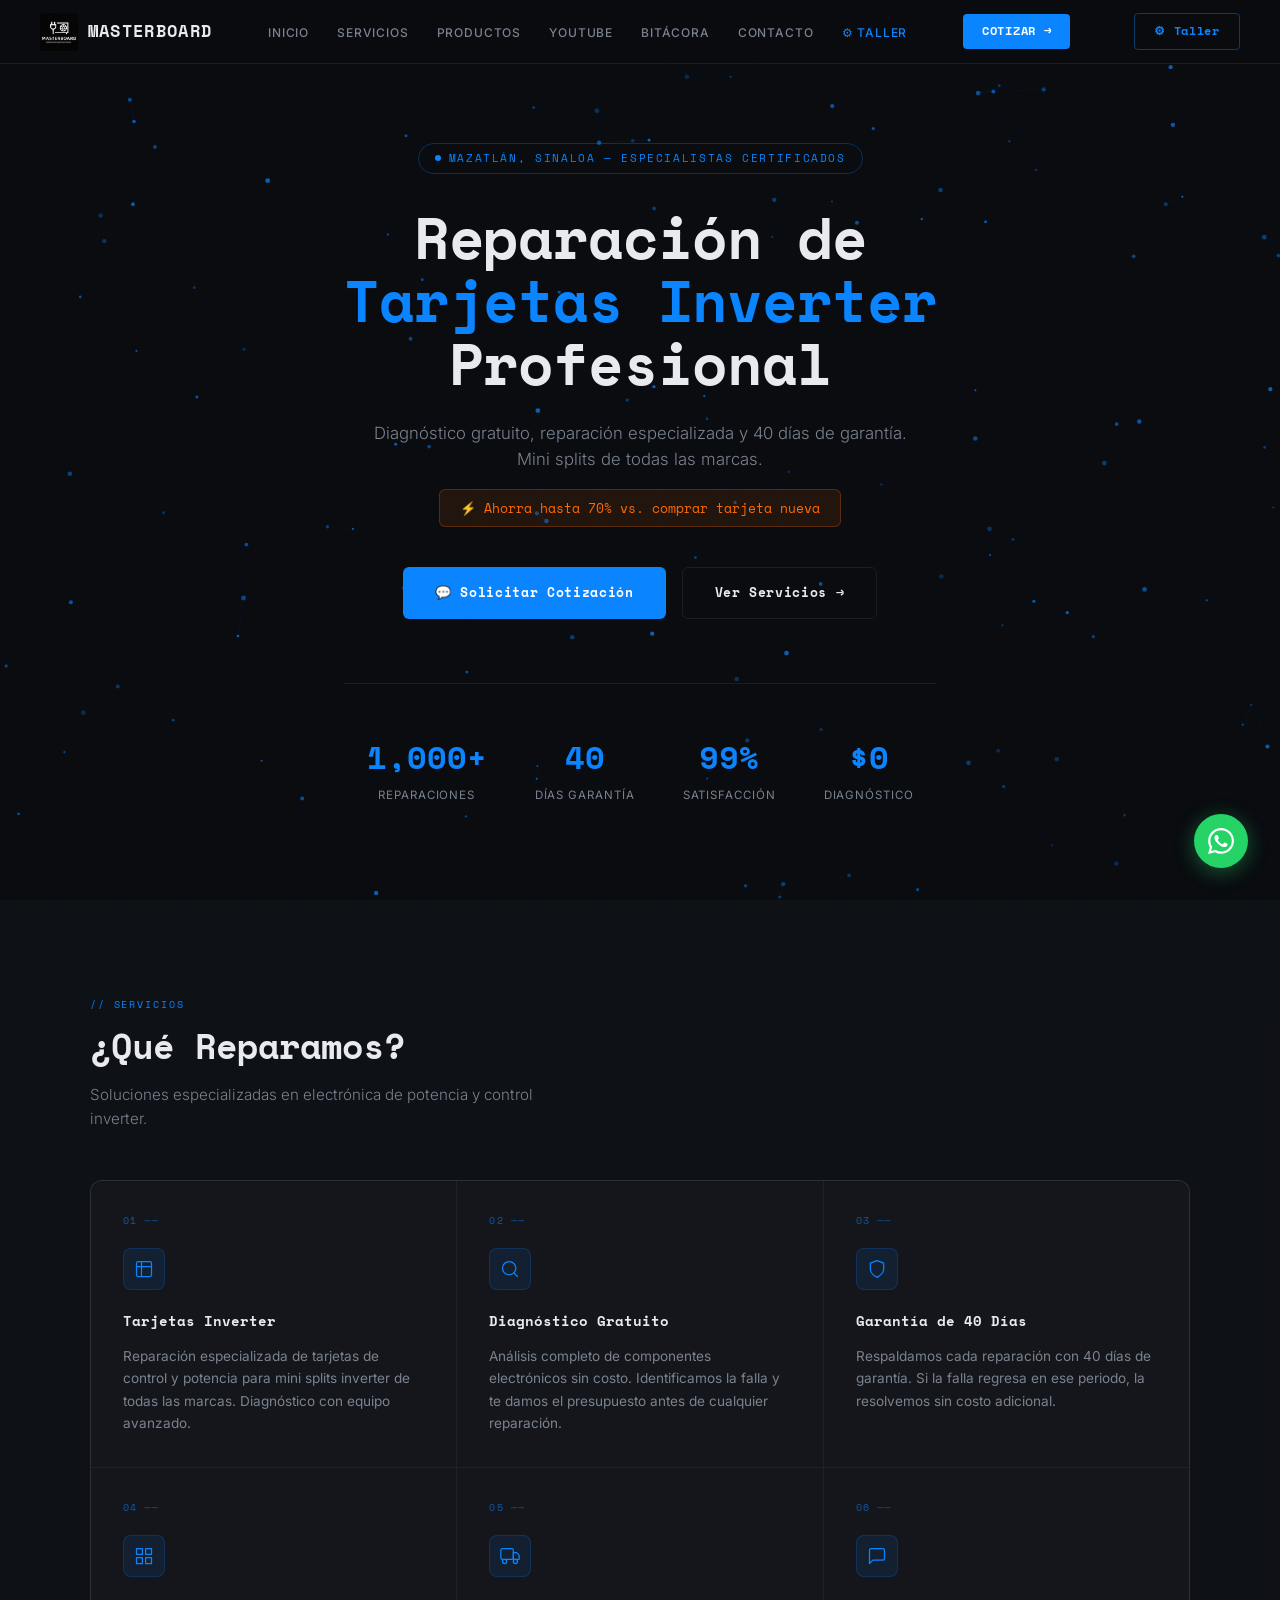
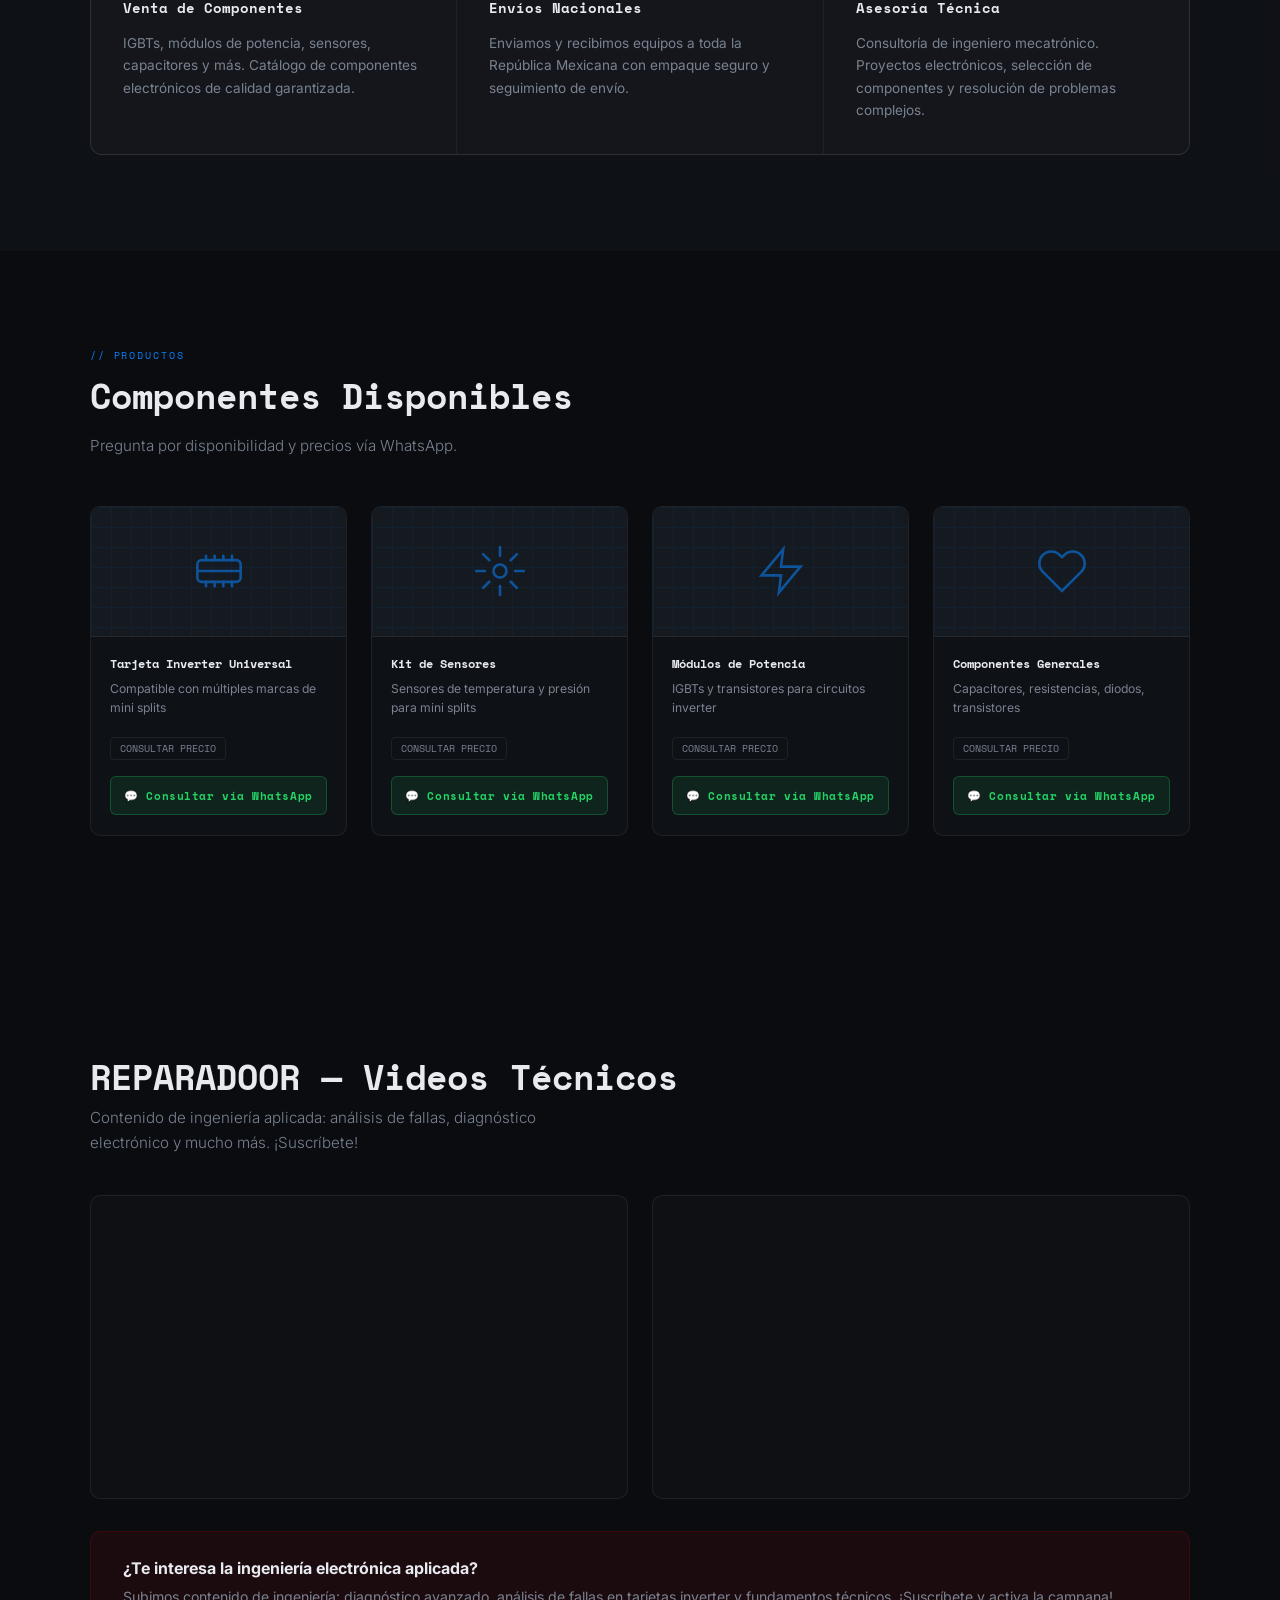
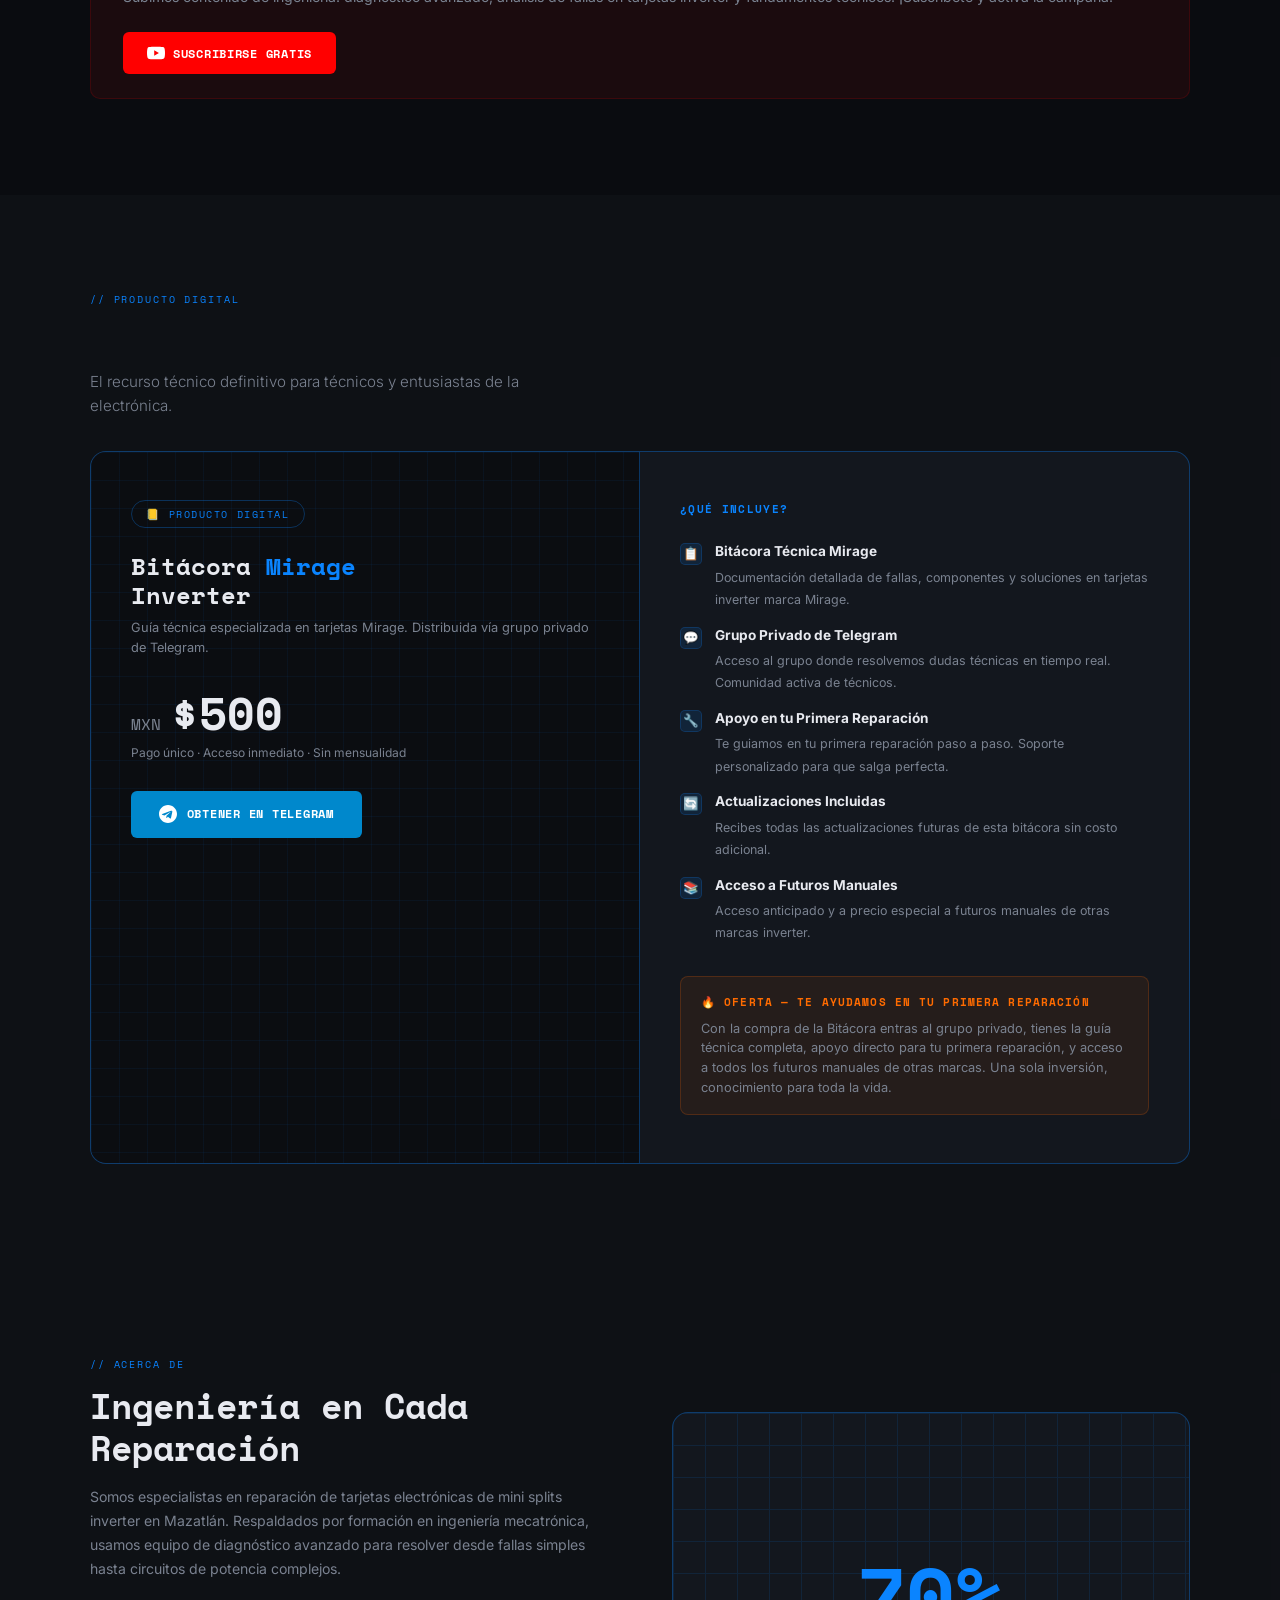
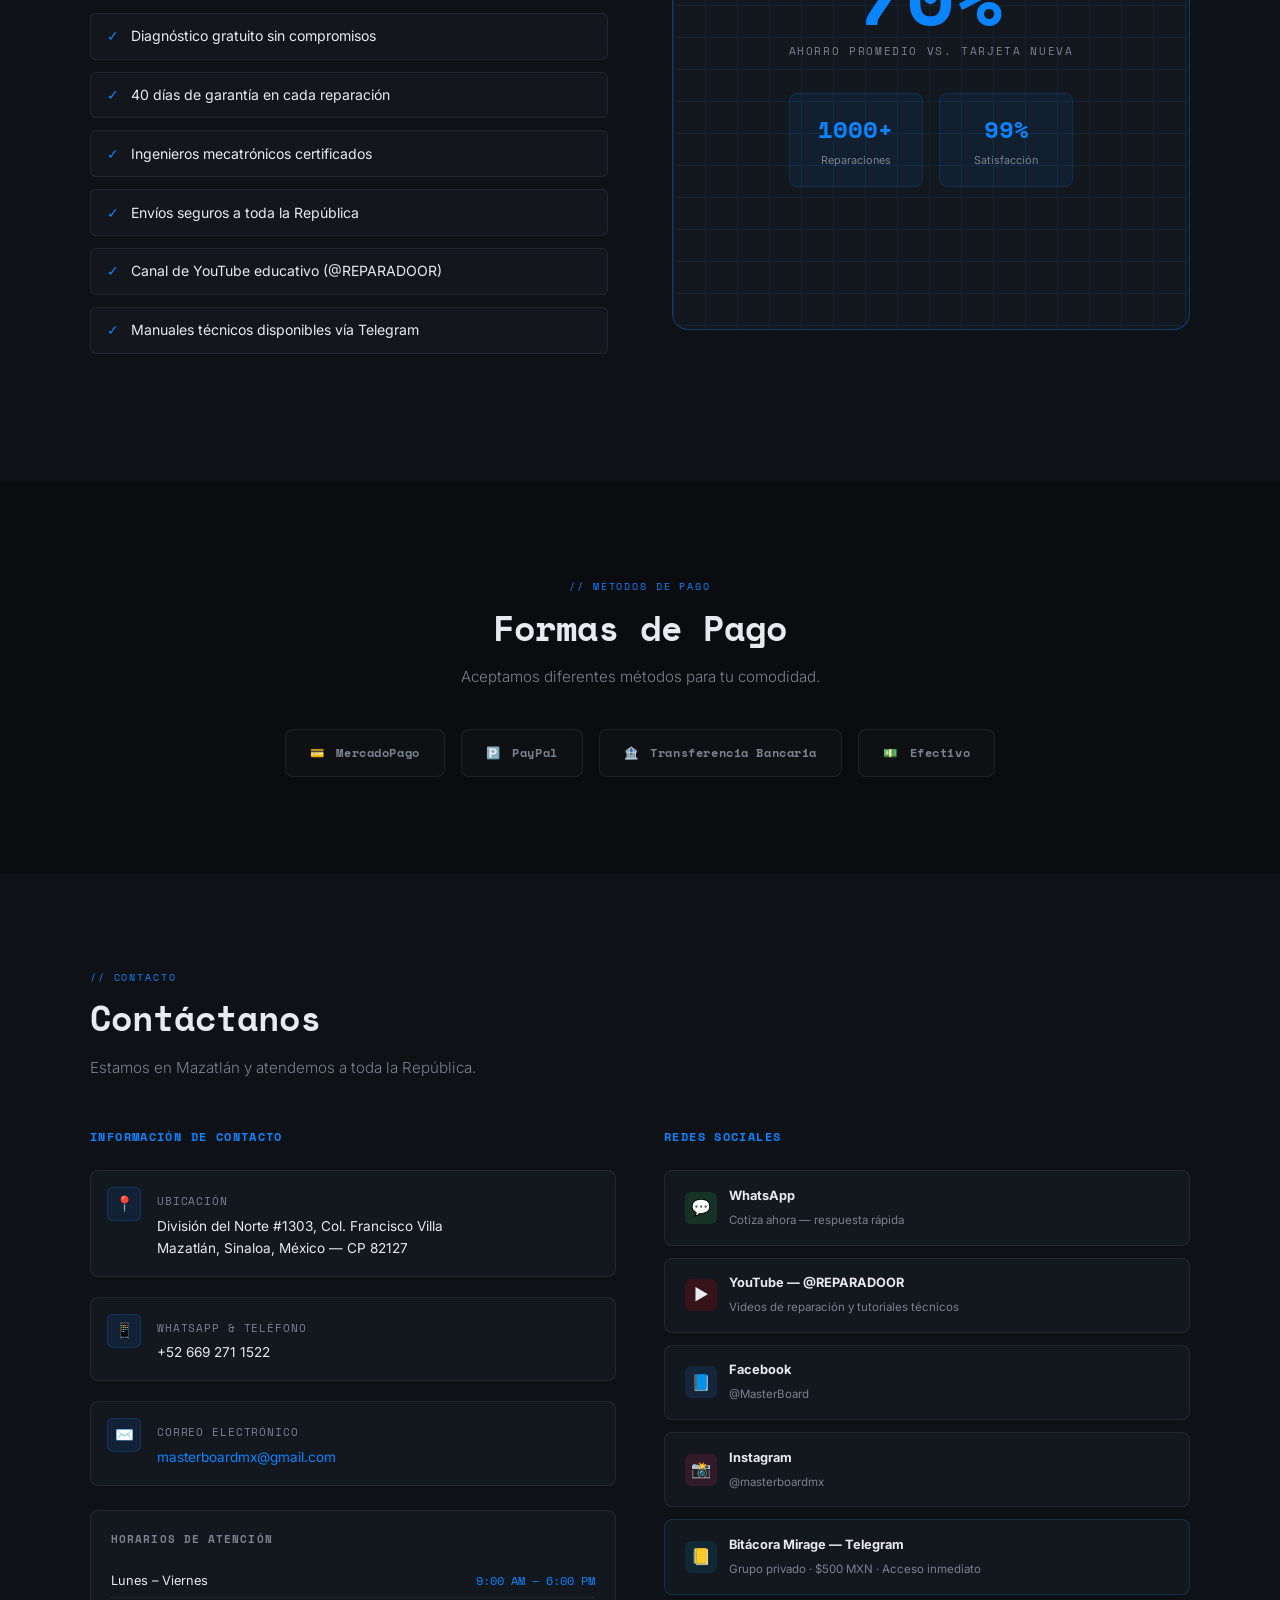
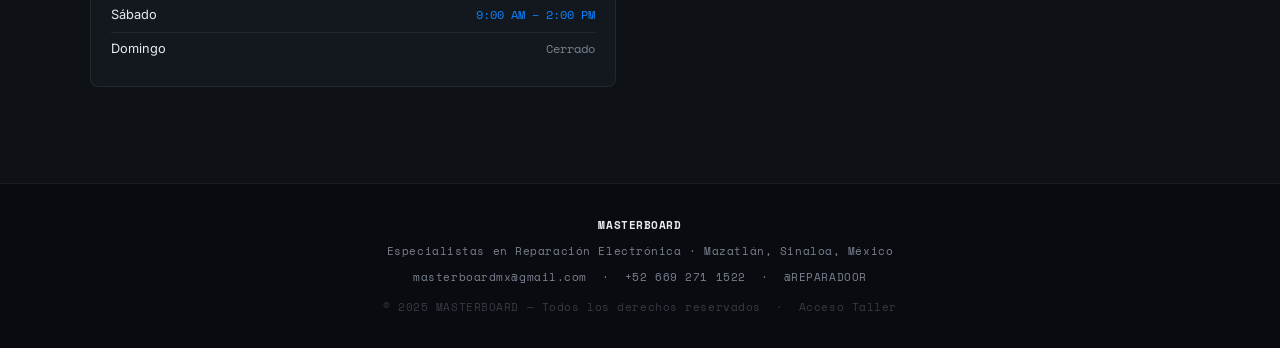
==== index.html @ 2228aed6 "index.html Added multiple favicon links for different formats and sizes." ====
<!DOCTYPE html>
<html lang="es">
<head>
  <meta charset="UTF-8">
  <meta name="viewport" content="width=device-width, initial-scale=1.0">
  <meta name="description" content="MASTERBOARD - Especialistas en reparación de tarjetas electrónicas de mini splits inverter en Mazatlán, Sinaloa. Diagnóstico gratuito, 40 días de garantía.">
  <meta name="keywords" content="reparación electrónica, mini splits inverter, tarjetas electrónicas, Mazatlán, Sinaloa, inverter, Mirage">
  <title>Reparación de Tarjetas Inverter en Mazatlán | MASTERBOARD</title>
  <link rel="icon" type="image/x-icon" href="/favicon.ico">
  <link rel="icon" type="image/png" sizes="512x512" href="/favicon.png">
  <link rel="apple-touch-icon" sizes="192x192" href="/favicon-192.png">
  <link rel="preconnect" href="https://fonts.googleapis.com">
  <link href="https://fonts.googleapis.com/css2?family=Space+Mono:wght@400;700&family=Inter:wght@300;400;500;600&display=swap" rel="stylesheet">
  <style>
    :root {
      --blue: #0A84FF;
      --blue-dim: #0066CC;
      --orange: #FF6B00;
      --bg: #0A0C10;
      --bg2: #111318;
      --bg3: #181C24;
      --border: rgba(255,255,255,0.07);
      --border-bright: rgba(10,132,255,0.35);
      --text: #E8EAF0;
      --text-dim: #7A8290;
      --mono: 'Space Mono', monospace;
      --sans: 'Inter', sans-serif;
    }
    *, *::before, *::after { margin: 0; padding: 0; box-sizing: border-box; }
    html { scroll-behavior: smooth; }
    body { font-family: var(--sans); background: var(--bg); color: var(--text); line-height: 1.6; overflow-x: hidden; }
    ::-webkit-scrollbar { width: 4px; }
    ::-webkit-scrollbar-track { background: var(--bg); }
    ::-webkit-scrollbar-thumb { background: var(--blue-dim); border-radius: 2px; }

    nav {
      position: fixed; top: 0; left: 0; right: 0; z-index: 100;
      display: flex; align-items: center; justify-content: space-between;
      padding: 0 2.5rem; height: 64px;
      background: rgba(10,12,16,0.9); backdrop-filter: blur(16px);
      border-bottom: 1px solid var(--border);
    }
    .nav-logo { display: flex; align-items: center; gap: 0.6rem; text-decoration: none; font-family: var(--mono); font-size: 1.05rem; font-weight: 700; color: var(--text); letter-spacing: 0.08em; }
    .nav-logo img { width: 38px; height: 38px; object-fit: contain; filter: invert(1); border-radius: 0; background: transparent; }
    .nav-links { display: flex; gap: 1.75rem; list-style: none; }
    .nav-links a { font-size: 0.75rem; font-weight: 500; color: var(--text-dim); text-decoration: none; letter-spacing: 0.07em; text-transform: uppercase; transition: color 0.2s; }
    .nav-links a:hover { color: var(--blue); }
    .nav-cta { font-family: var(--mono); font-size: 0.72rem; background: var(--blue); color: white; padding: 0.5rem 1.2rem; border-radius: 4px; text-decoration: none; font-weight: 700; letter-spacing: 0.06em; transition: background 0.2s, transform 0.15s; white-space: nowrap; }
    .nav-cta:hover { background: #2296FF; transform: translateY(-1px); }
    .hamburger { display: none; flex-direction: column; gap: 5px; cursor: pointer; padding: 4px; background: none; border: none; }
    .hamburger span { width: 22px; height: 2px; background: var(--text); border-radius: 1px; display: block; }

    /* ── SCROLL PROGRESS BAR ── */
    #scroll-bar { position: fixed; top: 0; left: 0; height: 2px; background: var(--blue); z-index: 9999; width: 0%; transition: width 0.05s linear; box-shadow: 0 0 8px rgba(10,132,255,0.8); }

    /* ── REVEAL ON SCROLL ── */
    .reveal { opacity: 0; transform: translateY(40px); transition: opacity 0.7s ease, transform 0.7s ease; }
    .reveal.visible { opacity: 1; transform: translateY(0); }
    .reveal-left { opacity: 0; transform: translateX(-50px); transition: opacity 0.7s ease, transform 0.7s ease; }
    .reveal-left.visible { opacity: 1; transform: translateX(0); }
    .reveal-right { opacity: 0; transform: translateX(50px); transition: opacity 0.7s ease, transform 0.7s ease; }
    .reveal-right.visible { opacity: 1; transform: translateX(0); }
    .reveal-scale { opacity: 0; transform: scale(0.88); transition: opacity 0.6s ease, transform 0.6s ease; }
    .reveal-scale.visible { opacity: 1; transform: scale(1); }

    /* stagger delays for grids */
    .stagger-1 { transition-delay: 0.05s !important; }
    .stagger-2 { transition-delay: 0.12s !important; }
    .stagger-3 { transition-delay: 0.19s !important; }
    .stagger-4 { transition-delay: 0.26s !important; }
    .stagger-5 { transition-delay: 0.33s !important; }
    .stagger-6 { transition-delay: 0.40s !important; }

    /* ── HERO PARALLAX ── */
    .hero { min-height: 100vh; display: flex; align-items: center; justify-content: center; position: relative; padding: 80px 2rem 2rem; }
    #hero-canvas { position: fixed; top: 0; left: 0; width: 100vw; height: 100vh; z-index: -1; display: block; pointer-events: none; }
    .hero-content { position: relative; z-index: 2; max-width: 900px; text-align: center; will-change: transform, opacity; }
    .hero-label { display: inline-flex; align-items: center; gap: 0.5rem; font-family: var(--mono); font-size: 0.68rem; color: var(--blue); letter-spacing: 0.15em; text-transform: uppercase; border: 1px solid rgba(10,132,255,0.3); border-radius: 100px; padding: 0.35rem 1rem; margin-bottom: 2rem; }
    .hero-label::before { content: ''; width: 6px; height: 6px; background: var(--blue); border-radius: 50%; animation: pulse 2s infinite; }
    @keyframes pulse { 0%,100%{opacity:1;transform:scale(1)} 50%{opacity:0.5;transform:scale(1.4)} }
    .hero h1 { font-family: var(--mono); font-size: clamp(2rem, 4.5vw, 3.8rem); font-weight: 700; line-height: 1.1; letter-spacing: -0.02em; margin-bottom: 1.5rem; }
    .hero h1 em { color: var(--blue); font-style: normal; }
    .hero-sub { font-size: 1.05rem; color: var(--text-dim); max-width: 560px; margin: 0 auto 1rem; font-weight: 300; }
    .hero-saving { display: inline-block; font-family: var(--mono); font-size: 0.82rem; color: var(--orange); background: rgba(255,107,0,0.1); border: 1px solid rgba(255,107,0,0.25); border-radius: 6px; padding: 0.45rem 1.25rem; margin-bottom: 2.5rem; }
    .hero-buttons { display: flex; gap: 1rem; justify-content: center; flex-wrap: wrap; }
    .btn-primary { display: inline-flex; align-items: center; gap: 0.6rem; font-family: var(--mono); font-size: 0.82rem; font-weight: 700; background: var(--blue); color: white; padding: 0.9rem 2rem; border-radius: 6px; text-decoration: none; letter-spacing: 0.05em; transition: all 0.2s; }
    .btn-primary:hover { background: #2296FF; transform: translateY(-2px); box-shadow: 0 8px 24px rgba(10,132,255,0.35); }
    .btn-secondary { display: inline-flex; align-items: center; gap: 0.6rem; font-family: var(--mono); font-size: 0.82rem; font-weight: 700; background: transparent; color: var(--text); padding: 0.9rem 2rem; border-radius: 6px; text-decoration: none; letter-spacing: 0.05em; border: 1px solid var(--border); transition: all 0.2s; }
    .btn-secondary:hover { border-color: rgba(255,255,255,0.25); transform: translateY(-2px); }
    .hero-stats { display: flex; gap: 3rem; justify-content: center; margin-top: 4rem; padding-top: 3rem; border-top: 1px solid var(--border); flex-wrap: wrap; }
    .hero-stat .num { font-family: var(--mono); font-size: 2rem; font-weight: 700; color: var(--blue); }
    .hero-stat .label { font-size: 0.72rem; color: var(--text-dim); text-transform: uppercase; letter-spacing: 0.08em; margin-top: 0.2rem; }

    /* fondos semi-transparentes para ver las partículas */
    body { font-family: var(--sans); background: var(--bg); color: var(--text); line-height: 1.6; overflow-x: hidden; }
    section { padding: 6rem 2rem; background: transparent; }
    .container { max-width: 1100px; margin: 0 auto; }
    .section-label { font-family: var(--mono); font-size: 0.65rem; color: var(--blue); letter-spacing: 0.18em; text-transform: uppercase; margin-bottom: 0.75rem; }
    .section-title { font-family: var(--mono); font-size: clamp(1.5rem, 2.8vw, 2.2rem); font-weight: 700; margin-bottom: 1rem; line-height: 1.2; }
    .section-sub { color: var(--text-dim); font-size: 0.95rem; max-width: 500px; font-weight: 300; margin-bottom: 3rem; }
    .section-label { font-family: var(--mono); font-size: 0.65rem; color: var(--blue); letter-spacing: 0.18em; text-transform: uppercase; margin-bottom: 0.75rem; }
    .section-title { font-family: var(--mono); font-size: clamp(1.5rem, 2.8vw, 2.2rem); font-weight: 700; margin-bottom: 1rem; line-height: 1.2; }
    .section-sub { color: var(--text-dim); font-size: 0.95rem; max-width: 500px; font-weight: 300; margin-bottom: 3rem; }

    #servicios { background: rgba(17,19,24,0.82) !important; }
    .services-grid { display: grid; grid-template-columns: repeat(auto-fit, minmax(300px, 1fr)); gap: 1px; background: var(--border); border: 1px solid var(--border); border-radius: 12px; overflow: hidden; }
    .service-card { background: rgba(17,19,24,0.75); padding: 2rem; transition: background 0.2s; position: relative; overflow: hidden; }
    .service-card::before { content: ''; position: absolute; top: 0; left: 0; right: 0; height: 2px; background: var(--blue); transform: scaleX(0); transform-origin: left; transition: transform 0.3s; }
    .service-card:hover { background: rgba(24,28,36,0.88); }
    .service-card:hover::before { transform: scaleX(1); }
    .service-num { font-family: var(--mono); font-size: 0.62rem; color: var(--blue); letter-spacing: 0.12em; margin-bottom: 1.25rem; opacity: 0.6; }
    .service-icon-box { width: 42px; height: 42px; background: rgba(10,132,255,0.1); border: 1px solid rgba(10,132,255,0.2); border-radius: 8px; display: flex; align-items: center; justify-content: center; margin-bottom: 1.25rem; }
    .service-icon-box svg { width: 20px; height: 20px; stroke: var(--blue); fill: none; stroke-width: 1.5; stroke-linecap: round; stroke-linejoin: round; }
    .service-card h3 { font-family: var(--mono); font-size: 0.88rem; font-weight: 700; margin-bottom: 0.75rem; }
    .service-card p { font-size: 0.85rem; color: var(--text-dim); line-height: 1.65; }

    .products-grid { display: grid; grid-template-columns: repeat(auto-fit, minmax(230px, 1fr)); gap: 1.5rem; }
    .product-card { background: rgba(17,19,24,0.75); border: 1px solid var(--border); border-radius: 10px; overflow: hidden; transition: border-color 0.2s, transform 0.2s; }
    .product-card:hover { border-color: rgba(10,132,255,0.4); transform: translateY(-4px); }
    .product-visual { height: 130px; background: rgba(24,28,36,0.8); display: flex; align-items: center; justify-content: center; border-bottom: 1px solid var(--border); position: relative; overflow: hidden; }
    .product-visual svg { width: 52px; height: 52px; opacity: 0.55; }
    .pvc { position: absolute; inset: 0; opacity: 0.07; background-image: linear-gradient(var(--blue) 1px, transparent 1px), linear-gradient(90deg, var(--blue) 1px, transparent 1px); background-size: 20px 20px; }
    .product-body { padding: 1.2rem; }
    .product-body h3 { font-family: var(--mono); font-size: 0.78rem; font-weight: 700; margin-bottom: 0.4rem; line-height: 1.3; }
    .product-body p { font-size: 0.76rem; color: var(--text-dim); margin-bottom: 1rem; }
    .product-badge { font-family: var(--mono); font-size: 0.62rem; color: var(--text-dim); border: 1px solid var(--border); border-radius: 4px; padding: 0.18rem 0.55rem; display: inline-block; margin-bottom: 1rem; }
    .btn-wa { display: flex; align-items: center; justify-content: center; gap: 0.5rem; background: rgba(37,211,102,0.1); border: 1px solid rgba(37,211,102,0.25); color: #25D366; font-family: var(--mono); font-size: 0.7rem; font-weight: 700; padding: 0.6rem; border-radius: 6px; text-decoration: none; letter-spacing: 0.05em; transition: background 0.2s; width: 100%; }
    .btn-wa:hover { background: rgba(37,211,102,0.18); }

    #nosotros { background: rgba(17,19,24,0.82) !important; }
    .about-grid { display: grid; grid-template-columns: 1fr 1fr; gap: 4rem; align-items: center; }
    .about-visual { position: relative; aspect-ratio: 1; background: rgba(24,28,36,0.7); border: 1px solid var(--border-bright); border-radius: 16px; overflow: hidden; display: flex; align-items: center; justify-content: center; }
    .about-circuit { position: absolute; inset: 0; opacity: 0.12; background-image: linear-gradient(var(--blue) 1px, transparent 1px), linear-gradient(90deg, var(--blue) 1px, transparent 1px); background-size: 32px 32px; }
    .about-visual-inner { position: relative; z-index: 2; text-align: center; padding: 2rem; }
    .about-visual-inner .big-num { font-family: var(--mono); font-size: 5rem; font-weight: 700; color: var(--blue); line-height: 1; }
    .about-visual-inner .big-label { font-family: var(--mono); font-size: 0.68rem; color: var(--text-dim); text-transform: uppercase; letter-spacing: 0.15em; margin-top: 0.5rem; }
    .about-features { list-style: none; display: flex; flex-direction: column; gap: 0.75rem; margin-bottom: 2rem; }
    .about-features li { display: flex; align-items: center; gap: 0.75rem; font-size: 0.88rem; padding: 0.7rem 1rem; background: rgba(24,28,36,0.6); border-radius: 6px; border: 1px solid var(--border); }
    .about-features li .check { color: var(--blue); font-family: var(--mono); }

    /* YOUTUBE */
    #youtube { background: transparent; }
    .yt-badge { display: inline-flex; align-items: center; gap: 0.5rem; background: rgba(255,0,0,0.12); border: 1px solid rgba(255,0,0,0.25); border-radius: 8px; padding: 0.6rem 1.25rem; font-family: var(--mono); font-size: 0.75rem; color: #FF4444; font-weight: 700; letter-spacing: 0.08em; text-decoration: none; transition: background 0.2s; white-space: nowrap; }
    .yt-badge:hover { background: rgba(255,0,0,0.2); }
    .yt-badge svg { width: 20px; height: 20px; fill: #FF4444; flex-shrink: 0; }
    .yt-grid { display: grid; grid-template-columns: repeat(auto-fit, minmax(300px, 1fr)); gap: 1.5rem; margin-bottom: 2rem; }
    .yt-card { background: rgba(17,19,24,0.7); border: 1px solid var(--border); border-radius: 10px; overflow: hidden; transition: border-color 0.2s, transform 0.2s; }
    .yt-card:hover { border-color: rgba(255,0,0,0.3); transform: translateY(-3px); }
    .yt-embed { width: 100%; aspect-ratio: 16/9; display: block; border: none; }
    .yt-banner { background: rgba(255,0,0,0.07); border: 1px solid rgba(255,0,0,0.15); border-radius: 10px; padding: 1.5rem 2rem; display: flex; align-items: center; justify-content: space-between; gap: 1.5rem; flex-wrap: wrap; }
    .yt-banner strong { color: var(--text); display: block; font-size: 1rem; margin-bottom: 0.3rem; }
    .yt-banner p { font-size: 0.88rem; color: var(--text-dim); }
    .btn-yt { display: inline-flex; align-items: center; gap: 0.5rem; background: #FF0000; color: white; font-family: var(--mono); font-size: 0.75rem; font-weight: 700; padding: 0.7rem 1.5rem; border-radius: 6px; text-decoration: none; letter-spacing: 0.06em; transition: background 0.2s, transform 0.15s; white-space: nowrap; }
    .btn-yt:hover { background: #CC0000; transform: translateY(-1px); }
    .btn-yt svg { width: 18px; height: 18px; fill: white; }

    /* BITÁCORA */
    #bitacora { background: rgba(17,19,24,0.82) !important; }
    .bitacora-card { background: rgba(24,28,36,0.7); border: 1px solid var(--border-bright); border-radius: 16px; overflow: hidden; display: grid; grid-template-columns: 1fr 1fr; }
    .bitacora-left { background: rgba(10,12,16,0.85); padding: 3rem 2.5rem; position: relative; overflow: hidden; border-right: 1px solid var(--border-bright); }
    .bitacora-left::before { content: ''; position: absolute; inset: 0; background-image: linear-gradient(rgba(10,132,255,0.06) 1px, transparent 1px), linear-gradient(90deg, rgba(10,132,255,0.06) 1px, transparent 1px); background-size: 28px 28px; }
    .bitacora-left-inner { position: relative; z-index: 2; }
    .bit-badge { display: inline-flex; align-items: center; gap: 0.5rem; font-family: var(--mono); font-size: 0.65rem; color: var(--blue); letter-spacing: 0.15em; text-transform: uppercase; border: 1px solid rgba(10,132,255,0.3); border-radius: 100px; padding: 0.3rem 0.9rem; margin-bottom: 1.5rem; }
    .bit-title { font-family: var(--mono); font-size: 1.5rem; font-weight: 700; line-height: 1.2; margin-bottom: 0.5rem; }
    .bit-title span { color: var(--blue); }
    .bit-sub { font-size: 0.8rem; color: var(--text-dim); margin-bottom: 2rem; }
    .bit-price-row { display: flex; align-items: baseline; gap: 0.6rem; margin-bottom: 0.4rem; }
    .bit-currency { font-family: var(--mono); font-size: 1rem; color: var(--text-dim); }
    .bit-price { font-family: var(--mono); font-size: 2.8rem; font-weight: 700; line-height: 1; }
    .bit-price-note { font-size: 0.75rem; color: var(--text-dim); margin-bottom: 1.75rem; }
    .btn-tg { display: inline-flex; align-items: center; gap: 0.6rem; background: #0088CC; color: white; font-family: var(--mono); font-size: 0.78rem; font-weight: 700; padding: 0.85rem 1.75rem; border-radius: 6px; text-decoration: none; letter-spacing: 0.06em; transition: all 0.2s; }
    .btn-tg:hover { background: #0099DD; transform: translateY(-2px); box-shadow: 0 6px 20px rgba(0,136,204,0.35); }
    .btn-tg svg { width: 18px; height: 18px; fill: white; }
    .bitacora-right { padding: 3rem 2.5rem; }
    .bitacora-right h3 { font-family: var(--mono); font-size: 0.7rem; color: var(--blue); text-transform: uppercase; letter-spacing: 0.12em; margin-bottom: 1.5rem; }
    .bit-features { list-style: none; display: flex; flex-direction: column; gap: 0.9rem; margin-bottom: 2rem; }
    .bit-features li { display: flex; gap: 0.8rem; align-items: flex-start; font-size: 0.875rem; }
    .bit-icon { width: 22px; height: 22px; background: rgba(10,132,255,0.12); border: 1px solid rgba(10,132,255,0.2); border-radius: 5px; display: flex; align-items: center; justify-content: center; font-size: 0.78rem; flex-shrink: 0; margin-top: 2px; }
    .bit-features li strong { display: block; font-size: 0.85rem; margin-bottom: 0.15rem; }
    .bit-features li span { font-size: 0.78rem; color: var(--text-dim); }
    .bit-offer { background: rgba(255,107,0,0.08); border: 1px solid rgba(255,107,0,0.2); border-radius: 8px; padding: 1rem 1.25rem; }
    .bit-offer h4 { font-family: var(--mono); font-size: 0.7rem; color: var(--orange); text-transform: uppercase; letter-spacing: 0.1em; margin-bottom: 0.5rem; }
    .bit-offer p { font-size: 0.8rem; color: var(--text-dim); line-height: 1.55; }

    .payment-strip { display: flex; gap: 1rem; flex-wrap: wrap; justify-content: center; }
    .payment-card { display: flex; align-items: center; gap: 0.75rem; background: rgba(17,19,24,0.7); border: 1px solid var(--border); border-radius: 8px; padding: 0.85rem 1.5rem; font-family: var(--mono); font-size: 0.72rem; font-weight: 700; color: var(--text-dim); letter-spacing: 0.05em; transition: all 0.2s; }
    .payment-card:hover { border-color: rgba(10,132,255,0.3); color: var(--text); }

    #contacto { background: rgba(17,19,24,0.82) !important; }
    .contact-grid { display: grid; grid-template-columns: 1fr 1fr; gap: 3rem; }
    .contact-info-block h3 { font-family: var(--mono); font-size: 0.72rem; color: var(--blue); text-transform: uppercase; letter-spacing: 0.12em; margin-bottom: 1.5rem; }
    .contact-item { display: flex; gap: 1rem; margin-bottom: 1.25rem; padding: 1rem; background: rgba(24,28,36,0.65); border: 1px solid var(--border); border-radius: 8px; }
    .ci-icon { width: 34px; height: 34px; background: rgba(10,132,255,0.1); border: 1px solid rgba(10,132,255,0.2); border-radius: 6px; display: flex; align-items: center; justify-content: center; flex-shrink: 0; font-size: 0.95rem; }
    .ci-text label { font-size: 0.68rem; color: var(--text-dim); text-transform: uppercase; letter-spacing: 0.08em; font-family: var(--mono); }
    .ci-text p, .ci-text a { font-size: 0.85rem; color: var(--text); margin-top: 0.2rem; display: block; text-decoration: none; }
    .ci-text a:hover { color: var(--blue); }
    .schedule { margin-top: 1.5rem; padding: 1.25rem; background: rgba(24,28,36,0.65); border: 1px solid var(--border); border-radius: 8px; }
    .schedule h4 { font-family: var(--mono); font-size: 0.68rem; color: var(--text-dim); text-transform: uppercase; letter-spacing: 0.1em; margin-bottom: 1rem; }
    .srow { display: flex; justify-content: space-between; font-size: 0.8rem; padding: 0.4rem 0; border-bottom: 1px solid var(--border); }
    .srow:last-child { border-bottom: none; }
    .srow span:last-child { color: var(--blue); font-family: var(--mono); font-size: 0.76rem; }
    .social-list { display: flex; flex-direction: column; gap: 0.75rem; }
    .social-btn { display: flex; align-items: center; gap: 0.75rem; padding: 0.9rem 1.25rem; border-radius: 8px; border: 1px solid var(--border); text-decoration: none; font-size: 0.875rem; color: var(--text); transition: all 0.2s; background: rgba(24,28,36,0.65); }
    .social-btn:hover { border-color: rgba(255,255,255,0.2); transform: translateX(4px); }
    .sb-icon { width: 32px; height: 32px; border-radius: 6px; display: flex; align-items: center; justify-content: center; font-size: 1rem; flex-shrink: 0; }
    .social-btn strong { display: block; font-size: 0.8rem; margin-bottom: 0.1rem; }
    .social-btn span { font-size: 0.72rem; color: var(--text-dim); }

    .wa-float { position: fixed; bottom: 2rem; right: 2rem; z-index: 200; width: 54px; height: 54px; border-radius: 50%; background: #25D366; display: flex; align-items: center; justify-content: center; text-decoration: none; box-shadow: 0 4px 20px rgba(37,211,102,0.4); transition: transform 0.2s, box-shadow 0.2s; }
    .wa-float:hover { transform: scale(1.1); }
    .wa-float svg { width: 26px; height: 26px; fill: white; }

    footer { background: rgba(10,12,16,0.88) !important; border-top: 1px solid var(--border); padding: 2rem; text-align: center; font-family: var(--mono); font-size: 0.7rem; color: var(--text-dim); letter-spacing: 0.05em; }
    footer a { color: var(--text-dim); text-decoration: none; }
    footer a:hover { color: var(--blue); }

    @media (max-width: 768px) {
      nav { padding: 0 1.25rem; }
      .nav-links, .nav-cta { display: none; }
      .hamburger { display: flex; }
      .nav-links.open { display: flex; flex-direction: column; position: absolute; top: 64px; left: 0; right: 0; background: rgba(10,12,16,0.98); padding: 1.5rem; border-bottom: 1px solid var(--border); gap: 1.25rem; backdrop-filter: blur(16px); }
      .about-grid, .contact-grid, .bitacora-card { grid-template-columns: 1fr; }
      .bitacora-left { border-right: none; border-bottom: 1px solid var(--border-bright); }
      .about-visual { max-width: 280px; margin: 0 auto; }
      .hero h1 { font-size: 1.85rem; }
      section { padding: 4rem 1.25rem; }
      .hero-stats { gap: 1.5rem; }
      .yt-banner { flex-direction: column; align-items: flex-start; }
    }
  </style>
</head>
<body>

<div id="scroll-bar"></div>

<a href="https://wa.me/526692711522" class="wa-float" target="_blank" aria-label="WhatsApp">
  <svg viewBox="0 0 24 24"><path d="M17.472 14.382c-.297-.149-1.758-.867-2.03-.967-.273-.099-.471-.148-.67.15-.197.297-.767.966-.94 1.164-.173.199-.347.223-.644.075-.297-.15-1.255-.463-2.39-1.475-.883-.788-1.48-1.761-1.653-2.059-.173-.297-.018-.458.13-.606.134-.133.298-.347.446-.52.149-.174.198-.298.298-.497.099-.198.05-.371-.025-.52-.075-.149-.669-1.612-.916-2.207-.242-.579-.487-.5-.669-.51-.173-.008-.371-.01-.57-.01-.198 0-.52.074-.792.372-.272.297-1.04 1.016-1.04 2.479 0 1.462 1.065 2.875 1.213 3.074.149.198 2.096 3.2 5.077 4.487.709.306 1.262.489 1.694.625.712.227 1.36.195 1.871.118.571-.085 1.758-.719 2.006-1.413.248-.694.248-1.289.173-1.413-.074-.124-.272-.198-.57-.347m-5.421 7.403h-.004a9.87 9.87 0 01-5.031-1.378l-.361-.214-3.741.982.998-3.648-.235-.374a9.86 9.86 0 01-1.51-5.26c.001-5.45 4.436-9.884 9.888-9.884 2.64 0 5.122 1.03 6.988 2.898a9.825 9.825 0 012.893 6.994c-.003 5.45-4.437 9.884-9.885 9.884m8.413-18.297A11.815 11.815 0 0012.05 0C5.495 0 .16 5.335.157 11.892c0 2.096.547 4.142 1.588 5.945L.057 24l6.305-1.654a11.882 11.882 0 005.683 1.448h.005c6.554 0 11.89-5.335 11.893-11.893a11.821 11.821 0 00-3.48-8.413Z"/></svg>
</a>

<nav>
  <a href="#inicio" class="nav-logo">
    <img src="logo.png" alt="MASTERBOARD">
    MASTERBOARD
  </a>
  <ul class="nav-links" id="navLinks">
    <li><a href="#inicio">Inicio</a></li>
    <li><a href="#servicios">Servicios</a></li>
    <li><a href="#productos">Productos</a></li>
    <li><a href="#youtube">YouTube</a></li>
    <li><a href="#bitacora">Bitácora</a></li>
    <li><a href="#contacto">Contacto</a></li>
    <li><a href="/taller.html" style="color:var(--blue);">⚙ Taller</a></li>
  </ul>
  <a href="https://wa.me/526692711522" class="nav-cta" target="_blank">COTIZAR →</a>
  <a href="/taller.html" class="nav-cta" style="background:transparent;border:1px solid rgba(10,132,255,0.4);color:var(--blue);margin-left:0.5rem;" title="Acceso interno">⚙ Taller</a>
  <button class="hamburger" id="hamburger" onclick="toggleMenu()"><span></span><span></span><span></span></button>
</nav>

<section id="inicio" class="hero">
  <canvas id="hero-canvas"></canvas>
  <div class="hero-content">
    <div class="hero-label">Mazatlán, Sinaloa — Especialistas Certificados</div>
    <h1>Reparación de<br><em>Tarjetas Inverter</em><br>Profesional</h1>
    <p class="hero-sub">Diagnóstico gratuito, reparación especializada y 40 días de garantía. Mini splits de todas las marcas.</p>
    <div class="hero-saving">⚡ Ahorra hasta 70% vs. comprar tarjeta nueva</div>
    <div class="hero-buttons">
      <a href="https://wa.me/526692711522?text=Hola,%20me%20gustaría%20cotizar%20una%20reparación" class="btn-primary" target="_blank">💬 Solicitar Cotización</a>
      <a href="#servicios" class="btn-secondary">Ver Servicios →</a>
    </div>
    <div class="hero-stats">
      <div class="hero-stat"><div class="num counter" data-target="1000" data-suffix="+">0</div><div class="label">Reparaciones</div></div>
      <div class="hero-stat"><div class="num counter" data-target="40">0</div><div class="label">Días Garantía</div></div>
      <div class="hero-stat"><div class="num counter" data-target="99" data-suffix="%">0</div><div class="label">Satisfacción</div></div>
      <div class="hero-stat"><div class="num counter" data-prefix="$" data-target="0">0</div><div class="label">Diagnóstico</div></div>
    </div>
  </div>
</section>

<section id="servicios">
  <div class="container">
    <div class="section-label reveal">// SERVICIOS</div>
    <h2 class="section-title reveal">¿Qué Reparamos?</h2>
    <p class="section-sub reveal">Soluciones especializadas en electrónica de potencia y control inverter.</p>
    <div class="services-grid">
      <div class="service-card reveal stagger-1">
        <div class="service-num">01 ──</div>
        <div class="service-icon-box"><svg viewBox="0 0 24 24"><path d="M9 3H5a2 2 0 00-2 2v4m6-6h10a2 2 0 012 2v4M9 3v18m0 0h10a2 2 0 002-2V9M9 21H5a2 2 0 01-2-2V9m0 0h18"/></svg></div>
        <h3>Tarjetas Inverter</h3>
        <p>Reparación especializada de tarjetas de control y potencia para mini splits inverter de todas las marcas. Diagnóstico con equipo avanzado.</p>
      </div>
      <div class="service-card reveal stagger-2">
        <div class="service-num">02 ──</div>
        <div class="service-icon-box"><svg viewBox="0 0 24 24"><circle cx="11" cy="11" r="8"/><path d="M21 21l-4.35-4.35"/></svg></div>
        <h3>Diagnóstico Gratuito</h3>
        <p>Análisis completo de componentes electrónicos sin costo. Identificamos la falla y te damos el presupuesto antes de cualquier reparación.</p>
      </div>
      <div class="service-card reveal stagger-3">
        <div class="service-num">03 ──</div>
        <div class="service-icon-box"><svg viewBox="0 0 24 24"><path d="M12 22s8-4 8-10V5l-8-3-8 3v7c0 6 8 10 8 10z"/></svg></div>
        <h3>Garantía de 40 Días</h3>
        <p>Respaldamos cada reparación con 40 días de garantía. Si la falla regresa en ese periodo, la resolvemos sin costo adicional.</p>
      </div>
      <div class="service-card reveal stagger-4">
        <div class="service-num">04 ──</div>
        <div class="service-icon-box"><svg viewBox="0 0 24 24"><rect x="3" y="3" width="7" height="7"/><rect x="14" y="3" width="7" height="7"/><rect x="14" y="14" width="7" height="7"/><rect x="3" y="14" width="7" height="7"/></svg></div>
        <h3>Venta de Componentes</h3>
        <p>IGBTs, módulos de potencia, sensores, capacitores y más. Catálogo de componentes electrónicos de calidad garantizada.</p>
      </div>
      <div class="service-card reveal stagger-5">
        <div class="service-num">05 ──</div>
        <div class="service-icon-box"><svg viewBox="0 0 24 24"><rect x="1" y="3" width="15" height="13" rx="2"/><path d="M16 8h4l3 3v5h-7V8z"/><circle cx="5.5" cy="18.5" r="2.5"/><circle cx="18.5" cy="18.5" r="2.5"/></svg></div>
        <h3>Envíos Nacionales</h3>
        <p>Enviamos y recibimos equipos a toda la República Mexicana con empaque seguro y seguimiento de envío.</p>
      </div>
      <div class="service-card reveal stagger-6">
        <div class="service-num">06 ──</div>
        <div class="service-icon-box"><svg viewBox="0 0 24 24"><path d="M21 15a2 2 0 01-2 2H7l-4 4V5a2 2 0 012-2h14a2 2 0 012 2z"/></svg></div>
        <h3>Asesoría Técnica</h3>
        <p>Consultoría de ingeniero mecatrónico. Proyectos electrónicos, selección de componentes y resolución de problemas complejos.</p>
      </div>
    </div>
  </div>
</section>

<section id="productos">
  <div class="container">
    <div class="section-label reveal">// PRODUCTOS</div>
    <h2 class="section-title reveal">Componentes Disponibles</h2>
    <p class="section-sub reveal">Pregunta por disponibilidad y precios vía WhatsApp.</p>
    <div class="products-grid">
      <div class="product-card reveal stagger-1">
        <div class="product-visual"><div class="pvc"></div><svg viewBox="0 0 24 24" fill="none" stroke="var(--blue)" stroke-width="1.2" stroke-linecap="round"><rect x="2" y="7" width="20" height="10" rx="2"/><path d="M6 7V5M10 7V5M14 7V5M18 7V5M6 17v2M10 17v2M14 17v2M18 17v2M2 12h20"/></svg></div>
        <div class="product-body"><h3>Tarjeta Inverter Universal</h3><p>Compatible con múltiples marcas de mini splits</p><div class="product-badge">CONSULTAR PRECIO</div><a href="https://wa.me/526692711522?text=Hola,%20me%20interesa%20la%20Tarjeta%20Inverter%20Universal" class="btn-wa" target="_blank">💬 Consultar vía WhatsApp</a></div>
      </div>
      <div class="product-card reveal stagger-2">
        <div class="product-visual"><div class="pvc"></div><svg viewBox="0 0 24 24" fill="none" stroke="var(--blue)" stroke-width="1.2" stroke-linecap="round"><circle cx="12" cy="12" r="3"/><path d="M12 1v4M12 19v4M4.22 4.22l2.83 2.83M16.95 16.95l2.83 2.83M1 12h4M19 12h4M4.22 19.78l2.83-2.83M16.95 7.05l2.83-2.83"/></svg></div>
        <div class="product-body"><h3>Kit de Sensores</h3><p>Sensores de temperatura y presión para mini splits</p><div class="product-badge">CONSULTAR PRECIO</div><a href="https://wa.me/526692711522?text=Hola,%20me%20interesa%20el%20Kit%20de%20Sensores" class="btn-wa" target="_blank">💬 Consultar vía WhatsApp</a></div>
      </div>
      <div class="product-card reveal stagger-3">
        <div class="product-visual"><div class="pvc"></div><svg viewBox="0 0 24 24" fill="none" stroke="var(--blue)" stroke-width="1.2" stroke-linecap="round"><polygon points="13 2 3 14 12 14 11 22 21 10 12 10 13 2"/></svg></div>
        <div class="product-body"><h3>Módulos de Potencia</h3><p>IGBTs y transistores para circuitos inverter</p><div class="product-badge">CONSULTAR PRECIO</div><a href="https://wa.me/526692711522?text=Hola,%20me%20interesan%20los%20Módulos%20de%20Potencia" class="btn-wa" target="_blank">💬 Consultar vía WhatsApp</a></div>
      </div>
      <div class="product-card reveal stagger-4">
        <div class="product-visual"><div class="pvc"></div><svg viewBox="0 0 24 24" fill="none" stroke="var(--blue)" stroke-width="1.2" stroke-linecap="round"><path d="M20.84 4.61a5.5 5.5 0 00-7.78 0L12 5.67l-1.06-1.06a5.5 5.5 0 00-7.78 7.78l1.06 1.06L12 21.23l7.78-7.78 1.06-1.06a5.5 5.5 0 000-7.78z"/></svg></div>
        <div class="product-body"><h3>Componentes Generales</h3><p>Capacitores, resistencias, diodos, transistores</p><div class="product-badge">CONSULTAR PRECIO</div><a href="https://wa.me/526692711522?text=Hola,%20me%20interesan%20componentes%20electrónicos" class="btn-wa" target="_blank">💬 Consultar vía WhatsApp</a></div>
      </div>
    </div>
  </div>
</section>

<!-- ═══════════════════════════════════════════════════════════
     YOUTUBE
     INSTRUCCIÓN: Reemplaza los VIDEO_ID con los IDs de tus
     videos de YouTube. El ID está en la URL así:
     youtube.com/watch?v=AQUI_ESTA_EL_ID
     ═══════════════════════════════════════════════════════════ -->
<section id="youtube">
  <div class="container">
    <div class="section-label reveal">// CANAL DE YOUTUBE</div>
    <div style="display:flex; align-items:flex-start; justify-content:space-between; flex-wrap:wrap; gap:1rem; margin-bottom:2.5rem;">
      <div class="reveal">
        <h2 class="section-title" style="margin-bottom:0.5rem;">REPARADOOR — Videos Técnicos</h2>
        <p class="section-sub" style="margin-bottom:0;">Contenido de ingeniería aplicada: análisis de fallas, diagnóstico electrónico y mucho más. ¡Suscríbete!</p>
      </div>
      <a href="https://www.youtube.com/@REPARADOOR" target="_blank" class="yt-badge reveal">
        <svg viewBox="0 0 24 24"><path d="M23.495 6.205a3.007 3.007 0 00-2.088-2.088c-1.87-.501-9.396-.501-9.396-.501s-7.507-.01-9.396.501A3.007 3.007 0 00.527 6.205a31.247 31.247 0 00-.522 5.805 31.247 31.247 0 00.522 5.783 3.007 3.007 0 002.088 2.088c1.868.502 9.396.502 9.396.502s7.506 0 9.396-.502a3.007 3.007 0 002.088-2.088 31.247 31.247 0 00.5-5.783 31.247 31.247 0 00-.5-5.805zM9.609 15.601V8.408l6.264 3.602z"/></svg>
        VER CANAL
      </a>
    </div>
    <div class="yt-grid" style="grid-template-columns: repeat(auto-fit, minmax(300px, 1fr));">
      <div class="yt-card reveal stagger-1">
        <iframe class="yt-embed" src="https://www.youtube.com/embed/aMZ9UoIAum4" title="REPARADOOR — Video 1" frameborder="0" allow="accelerometer; autoplay; clipboard-write; encrypted-media; gyroscope; picture-in-picture" allowfullscreen></iframe>
      </div>
      <div class="yt-card reveal stagger-2">
        <iframe class="yt-embed" src="https://www.youtube.com/embed/gM_6UCpwL9k" title="REPARADOOR — Video 2" frameborder="0" allow="accelerometer; autoplay; clipboard-write; encrypted-media; gyroscope; picture-in-picture" allowfullscreen></iframe>
      </div>
    </div>
    <div class="yt-banner reveal">
      <div>
        <strong>¿Te interesa la ingeniería electrónica aplicada?</strong>
        <p>Subimos contenido de ingeniería: diagnóstico avanzado, análisis de fallas en tarjetas inverter y fundamentos técnicos. ¡Suscríbete y activa la campana!</p>
      </div>
      <a href="https://www.youtube.com/@REPARADOOR?sub_confirmation=1" target="_blank" class="btn-yt">
        <svg viewBox="0 0 24 24"><path d="M23.495 6.205a3.007 3.007 0 00-2.088-2.088c-1.87-.501-9.396-.501-9.396-.501s-7.507-.01-9.396.501A3.007 3.007 0 00.527 6.205a31.247 31.247 0 00-.522 5.805 31.247 31.247 0 00.522 5.783 3.007 3.007 0 002.088 2.088c1.868.502 9.396.502 9.396.502s7.506 0 9.396-.502a3.007 3.007 0 002.088-2.088 31.247 31.247 0 00.5-5.783 31.247 31.247 0 00-.5-5.805zM9.609 15.601V8.408l6.264 3.602z"/></svg>
        SUSCRIBIRSE GRATIS
      </a>
    </div>
  </div>
</section>

<section id="bitacora">
  <div class="container">
    <div class="section-label reveal">// PRODUCTO DIGITAL</div>
    <h2 class="section-title reveal" style="margin-bottom:0.5rem;">Bitácora de Tarjetas Inverter</h2>
    <p class="section-sub reveal" style="margin-bottom:2rem;">El recurso técnico definitivo para técnicos y entusiastas de la electrónica.</p>
    <div class="bitacora-card reveal-scale">
      <div class="bitacora-left">
        <div class="bitacora-left-inner">
          <div class="bit-badge">📒 PRODUCTO DIGITAL</div>
          <div class="bit-title">Bitácora <span>Mirage</span><br>Inverter</div>
          <div class="bit-sub">Guía técnica especializada en tarjetas Mirage. Distribuida vía grupo privado de Telegram.</div>
          <div class="bit-price-row"><span class="bit-currency">MXN</span><span class="bit-price">$500</span></div>
          <div class="bit-price-note">Pago único · Acceso inmediato · Sin mensualidad</div>
          <a href="https://wa.me/526692711522?text=Hola,%20me%20interesa%20la%20Bitácora%20Mirage%20Inverter" class="btn-tg" target="_blank">
            <svg viewBox="0 0 24 24"><path d="M12 0C5.373 0 0 5.373 0 12s5.373 12 12 12 12-5.373 12-12S18.627 0 12 0zm5.894 8.221l-1.97 9.28c-.145.658-.537.818-1.084.508l-3-2.21-1.447 1.394c-.16.16-.295.295-.605.295l.213-3.053 5.56-5.023c.242-.213-.054-.333-.373-.12L7.19 13.867l-2.965-.924c-.643-.204-.657-.643.136-.953l11.57-4.461c.537-.194 1.006.131.963.692z"/></svg>
            OBTENER EN TELEGRAM
          </a>
        </div>
      </div>
      <div class="bitacora-right">
        <h3>¿Qué incluye?</h3>
        <ul class="bit-features">
          <li><div class="bit-icon">📋</div><div><strong>Bitácora Técnica Mirage</strong><span>Documentación detallada de fallas, componentes y soluciones en tarjetas inverter marca Mirage.</span></div></li>
          <li><div class="bit-icon">💬</div><div><strong>Grupo Privado de Telegram</strong><span>Acceso al grupo donde resolvemos dudas técnicas en tiempo real. Comunidad activa de técnicos.</span></div></li>
          <li><div class="bit-icon">🔧</div><div><strong>Apoyo en tu Primera Reparación</strong><span>Te guiamos en tu primera reparación paso a paso. Soporte personalizado para que salga perfecta.</span></div></li>
          <li><div class="bit-icon">🔄</div><div><strong>Actualizaciones Incluidas</strong><span>Recibes todas las actualizaciones futuras de esta bitácora sin costo adicional.</span></div></li>
          <li><div class="bit-icon">📚</div><div><strong>Acceso a Futuros Manuales</strong><span>Acceso anticipado y a precio especial a futuros manuales de otras marcas inverter.</span></div></li>
        </ul>
        <div class="bit-offer">
          <h4>🔥 OFERTA — Te ayudamos en tu primera reparación</h4>
          <p>Con la compra de la Bitácora entras al grupo privado, tienes la guía técnica completa, apoyo directo para tu primera reparación, y acceso a todos los futuros manuales de otras marcas. Una sola inversión, conocimiento para toda la vida.</p>
        </div>
      </div>
    </div>
  </div>
</section>

<section id="nosotros" style="background:var(--bg2);">
  <div class="container">
    <div class="about-grid">
      <div>
        <div class="section-label reveal">// ACERCA DE</div>
        <h2 class="section-title reveal">Ingeniería en Cada Reparación</h2>
        <p style="font-size:0.88rem; color:var(--text-dim); margin-bottom:2rem; line-height:1.7;" class="reveal">Somos especialistas en reparación de tarjetas electrónicas de mini splits inverter en Mazatlán. Respaldados por formación en ingeniería mecatrónica, usamos equipo de diagnóstico avanzado para resolver desde fallas simples hasta circuitos de potencia complejos.</p>
        <ul class="about-features reveal">
          <li><span class="check">✓</span> Diagnóstico gratuito sin compromisos</li>
          <li><span class="check">✓</span> 40 días de garantía en cada reparación</li>
          <li><span class="check">✓</span> Ingenieros mecatrónicos certificados</li>
          <li><span class="check">✓</span> Envíos seguros a toda la República</li>
          <li><span class="check">✓</span> Canal de YouTube educativo (@REPARADOOR)</li>
          <li><span class="check">✓</span> Manuales técnicos disponibles vía Telegram</li>
        </ul>
      </div>
      <div class="about-visual">
        <div class="about-circuit"></div>
        <div class="about-visual-inner">
          <div class="big-num">70%</div>
          <div class="big-label">Ahorro promedio vs. tarjeta nueva</div>
          <div style="margin-top:2rem; display:grid; grid-template-columns:1fr 1fr; gap:1rem;">
            <div style="padding:1rem; background:rgba(10,132,255,0.08); border:1px solid rgba(10,132,255,0.15); border-radius:8px;"><div style="font-family:var(--mono); font-size:1.5rem; font-weight:700; color:var(--blue);">1000+</div><div style="font-size:0.68rem; color:var(--text-dim); margin-top:0.25rem;">Reparaciones</div></div>
            <div style="padding:1rem; background:rgba(10,132,255,0.08); border:1px solid rgba(10,132,255,0.15); border-radius:8px;"><div style="font-family:var(--mono); font-size:1.5rem; font-weight:700; color:var(--blue);">99%</div><div style="font-size:0.68rem; color:var(--text-dim); margin-top:0.25rem;">Satisfacción</div></div>
          </div>
        </div>
      </div>
    </div>
  </div>
</section>

<section id="pagos" style="background:var(--bg);">
  <div class="container" style="text-align:center;">
    <div class="section-label" style="justify-content:center; display:flex;">// MÉTODOS DE PAGO</div>
    <h2 class="section-title">Formas de Pago</h2>
    <p class="section-sub" style="margin:0 auto 2.5rem;">Aceptamos diferentes métodos para tu comodidad.</p>
    <div class="payment-strip">
      <div class="payment-card"><span>💳</span> MercadoPago</div>
      <div class="payment-card"><span>🅿️</span> PayPal</div>
      <div class="payment-card"><span>🏦</span> Transferencia Bancaria</div>
      <div class="payment-card"><span>💵</span> Efectivo</div>
    </div>
  </div>
</section>

<section id="contacto">
  <div class="container">
    <div class="section-label reveal">// CONTACTO</div>
    <h2 class="section-title reveal">Contáctanos</h2>
    <p class="section-sub reveal">Estamos en Mazatlán y atendemos a toda la República.</p>
    <div class="contact-grid">
      <div class="contact-info-block reveal-left">
        <h3>Información de Contacto</h3>
        <div class="contact-item">
          <div class="ci-icon">📍</div>
          <div class="ci-text"><label>Ubicación</label><p>División del Norte #1303, Col. Francisco Villa<br>Mazatlán, Sinaloa, México — CP 82127</p></div>
        </div>
        <div class="contact-item">
          <div class="ci-icon">📱</div>
          <div class="ci-text"><label>WhatsApp & Teléfono</label><a href="https://wa.me/526692711522">+52 669 271 1522</a></div>
        </div>
        <div class="contact-item">
          <div class="ci-icon">✉️</div>
          <div class="ci-text"><label>Correo Electrónico</label><span id="email-contact" style="color:var(--blue);cursor:pointer;font-size:0.85rem;"></span></div>
        </div>
        <div class="schedule">
          <h4>Horarios de Atención</h4>
          <div class="srow"><span>Lunes – Viernes</span><span>9:00 AM – 6:00 PM</span></div>
          <div class="srow"><span>Sábado</span><span>9:00 AM – 2:00 PM</span></div>
          <div class="srow"><span>Domingo</span><span style="color:var(--text-dim);">Cerrado</span></div>
        </div>
      </div>
      <div>
        <h3 style="font-family:var(--mono); font-size:0.72rem; color:var(--blue); text-transform:uppercase; letter-spacing:0.12em; margin-bottom:1.5rem;">Redes Sociales</h3>
        <div class="social-list">
          <a href="https://wa.me/526692711522" class="social-btn" target="_blank">
            <div class="sb-icon" style="background:rgba(37,211,102,0.15);">💬</div>
            <div><strong>WhatsApp</strong><span>Cotiza ahora — respuesta rápida</span></div>
          </a>
          <a href="https://www.youtube.com/@REPARADOOR" class="social-btn" target="_blank">
            <div class="sb-icon" style="background:rgba(255,0,0,0.15);">▶️</div>
            <div><strong>YouTube — @REPARADOOR</strong><span>Videos de reparación y tutoriales técnicos</span></div>
          </a>
          <a href="https://www.facebook.com/profile.php?id=61578899293247" class="social-btn" target="_blank">
            <div class="sb-icon" style="background:rgba(24,119,242,0.15);">📘</div>
            <div><strong>Facebook</strong><span>@MasterBoard</span></div>
          </a>
          <a href="https://instagram.com/masterboardmx" class="social-btn" target="_blank">
            <div class="sb-icon" style="background:rgba(225,48,108,0.15);">📸</div>
            <div><strong>Instagram</strong><span>@masterboardmx</span></div>
          </a>
          <a href="https://wa.me/526692711522?text=Hola,%20quiero%20info%20de%20la%20Bitácora%20Mirage" class="social-btn" target="_blank" style="border-color:rgba(0,136,204,0.25);">
            <div class="sb-icon" style="background:rgba(0,136,204,0.15);">📒</div>
            <div><strong>Bitácora Mirage — Telegram</strong><span>Grupo privado · $500 MXN · Acceso inmediato</span></div>
          </a>
        </div>
      </div>
    </div>
  </div>
</section>

<footer>
  <div style="font-family:var(--mono); font-weight:700; color:var(--text); margin-bottom:0.5rem;">MASTERBOARD</div>
  <div>Especialistas en Reparación Electrónica · Mazatlán, Sinaloa, México</div>
  <div style="margin-top:0.5rem;">
    <span id="email-footer"></span> &nbsp;·&nbsp;
    <a href="https://wa.me/526692711522">+52 669 271 1522</a> &nbsp;·&nbsp;
    <a href="https://www.youtube.com/@REPARADOOR" target="_blank">@REPARADOOR</a>
  </div>
  <div style="margin-top:0.75rem; opacity:0.4;">© 2025 MASTERBOARD — Todos los derechos reservados &nbsp;·&nbsp; <a href="/taller.html" style="color:var(--text-dim);text-decoration:none;">Acceso Taller</a></div>
</footer>

<script data-cfasync="false" src="/cdn-cgi/scripts/5c5dd728/cloudflare-static/email-decode.min.js"></script><script>
  // ── MENU ────────────────────────────────────────────────────
  function toggleMenu() { document.getElementById('navLinks').classList.toggle('open'); }
  // email anti-cloudflare
  (function(){
    const u='masterboardmx',d='gmail.com',e=u+'@'+d;
    const c=document.getElementById('email-contact');
    const f=document.getElementById('email-footer');
    if(c){c.innerHTML='<a href="mailto:'+e+'" style="color:var(--blue);text-decoration:none;">'+e+'</a>';}
    if(f){f.innerHTML='<a href="mailto:'+e+'" style="color:var(--text-dim);text-decoration:none;">'+e+'</a>';}
  })();
  document.querySelectorAll('a[href^="#"]').forEach(a => {
    a.addEventListener('click', function(e) {
      const t = document.querySelector(this.getAttribute('href'));
      if (t) { e.preventDefault(); t.scrollIntoView({ behavior: 'smooth' }); }
      document.getElementById('navLinks').classList.remove('open');
    });
  });

  // ── SCROLL PROGRESS BAR ─────────────────────────────────────
  const scrollBar = document.getElementById('scroll-bar');
  const heroContent = document.querySelector('.hero-content');
  window.addEventListener('scroll', () => {
    const pct = window.scrollY / (document.documentElement.scrollHeight - window.innerHeight) * 100;
    scrollBar.style.width = pct + '%';
  }, { passive: true });

  // ── REVEAL ON SCROLL — bidireccional ────────────────────────
  const revealEls = document.querySelectorAll('.reveal, .reveal-left, .reveal-right, .reveal-scale');
  const observer = new IntersectionObserver((entries) => {
    entries.forEach(entry => {
      if (entry.isIntersecting) {
        entry.target.classList.add('visible');
      } else {
        // quitar la clase al salir → re-anima al volver a entrar
        entry.target.classList.remove('visible');
      }
    });
  }, { threshold: 0.12, rootMargin: '0px 0px -40px 0px' });
  revealEls.forEach(el => observer.observe(el));

  // ── COUNTER ANIMATION ────────────────────────────────────────
  function animateCounter(el) {
    const target = parseInt(el.dataset.target);
    const suffix = el.dataset.suffix || '';
    const prefix = el.dataset.prefix || '';
    if (target === 0) { el.textContent = prefix + '0' + suffix; return; }
    const duration = 1600;
    const start = performance.now();
    function update(now) {
      const elapsed = now - start;
      const progress = Math.min(elapsed / duration, 1);
      const ease = 1 - Math.pow(1 - progress, 3);
      const val = Math.floor(ease * target);
      el.textContent = prefix + val.toLocaleString() + suffix;
      if (progress < 1) requestAnimationFrame(update);
    }
    requestAnimationFrame(update);
  }

  const counterObserver = new IntersectionObserver((entries) => {
    entries.forEach(entry => {
      if (entry.isIntersecting && !entry.target.dataset.counted) {
        entry.target.dataset.counted = '1';
        animateCounter(entry.target);
      }
    });
  }, { threshold: 0.5 });
  document.querySelectorAll('.counter').forEach(el => counterObserver.observe(el));

  // ── HERO PARALLAX ────────────────────────────────────────────
  window.addEventListener('scroll', () => {
    const scrollY = window.scrollY;
    const heroH = window.innerHeight;
    if (scrollY < heroH) {
      const progress = scrollY / heroH;
      heroContent.style.transform = `translateY(${scrollY * 0.3}px)`;
      heroContent.style.opacity = Math.max(0, 1 - progress * 1.6);
    } else {
      heroContent.style.opacity = 0;
    }
  }, { passive: true });

  // ── PARTICLE CANVAS — cubre toda la página ───────────────────
  const canvas = document.getElementById('hero-canvas');
  const ctx = canvas.getContext('2d');
  let W, H, particles, mouse = { x: -9999, y: -9999 };

  function resize() {
    W = canvas.width = window.innerWidth;
    H = canvas.height = window.innerHeight;
  }
  function rand(a, b) { return Math.random() * (b - a) + a; }
  function createParticles() {
    const count = Math.min(150, Math.floor((W * H) / 8000));
    particles = Array.from({ length: count }, () => ({
      x: rand(0, W), y: rand(0, H),
      vx: rand(-0.2, 0.2), vy: rand(-0.2, 0.2),
      r: rand(1, 2.5), alpha: rand(0.25, 0.7)
    }));
  }
  function draw() {
    ctx.clearRect(0, 0, W, H);
    // grid sutil
    ctx.strokeStyle = 'rgba(10,132,255,0.035)';
    ctx.lineWidth = 1;
    for (let x = 0; x < W; x += 60) { ctx.beginPath(); ctx.moveTo(x,0); ctx.lineTo(x,H); ctx.stroke(); }
    for (let y = 0; y < H; y += 60) { ctx.beginPath(); ctx.moveTo(0,y); ctx.lineTo(W,y); ctx.stroke(); }
    // mouse glow
    if (mouse.x > 0) {
      const g2 = ctx.createRadialGradient(mouse.x, mouse.y, 0, mouse.x, mouse.y, 220);
      g2.addColorStop(0,'rgba(10,132,255,0.10)'); g2.addColorStop(1,'rgba(10,132,255,0)');
      ctx.fillStyle = g2; ctx.fillRect(0,0,W,H);
    }
    // conexiones entre partículas
    for (let i = 0; i < particles.length; i++) {
      const p = particles[i];
      const dm = Math.hypot(p.x - mouse.x, p.y - mouse.y);
      if (dm < 180) {
        ctx.beginPath();
        ctx.strokeStyle = `rgba(10,132,255,${0.38*(1-dm/180)})`;
        ctx.lineWidth = 0.7;
        ctx.moveTo(p.x,p.y); ctx.lineTo(mouse.x,mouse.y); ctx.stroke();
      }
      for (let j = i+1; j < particles.length; j++) {
        const q = particles[j];
        const d = Math.hypot(p.x-q.x, p.y-q.y);
        if (d < 110) {
          ctx.beginPath();
          ctx.strokeStyle = `rgba(10,132,255,${0.16*(1-d/110)})`;
          ctx.lineWidth = 0.4;
          ctx.moveTo(p.x,p.y); ctx.lineTo(q.x,q.y); ctx.stroke();
        }
      }
    }
    // mover y dibujar partículas
    particles.forEach(p => {
      const dm = Math.hypot(p.x-mouse.x, p.y-mouse.y);
      if (dm < 140 && dm > 0.1) {
        const f = (140-dm)/140 * 0.5;
        p.vx += (p.x-mouse.x)/dm * f;
        p.vy += (p.y-mouse.y)/dm * f;
      }
      p.vx *= 0.97; p.vy *= 0.97;
      p.vx = Math.max(-1.5,Math.min(1.5,p.vx));
      p.vy = Math.max(-1.5,Math.min(1.5,p.vy));
      p.x += p.vx; p.y += p.vy;
      if (p.x < 0) p.x = W; if (p.x > W) p.x = 0;
      if (p.y < 0) p.y = H; if (p.y > H) p.y = 0;
      ctx.beginPath();
      ctx.arc(p.x, p.y, p.r, 0, Math.PI*2);
      ctx.fillStyle = `rgba(10,132,255,${p.alpha})`;
      ctx.fill();
    });
    requestAnimationFrame(draw);
  }
  // mouse global — funciona en toda la página
  document.addEventListener('mousemove', e => { mouse.x = e.clientX; mouse.y = e.clientY; });
  document.addEventListener('mouseleave', () => { mouse.x = -9999; mouse.y = -9999; });
  window.addEventListener('resize', () => { resize(); createParticles(); }, { passive: true });
  resize(); createParticles(); draw();
</script>
</body>
</html>
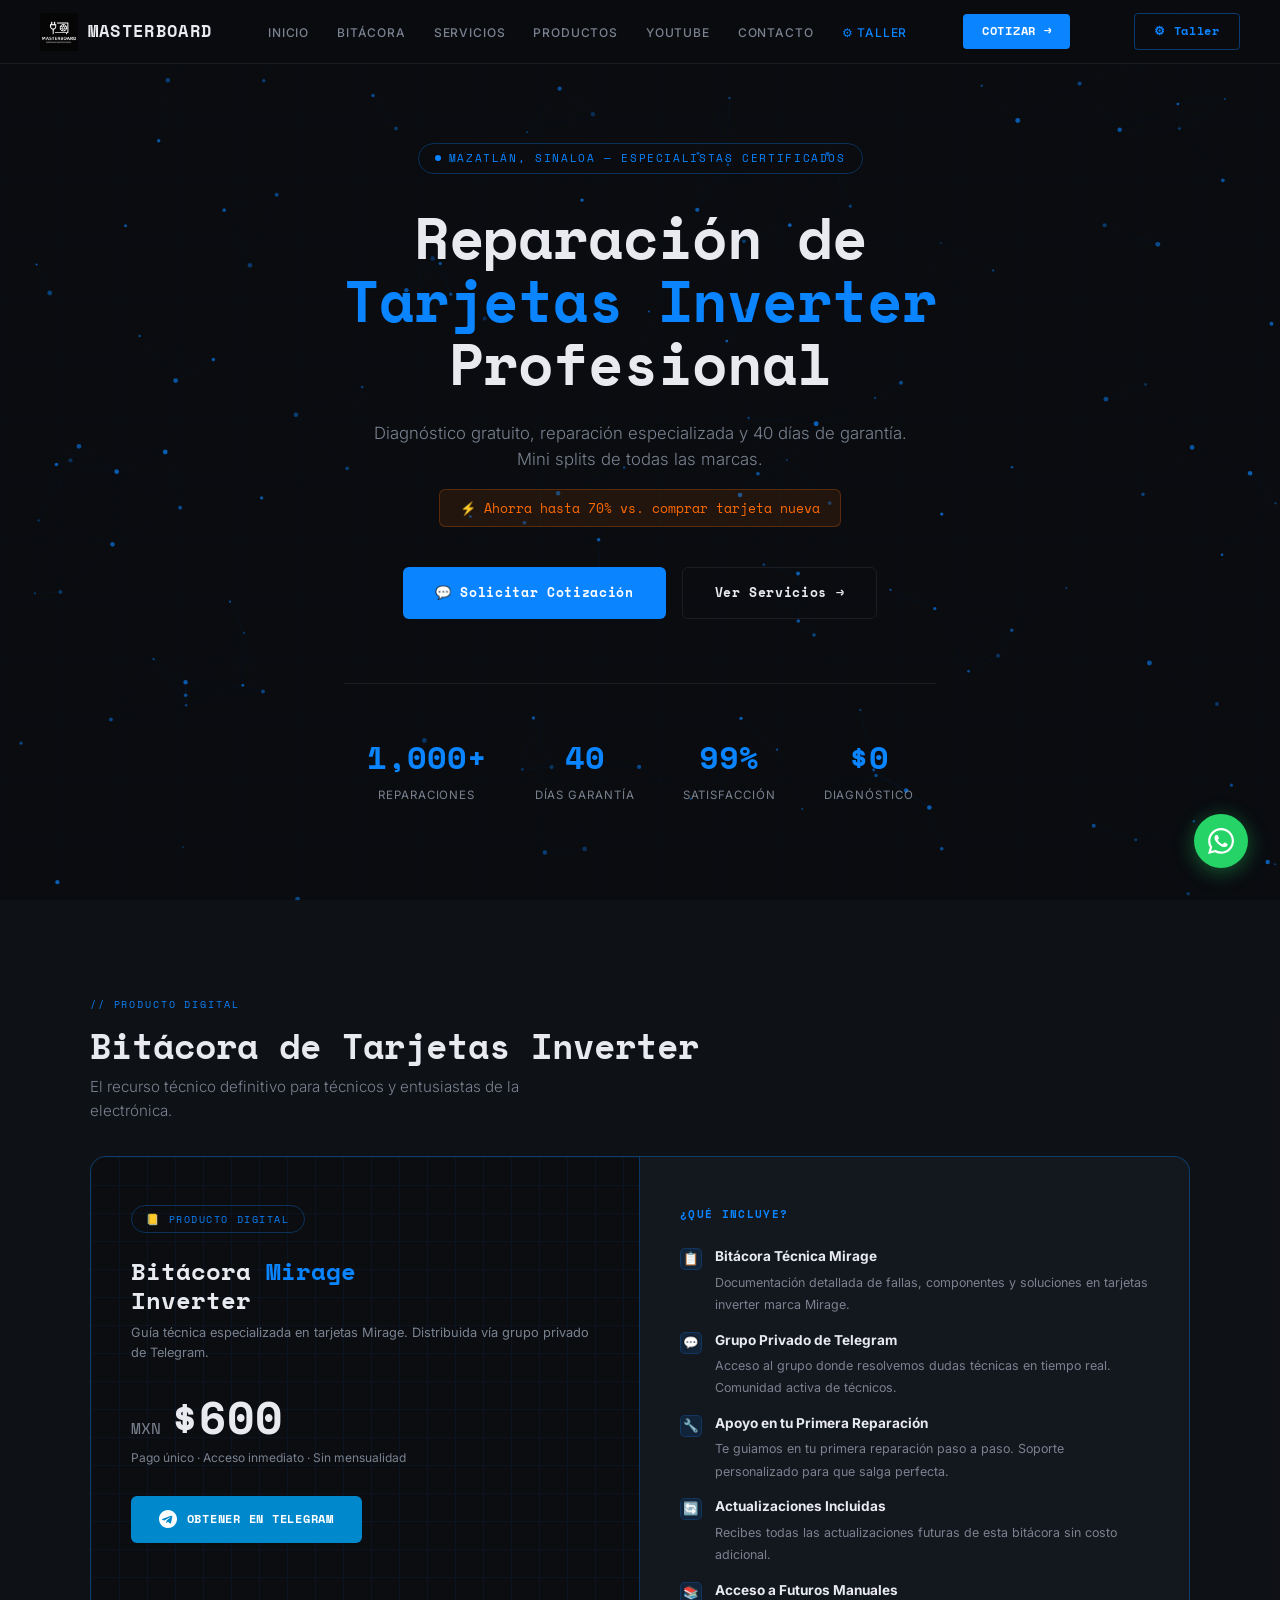
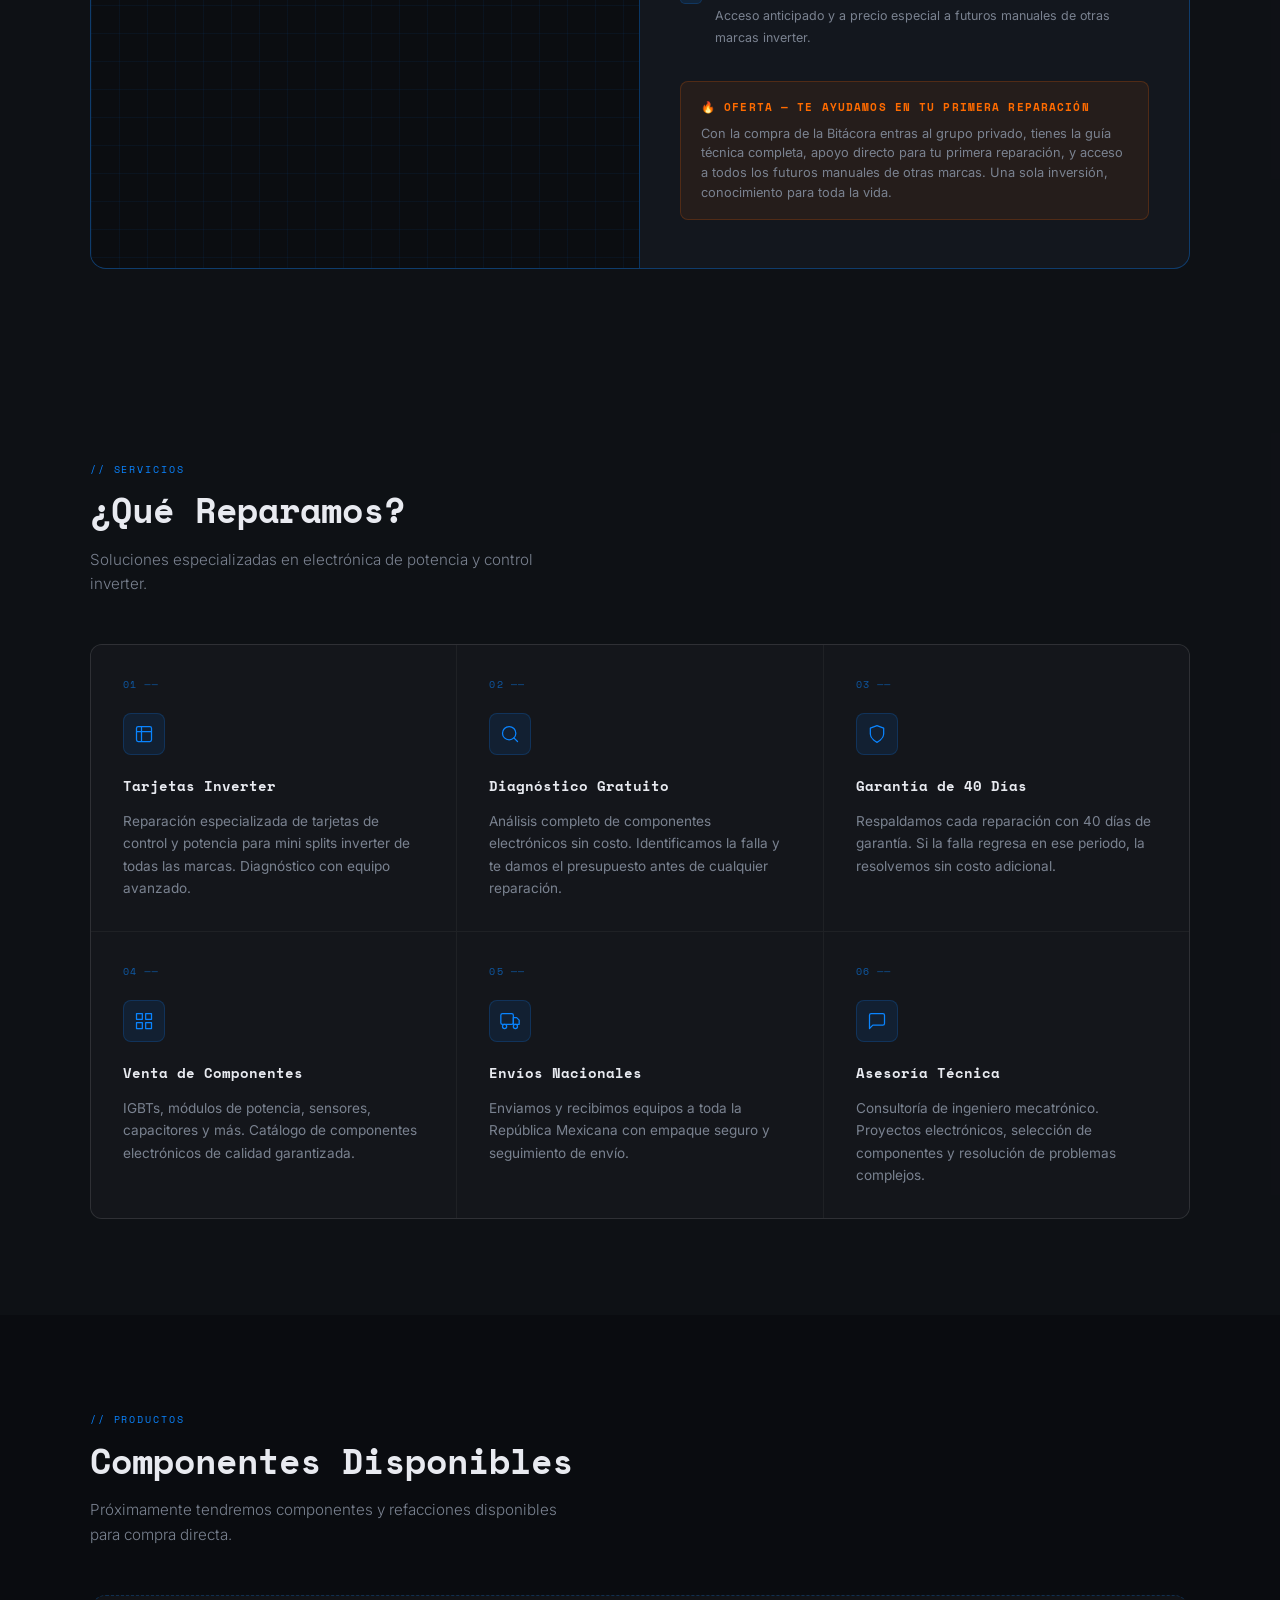
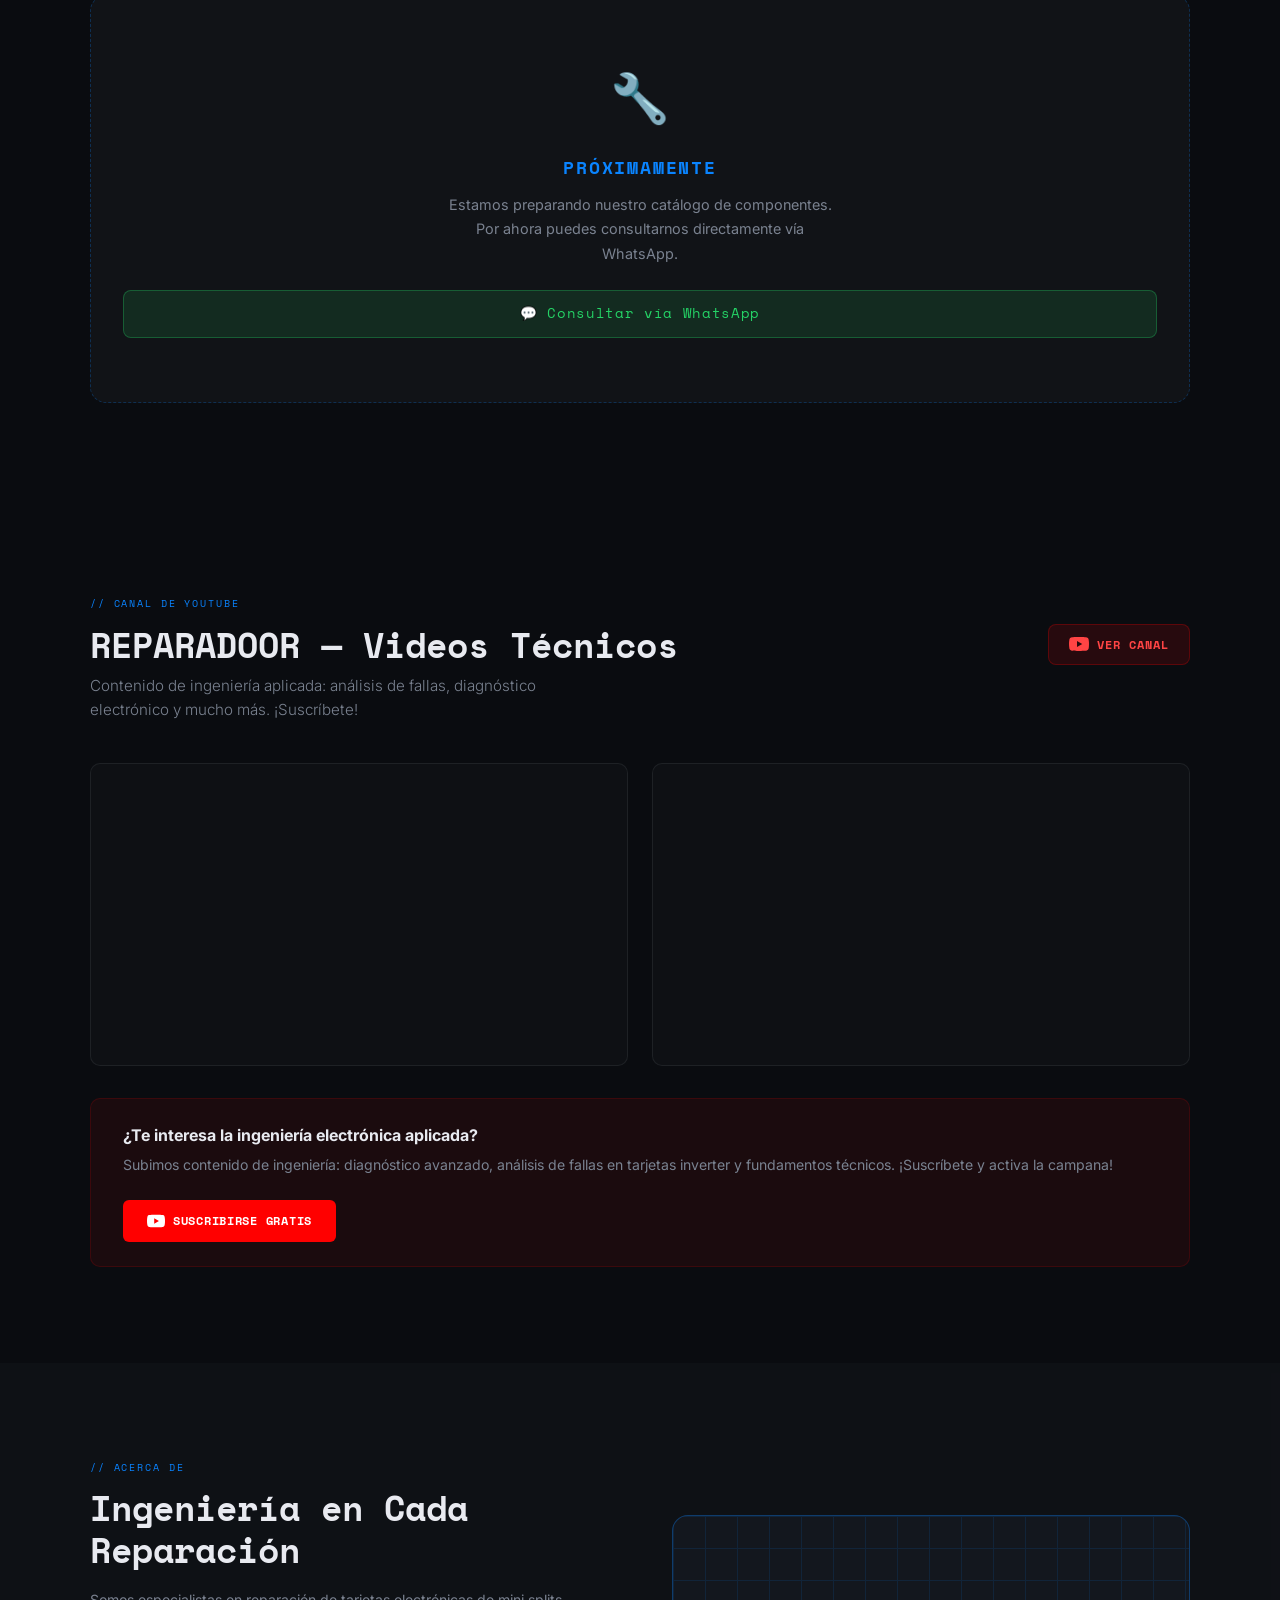
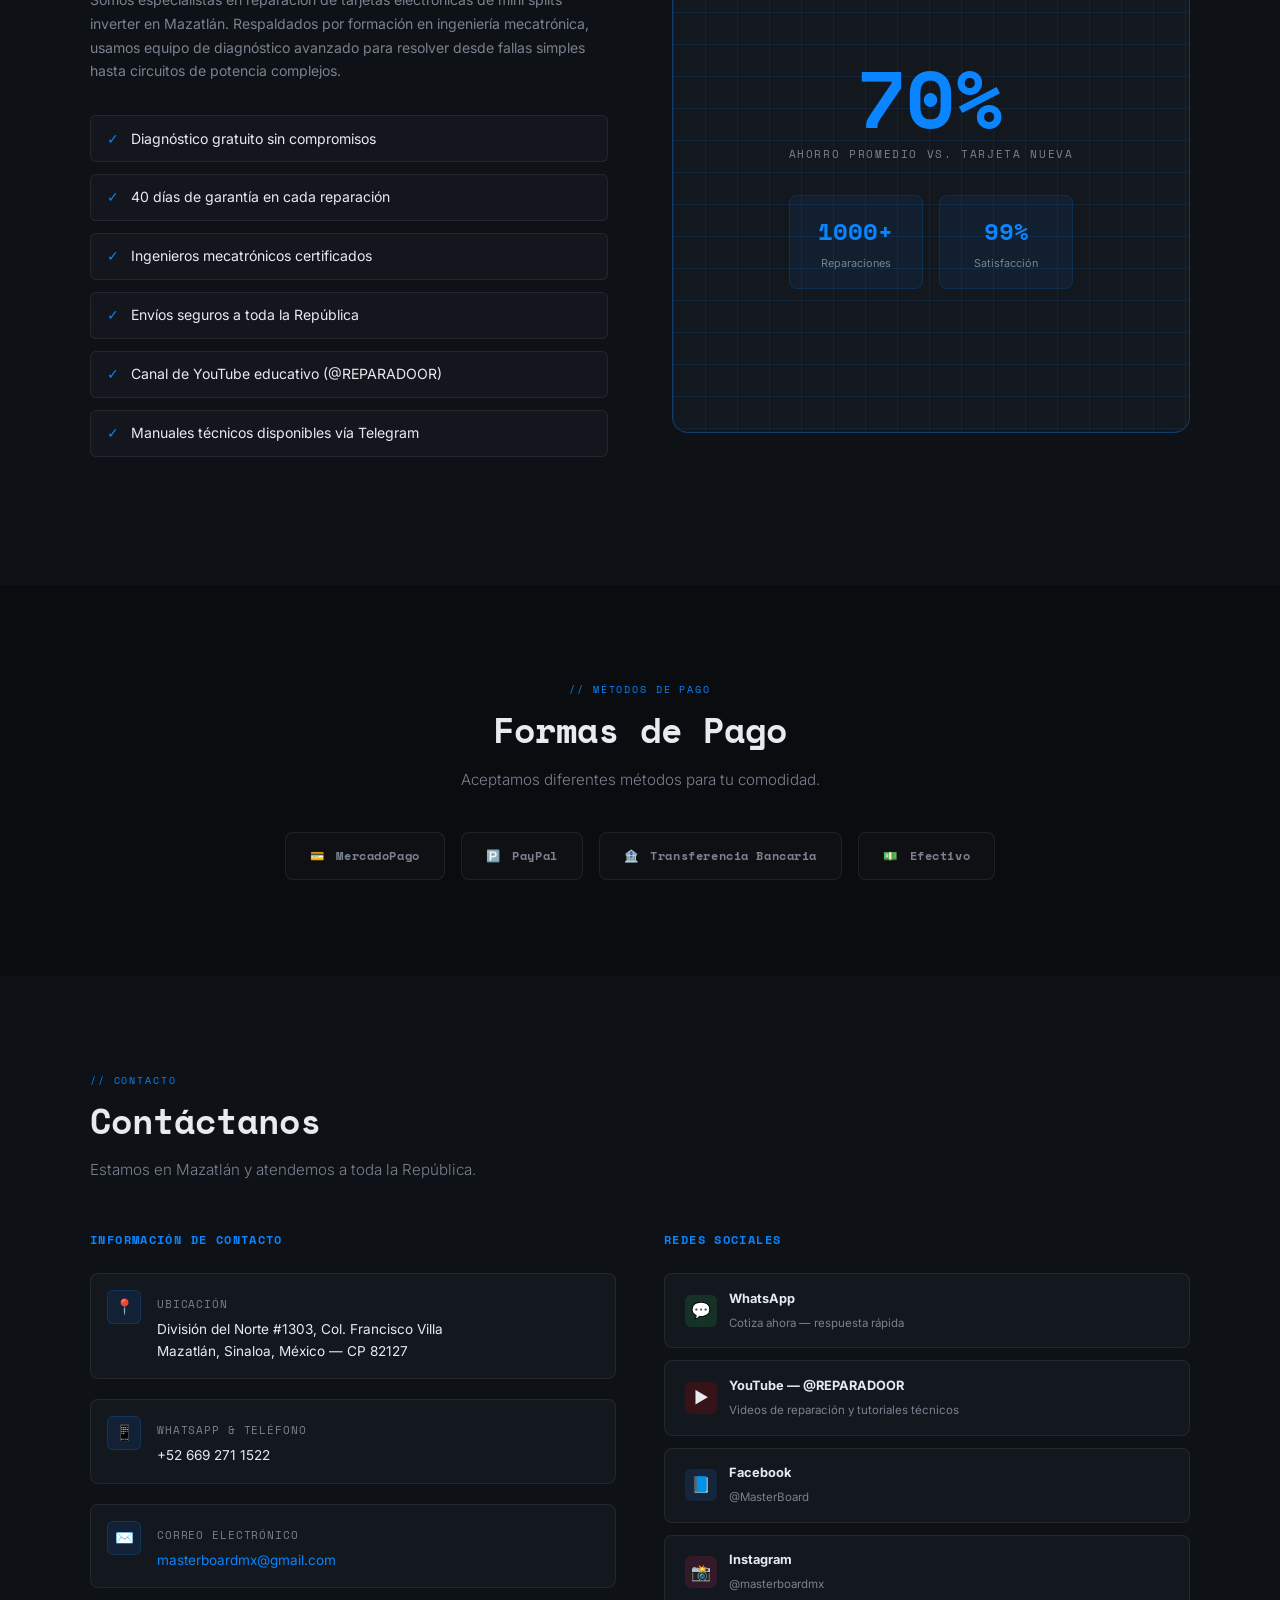
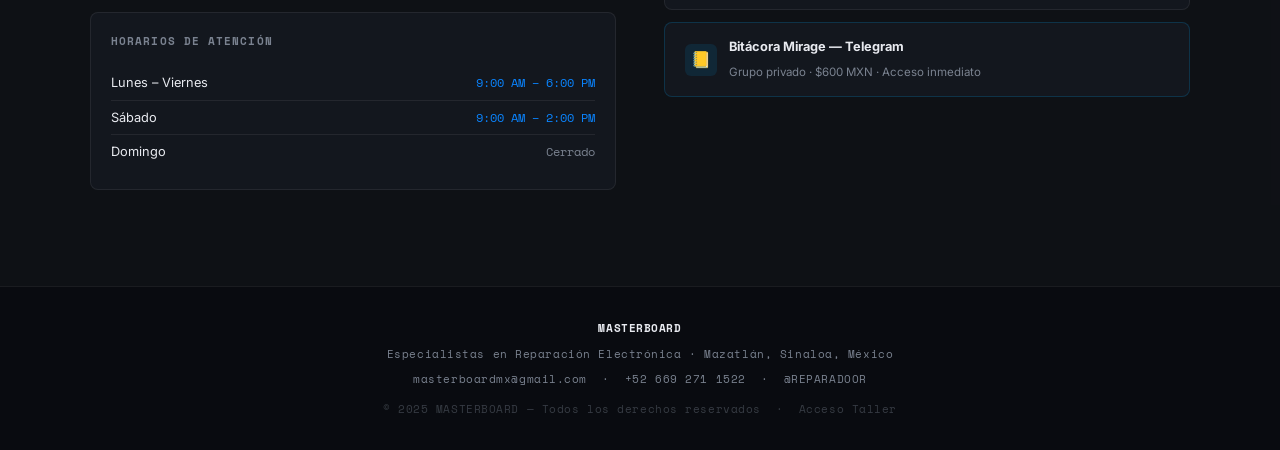
==== commit 885ffa28: "index.html Updated navigation styles to accommodate safe area insets and added a new section for 'Bi" ====
--- a/index.html
+++ b/index.html
@@ -37,6 +37,8 @@
       position: fixed; top: 0; left: 0; right: 0; z-index: 100;
       display: flex; align-items: center; justify-content: space-between;
       padding: 0 2.5rem; height: 64px;
+      padding-top: env(safe-area-inset-top);
+      height: calc(64px + env(safe-area-inset-top));
       background: rgba(10,12,16,0.9); backdrop-filter: blur(16px);
       border-bottom: 1px solid var(--border);
     }
@@ -244,10 +246,10 @@
   </a>
   <ul class="nav-links" id="navLinks">
     <li><a href="#inicio">Inicio</a></li>
+    <li><a href="#bitacora">Bitácora</a></li>
     <li><a href="#servicios">Servicios</a></li>
     <li><a href="#productos">Productos</a></li>
     <li><a href="#youtube">YouTube</a></li>
-    <li><a href="#bitacora">Bitácora</a></li>
     <li><a href="#contacto">Contacto</a></li>
     <li><a href="/taller.html" style="color:var(--blue);">⚙ Taller</a></li>
   </ul>
@@ -272,6 +274,44 @@
       <div class="hero-stat"><div class="num counter" data-target="40">0</div><div class="label">Días Garantía</div></div>
       <div class="hero-stat"><div class="num counter" data-target="99" data-suffix="%">0</div><div class="label">Satisfacción</div></div>
       <div class="hero-stat"><div class="num counter" data-prefix="$" data-target="0">0</div><div class="label">Diagnóstico</div></div>
+    </div>
+  </div>
+</section>
+
+
+<section id="bitacora">
+  <div class="container">
+    <div class="section-label reveal">// PRODUCTO DIGITAL</div>
+    <h2 class="section-title reveal" style="margin-bottom:0.5rem;">Bitácora de Tarjetas Inverter</h2>
+    <p class="section-sub reveal" style="margin-bottom:2rem;">El recurso técnico definitivo para técnicos y entusiastas de la electrónica.</p>
+    <div class="bitacora-card reveal-scale">
+      <div class="bitacora-left">
+        <div class="bitacora-left-inner">
+          <div class="bit-badge">📒 PRODUCTO DIGITAL</div>
+          <div class="bit-title">Bitácora <span>Mirage</span><br>Inverter</div>
+          <div class="bit-sub">Guía técnica especializada en tarjetas Mirage. Distribuida vía grupo privado de Telegram.</div>
+          <div class="bit-price-row"><span class="bit-currency">MXN</span><span class="bit-price">$600</span></div>
+          <div class="bit-price-note">Pago único · Acceso inmediato · Sin mensualidad</div>
+          <a href="https://wa.me/526692711522?text=Hola,%20me%20interesa%20la%20Bitácora%20Mirage%20Inverter" class="btn-tg" target="_blank">
+            <svg viewBox="0 0 24 24"><path d="M12 0C5.373 0 0 5.373 0 12s5.373 12 12 12 12-5.373 12-12S18.627 0 12 0zm5.894 8.221l-1.97 9.28c-.145.658-.537.818-1.084.508l-3-2.21-1.447 1.394c-.16.16-.295.295-.605.295l.213-3.053 5.56-5.023c.242-.213-.054-.333-.373-.12L7.19 13.867l-2.965-.924c-.643-.204-.657-.643.136-.953l11.57-4.461c.537-.194 1.006.131.963.692z"/></svg>
+            OBTENER EN TELEGRAM
+          </a>
+        </div>
+      </div>
+      <div class="bitacora-right">
+        <h3>¿Qué incluye?</h3>
+        <ul class="bit-features">
+          <li><div class="bit-icon">📋</div><div><strong>Bitácora Técnica Mirage</strong><span>Documentación detallada de fallas, componentes y soluciones en tarjetas inverter marca Mirage.</span></div></li>
+          <li><div class="bit-icon">💬</div><div><strong>Grupo Privado de Telegram</strong><span>Acceso al grupo donde resolvemos dudas técnicas en tiempo real. Comunidad activa de técnicos.</span></div></li>
+          <li><div class="bit-icon">🔧</div><div><strong>Apoyo en tu Primera Reparación</strong><span>Te guiamos en tu primera reparación paso a paso. Soporte personalizado para que salga perfecta.</span></div></li>
+          <li><div class="bit-icon">🔄</div><div><strong>Actualizaciones Incluidas</strong><span>Recibes todas las actualizaciones futuras de esta bitácora sin costo adicional.</span></div></li>
+          <li><div class="bit-icon">📚</div><div><strong>Acceso a Futuros Manuales</strong><span>Acceso anticipado y a precio especial a futuros manuales de otras marcas inverter.</span></div></li>
+        </ul>
+        <div class="bit-offer">
+          <h4>🔥 OFERTA — Te ayudamos en tu primera reparación</h4>
+          <p>Con la compra de la Bitácora entras al grupo privado, tienes la guía técnica completa, apoyo directo para tu primera reparación, y acceso a todos los futuros manuales de otras marcas. Una sola inversión, conocimiento para toda la vida.</p>
+        </div>
+      </div>
     </div>
   </div>
 </section>
@@ -326,24 +366,12 @@
   <div class="container">
     <div class="section-label reveal">// PRODUCTOS</div>
     <h2 class="section-title reveal">Componentes Disponibles</h2>
-    <p class="section-sub reveal">Pregunta por disponibilidad y precios vía WhatsApp.</p>
-    <div class="products-grid">
-      <div class="product-card reveal stagger-1">
-        <div class="product-visual"><div class="pvc"></div><svg viewBox="0 0 24 24" fill="none" stroke="var(--blue)" stroke-width="1.2" stroke-linecap="round"><rect x="2" y="7" width="20" height="10" rx="2"/><path d="M6 7V5M10 7V5M14 7V5M18 7V5M6 17v2M10 17v2M14 17v2M18 17v2M2 12h20"/></svg></div>
-        <div class="product-body"><h3>Tarjeta Inverter Universal</h3><p>Compatible con múltiples marcas de mini splits</p><div class="product-badge">CONSULTAR PRECIO</div><a href="https://wa.me/526692711522?text=Hola,%20me%20interesa%20la%20Tarjeta%20Inverter%20Universal" class="btn-wa" target="_blank">💬 Consultar vía WhatsApp</a></div>
-      </div>
-      <div class="product-card reveal stagger-2">
-        <div class="product-visual"><div class="pvc"></div><svg viewBox="0 0 24 24" fill="none" stroke="var(--blue)" stroke-width="1.2" stroke-linecap="round"><circle cx="12" cy="12" r="3"/><path d="M12 1v4M12 19v4M4.22 4.22l2.83 2.83M16.95 16.95l2.83 2.83M1 12h4M19 12h4M4.22 19.78l2.83-2.83M16.95 7.05l2.83-2.83"/></svg></div>
-        <div class="product-body"><h3>Kit de Sensores</h3><p>Sensores de temperatura y presión para mini splits</p><div class="product-badge">CONSULTAR PRECIO</div><a href="https://wa.me/526692711522?text=Hola,%20me%20interesa%20el%20Kit%20de%20Sensores" class="btn-wa" target="_blank">💬 Consultar vía WhatsApp</a></div>
-      </div>
-      <div class="product-card reveal stagger-3">
-        <div class="product-visual"><div class="pvc"></div><svg viewBox="0 0 24 24" fill="none" stroke="var(--blue)" stroke-width="1.2" stroke-linecap="round"><polygon points="13 2 3 14 12 14 11 22 21 10 12 10 13 2"/></svg></div>
-        <div class="product-body"><h3>Módulos de Potencia</h3><p>IGBTs y transistores para circuitos inverter</p><div class="product-badge">CONSULTAR PRECIO</div><a href="https://wa.me/526692711522?text=Hola,%20me%20interesan%20los%20Módulos%20de%20Potencia" class="btn-wa" target="_blank">💬 Consultar vía WhatsApp</a></div>
-      </div>
-      <div class="product-card reveal stagger-4">
-        <div class="product-visual"><div class="pvc"></div><svg viewBox="0 0 24 24" fill="none" stroke="var(--blue)" stroke-width="1.2" stroke-linecap="round"><path d="M20.84 4.61a5.5 5.5 0 00-7.78 0L12 5.67l-1.06-1.06a5.5 5.5 0 00-7.78 7.78l1.06 1.06L12 21.23l7.78-7.78 1.06-1.06a5.5 5.5 0 000-7.78z"/></svg></div>
-        <div class="product-body"><h3>Componentes Generales</h3><p>Capacitores, resistencias, diodos, transistores</p><div class="product-badge">CONSULTAR PRECIO</div><a href="https://wa.me/526692711522?text=Hola,%20me%20interesan%20componentes%20electrónicos" class="btn-wa" target="_blank">💬 Consultar vía WhatsApp</a></div>
-      </div>
+    <p class="section-sub reveal">Próximamente tendremos componentes y refacciones disponibles para compra directa.</p>
+    <div style="display:flex;flex-direction:column;align-items:center;justify-content:center;padding:4rem 2rem;background:rgba(255,255,255,0.03);border:1px dashed rgba(10,132,255,0.25);border-radius:16px;text-align:center;" class="reveal">
+      <div style="font-size:3rem;margin-bottom:1rem;">🔧</div>
+      <div style="font-family:var(--mono);font-size:1.1rem;font-weight:700;color:var(--blue);letter-spacing:0.1em;margin-bottom:0.75rem;">PRÓXIMAMENTE</div>
+      <p style="color:var(--text-dim);font-size:0.9rem;max-width:400px;line-height:1.7;">Estamos preparando nuestro catálogo de componentes. Por ahora puedes consultarnos directamente vía WhatsApp.</p>
+      <a href="https://wa.me/526692711522?text=Hola,%20me%20interesa%20un%20componente%20electrónico" class="btn-wa" target="_blank" style="margin-top:1.5rem;display:inline-flex;align-items:center;gap:0.5rem;background:rgba(37,211,102,0.12);border:1px solid rgba(37,211,102,0.3);color:#25D366;padding:0.75rem 1.5rem;border-radius:8px;text-decoration:none;font-size:0.85rem;font-weight:500;">💬 Consultar vía WhatsApp</a>
     </div>
   </div>
 </section>
@@ -388,42 +416,6 @@
   </div>
 </section>
 
-<section id="bitacora">
-  <div class="container">
-    <div class="section-label reveal">// PRODUCTO DIGITAL</div>
-    <h2 class="section-title reveal" style="margin-bottom:0.5rem;">Bitácora de Tarjetas Inverter</h2>
-    <p class="section-sub reveal" style="margin-bottom:2rem;">El recurso técnico definitivo para técnicos y entusiastas de la electrónica.</p>
-    <div class="bitacora-card reveal-scale">
-      <div class="bitacora-left">
-        <div class="bitacora-left-inner">
-          <div class="bit-badge">📒 PRODUCTO DIGITAL</div>
-          <div class="bit-title">Bitácora <span>Mirage</span><br>Inverter</div>
-          <div class="bit-sub">Guía técnica especializada en tarjetas Mirage. Distribuida vía grupo privado de Telegram.</div>
-          <div class="bit-price-row"><span class="bit-currency">MXN</span><span class="bit-price">$500</span></div>
-          <div class="bit-price-note">Pago único · Acceso inmediato · Sin mensualidad</div>
-          <a href="https://wa.me/526692711522?text=Hola,%20me%20interesa%20la%20Bitácora%20Mirage%20Inverter" class="btn-tg" target="_blank">
-            <svg viewBox="0 0 24 24"><path d="M12 0C5.373 0 0 5.373 0 12s5.373 12 12 12 12-5.373 12-12S18.627 0 12 0zm5.894 8.221l-1.97 9.28c-.145.658-.537.818-1.084.508l-3-2.21-1.447 1.394c-.16.16-.295.295-.605.295l.213-3.053 5.56-5.023c.242-.213-.054-.333-.373-.12L7.19 13.867l-2.965-.924c-.643-.204-.657-.643.136-.953l11.57-4.461c.537-.194 1.006.131.963.692z"/></svg>
-            OBTENER EN TELEGRAM
-          </a>
-        </div>
-      </div>
-      <div class="bitacora-right">
-        <h3>¿Qué incluye?</h3>
-        <ul class="bit-features">
-          <li><div class="bit-icon">📋</div><div><strong>Bitácora Técnica Mirage</strong><span>Documentación detallada de fallas, componentes y soluciones en tarjetas inverter marca Mirage.</span></div></li>
-          <li><div class="bit-icon">💬</div><div><strong>Grupo Privado de Telegram</strong><span>Acceso al grupo donde resolvemos dudas técnicas en tiempo real. Comunidad activa de técnicos.</span></div></li>
-          <li><div class="bit-icon">🔧</div><div><strong>Apoyo en tu Primera Reparación</strong><span>Te guiamos en tu primera reparación paso a paso. Soporte personalizado para que salga perfecta.</span></div></li>
-          <li><div class="bit-icon">🔄</div><div><strong>Actualizaciones Incluidas</strong><span>Recibes todas las actualizaciones futuras de esta bitácora sin costo adicional.</span></div></li>
-          <li><div class="bit-icon">📚</div><div><strong>Acceso a Futuros Manuales</strong><span>Acceso anticipado y a precio especial a futuros manuales de otras marcas inverter.</span></div></li>
-        </ul>
-        <div class="bit-offer">
-          <h4>🔥 OFERTA — Te ayudamos en tu primera reparación</h4>
-          <p>Con la compra de la Bitácora entras al grupo privado, tienes la guía técnica completa, apoyo directo para tu primera reparación, y acceso a todos los futuros manuales de otras marcas. Una sola inversión, conocimiento para toda la vida.</p>
-        </div>
-      </div>
-    </div>
-  </div>
-</section>
 
 <section id="nosotros" style="background:var(--bg2);">
   <div class="container">
@@ -518,7 +510,7 @@
           </a>
           <a href="https://wa.me/526692711522?text=Hola,%20quiero%20info%20de%20la%20Bitácora%20Mirage" class="social-btn" target="_blank" style="border-color:rgba(0,136,204,0.25);">
             <div class="sb-icon" style="background:rgba(0,136,204,0.15);">📒</div>
-            <div><strong>Bitácora Mirage — Telegram</strong><span>Grupo privado · $500 MXN · Acceso inmediato</span></div>
+            <div><strong>Bitácora Mirage — Telegram</strong><span>Grupo privado · $600 MXN · Acceso inmediato</span></div>
           </a>
         </div>
       </div>
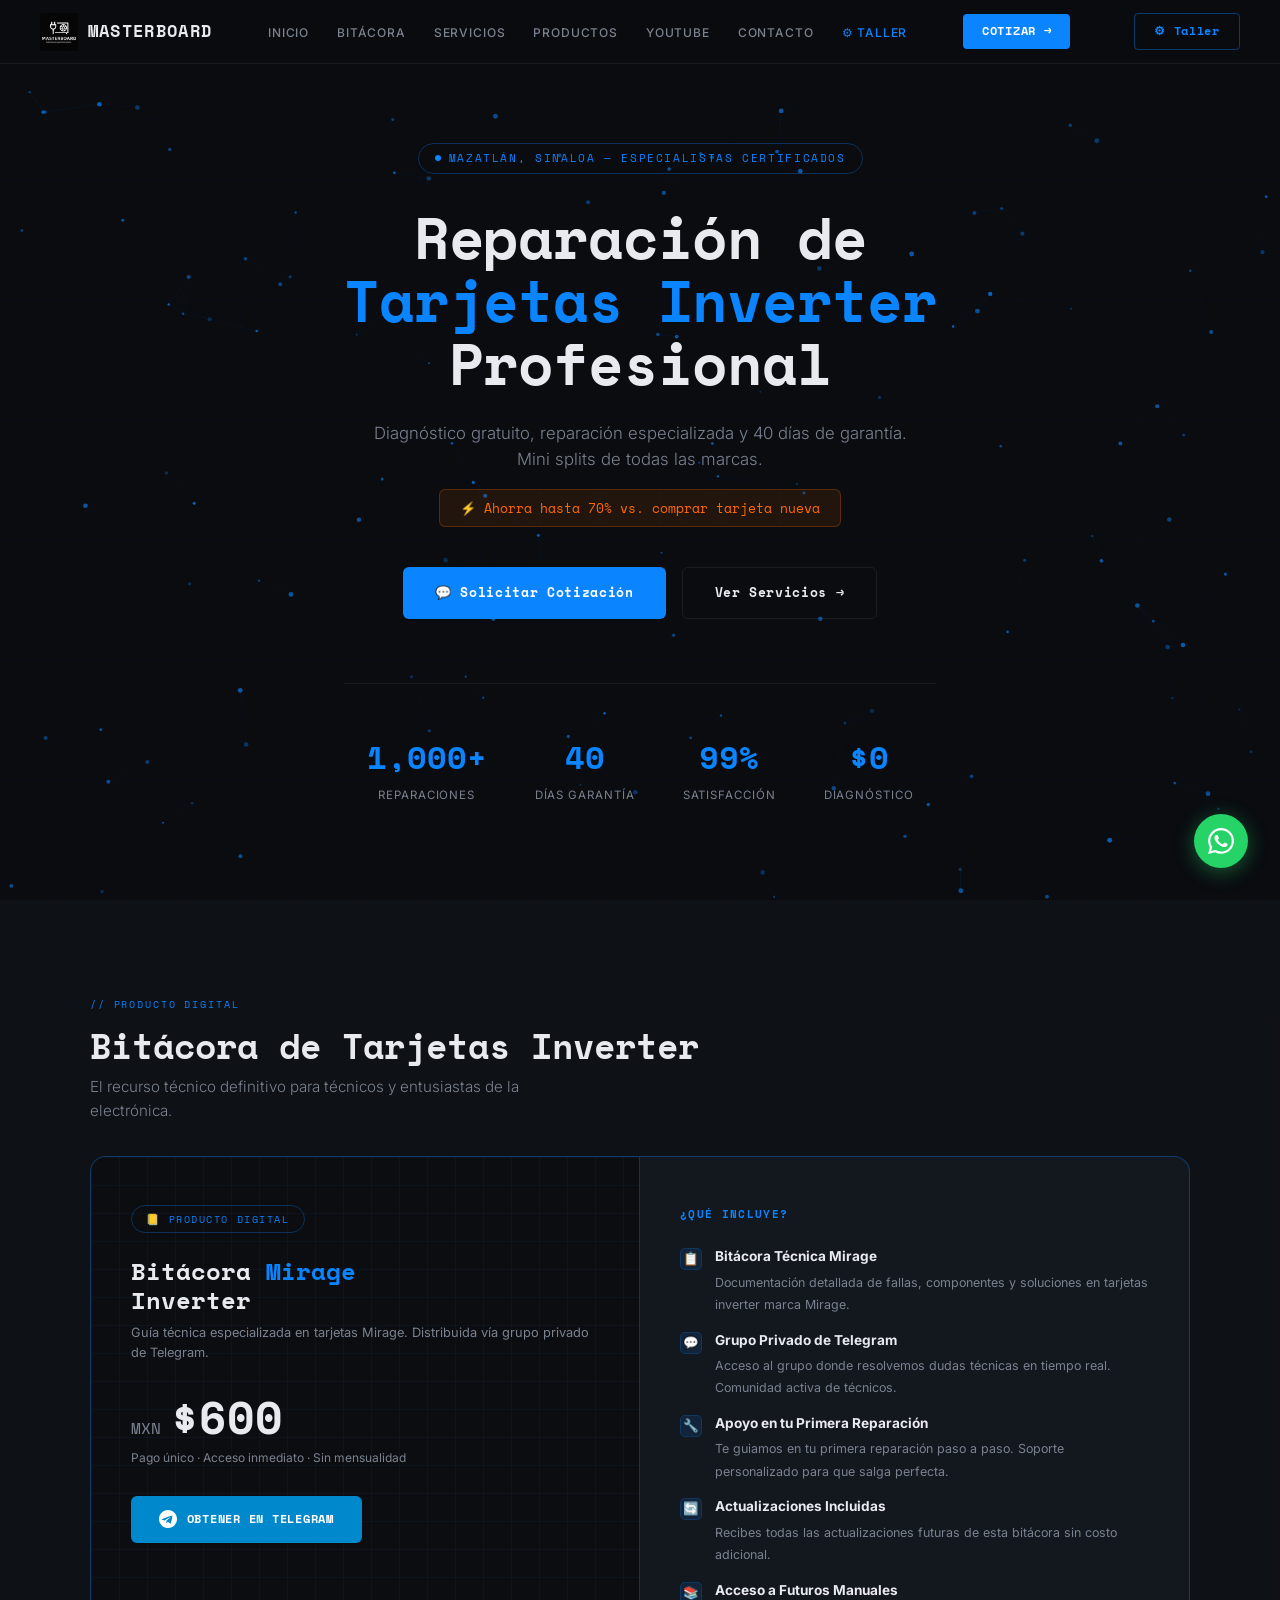
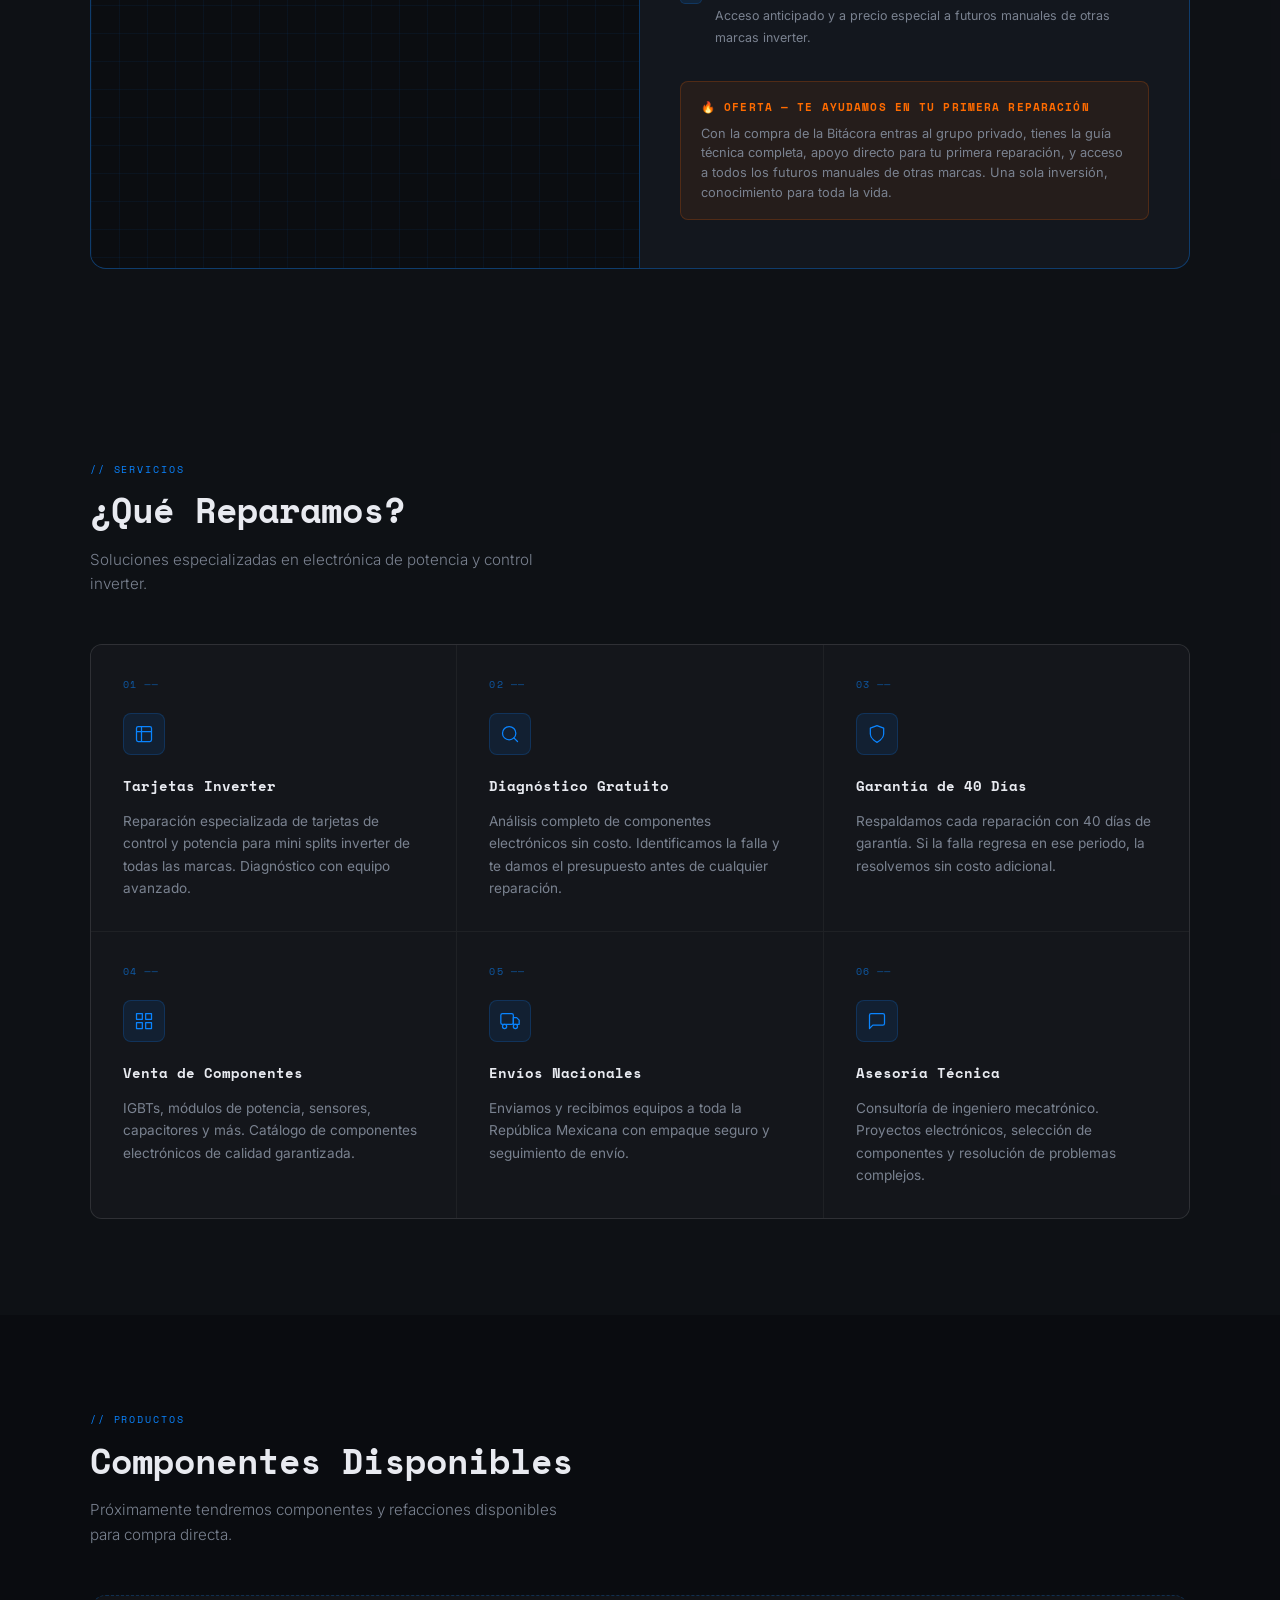
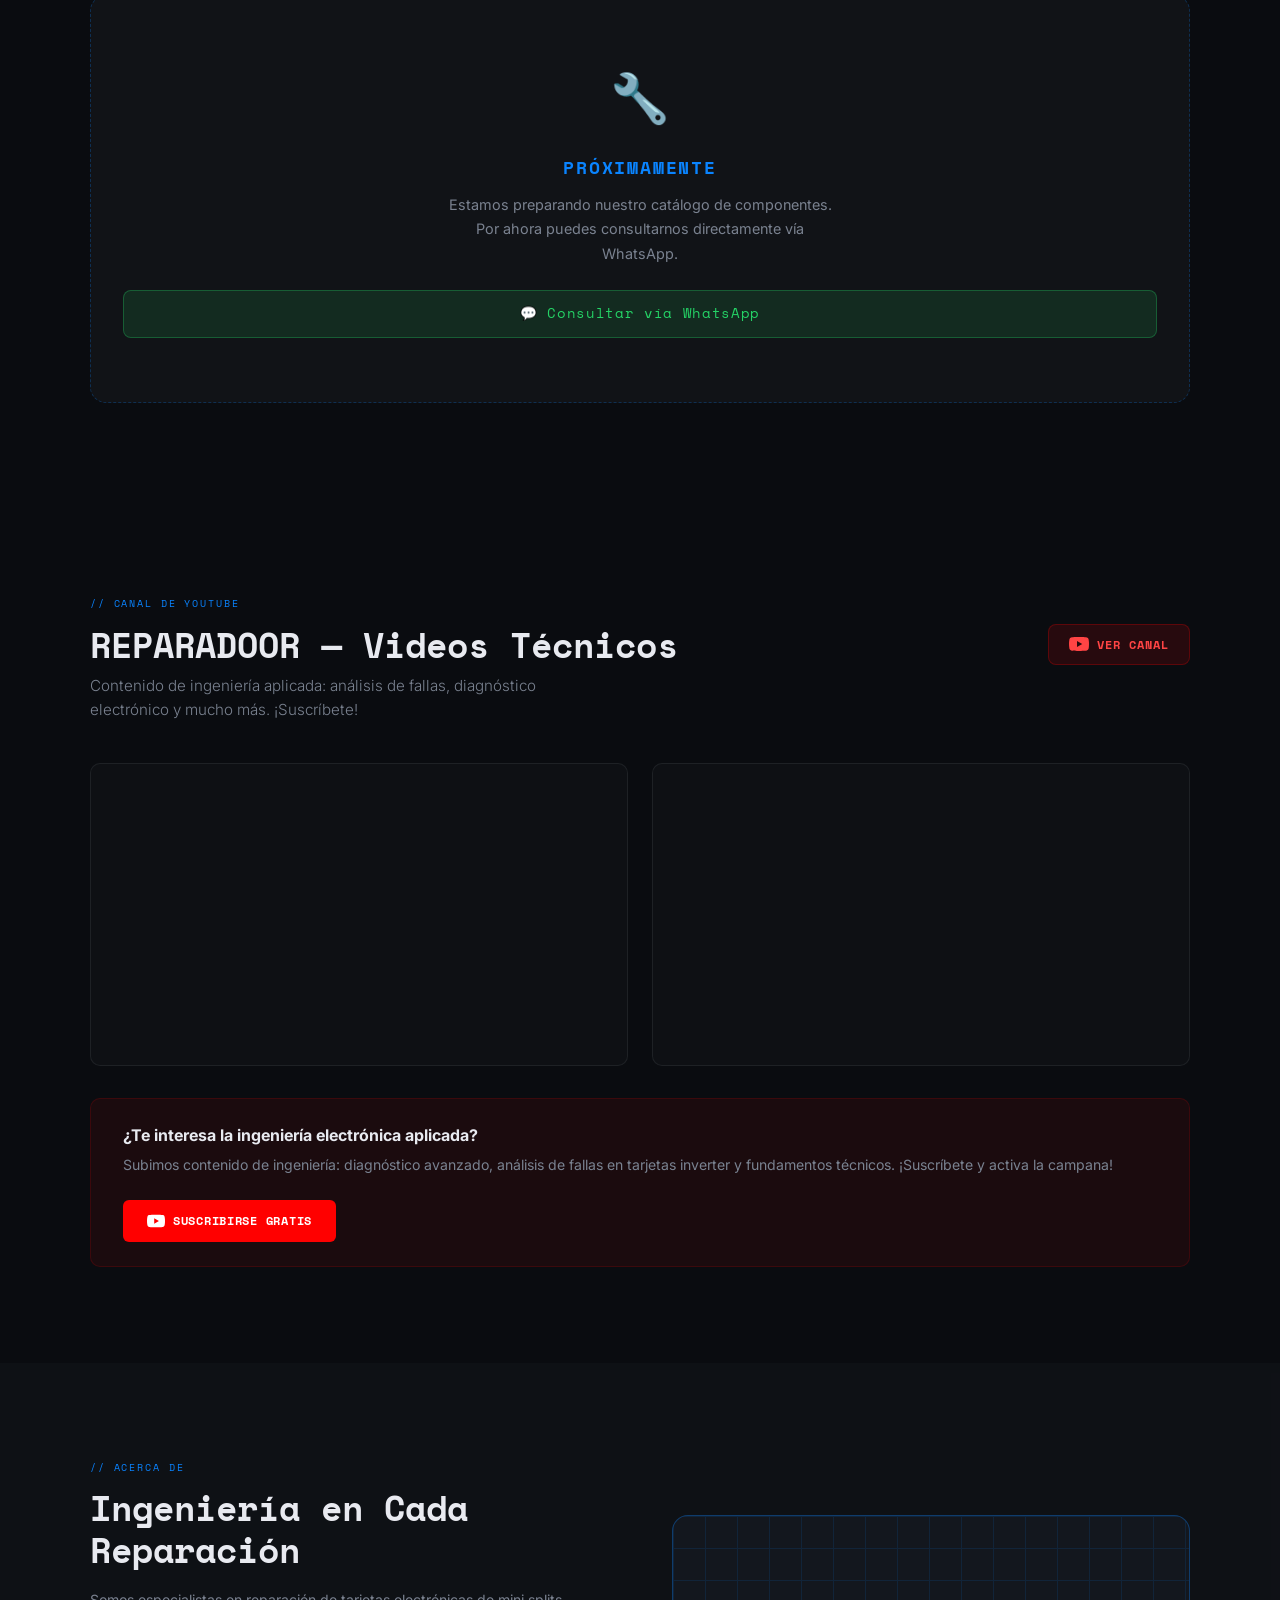
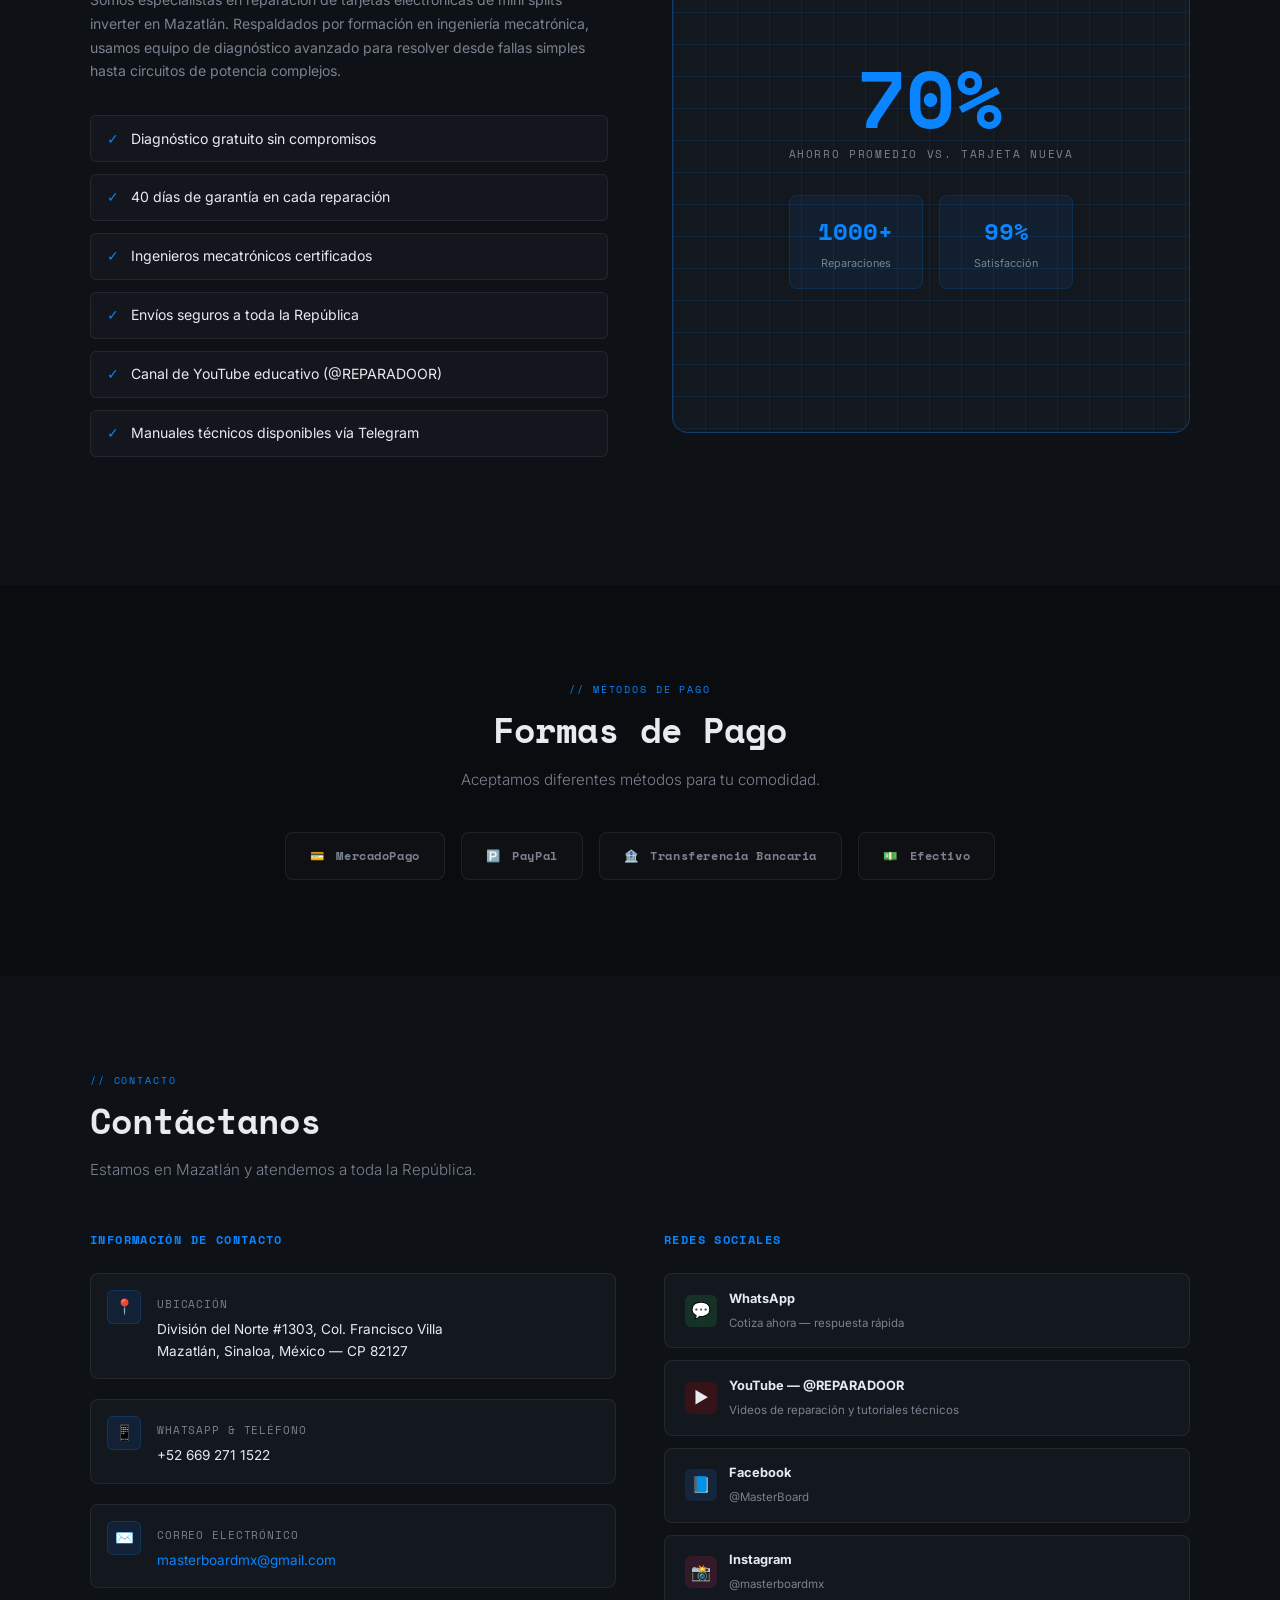
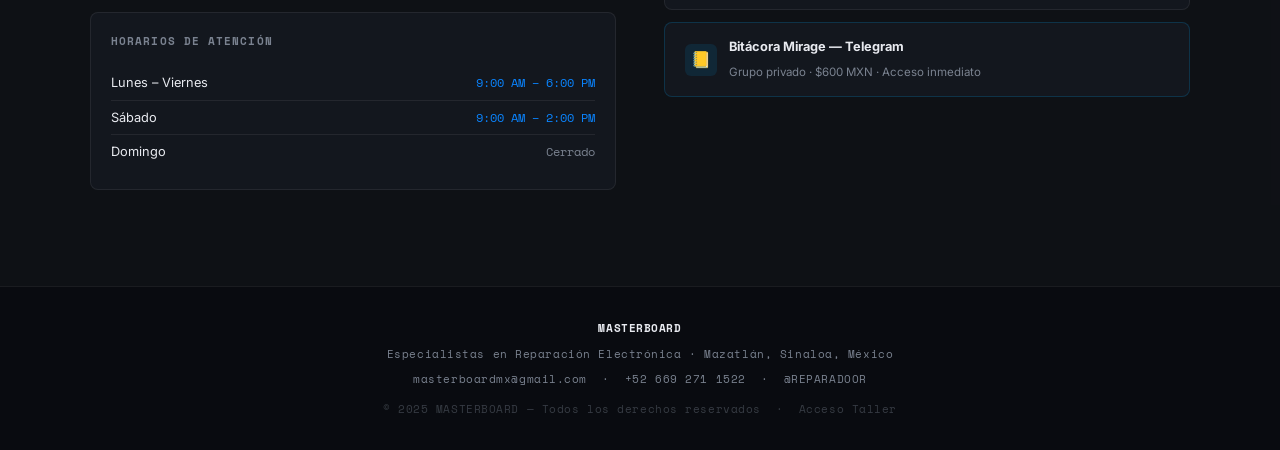
==== commit 33d59726: "Integrate Google Tag Manager into index.html Added Google Tag Manager scripts for tracking." ====
--- a/index.html
+++ b/index.html
@@ -1,6 +1,13 @@
 <!DOCTYPE html>
 <html lang="es">
 <head>
+  <!-- Google Tag Manager -->
+<script>(function(w,d,s,l,i){w[l]=w[l]||[];w[l].push({'gtm.start':
+new Date().getTime(),event:'gtm.js'});var f=d.getElementsByTagName(s)[0],
+j=d.createElement(s),dl=l!='dataLayer'?'&l='+l:'';j.async=true;j.src=
+'https://www.googletagmanager.com/gtm.js?id='+i+dl;f.parentNode.insertBefore(j,f);
+})(window,document,'script','dataLayer','GTM-PSGDJ77D');</script>
+<!-- End Google Tag Manager -->
   <meta charset="UTF-8">
   <meta name="viewport" content="width=device-width, initial-scale=1.0">
   <meta name="description" content="MASTERBOARD - Especialistas en reparación de tarjetas electrónicas de mini splits inverter en Mazatlán, Sinaloa. Diagnóstico gratuito, 40 días de garantía.">
@@ -28,7 +35,12 @@
     }
     *, *::before, *::after { margin: 0; padding: 0; box-sizing: border-box; }
     html { scroll-behavior: smooth; }
-    body { font-family: var(--sans); background: var(--bg); color: var(--text); line-height: 1.6; overflow-x: hidden; }
+    body 
+    <!-- Google Tag Manager (noscript) -->
+<noscript><iframe src="https://www.googletagmanager.com/ns.html?id=GTM-PSGDJ77D"
+height="0" width="0" style="display:none;visibility:hidden"></iframe></noscript>
+<!-- End Google Tag Manager (noscript) -->
+    { font-family: var(--sans); background: var(--bg); color: var(--text); line-height: 1.6; overflow-x: hidden; }
     ::-webkit-scrollbar { width: 4px; }
     ::-webkit-scrollbar-track { background: var(--bg); }
     ::-webkit-scrollbar-thumb { background: var(--blue-dim); border-radius: 2px; }
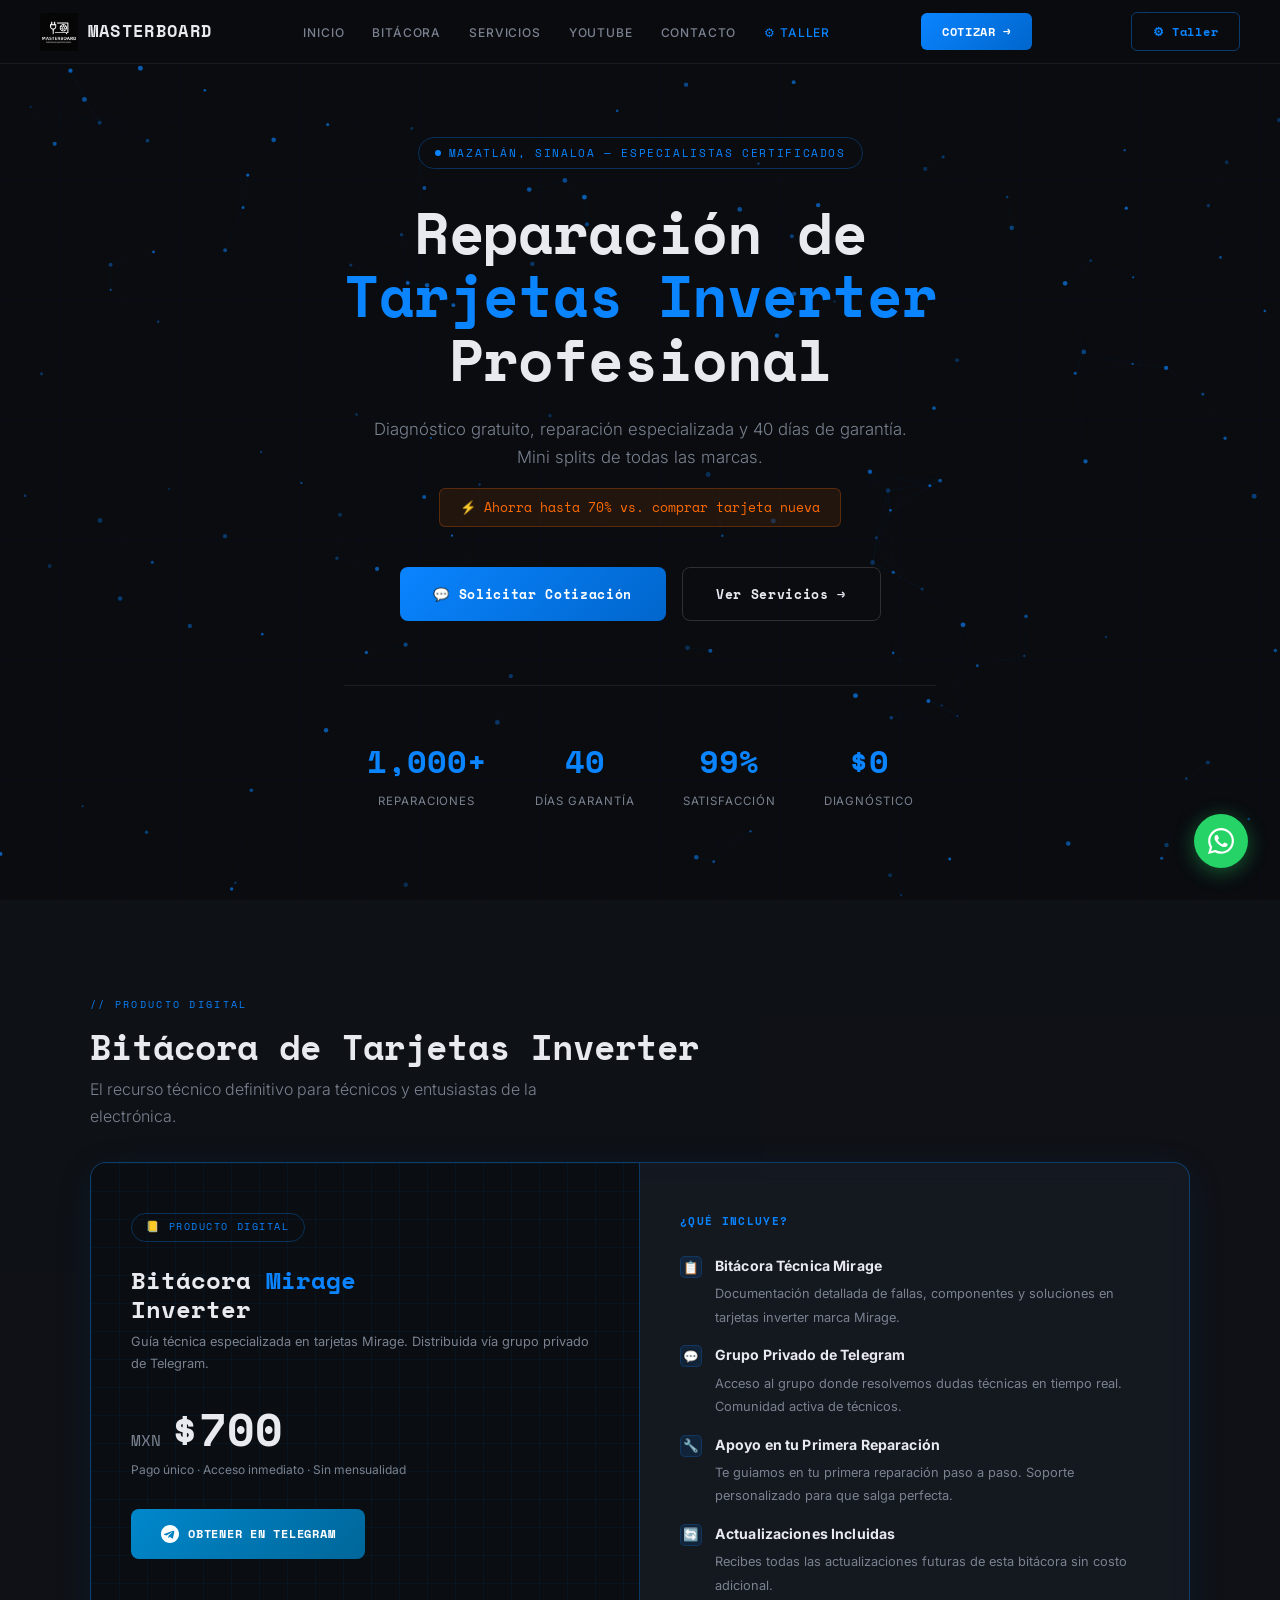
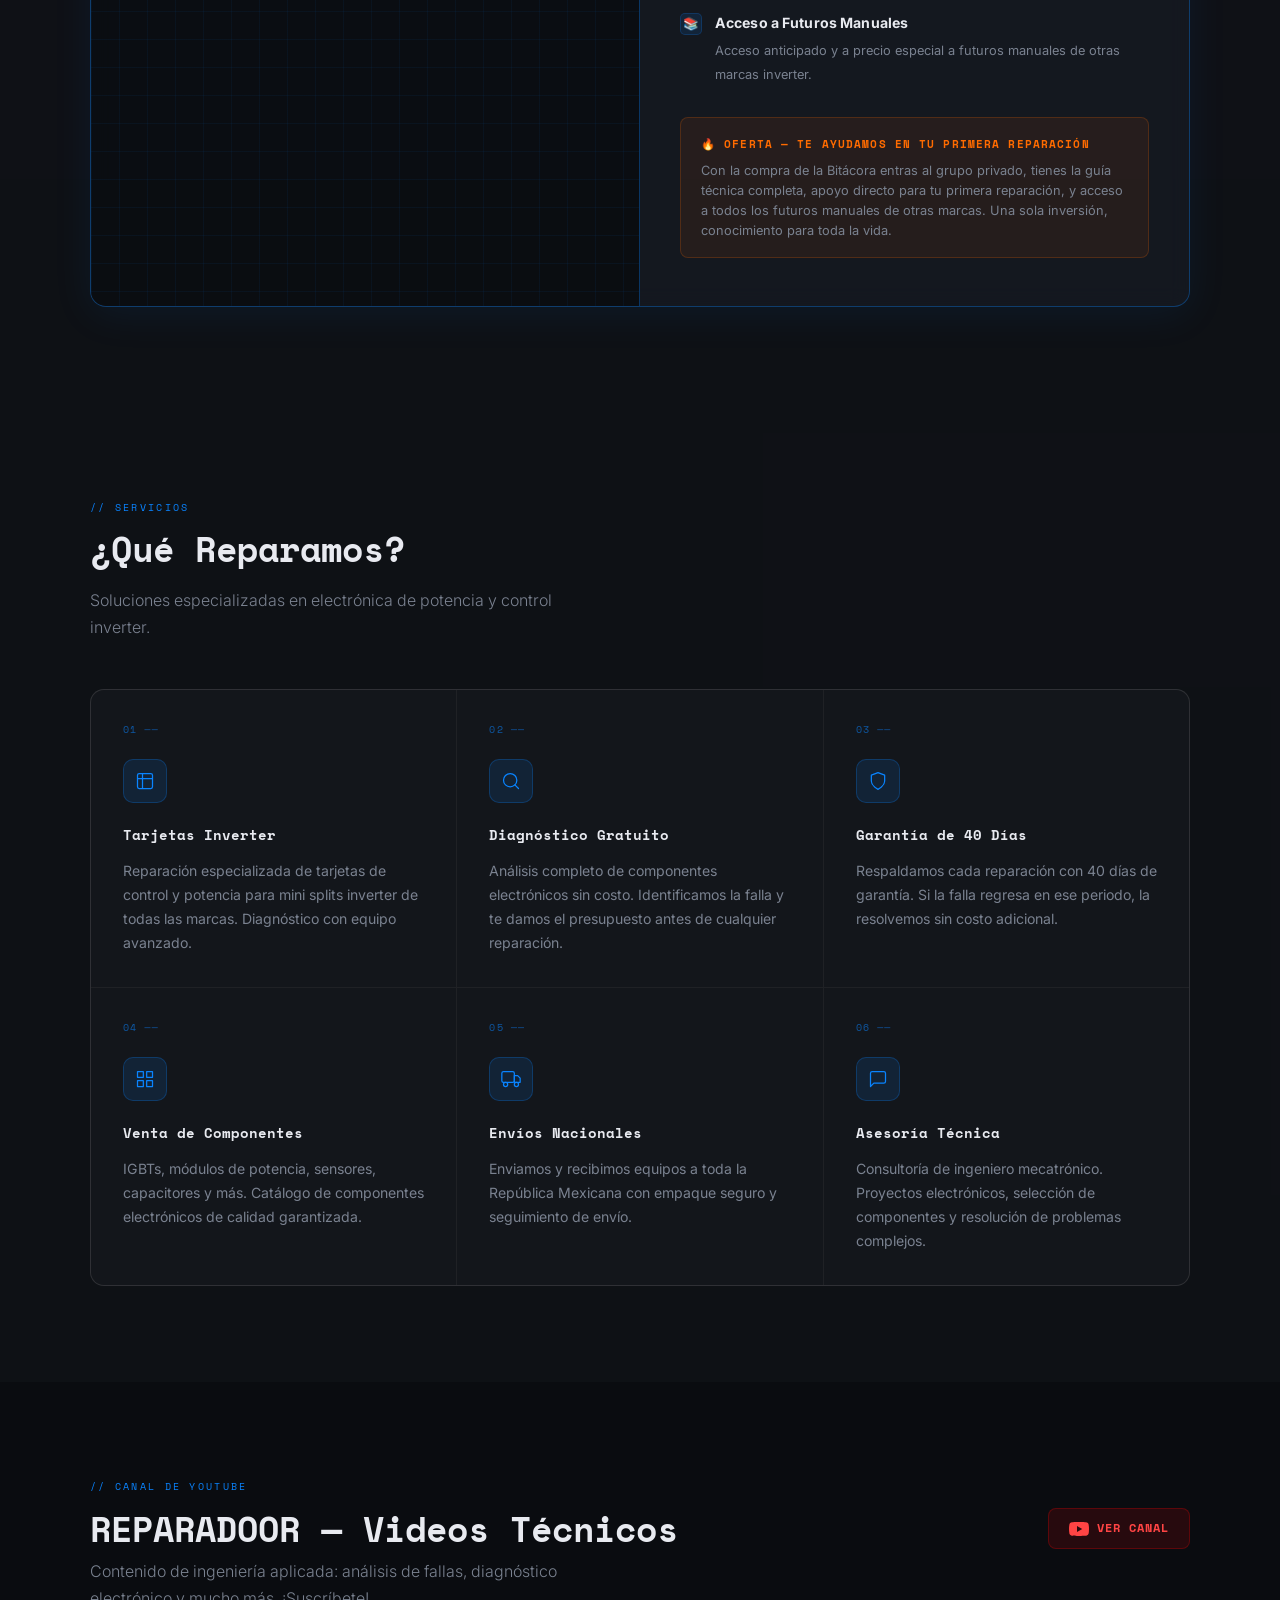
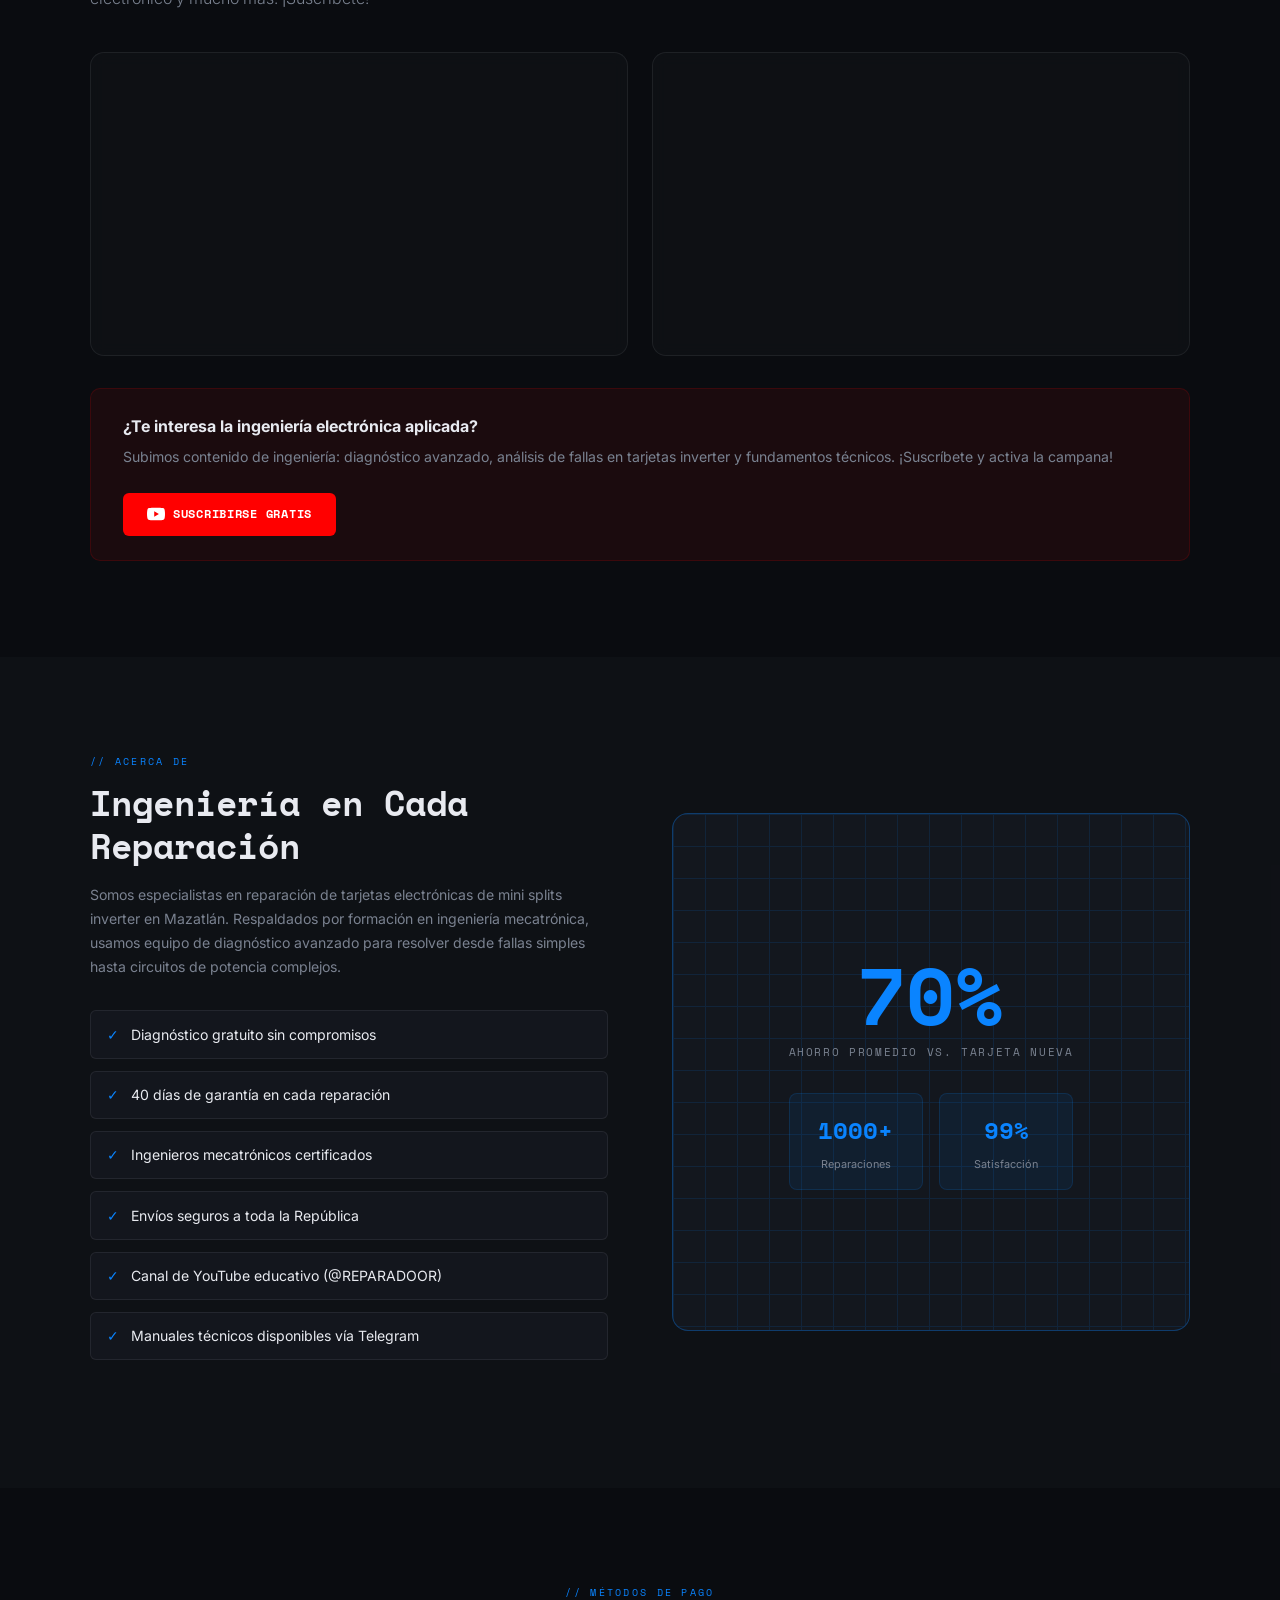
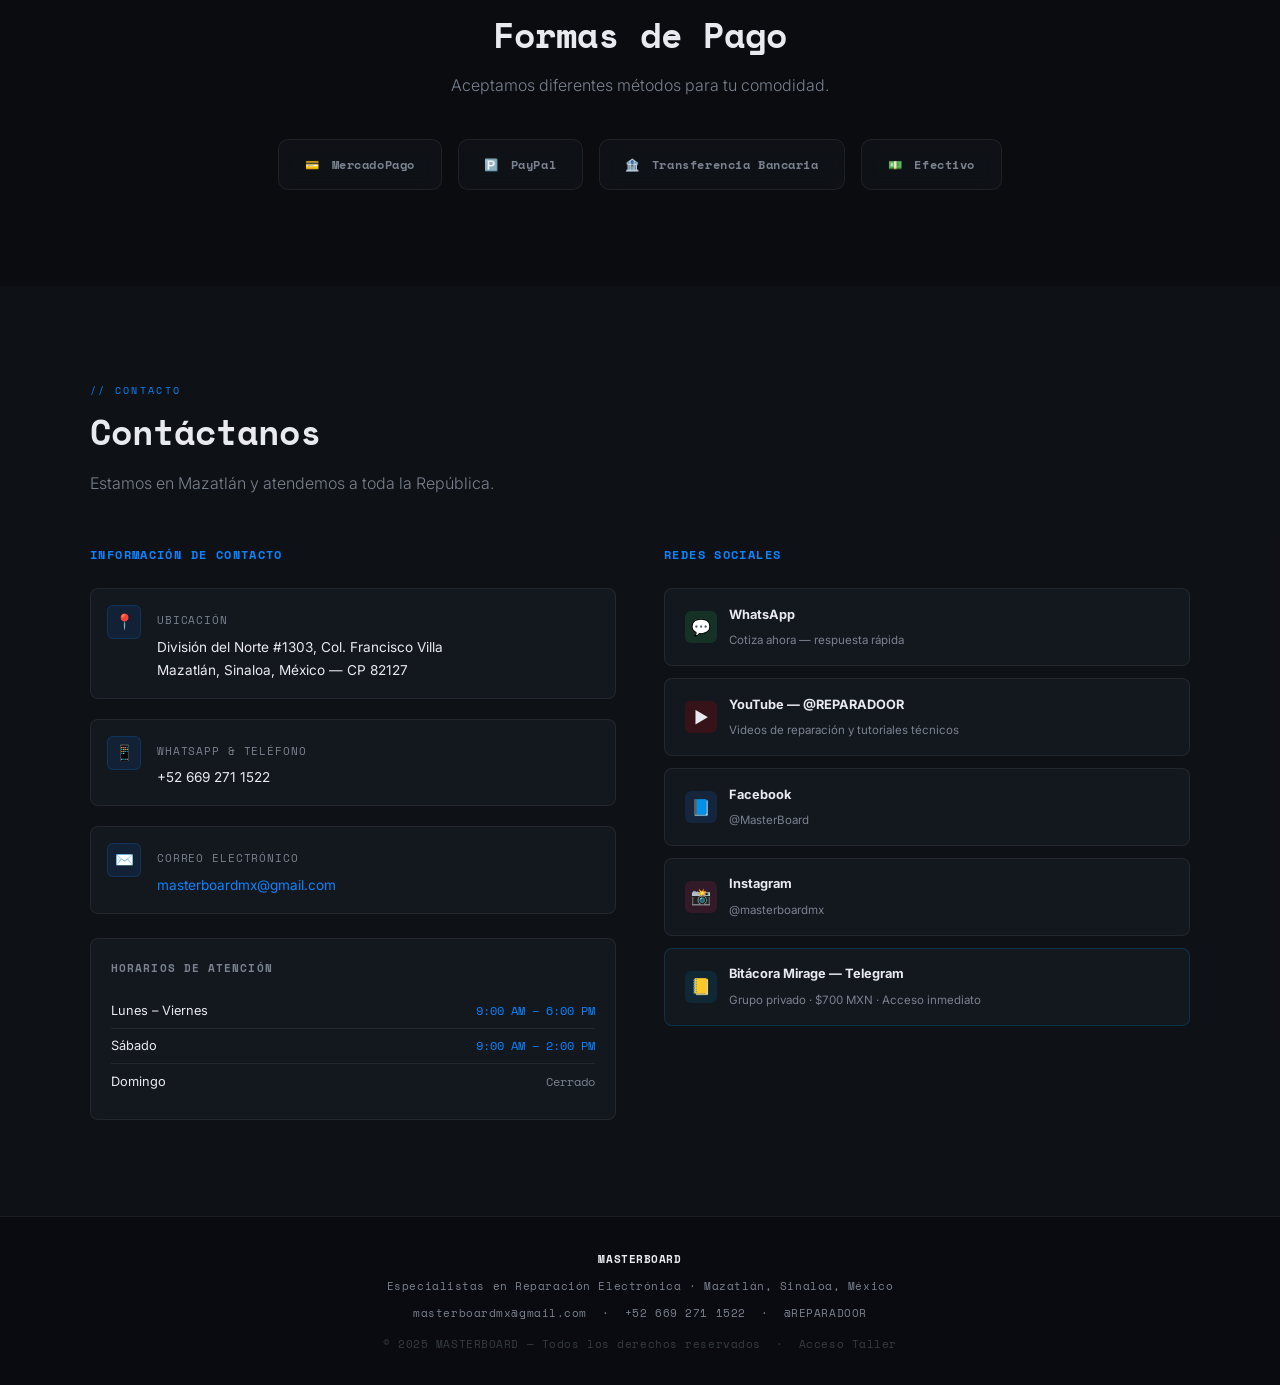
==== commit b52ac72c: "Actualizar página principal: precio Bitácora, eliminar sección Productos y modernizar estilo - Preci" ====
--- a/index.html
+++ b/index.html
@@ -35,12 +35,12 @@
     }
     *, *::before, *::after { margin: 0; padding: 0; box-sizing: border-box; }
     html { scroll-behavior: smooth; }
-    body 
+    body
     <!-- Google Tag Manager (noscript) -->
 <noscript><iframe src="https://www.googletagmanager.com/ns.html?id=GTM-PSGDJ77D"
 height="0" width="0" style="display:none;visibility:hidden"></iframe></noscript>
 <!-- End Google Tag Manager (noscript) -->
-    { font-family: var(--sans); background: var(--bg); color: var(--text); line-height: 1.6; overflow-x: hidden; }
+    { font-family: var(--sans); background: var(--bg); color: var(--text); line-height: 1.7; overflow-x: hidden; }
     ::-webkit-scrollbar { width: 4px; }
     ::-webkit-scrollbar-track { background: var(--bg); }
     ::-webkit-scrollbar-thumb { background: var(--blue-dim); border-radius: 2px; }
@@ -59,8 +59,8 @@
     .nav-links { display: flex; gap: 1.75rem; list-style: none; }
     .nav-links a { font-size: 0.75rem; font-weight: 500; color: var(--text-dim); text-decoration: none; letter-spacing: 0.07em; text-transform: uppercase; transition: color 0.2s; }
     .nav-links a:hover { color: var(--blue); }
-    .nav-cta { font-family: var(--mono); font-size: 0.72rem; background: var(--blue); color: white; padding: 0.5rem 1.2rem; border-radius: 4px; text-decoration: none; font-weight: 700; letter-spacing: 0.06em; transition: background 0.2s, transform 0.15s; white-space: nowrap; }
-    .nav-cta:hover { background: #2296FF; transform: translateY(-1px); }
+    .nav-cta { font-family: var(--mono); font-size: 0.72rem; background: linear-gradient(135deg, #0A84FF, #0066CC); color: white; padding: 0.55rem 1.3rem; border-radius: 6px; text-decoration: none; font-weight: 700; letter-spacing: 0.06em; transition: background 0.2s, transform 0.15s, box-shadow 0.2s; white-space: nowrap; }
+    .nav-cta:hover { background: linear-gradient(135deg, #2296FF, #0A84FF); transform: translateY(-1px); box-shadow: 0 4px 14px rgba(10,132,255,0.35); }
     .hamburger { display: none; flex-direction: column; gap: 5px; cursor: pointer; padding: 4px; background: none; border: none; }
     .hamburger span { width: 22px; height: 2px; background: var(--text); border-radius: 1px; display: block; }
 
@@ -97,47 +97,37 @@
     .hero-sub { font-size: 1.05rem; color: var(--text-dim); max-width: 560px; margin: 0 auto 1rem; font-weight: 300; }
     .hero-saving { display: inline-block; font-family: var(--mono); font-size: 0.82rem; color: var(--orange); background: rgba(255,107,0,0.1); border: 1px solid rgba(255,107,0,0.25); border-radius: 6px; padding: 0.45rem 1.25rem; margin-bottom: 2.5rem; }
     .hero-buttons { display: flex; gap: 1rem; justify-content: center; flex-wrap: wrap; }
-    .btn-primary { display: inline-flex; align-items: center; gap: 0.6rem; font-family: var(--mono); font-size: 0.82rem; font-weight: 700; background: var(--blue); color: white; padding: 0.9rem 2rem; border-radius: 6px; text-decoration: none; letter-spacing: 0.05em; transition: all 0.2s; }
-    .btn-primary:hover { background: #2296FF; transform: translateY(-2px); box-shadow: 0 8px 24px rgba(10,132,255,0.35); }
-    .btn-secondary { display: inline-flex; align-items: center; gap: 0.6rem; font-family: var(--mono); font-size: 0.82rem; font-weight: 700; background: transparent; color: var(--text); padding: 0.9rem 2rem; border-radius: 6px; text-decoration: none; letter-spacing: 0.05em; border: 1px solid var(--border); transition: all 0.2s; }
-    .btn-secondary:hover { border-color: rgba(255,255,255,0.25); transform: translateY(-2px); }
+    .btn-primary { display: inline-flex; align-items: center; gap: 0.6rem; font-family: var(--mono); font-size: 0.82rem; font-weight: 700; background: linear-gradient(135deg, #0A84FF, #0066CC); color: white; padding: 0.95rem 2.1rem; border-radius: 8px; text-decoration: none; letter-spacing: 0.05em; transition: all 0.25s; }
+    .btn-primary:hover { background: linear-gradient(135deg, #2296FF, #0A84FF); transform: translateY(-2px); box-shadow: 0 10px 30px rgba(10,132,255,0.4); }
+    .btn-secondary { display: inline-flex; align-items: center; gap: 0.6rem; font-family: var(--mono); font-size: 0.82rem; font-weight: 700; background: transparent; color: var(--text); padding: 0.95rem 2.1rem; border-radius: 8px; text-decoration: none; letter-spacing: 0.05em; border: 1px solid rgba(255,255,255,0.15); transition: all 0.25s; }
+    .btn-secondary:hover { border-color: rgba(255,255,255,0.3); transform: translateY(-2px); box-shadow: 0 6px 20px rgba(255,255,255,0.06); }
     .hero-stats { display: flex; gap: 3rem; justify-content: center; margin-top: 4rem; padding-top: 3rem; border-top: 1px solid var(--border); flex-wrap: wrap; }
     .hero-stat .num { font-family: var(--mono); font-size: 2rem; font-weight: 700; color: var(--blue); }
     .hero-stat .label { font-size: 0.72rem; color: var(--text-dim); text-transform: uppercase; letter-spacing: 0.08em; margin-top: 0.2rem; }
 
     /* fondos semi-transparentes para ver las partículas */
-    body { font-family: var(--sans); background: var(--bg); color: var(--text); line-height: 1.6; overflow-x: hidden; }
+    body { font-family: var(--sans); background: var(--bg); color: var(--text); line-height: 1.7; overflow-x: hidden; }
     section { padding: 6rem 2rem; background: transparent; }
     .container { max-width: 1100px; margin: 0 auto; }
-    .section-label { font-family: var(--mono); font-size: 0.65rem; color: var(--blue); letter-spacing: 0.18em; text-transform: uppercase; margin-bottom: 0.75rem; }
+    .section-label { font-family: var(--mono); font-size: 0.65rem; color: var(--blue); letter-spacing: 0.22em; text-transform: uppercase; margin-bottom: 0.75rem; }
     .section-title { font-family: var(--mono); font-size: clamp(1.5rem, 2.8vw, 2.2rem); font-weight: 700; margin-bottom: 1rem; line-height: 1.2; }
-    .section-sub { color: var(--text-dim); font-size: 0.95rem; max-width: 500px; font-weight: 300; margin-bottom: 3rem; }
-    .section-label { font-family: var(--mono); font-size: 0.65rem; color: var(--blue); letter-spacing: 0.18em; text-transform: uppercase; margin-bottom: 0.75rem; }
+    .section-sub { color: var(--text-dim); font-size: 1rem; max-width: 500px; font-weight: 300; margin-bottom: 3rem; }
+    .section-label { font-family: var(--mono); font-size: 0.65rem; color: var(--blue); letter-spacing: 0.22em; text-transform: uppercase; margin-bottom: 0.75rem; }
     .section-title { font-family: var(--mono); font-size: clamp(1.5rem, 2.8vw, 2.2rem); font-weight: 700; margin-bottom: 1rem; line-height: 1.2; }
-    .section-sub { color: var(--text-dim); font-size: 0.95rem; max-width: 500px; font-weight: 300; margin-bottom: 3rem; }
+    .section-sub { color: var(--text-dim); font-size: 1rem; max-width: 500px; font-weight: 300; margin-bottom: 3rem; }
 
     #servicios { background: rgba(17,19,24,0.82) !important; }
-    .services-grid { display: grid; grid-template-columns: repeat(auto-fit, minmax(300px, 1fr)); gap: 1px; background: var(--border); border: 1px solid var(--border); border-radius: 12px; overflow: hidden; }
-    .service-card { background: rgba(17,19,24,0.75); padding: 2rem; transition: background 0.2s; position: relative; overflow: hidden; }
-    .service-card::before { content: ''; position: absolute; top: 0; left: 0; right: 0; height: 2px; background: var(--blue); transform: scaleX(0); transform-origin: left; transition: transform 0.3s; }
-    .service-card:hover { background: rgba(24,28,36,0.88); }
+    .services-grid { display: grid; grid-template-columns: repeat(auto-fit, minmax(300px, 1fr)); gap: 1px; background: var(--border); border: 1px solid var(--border); border-radius: 14px; overflow: hidden; }
+    .service-card { background: rgba(17,19,24,0.75); backdrop-filter: blur(8px); padding: 2rem; transition: background 0.25s, box-shadow 0.25s; position: relative; overflow: hidden; }
+    .service-card::before { content: ''; position: absolute; top: 0; left: 0; right: 0; height: 2px; background: linear-gradient(90deg, var(--blue), #38b6ff); transform: scaleX(0); transform-origin: left; transition: transform 0.35s; }
+    .service-card:hover { background: rgba(24,28,36,0.92); box-shadow: 0 0 28px rgba(10,132,255,0.1) inset; }
     .service-card:hover::before { transform: scaleX(1); }
     .service-num { font-family: var(--mono); font-size: 0.62rem; color: var(--blue); letter-spacing: 0.12em; margin-bottom: 1.25rem; opacity: 0.6; }
-    .service-icon-box { width: 42px; height: 42px; background: rgba(10,132,255,0.1); border: 1px solid rgba(10,132,255,0.2); border-radius: 8px; display: flex; align-items: center; justify-content: center; margin-bottom: 1.25rem; }
+    .service-icon-box { width: 44px; height: 44px; background: rgba(10,132,255,0.12); border: 1px solid rgba(10,132,255,0.25); border-radius: 10px; display: flex; align-items: center; justify-content: center; margin-bottom: 1.25rem; }
     .service-icon-box svg { width: 20px; height: 20px; stroke: var(--blue); fill: none; stroke-width: 1.5; stroke-linecap: round; stroke-linejoin: round; }
-    .service-card h3 { font-family: var(--mono); font-size: 0.88rem; font-weight: 700; margin-bottom: 0.75rem; }
-    .service-card p { font-size: 0.85rem; color: var(--text-dim); line-height: 1.65; }
-
-    .products-grid { display: grid; grid-template-columns: repeat(auto-fit, minmax(230px, 1fr)); gap: 1.5rem; }
-    .product-card { background: rgba(17,19,24,0.75); border: 1px solid var(--border); border-radius: 10px; overflow: hidden; transition: border-color 0.2s, transform 0.2s; }
-    .product-card:hover { border-color: rgba(10,132,255,0.4); transform: translateY(-4px); }
-    .product-visual { height: 130px; background: rgba(24,28,36,0.8); display: flex; align-items: center; justify-content: center; border-bottom: 1px solid var(--border); position: relative; overflow: hidden; }
-    .product-visual svg { width: 52px; height: 52px; opacity: 0.55; }
-    .pvc { position: absolute; inset: 0; opacity: 0.07; background-image: linear-gradient(var(--blue) 1px, transparent 1px), linear-gradient(90deg, var(--blue) 1px, transparent 1px); background-size: 20px 20px; }
-    .product-body { padding: 1.2rem; }
-    .product-body h3 { font-family: var(--mono); font-size: 0.78rem; font-weight: 700; margin-bottom: 0.4rem; line-height: 1.3; }
-    .product-body p { font-size: 0.76rem; color: var(--text-dim); margin-bottom: 1rem; }
-    .product-badge { font-family: var(--mono); font-size: 0.62rem; color: var(--text-dim); border: 1px solid var(--border); border-radius: 4px; padding: 0.18rem 0.55rem; display: inline-block; margin-bottom: 1rem; }
+    .service-card h3 { font-family: var(--mono); font-size: 0.9rem; font-weight: 700; margin-bottom: 0.75rem; }
+    .service-card p { font-size: 0.88rem; color: var(--text-dim); line-height: 1.7; }
+
     .btn-wa { display: flex; align-items: center; justify-content: center; gap: 0.5rem; background: rgba(37,211,102,0.1); border: 1px solid rgba(37,211,102,0.25); color: #25D366; font-family: var(--mono); font-size: 0.7rem; font-weight: 700; padding: 0.6rem; border-radius: 6px; text-decoration: none; letter-spacing: 0.05em; transition: background 0.2s; width: 100%; }
     .btn-wa:hover { background: rgba(37,211,102,0.18); }
 
@@ -158,8 +148,8 @@
     .yt-badge:hover { background: rgba(255,0,0,0.2); }
     .yt-badge svg { width: 20px; height: 20px; fill: #FF4444; flex-shrink: 0; }
     .yt-grid { display: grid; grid-template-columns: repeat(auto-fit, minmax(300px, 1fr)); gap: 1.5rem; margin-bottom: 2rem; }
-    .yt-card { background: rgba(17,19,24,0.7); border: 1px solid var(--border); border-radius: 10px; overflow: hidden; transition: border-color 0.2s, transform 0.2s; }
-    .yt-card:hover { border-color: rgba(255,0,0,0.3); transform: translateY(-3px); }
+    .yt-card { background: rgba(17,19,24,0.7); backdrop-filter: blur(8px); border: 1px solid var(--border); border-radius: 14px; overflow: hidden; transition: border-color 0.25s, transform 0.25s, box-shadow 0.25s; }
+    .yt-card:hover { border-color: rgba(255,0,0,0.35); transform: translateY(-4px); box-shadow: 0 12px 32px rgba(255,0,0,0.1); }
     .yt-embed { width: 100%; aspect-ratio: 16/9; display: block; border: none; }
     .yt-banner { background: rgba(255,0,0,0.07); border: 1px solid rgba(255,0,0,0.15); border-radius: 10px; padding: 1.5rem 2rem; display: flex; align-items: center; justify-content: space-between; gap: 1.5rem; flex-wrap: wrap; }
     .yt-banner strong { color: var(--text); display: block; font-size: 1rem; margin-bottom: 0.3rem; }
@@ -170,7 +160,7 @@
 
     /* BITÁCORA */
     #bitacora { background: rgba(17,19,24,0.82) !important; }
-    .bitacora-card { background: rgba(24,28,36,0.7); border: 1px solid var(--border-bright); border-radius: 16px; overflow: hidden; display: grid; grid-template-columns: 1fr 1fr; }
+    .bitacora-card { background: rgba(24,28,36,0.7); backdrop-filter: blur(10px); border: 1px solid var(--border-bright); border-radius: 16px; overflow: hidden; display: grid; grid-template-columns: 1fr 1fr; box-shadow: 0 8px 40px rgba(10,132,255,0.08); }
     .bitacora-left { background: rgba(10,12,16,0.85); padding: 3rem 2.5rem; position: relative; overflow: hidden; border-right: 1px solid var(--border-bright); }
     .bitacora-left::before { content: ''; position: absolute; inset: 0; background-image: linear-gradient(rgba(10,132,255,0.06) 1px, transparent 1px), linear-gradient(90deg, rgba(10,132,255,0.06) 1px, transparent 1px); background-size: 28px 28px; }
     .bitacora-left-inner { position: relative; z-index: 2; }
@@ -182,22 +172,23 @@
     .bit-currency { font-family: var(--mono); font-size: 1rem; color: var(--text-dim); }
     .bit-price { font-family: var(--mono); font-size: 2.8rem; font-weight: 700; line-height: 1; }
     .bit-price-note { font-size: 0.75rem; color: var(--text-dim); margin-bottom: 1.75rem; }
-    .btn-tg { display: inline-flex; align-items: center; gap: 0.6rem; background: #0088CC; color: white; font-family: var(--mono); font-size: 0.78rem; font-weight: 700; padding: 0.85rem 1.75rem; border-radius: 6px; text-decoration: none; letter-spacing: 0.06em; transition: all 0.2s; }
-    .btn-tg:hover { background: #0099DD; transform: translateY(-2px); box-shadow: 0 6px 20px rgba(0,136,204,0.35); }
+    .btn-tg { display: inline-flex; align-items: center; gap: 0.6rem; background: linear-gradient(135deg, #0088CC, #006699); color: white; font-family: var(--mono); font-size: 0.78rem; font-weight: 700; padding: 0.9rem 1.85rem; border-radius: 8px; text-decoration: none; letter-spacing: 0.06em; transition: all 0.25s; }
+    .btn-tg:hover { background: linear-gradient(135deg, #0099DD, #0088CC); transform: translateY(-2px); box-shadow: 0 8px 24px rgba(0,136,204,0.4); }
     .btn-tg svg { width: 18px; height: 18px; fill: white; }
     .bitacora-right { padding: 3rem 2.5rem; }
     .bitacora-right h3 { font-family: var(--mono); font-size: 0.7rem; color: var(--blue); text-transform: uppercase; letter-spacing: 0.12em; margin-bottom: 1.5rem; }
     .bit-features { list-style: none; display: flex; flex-direction: column; gap: 0.9rem; margin-bottom: 2rem; }
     .bit-features li { display: flex; gap: 0.8rem; align-items: flex-start; font-size: 0.875rem; }
     .bit-icon { width: 22px; height: 22px; background: rgba(10,132,255,0.12); border: 1px solid rgba(10,132,255,0.2); border-radius: 5px; display: flex; align-items: center; justify-content: center; font-size: 0.78rem; flex-shrink: 0; margin-top: 2px; }
-    .bit-features li strong { display: block; font-size: 0.85rem; margin-bottom: 0.15rem; }
-    .bit-features li span { font-size: 0.78rem; color: var(--text-dim); }
+    .bit-features li strong { display: block; font-size: 0.88rem; margin-bottom: 0.2rem; letter-spacing: 0.01em; }
+    .bit-features li span { font-size: 0.8rem; color: var(--text-dim); line-height: 1.6; }
     .bit-offer { background: rgba(255,107,0,0.08); border: 1px solid rgba(255,107,0,0.2); border-radius: 8px; padding: 1rem 1.25rem; }
     .bit-offer h4 { font-family: var(--mono); font-size: 0.7rem; color: var(--orange); text-transform: uppercase; letter-spacing: 0.1em; margin-bottom: 0.5rem; }
     .bit-offer p { font-size: 0.8rem; color: var(--text-dim); line-height: 1.55; }
 
     .payment-strip { display: flex; gap: 1rem; flex-wrap: wrap; justify-content: center; }
-    .payment-card { display: flex; align-items: center; gap: 0.75rem; background: rgba(17,19,24,0.7); border: 1px solid var(--border); border-radius: 8px; padding: 0.85rem 1.5rem; font-family: var(--mono); font-size: 0.72rem; font-weight: 700; color: var(--text-dim); letter-spacing: 0.05em; transition: all 0.2s; }
+    .payment-card { display: flex; align-items: center; gap: 0.75rem; background: rgba(17,19,24,0.75); backdrop-filter: blur(8px); border: 1px solid var(--border); border-radius: 10px; padding: 0.9rem 1.6rem; font-family: var(--mono); font-size: 0.72rem; font-weight: 700; color: var(--text-dim); letter-spacing: 0.05em; transition: all 0.25s; }
+    .payment-card:hover { border-color: rgba(10,132,255,0.3); box-shadow: 0 4px 16px rgba(10,132,255,0.08); color: var(--text); }
     .payment-card:hover { border-color: rgba(10,132,255,0.3); color: var(--text); }
 
     #contacto { background: rgba(17,19,24,0.82) !important; }
@@ -260,7 +251,6 @@
     <li><a href="#inicio">Inicio</a></li>
     <li><a href="#bitacora">Bitácora</a></li>
     <li><a href="#servicios">Servicios</a></li>
-    <li><a href="#productos">Productos</a></li>
     <li><a href="#youtube">YouTube</a></li>
     <li><a href="#contacto">Contacto</a></li>
     <li><a href="/taller.html" style="color:var(--blue);">⚙ Taller</a></li>
@@ -302,7 +292,7 @@
           <div class="bit-badge">📒 PRODUCTO DIGITAL</div>
           <div class="bit-title">Bitácora <span>Mirage</span><br>Inverter</div>
           <div class="bit-sub">Guía técnica especializada en tarjetas Mirage. Distribuida vía grupo privado de Telegram.</div>
-          <div class="bit-price-row"><span class="bit-currency">MXN</span><span class="bit-price">$600</span></div>
+          <div class="bit-price-row"><span class="bit-currency">MXN</span><span class="bit-price">$700</span></div>
           <div class="bit-price-note">Pago único · Acceso inmediato · Sin mensualidad</div>
           <a href="https://wa.me/526692711522?text=Hola,%20me%20interesa%20la%20Bitácora%20Mirage%20Inverter" class="btn-tg" target="_blank">
             <svg viewBox="0 0 24 24"><path d="M12 0C5.373 0 0 5.373 0 12s5.373 12 12 12 12-5.373 12-12S18.627 0 12 0zm5.894 8.221l-1.97 9.28c-.145.658-.537.818-1.084.508l-3-2.21-1.447 1.394c-.16.16-.295.295-.605.295l.213-3.053 5.56-5.023c.242-.213-.054-.333-.373-.12L7.19 13.867l-2.965-.924c-.643-.204-.657-.643.136-.953l11.57-4.461c.537-.194 1.006.131.963.692z"/></svg>
@@ -374,19 +364,6 @@
   </div>
 </section>
 
-<section id="productos">
-  <div class="container">
-    <div class="section-label reveal">// PRODUCTOS</div>
-    <h2 class="section-title reveal">Componentes Disponibles</h2>
-    <p class="section-sub reveal">Próximamente tendremos componentes y refacciones disponibles para compra directa.</p>
-    <div style="display:flex;flex-direction:column;align-items:center;justify-content:center;padding:4rem 2rem;background:rgba(255,255,255,0.03);border:1px dashed rgba(10,132,255,0.25);border-radius:16px;text-align:center;" class="reveal">
-      <div style="font-size:3rem;margin-bottom:1rem;">🔧</div>
-      <div style="font-family:var(--mono);font-size:1.1rem;font-weight:700;color:var(--blue);letter-spacing:0.1em;margin-bottom:0.75rem;">PRÓXIMAMENTE</div>
-      <p style="color:var(--text-dim);font-size:0.9rem;max-width:400px;line-height:1.7;">Estamos preparando nuestro catálogo de componentes. Por ahora puedes consultarnos directamente vía WhatsApp.</p>
-      <a href="https://wa.me/526692711522?text=Hola,%20me%20interesa%20un%20componente%20electrónico" class="btn-wa" target="_blank" style="margin-top:1.5rem;display:inline-flex;align-items:center;gap:0.5rem;background:rgba(37,211,102,0.12);border:1px solid rgba(37,211,102,0.3);color:#25D366;padding:0.75rem 1.5rem;border-radius:8px;text-decoration:none;font-size:0.85rem;font-weight:500;">💬 Consultar vía WhatsApp</a>
-    </div>
-  </div>
-</section>
 
 <!-- ═══════════════════════════════════════════════════════════
      YOUTUBE
@@ -522,7 +499,7 @@
           </a>
           <a href="https://wa.me/526692711522?text=Hola,%20quiero%20info%20de%20la%20Bitácora%20Mirage" class="social-btn" target="_blank" style="border-color:rgba(0,136,204,0.25);">
             <div class="sb-icon" style="background:rgba(0,136,204,0.15);">📒</div>
-            <div><strong>Bitácora Mirage — Telegram</strong><span>Grupo privado · $600 MXN · Acceso inmediato</span></div>
+            <div><strong>Bitácora Mirage — Telegram</strong><span>Grupo privado · $700 MXN · Acceso inmediato</span></div>
           </a>
         </div>
       </div>
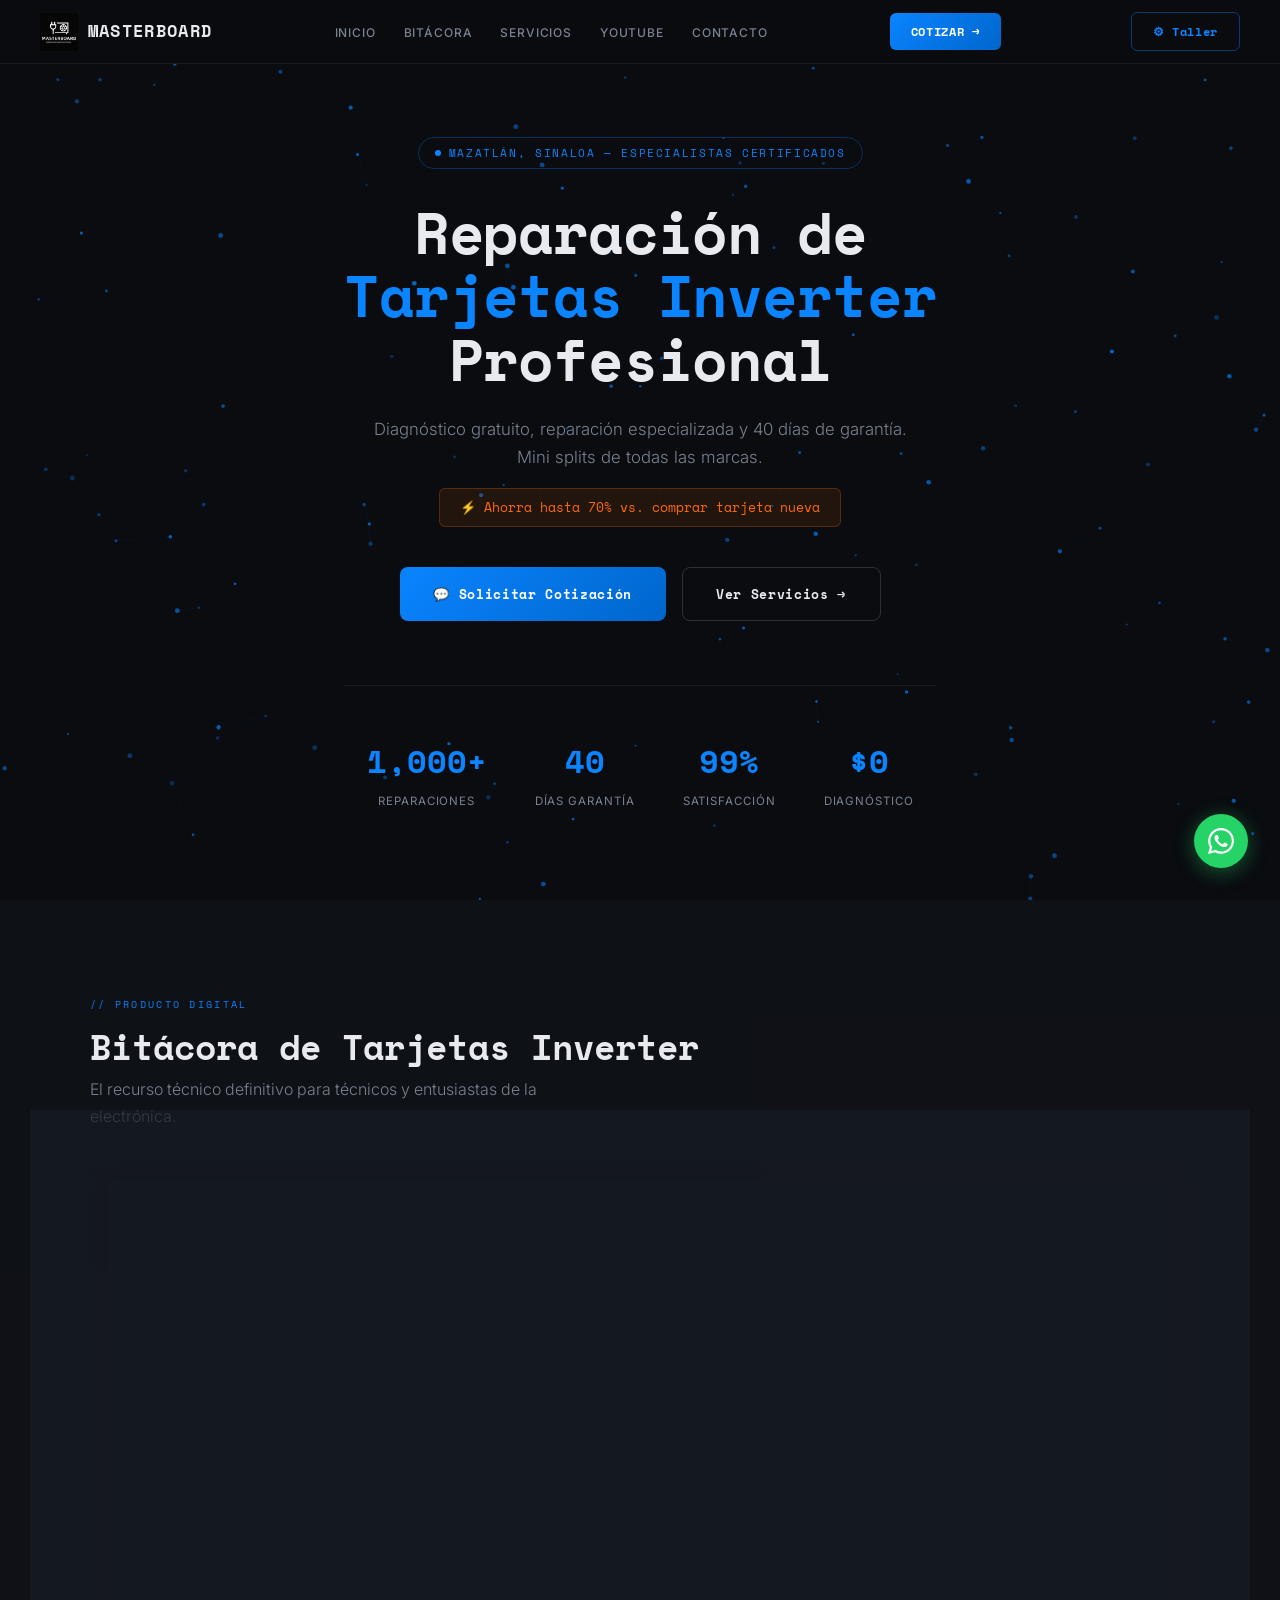
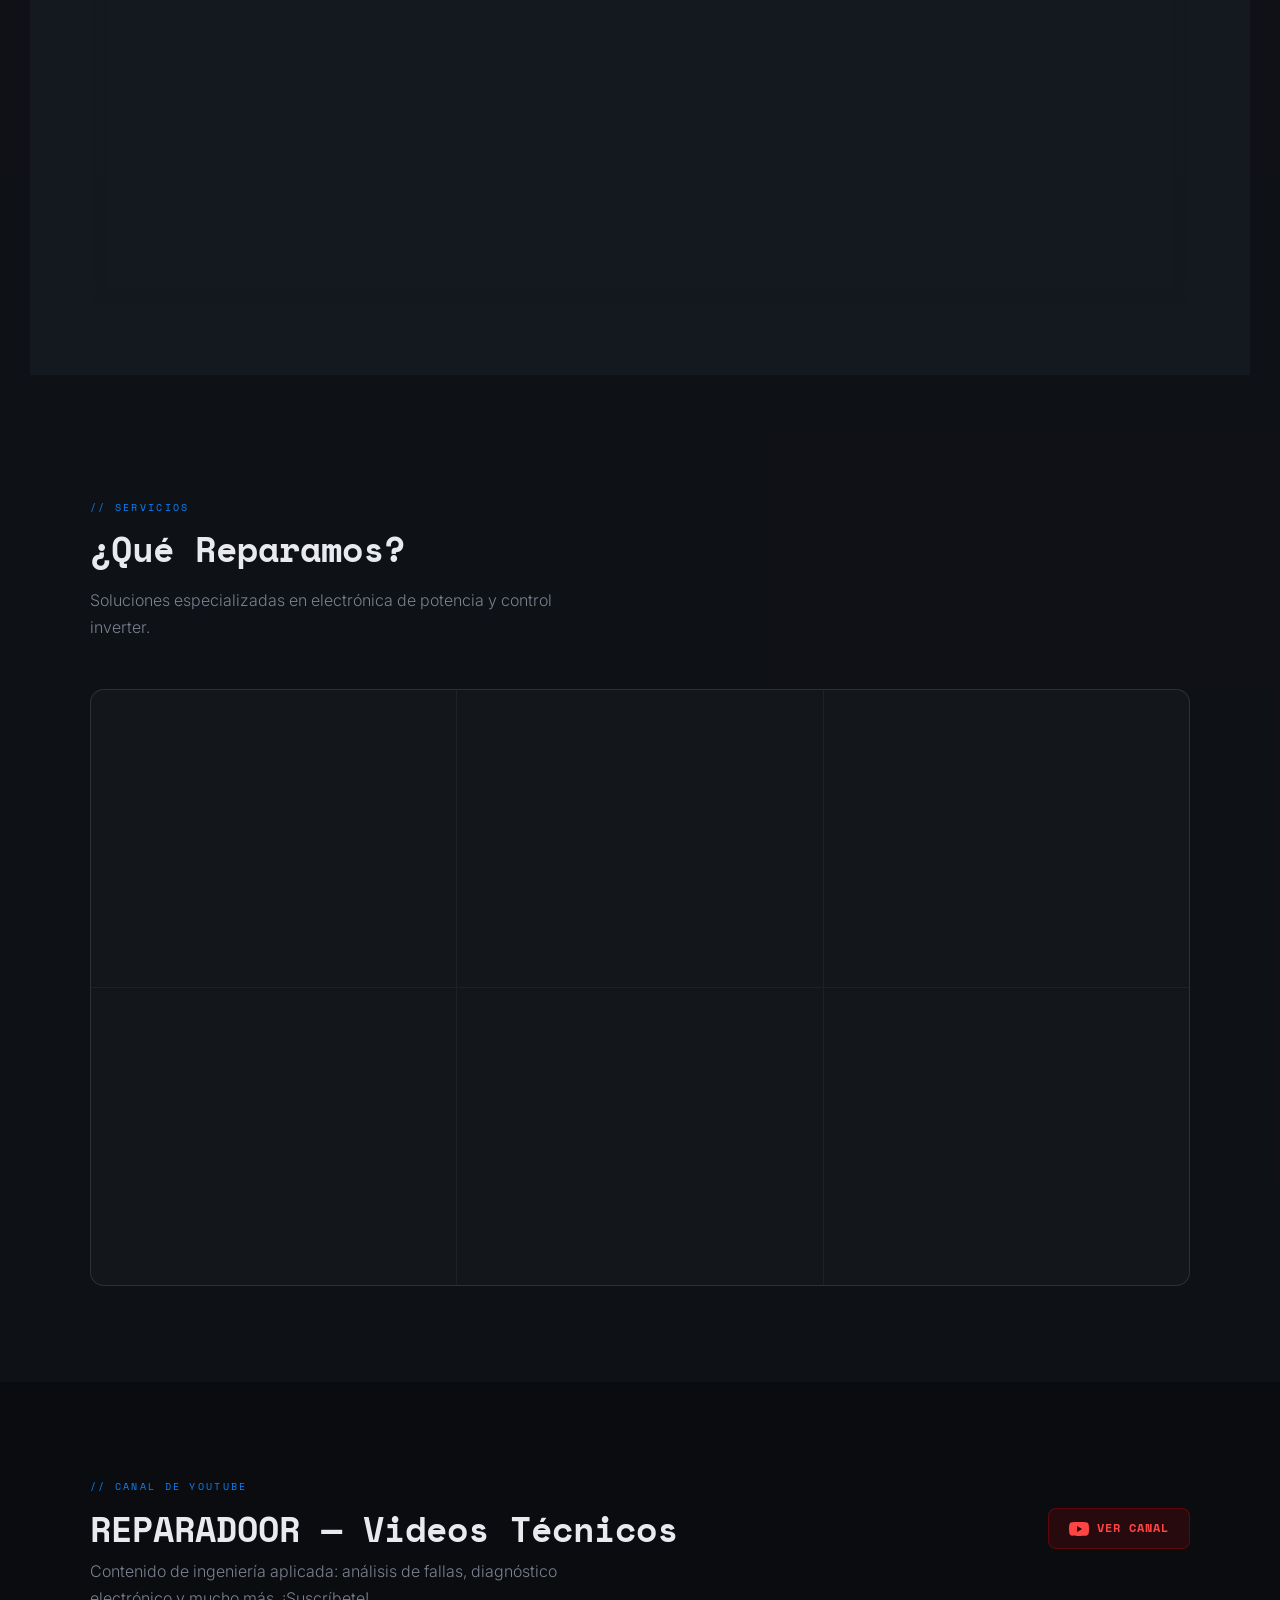
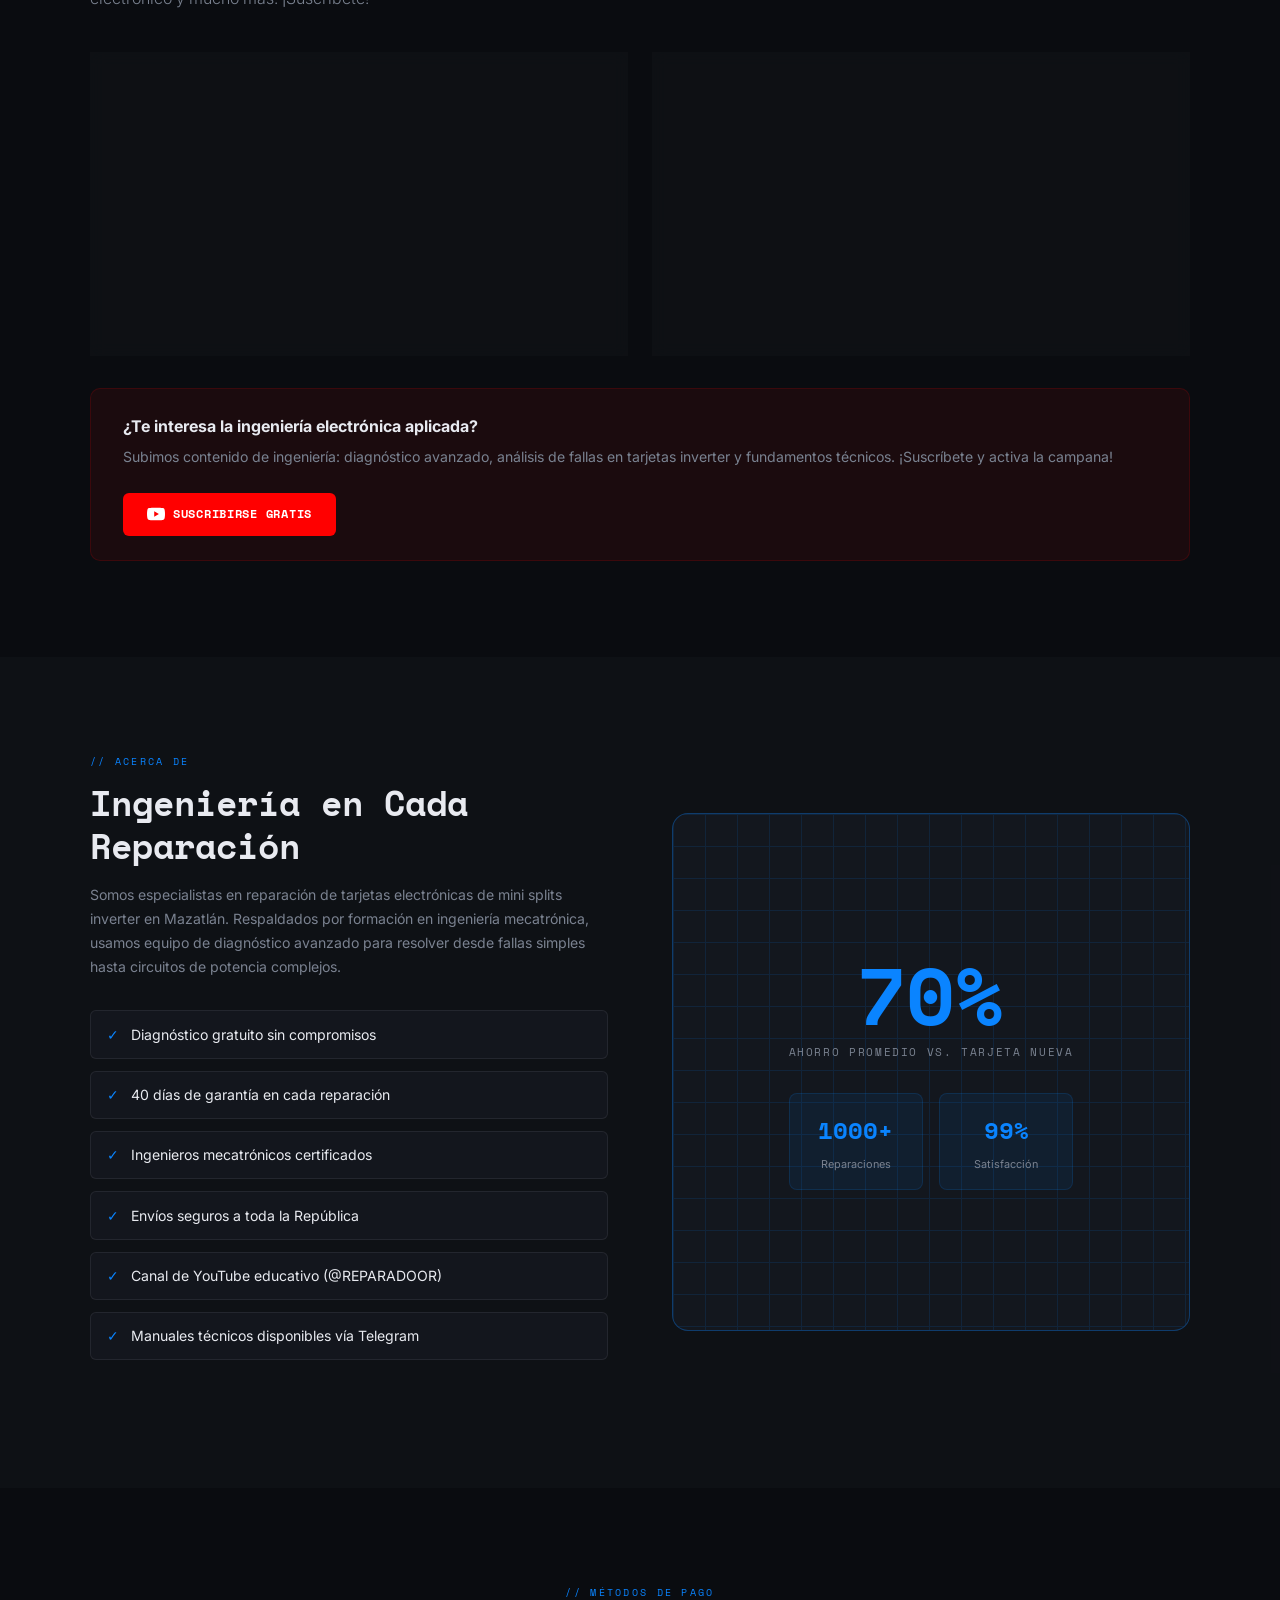
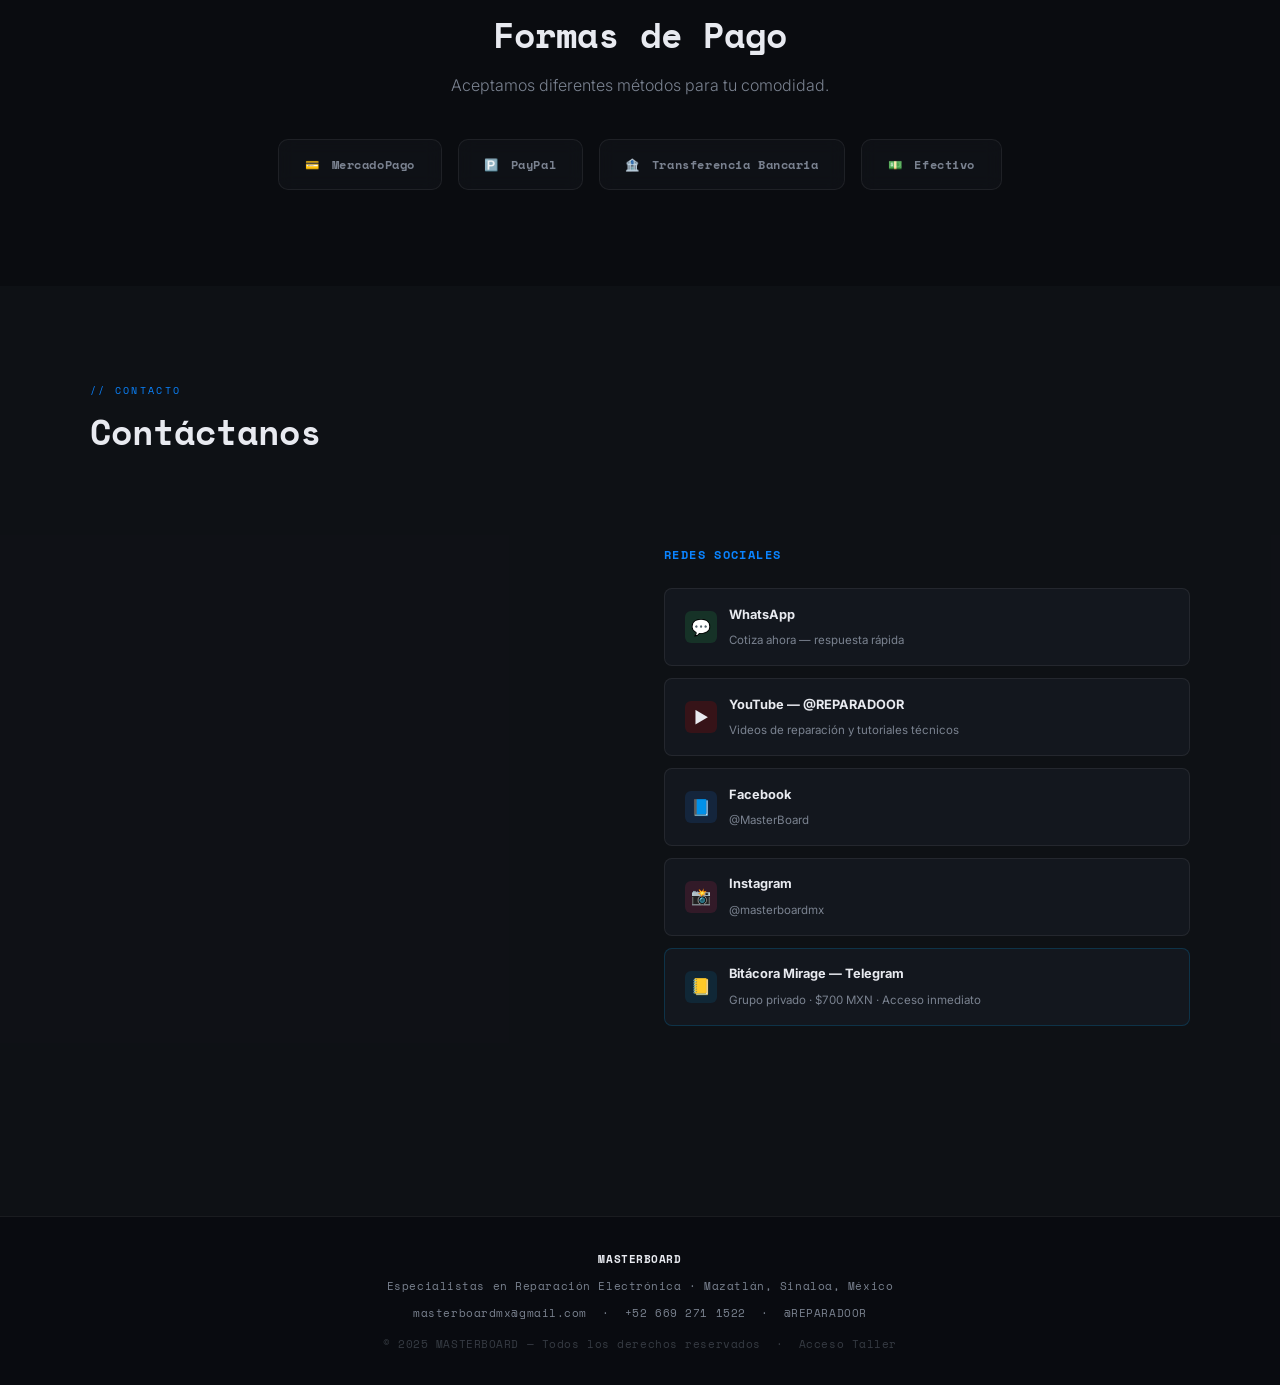
==== commit 5cbeff25: "Fix: eliminar link duplicado de Taller en el nav El link "⚙ Taller" aparecía dos veces: en la lista " ====
--- a/index.html
+++ b/index.html
@@ -253,7 +253,6 @@
     <li><a href="#servicios">Servicios</a></li>
     <li><a href="#youtube">YouTube</a></li>
     <li><a href="#contacto">Contacto</a></li>
-    <li><a href="/taller.html" style="color:var(--blue);">⚙ Taller</a></li>
   </ul>
   <a href="https://wa.me/526692711522" class="nav-cta" target="_blank">COTIZAR →</a>
   <a href="/taller.html" class="nav-cta" style="background:transparent;border:1px solid rgba(10,132,255,0.4);color:var(--blue);margin-left:0.5rem;" title="Acceso interno">⚙ Taller</a>
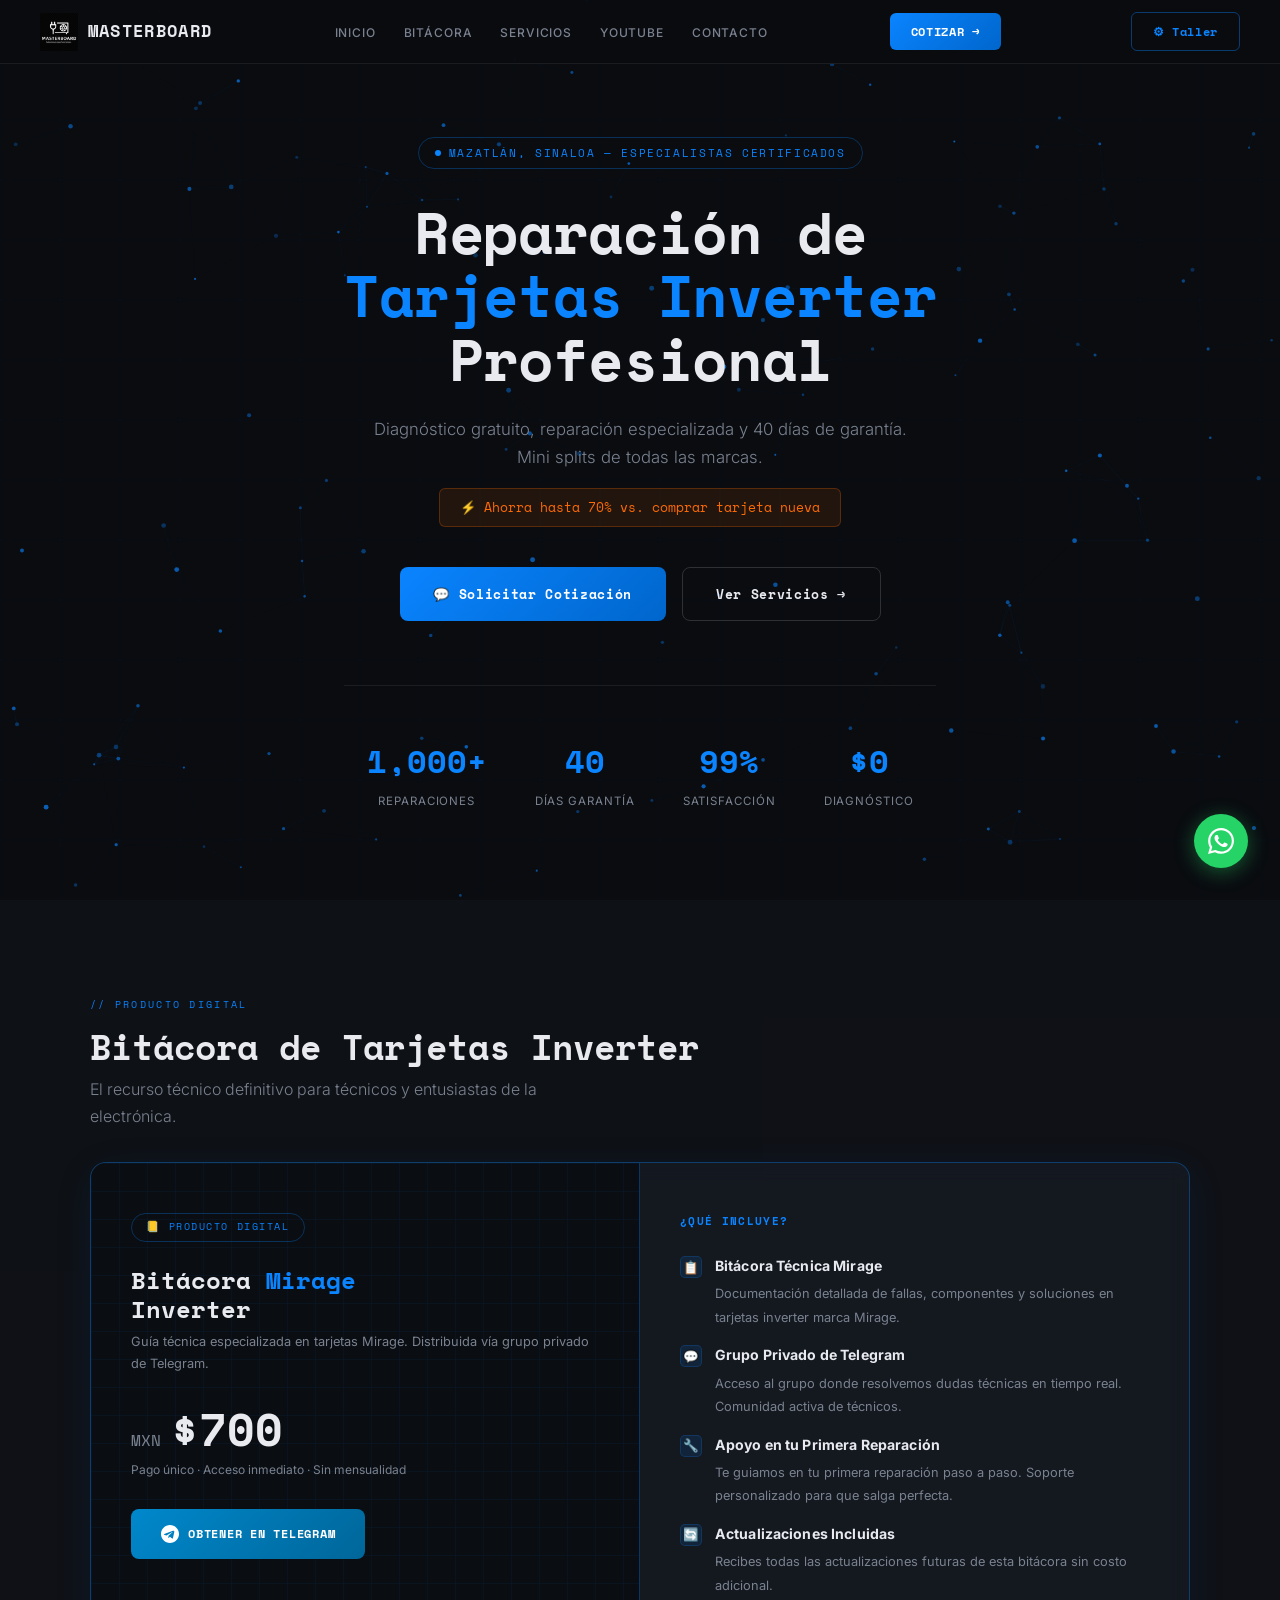
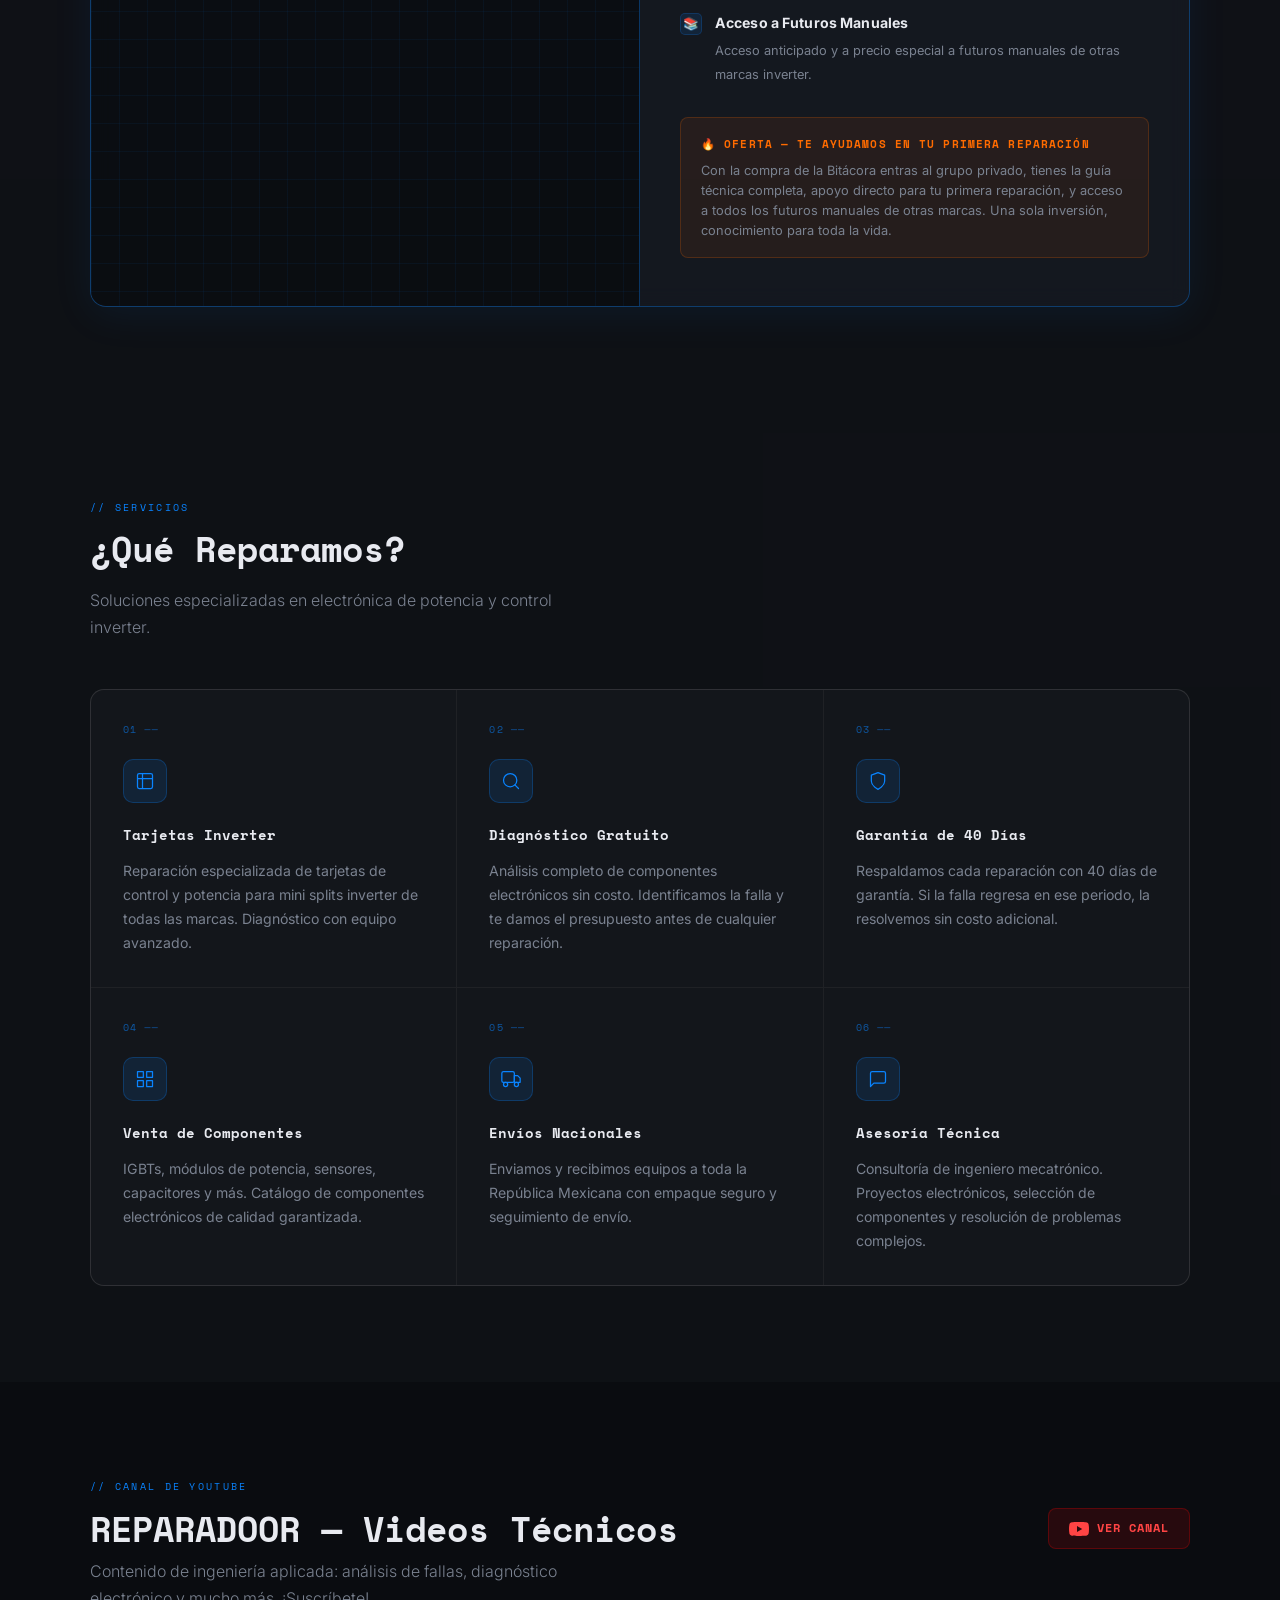
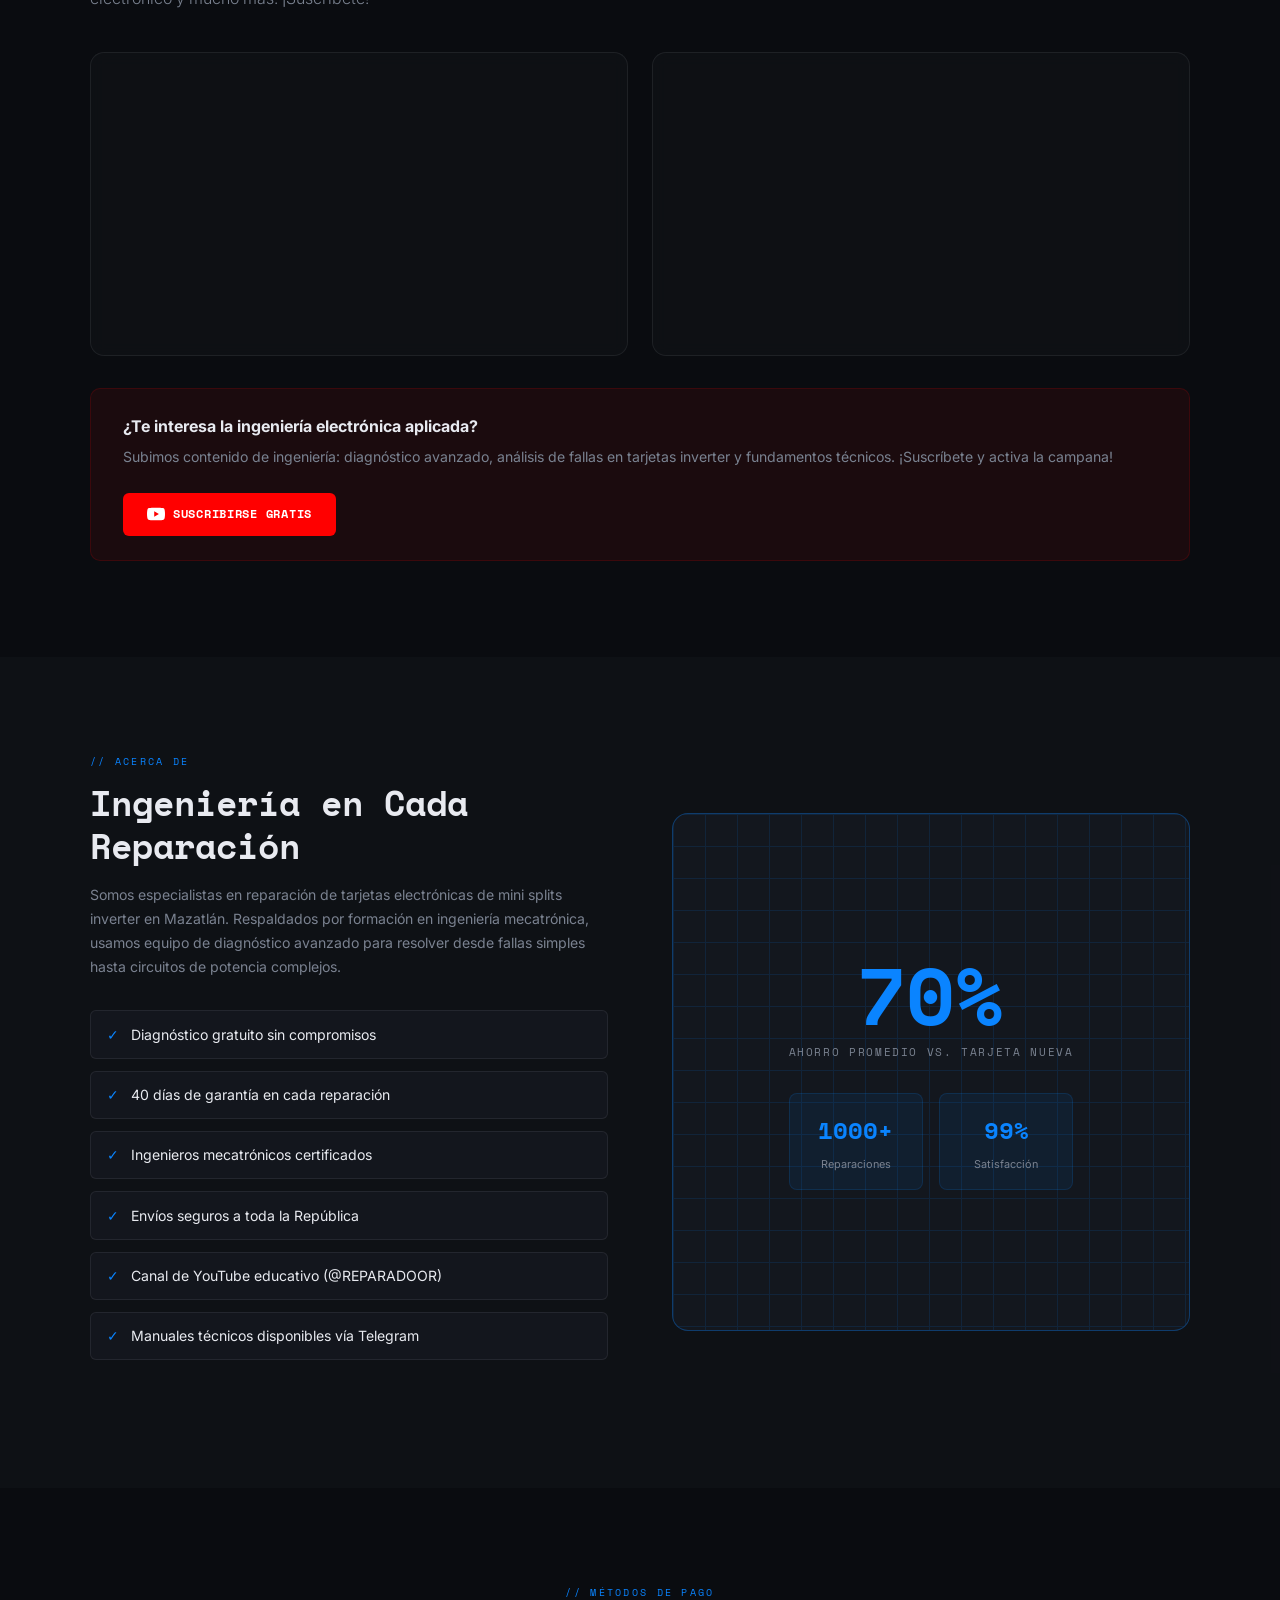
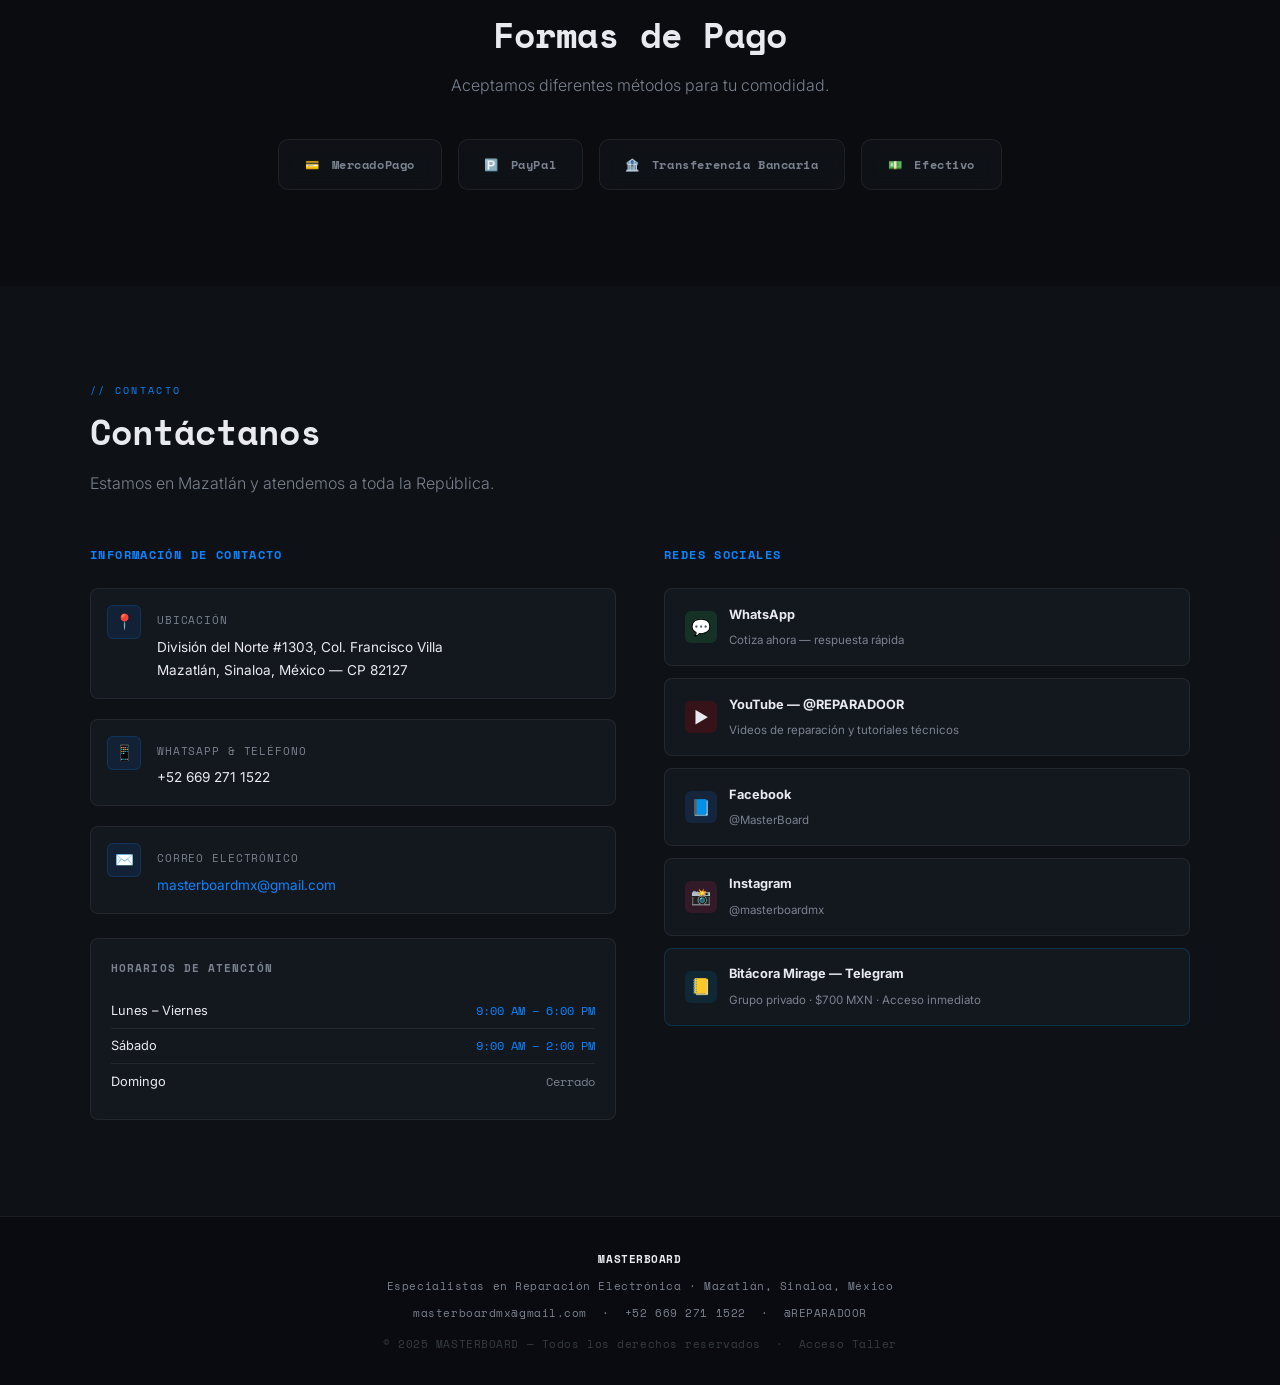
==== commit 9f844769: "Fix: corregir placement del noscript de GTM El tag noscript de Google Tag Manager estaba dentro del " ====
--- a/index.html
+++ b/index.html
@@ -35,12 +35,7 @@
     }
     *, *::before, *::after { margin: 0; padding: 0; box-sizing: border-box; }
     html { scroll-behavior: smooth; }
-    body
-    <!-- Google Tag Manager (noscript) -->
-<noscript><iframe src="https://www.googletagmanager.com/ns.html?id=GTM-PSGDJ77D"
-height="0" width="0" style="display:none;visibility:hidden"></iframe></noscript>
-<!-- End Google Tag Manager (noscript) -->
-    { font-family: var(--sans); background: var(--bg); color: var(--text); line-height: 1.7; overflow-x: hidden; }
+    body { font-family: var(--sans); background: var(--bg); color: var(--text); line-height: 1.7; overflow-x: hidden; }
     ::-webkit-scrollbar { width: 4px; }
     ::-webkit-scrollbar-track { background: var(--bg); }
     ::-webkit-scrollbar-thumb { background: var(--blue-dim); border-radius: 2px; }
@@ -235,6 +230,10 @@
   </style>
 </head>
 <body>
+<!-- Google Tag Manager (noscript) -->
+<noscript><iframe src="https://www.googletagmanager.com/ns.html?id=GTM-PSGDJ77D"
+height="0" width="0" style="display:none;visibility:hidden"></iframe></noscript>
+<!-- End Google Tag Manager (noscript) -->
 
 <div id="scroll-bar"></div>
 
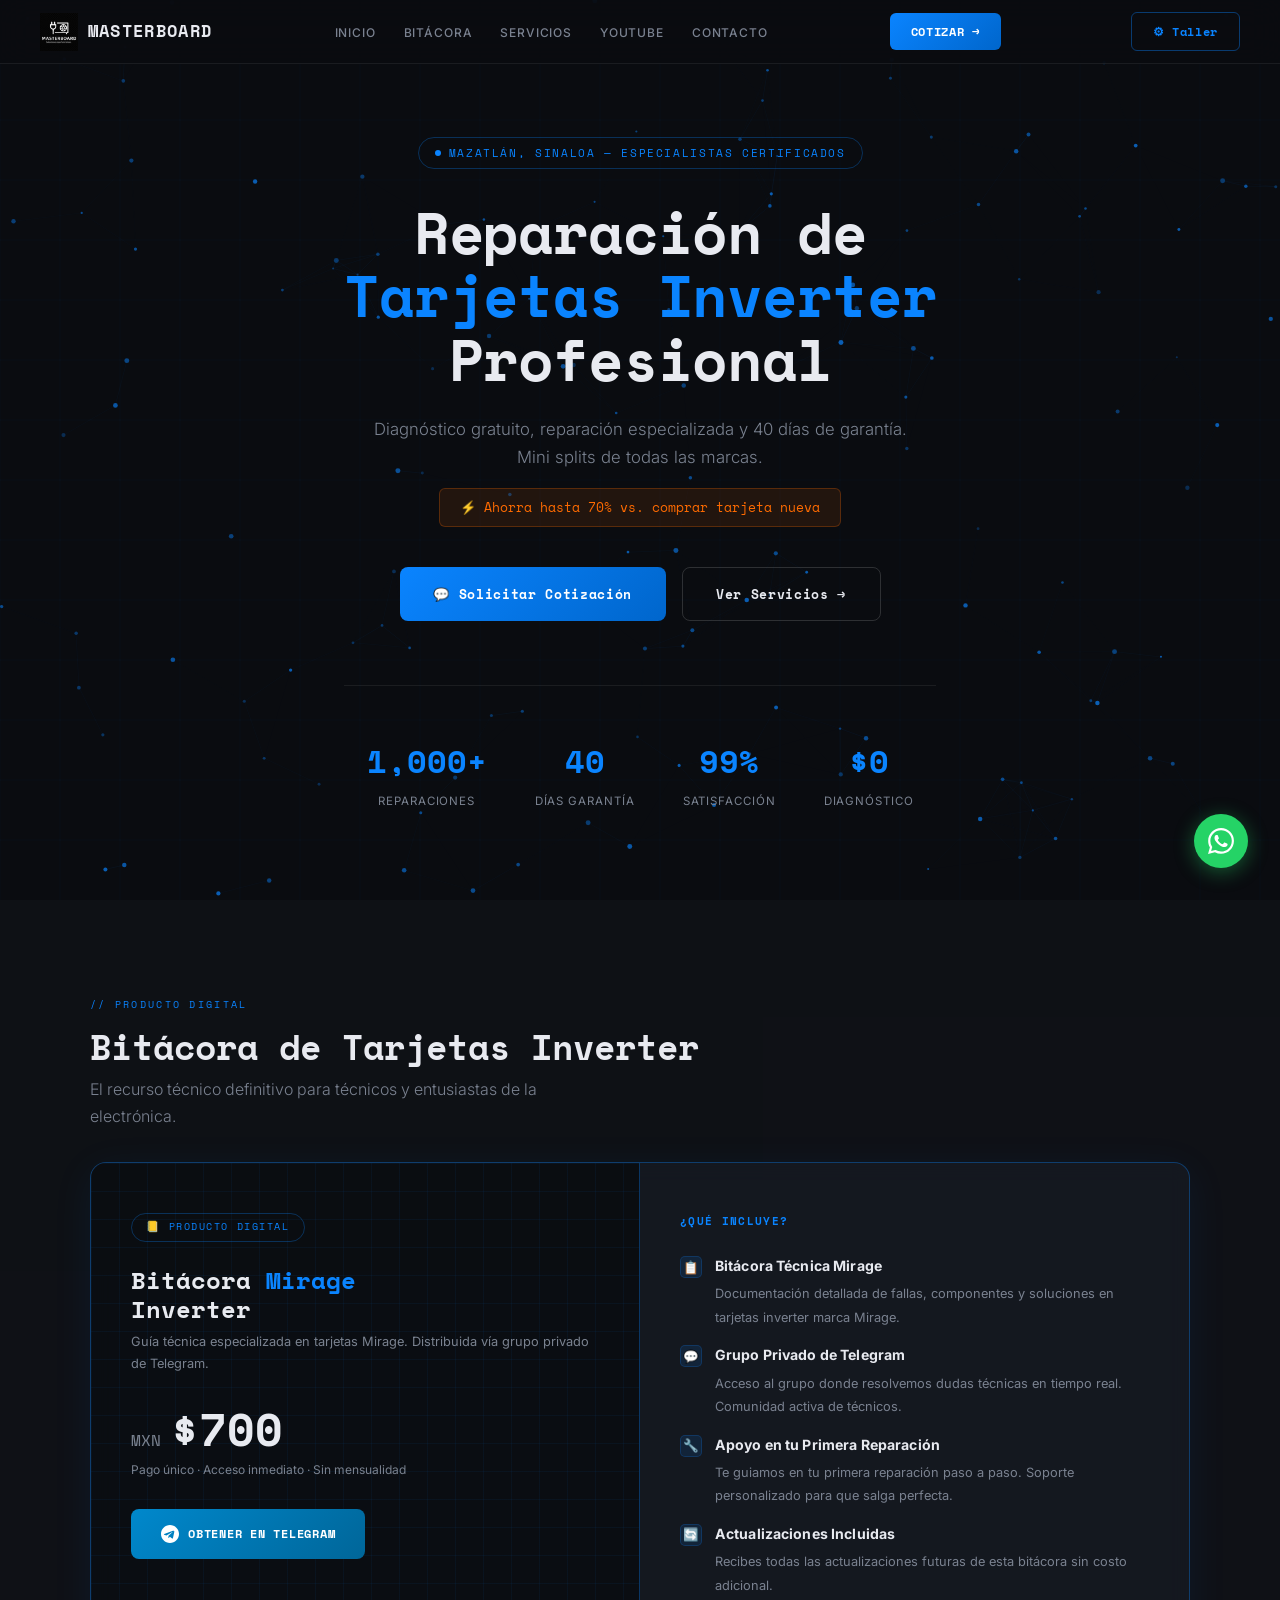
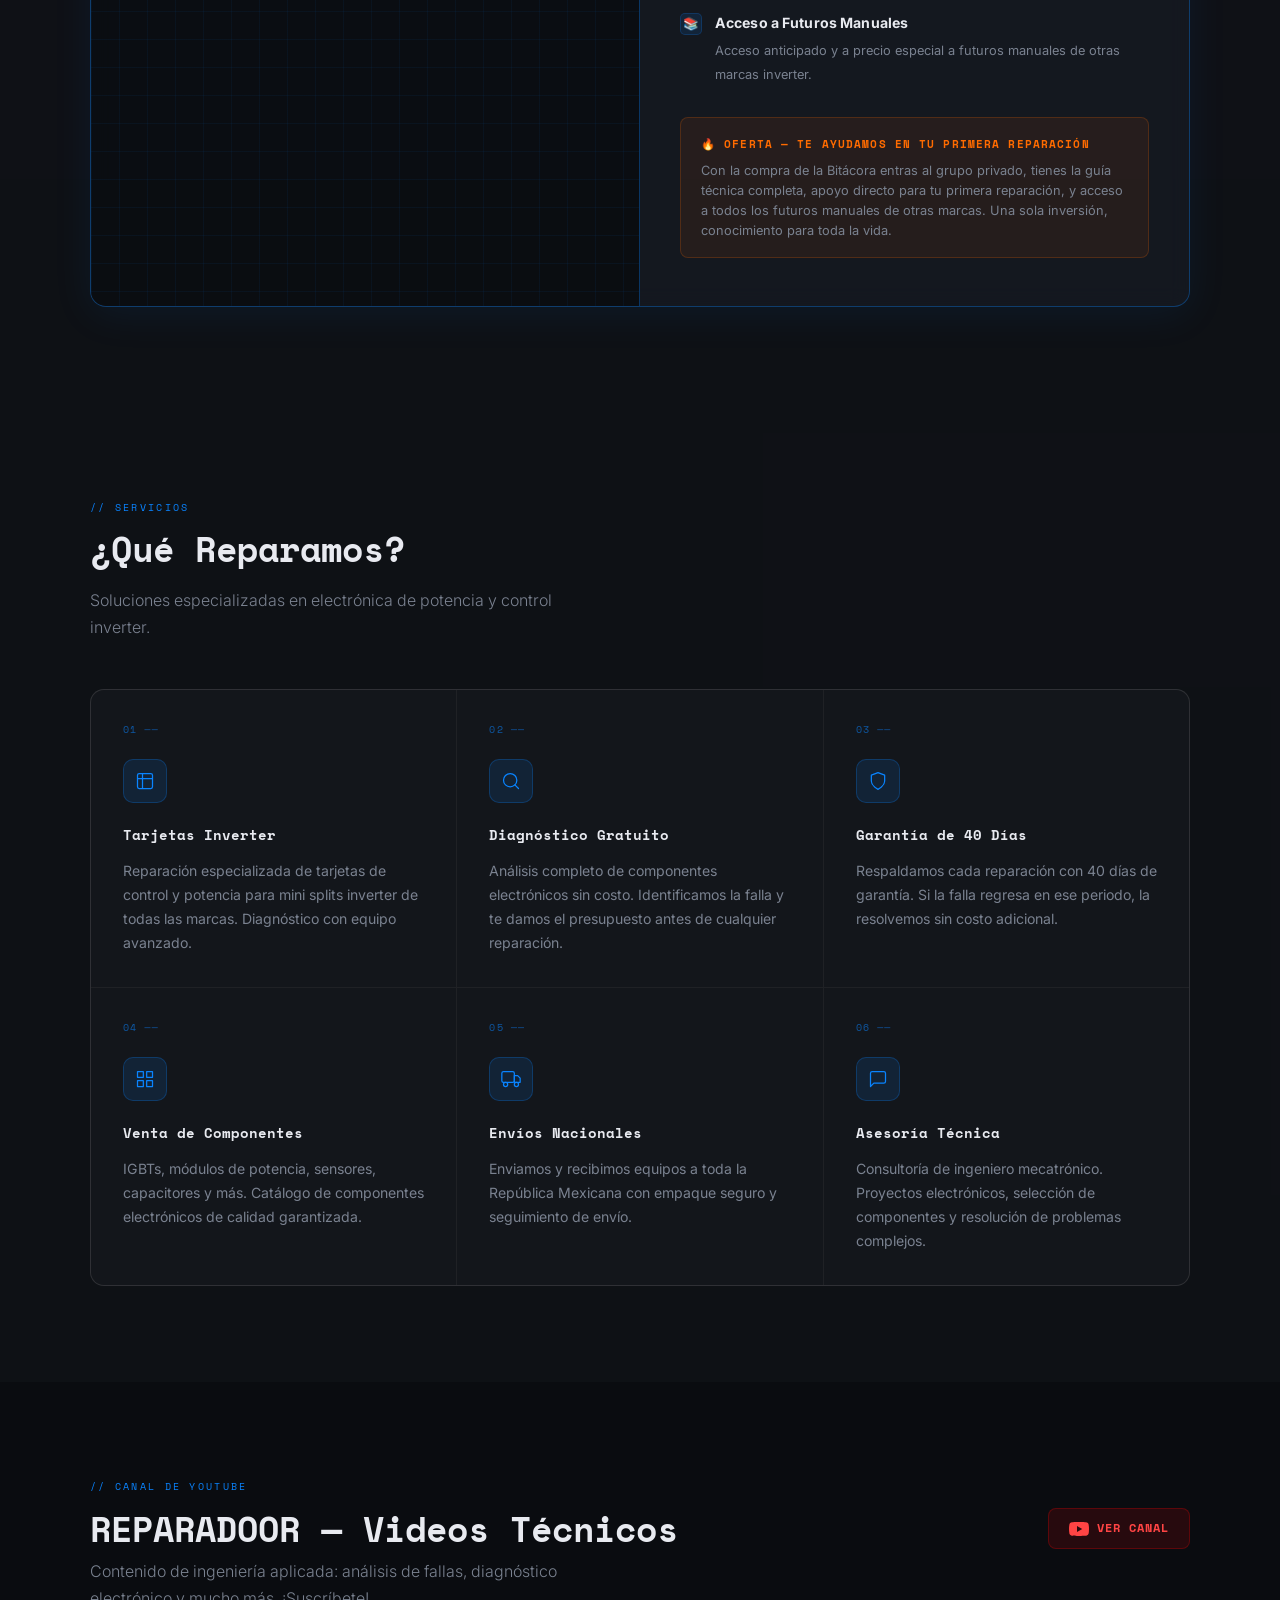
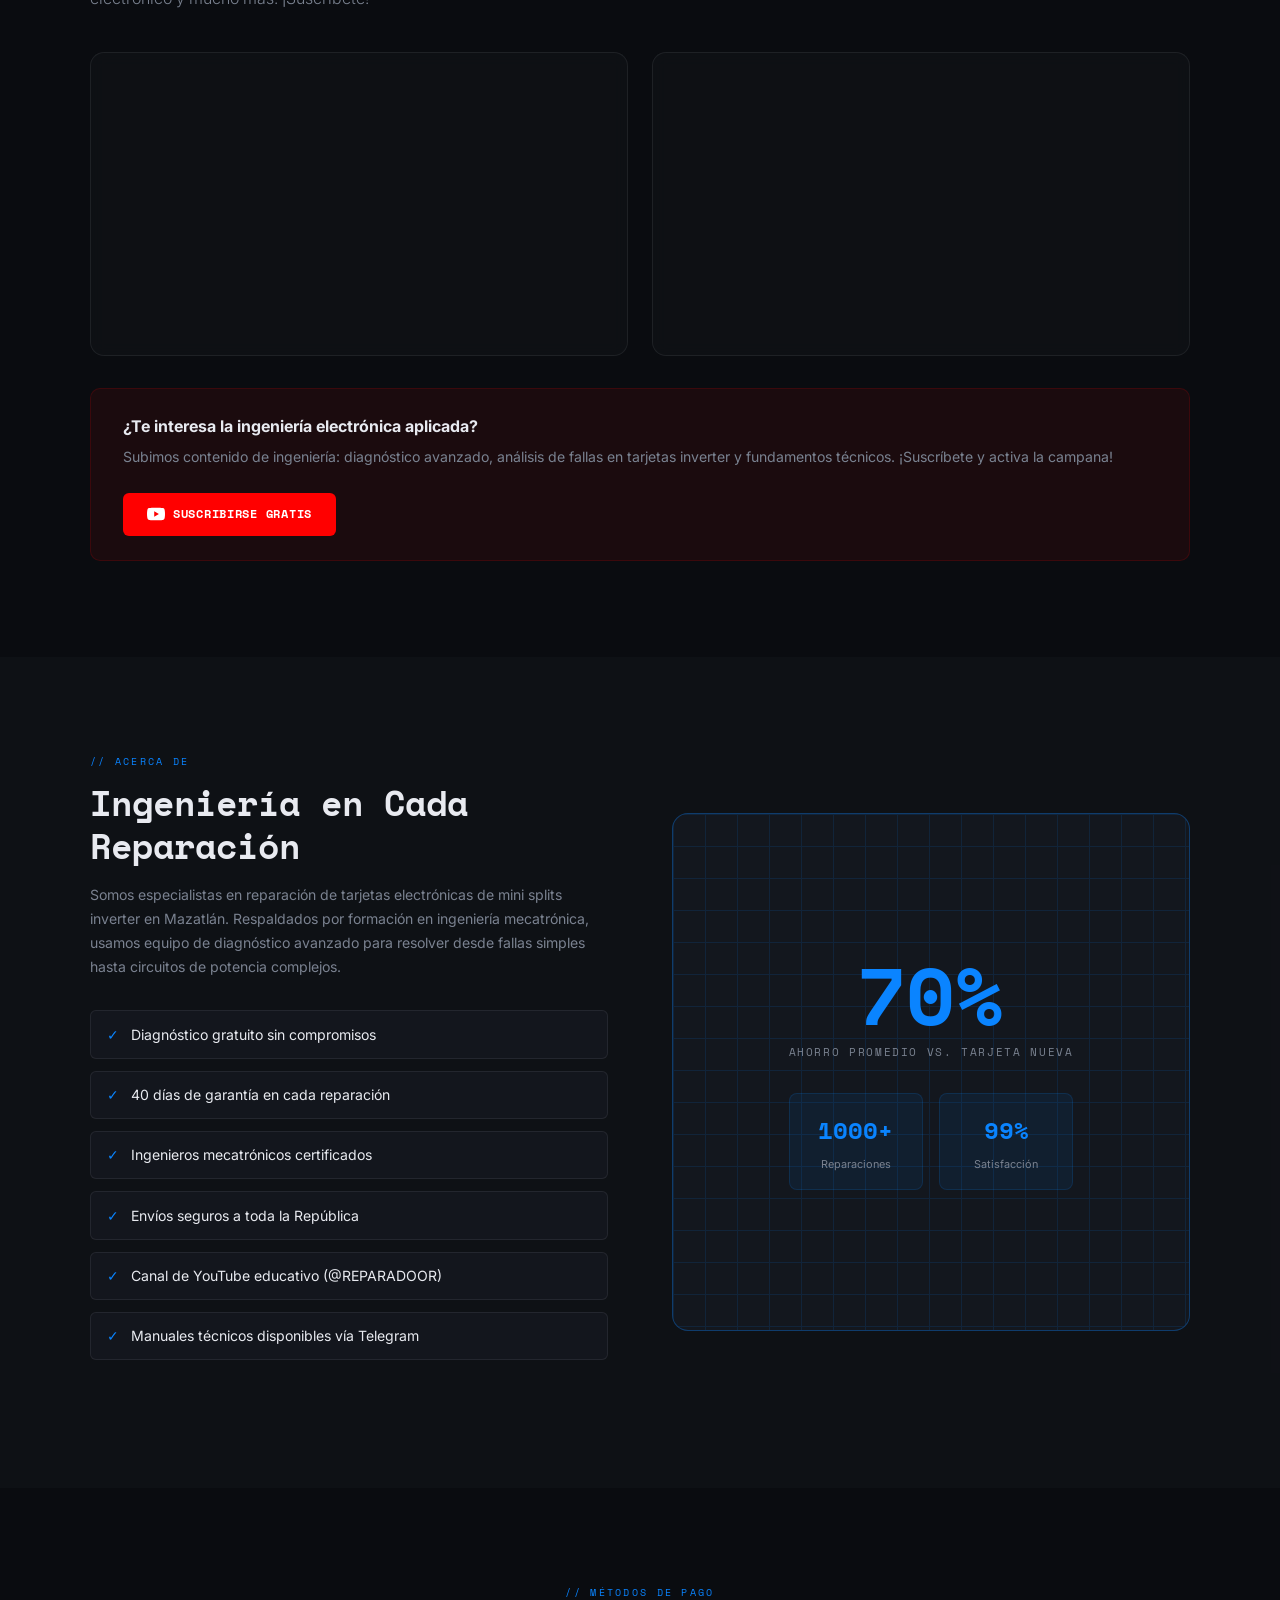
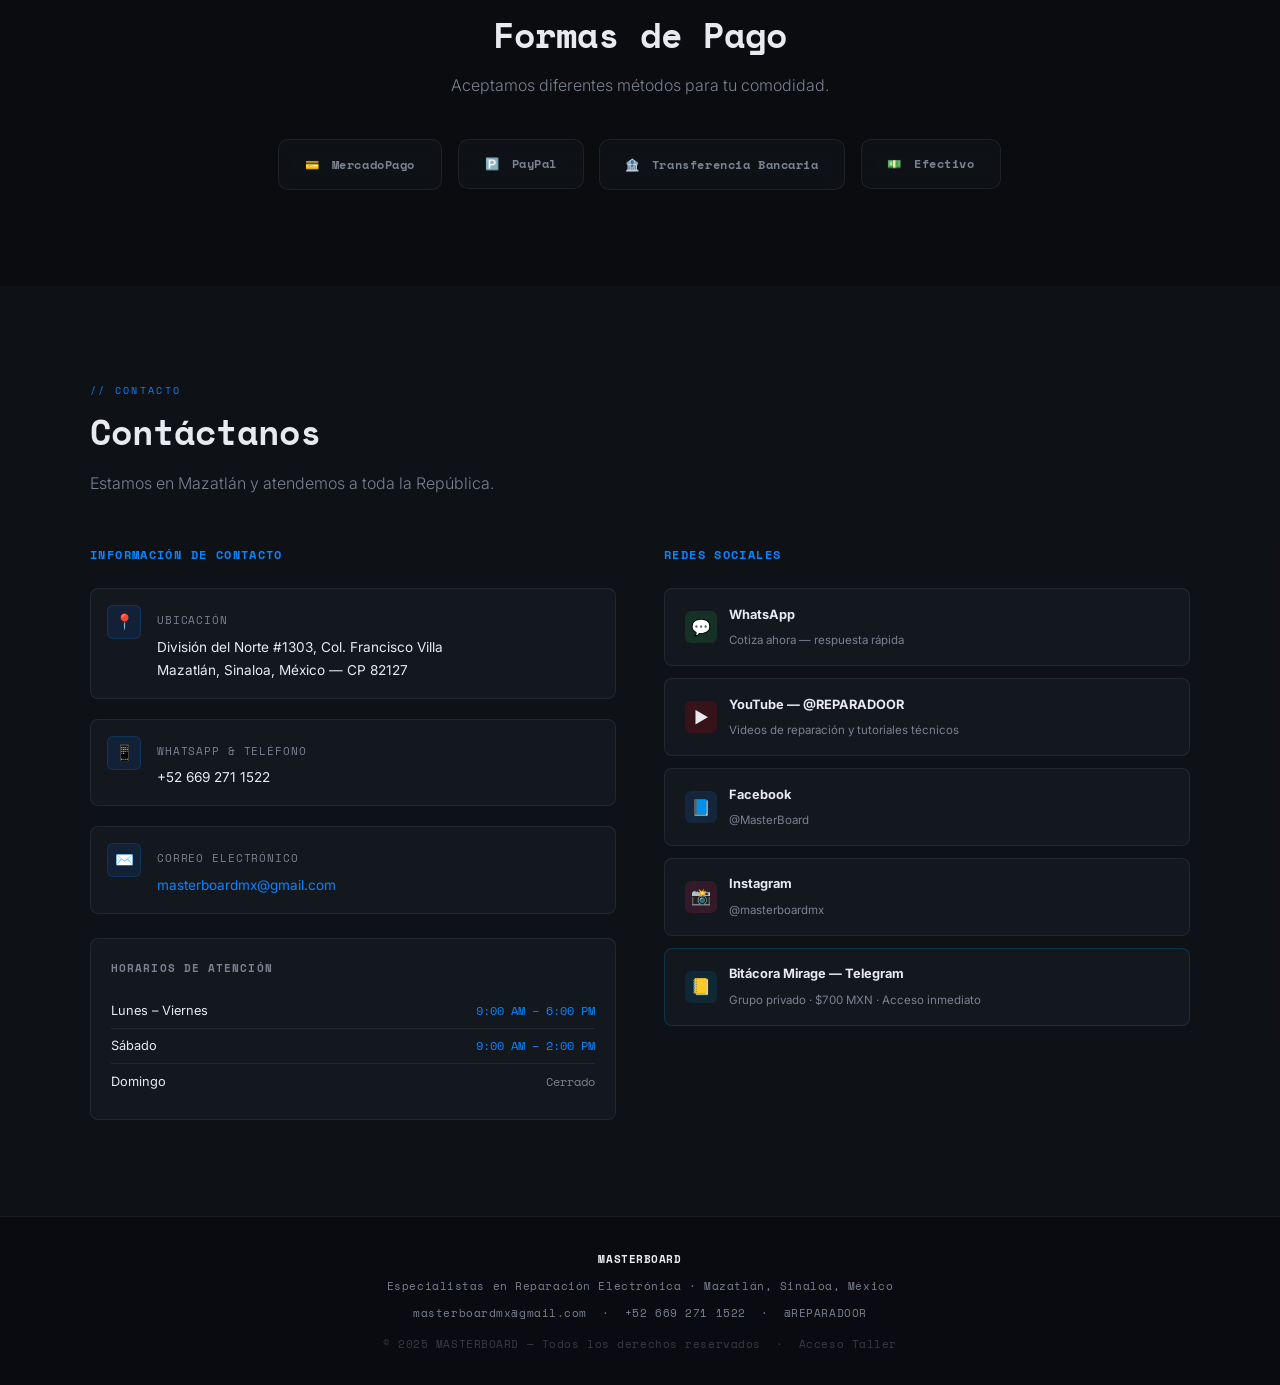
==== commit 5494985c: "Add: integrar Google Analytics 4 (G-DS9JZVV7PS) directamente en el HTML Se agrega el snippet gtag.js" ====
--- a/index.html
+++ b/index.html
@@ -8,6 +8,14 @@
 'https://www.googletagmanager.com/gtm.js?id='+i+dl;f.parentNode.insertBefore(j,f);
 })(window,document,'script','dataLayer','GTM-PSGDJ77D');</script>
 <!-- End Google Tag Manager -->
+  <!-- Google tag (gtag.js) - GA4 -->
+  <script async src="https://www.googletagmanager.com/gtag/js?id=G-DS9JZVV7PS"></script>
+  <script>
+    window.dataLayer = window.dataLayer || [];
+    function gtag(){dataLayer.push(arguments);}
+    gtag('js', new Date());
+    gtag('config', 'G-DS9JZVV7PS');
+  </script>
   <meta charset="UTF-8">
   <meta name="viewport" content="width=device-width, initial-scale=1.0">
   <meta name="description" content="MASTERBOARD - Especialistas en reparación de tarjetas electrónicas de mini splits inverter en Mazatlán, Sinaloa. Diagnóstico gratuito, 40 días de garantía.">
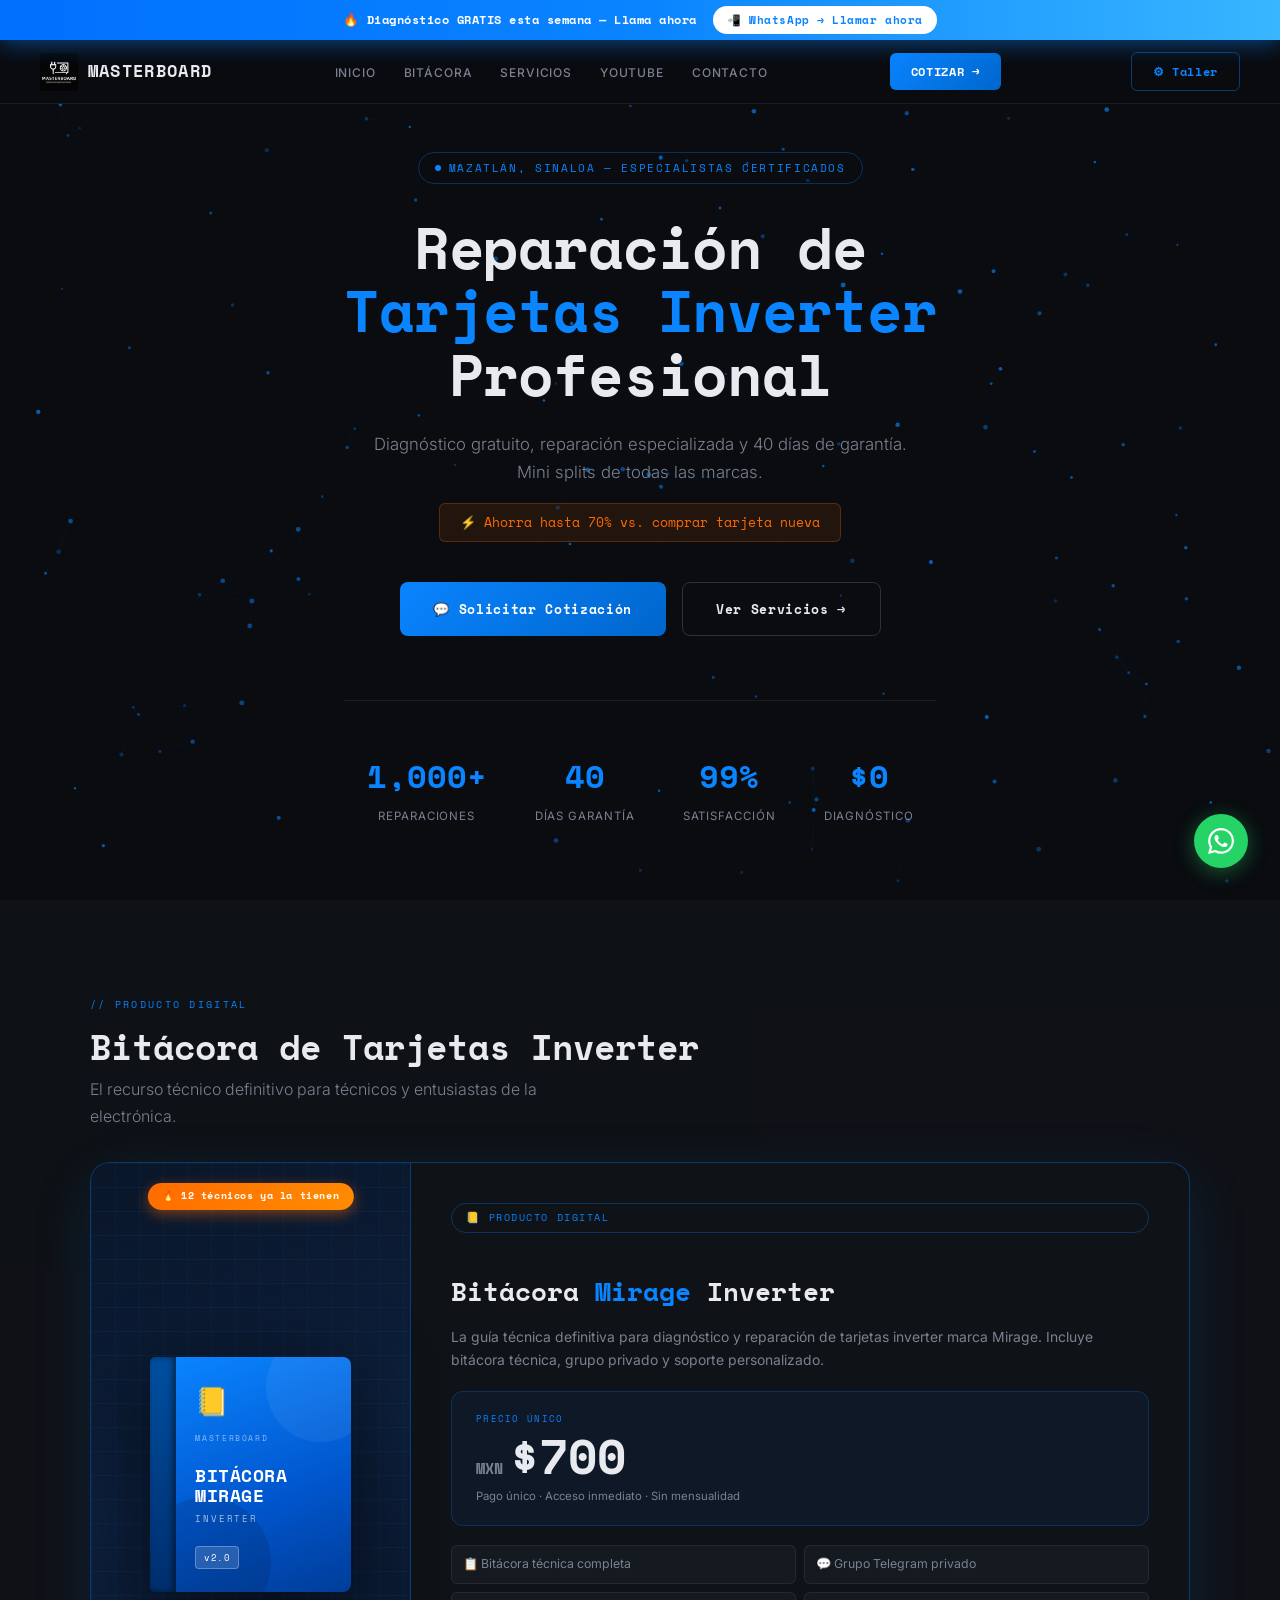
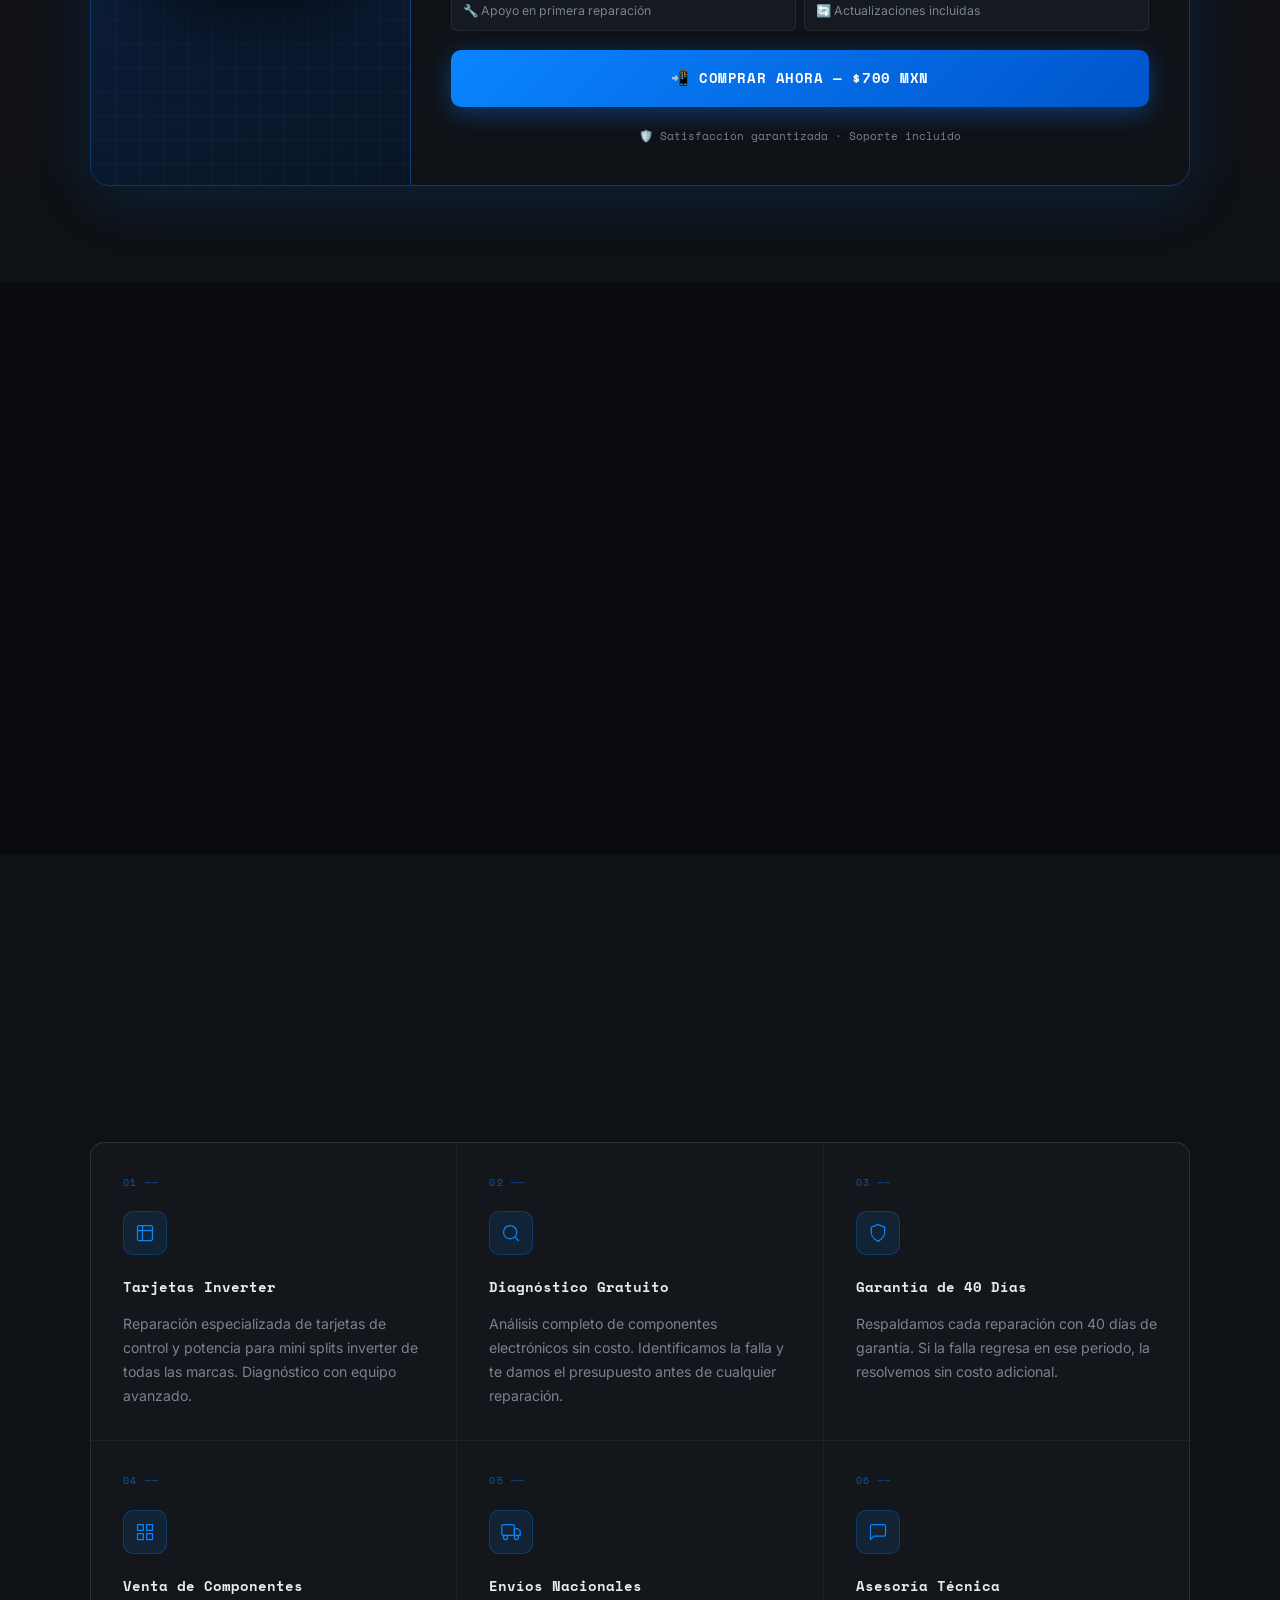
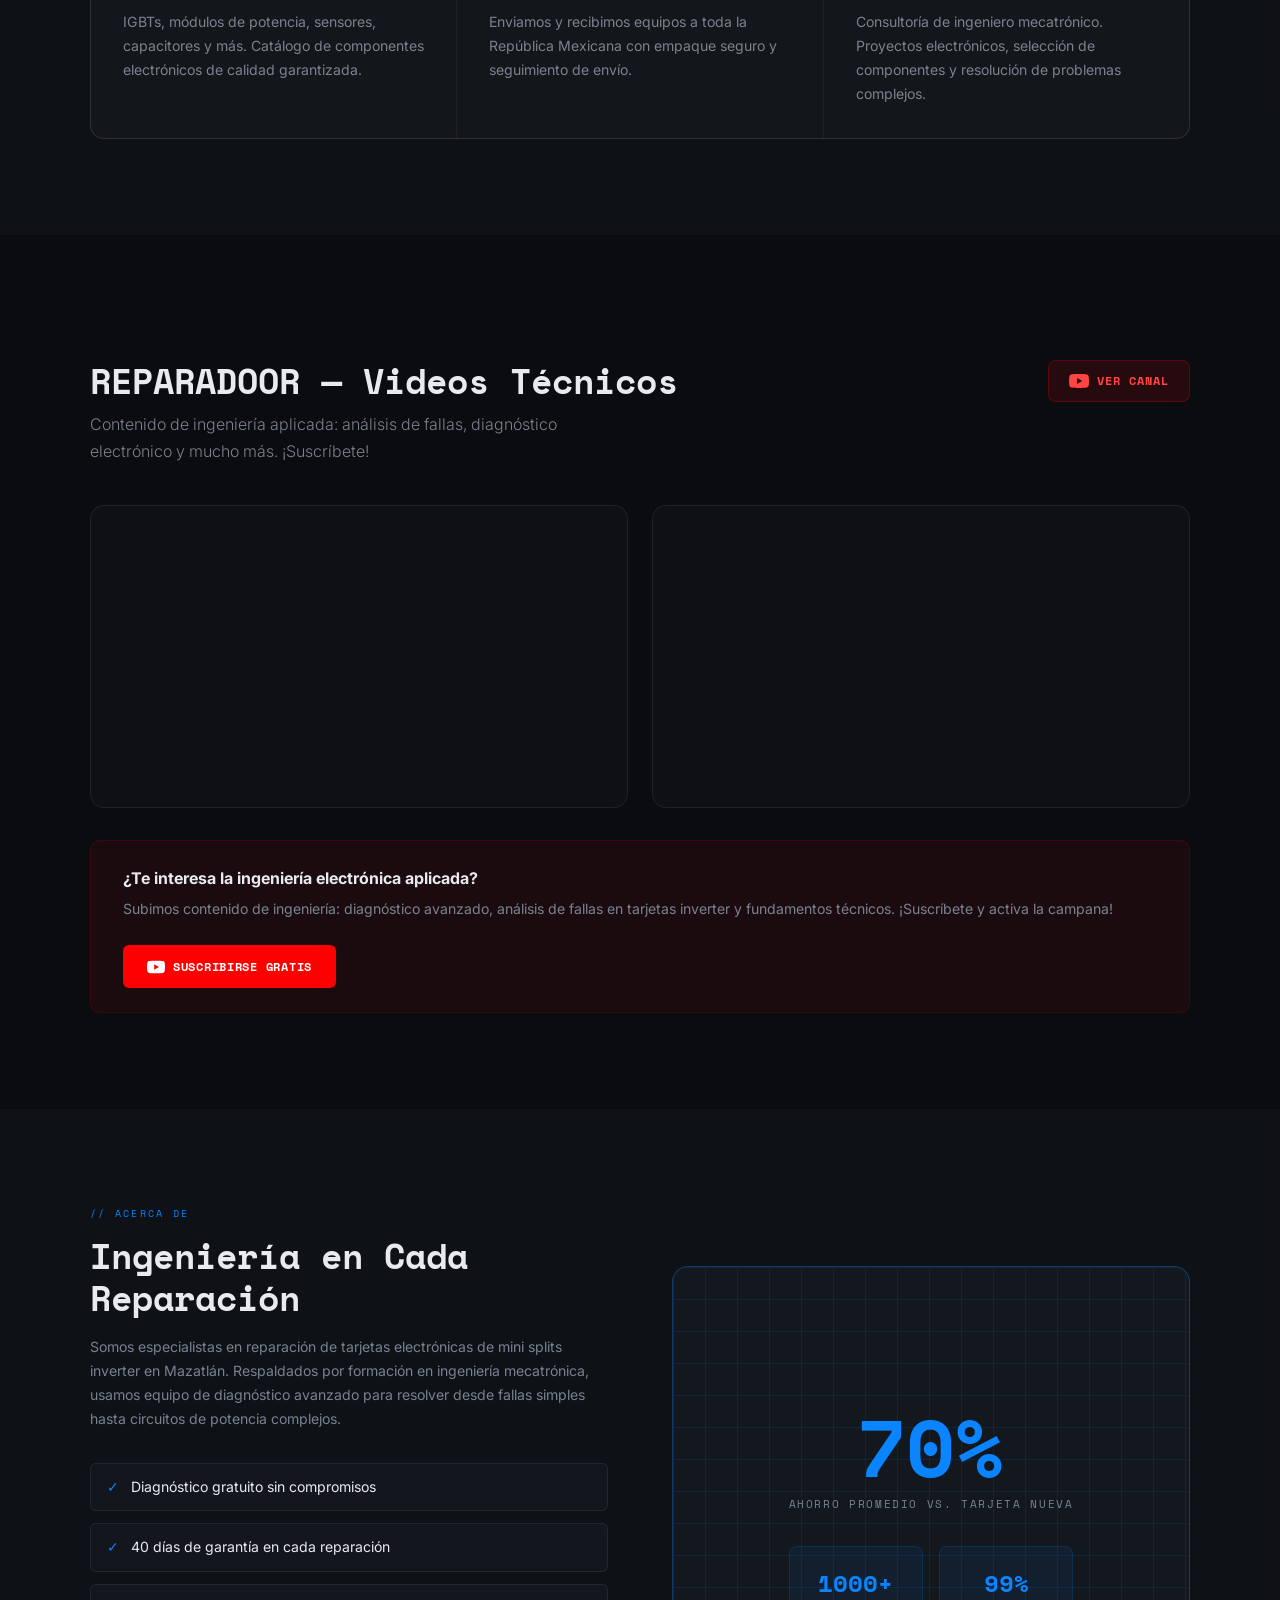
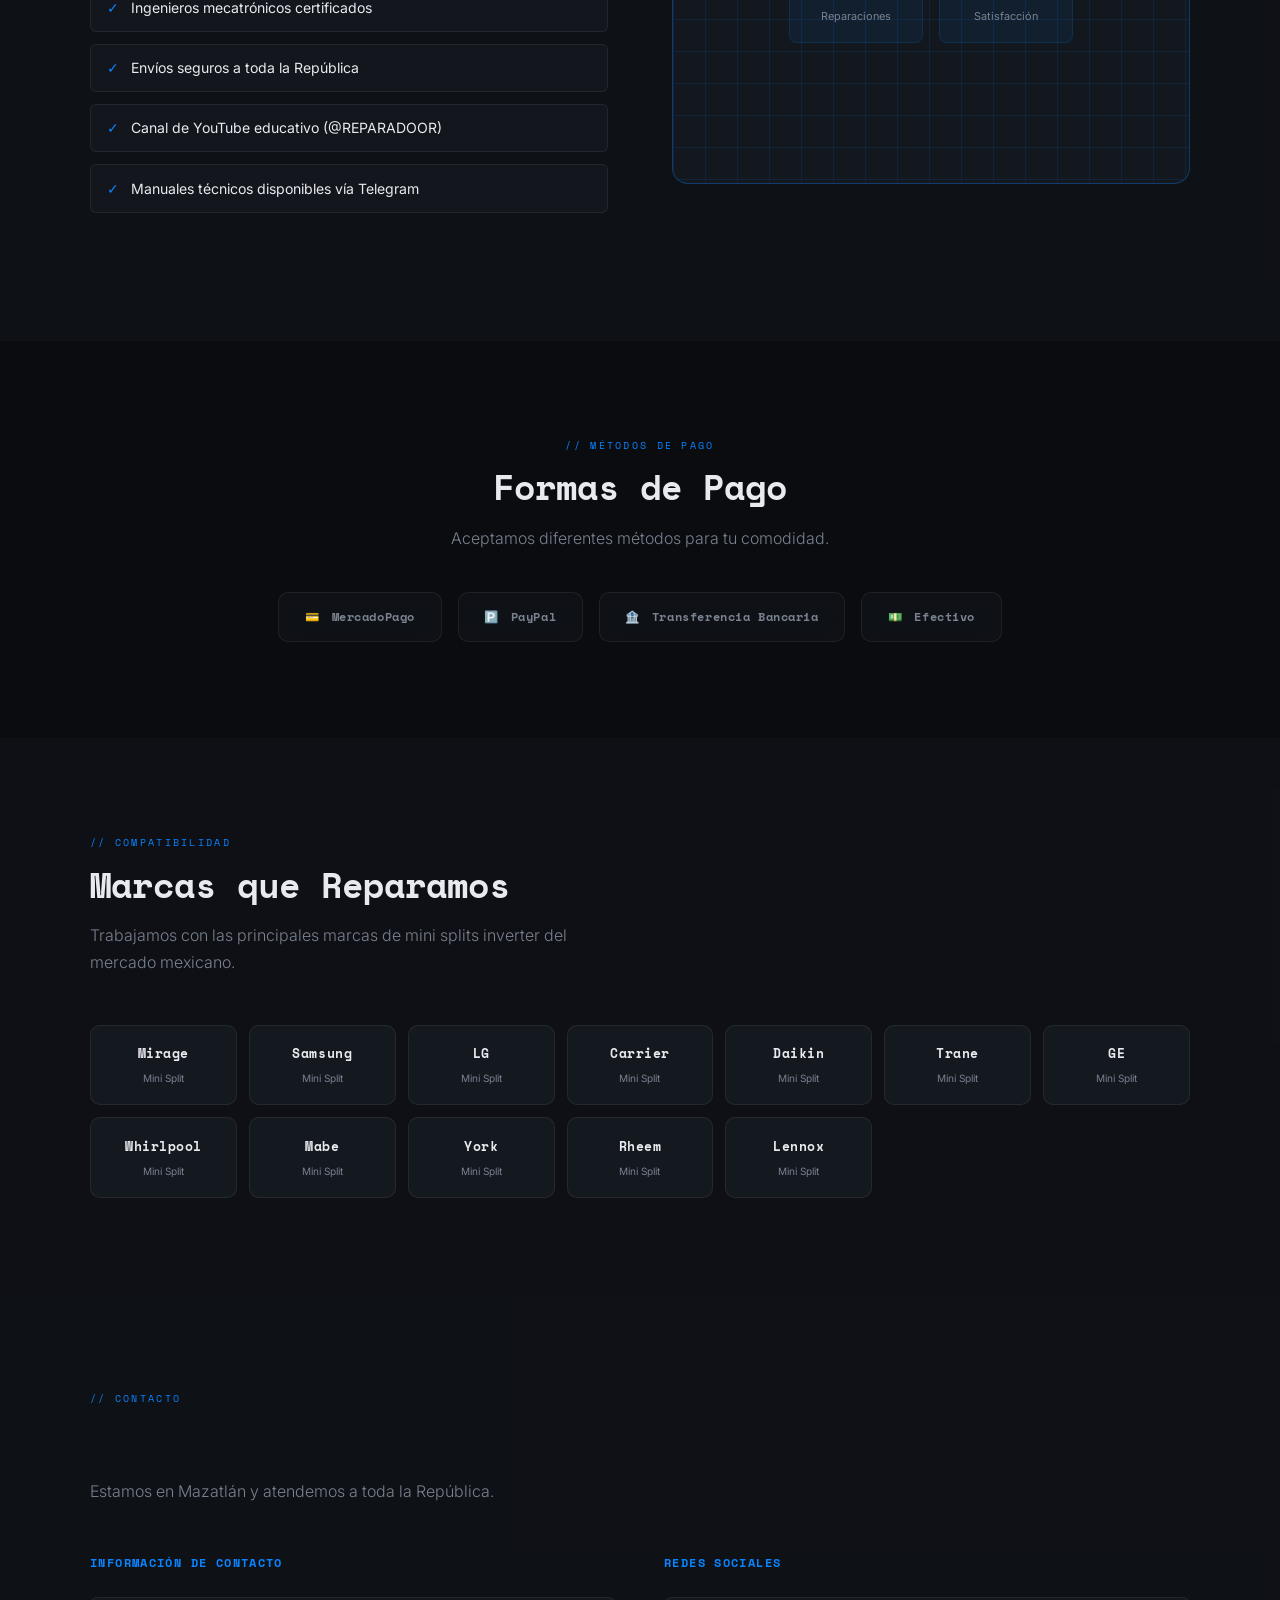
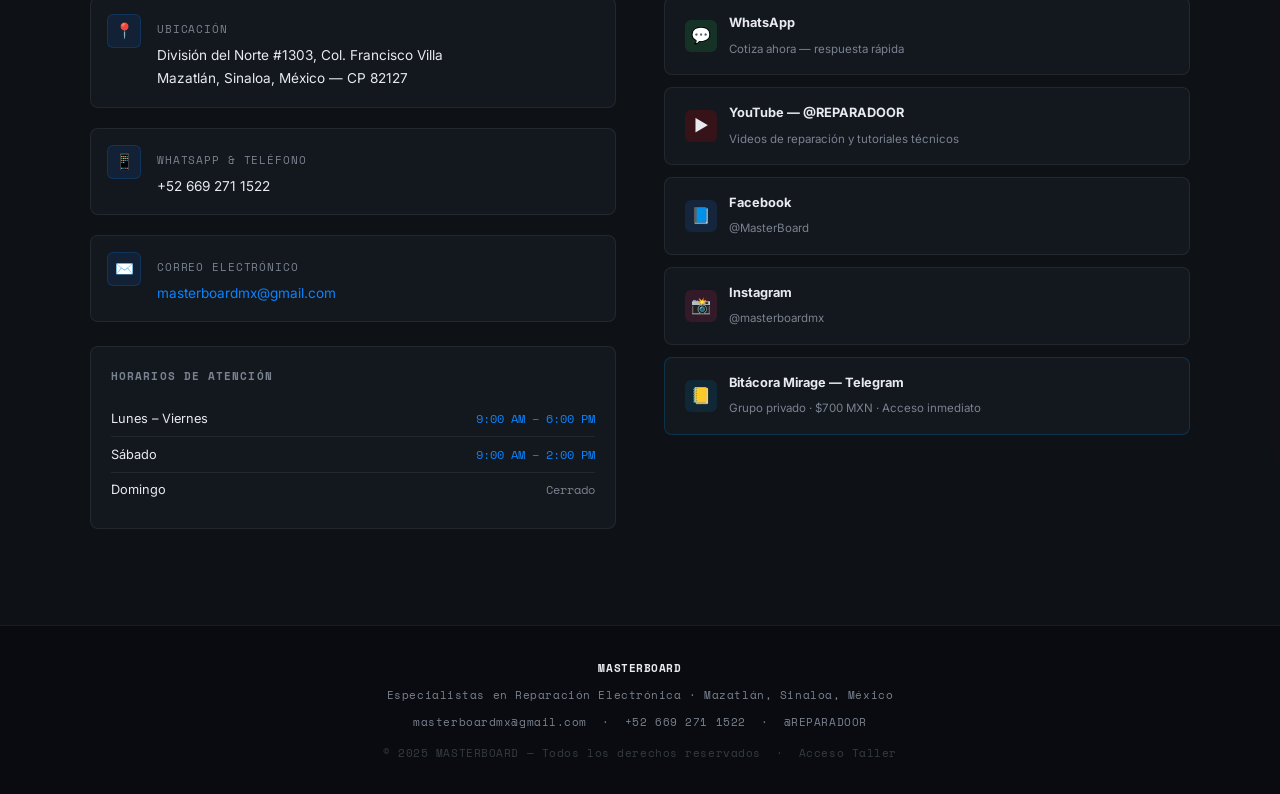
==== commit 2c0baf0b: "Mejoras visuales" ====
--- a/index.html
+++ b/index.html
@@ -1,690 +1,946 @@
-<!DOCTYPE html>
-<html lang="es">
-<head>
-  <!-- Google Tag Manager -->
-<script>(function(w,d,s,l,i){w[l]=w[l]||[];w[l].push({'gtm.start':
-new Date().getTime(),event:'gtm.js'});var f=d.getElementsByTagName(s)[0],
-j=d.createElement(s),dl=l!='dataLayer'?'&l='+l:'';j.async=true;j.src=
-'https://www.googletagmanager.com/gtm.js?id='+i+dl;f.parentNode.insertBefore(j,f);
-})(window,document,'script','dataLayer','GTM-PSGDJ77D');</script>
-<!-- End Google Tag Manager -->
-  <!-- Google tag (gtag.js) - GA4 -->
-  <script async src="https://www.googletagmanager.com/gtag/js?id=G-DS9JZVV7PS"></script>
-  <script>
-    window.dataLayer = window.dataLayer || [];
-    function gtag(){dataLayer.push(arguments);}
-    gtag('js', new Date());
-    gtag('config', 'G-DS9JZVV7PS');
-  </script>
-  <meta charset="UTF-8">
-  <meta name="viewport" content="width=device-width, initial-scale=1.0">
-  <meta name="description" content="MASTERBOARD - Especialistas en reparación de tarjetas electrónicas de mini splits inverter en Mazatlán, Sinaloa. Diagnóstico gratuito, 40 días de garantía.">
-  <meta name="keywords" content="reparación electrónica, mini splits inverter, tarjetas electrónicas, Mazatlán, Sinaloa, inverter, Mirage">
-  <title>Reparación de Tarjetas Inverter en Mazatlán | MASTERBOARD</title>
-  <link rel="icon" type="image/x-icon" href="/favicon.ico">
-  <link rel="icon" type="image/png" sizes="512x512" href="/favicon.png">
-  <link rel="apple-touch-icon" sizes="192x192" href="/favicon-192.png">
-  <link rel="preconnect" href="https://fonts.googleapis.com">
-  <link href="https://fonts.googleapis.com/css2?family=Space+Mono:wght@400;700&family=Inter:wght@300;400;500;600&display=swap" rel="stylesheet">
-  <style>
-    :root {
-      --blue: #0A84FF;
-      --blue-dim: #0066CC;
-      --orange: #FF6B00;
-      --bg: #0A0C10;
-      --bg2: #111318;
-      --bg3: #181C24;
-      --border: rgba(255,255,255,0.07);
-      --border-bright: rgba(10,132,255,0.35);
-      --text: #E8EAF0;
-      --text-dim: #7A8290;
-      --mono: 'Space Mono', monospace;
-      --sans: 'Inter', sans-serif;
-    }
-    *, *::before, *::after { margin: 0; padding: 0; box-sizing: border-box; }
-    html { scroll-behavior: smooth; }
-    body { font-family: var(--sans); background: var(--bg); color: var(--text); line-height: 1.7; overflow-x: hidden; }
-    ::-webkit-scrollbar { width: 4px; }
-    ::-webkit-scrollbar-track { background: var(--bg); }
-    ::-webkit-scrollbar-thumb { background: var(--blue-dim); border-radius: 2px; }
-
-    nav {
-      position: fixed; top: 0; left: 0; right: 0; z-index: 100;
-      display: flex; align-items: center; justify-content: space-between;
-      padding: 0 2.5rem; height: 64px;
-      padding-top: env(safe-area-inset-top);
-      height: calc(64px + env(safe-area-inset-top));
-      background: rgba(10,12,16,0.9); backdrop-filter: blur(16px);
-      border-bottom: 1px solid var(--border);
-    }
-    .nav-logo { display: flex; align-items: center; gap: 0.6rem; text-decoration: none; font-family: var(--mono); font-size: 1.05rem; font-weight: 700; color: var(--text); letter-spacing: 0.08em; }
-    .nav-logo img { width: 38px; height: 38px; object-fit: contain; filter: invert(1); border-radius: 0; background: transparent; }
-    .nav-links { display: flex; gap: 1.75rem; list-style: none; }
-    .nav-links a { font-size: 0.75rem; font-weight: 500; color: var(--text-dim); text-decoration: none; letter-spacing: 0.07em; text-transform: uppercase; transition: color 0.2s; }
-    .nav-links a:hover { color: var(--blue); }
-    .nav-cta { font-family: var(--mono); font-size: 0.72rem; background: linear-gradient(135deg, #0A84FF, #0066CC); color: white; padding: 0.55rem 1.3rem; border-radius: 6px; text-decoration: none; font-weight: 700; letter-spacing: 0.06em; transition: background 0.2s, transform 0.15s, box-shadow 0.2s; white-space: nowrap; }
-    .nav-cta:hover { background: linear-gradient(135deg, #2296FF, #0A84FF); transform: translateY(-1px); box-shadow: 0 4px 14px rgba(10,132,255,0.35); }
-    .hamburger { display: none; flex-direction: column; gap: 5px; cursor: pointer; padding: 4px; background: none; border: none; }
-    .hamburger span { width: 22px; height: 2px; background: var(--text); border-radius: 1px; display: block; }
-
-    /* ── SCROLL PROGRESS BAR ── */
-    #scroll-bar { position: fixed; top: 0; left: 0; height: 2px; background: var(--blue); z-index: 9999; width: 0%; transition: width 0.05s linear; box-shadow: 0 0 8px rgba(10,132,255,0.8); }
-
-    /* ── REVEAL ON SCROLL ── */
-    .reveal { opacity: 0; transform: translateY(40px); transition: opacity 0.7s ease, transform 0.7s ease; }
-    .reveal.visible { opacity: 1; transform: translateY(0); }
-    .reveal-left { opacity: 0; transform: translateX(-50px); transition: opacity 0.7s ease, transform 0.7s ease; }
-    .reveal-left.visible { opacity: 1; transform: translateX(0); }
-    .reveal-right { opacity: 0; transform: translateX(50px); transition: opacity 0.7s ease, transform 0.7s ease; }
-    .reveal-right.visible { opacity: 1; transform: translateX(0); }
-    .reveal-scale { opacity: 0; transform: scale(0.88); transition: opacity 0.6s ease, transform 0.6s ease; }
-    .reveal-scale.visible { opacity: 1; transform: scale(1); }
-
-    /* stagger delays for grids */
-    .stagger-1 { transition-delay: 0.05s !important; }
-    .stagger-2 { transition-delay: 0.12s !important; }
-    .stagger-3 { transition-delay: 0.19s !important; }
-    .stagger-4 { transition-delay: 0.26s !important; }
-    .stagger-5 { transition-delay: 0.33s !important; }
-    .stagger-6 { transition-delay: 0.40s !important; }
-
-    /* ── HERO PARALLAX ── */
-    .hero { min-height: 100vh; display: flex; align-items: center; justify-content: center; position: relative; padding: 80px 2rem 2rem; }
-    #hero-canvas { position: fixed; top: 0; left: 0; width: 100vw; height: 100vh; z-index: -1; display: block; pointer-events: none; }
-    .hero-content { position: relative; z-index: 2; max-width: 900px; text-align: center; will-change: transform, opacity; }
-    .hero-label { display: inline-flex; align-items: center; gap: 0.5rem; font-family: var(--mono); font-size: 0.68rem; color: var(--blue); letter-spacing: 0.15em; text-transform: uppercase; border: 1px solid rgba(10,132,255,0.3); border-radius: 100px; padding: 0.35rem 1rem; margin-bottom: 2rem; }
-    .hero-label::before { content: ''; width: 6px; height: 6px; background: var(--blue); border-radius: 50%; animation: pulse 2s infinite; }
-    @keyframes pulse { 0%,100%{opacity:1;transform:scale(1)} 50%{opacity:0.5;transform:scale(1.4)} }
-    .hero h1 { font-family: var(--mono); font-size: clamp(2rem, 4.5vw, 3.8rem); font-weight: 700; line-height: 1.1; letter-spacing: -0.02em; margin-bottom: 1.5rem; }
-    .hero h1 em { color: var(--blue); font-style: normal; }
-    .hero-sub { font-size: 1.05rem; color: var(--text-dim); max-width: 560px; margin: 0 auto 1rem; font-weight: 300; }
-    .hero-saving { display: inline-block; font-family: var(--mono); font-size: 0.82rem; color: var(--orange); background: rgba(255,107,0,0.1); border: 1px solid rgba(255,107,0,0.25); border-radius: 6px; padding: 0.45rem 1.25rem; margin-bottom: 2.5rem; }
-    .hero-buttons { display: flex; gap: 1rem; justify-content: center; flex-wrap: wrap; }
-    .btn-primary { display: inline-flex; align-items: center; gap: 0.6rem; font-family: var(--mono); font-size: 0.82rem; font-weight: 700; background: linear-gradient(135deg, #0A84FF, #0066CC); color: white; padding: 0.95rem 2.1rem; border-radius: 8px; text-decoration: none; letter-spacing: 0.05em; transition: all 0.25s; }
-    .btn-primary:hover { background: linear-gradient(135deg, #2296FF, #0A84FF); transform: translateY(-2px); box-shadow: 0 10px 30px rgba(10,132,255,0.4); }
-    .btn-secondary { display: inline-flex; align-items: center; gap: 0.6rem; font-family: var(--mono); font-size: 0.82rem; font-weight: 700; background: transparent; color: var(--text); padding: 0.95rem 2.1rem; border-radius: 8px; text-decoration: none; letter-spacing: 0.05em; border: 1px solid rgba(255,255,255,0.15); transition: all 0.25s; }
-    .btn-secondary:hover { border-color: rgba(255,255,255,0.3); transform: translateY(-2px); box-shadow: 0 6px 20px rgba(255,255,255,0.06); }
-    .hero-stats { display: flex; gap: 3rem; justify-content: center; margin-top: 4rem; padding-top: 3rem; border-top: 1px solid var(--border); flex-wrap: wrap; }
-    .hero-stat .num { font-family: var(--mono); font-size: 2rem; font-weight: 700; color: var(--blue); }
-    .hero-stat .label { font-size: 0.72rem; color: var(--text-dim); text-transform: uppercase; letter-spacing: 0.08em; margin-top: 0.2rem; }
-
-    /* fondos semi-transparentes para ver las partículas */
-    body { font-family: var(--sans); background: var(--bg); color: var(--text); line-height: 1.7; overflow-x: hidden; }
-    section { padding: 6rem 2rem; background: transparent; }
-    .container { max-width: 1100px; margin: 0 auto; }
-    .section-label { font-family: var(--mono); font-size: 0.65rem; color: var(--blue); letter-spacing: 0.22em; text-transform: uppercase; margin-bottom: 0.75rem; }
-    .section-title { font-family: var(--mono); font-size: clamp(1.5rem, 2.8vw, 2.2rem); font-weight: 700; margin-bottom: 1rem; line-height: 1.2; }
-    .section-sub { color: var(--text-dim); font-size: 1rem; max-width: 500px; font-weight: 300; margin-bottom: 3rem; }
-    .section-label { font-family: var(--mono); font-size: 0.65rem; color: var(--blue); letter-spacing: 0.22em; text-transform: uppercase; margin-bottom: 0.75rem; }
-    .section-title { font-family: var(--mono); font-size: clamp(1.5rem, 2.8vw, 2.2rem); font-weight: 700; margin-bottom: 1rem; line-height: 1.2; }
-    .section-sub { color: var(--text-dim); font-size: 1rem; max-width: 500px; font-weight: 300; margin-bottom: 3rem; }
-
-    #servicios { background: rgba(17,19,24,0.82) !important; }
-    .services-grid { display: grid; grid-template-columns: repeat(auto-fit, minmax(300px, 1fr)); gap: 1px; background: var(--border); border: 1px solid var(--border); border-radius: 14px; overflow: hidden; }
-    .service-card { background: rgba(17,19,24,0.75); backdrop-filter: blur(8px); padding: 2rem; transition: background 0.25s, box-shadow 0.25s; position: relative; overflow: hidden; }
-    .service-card::before { content: ''; position: absolute; top: 0; left: 0; right: 0; height: 2px; background: linear-gradient(90deg, var(--blue), #38b6ff); transform: scaleX(0); transform-origin: left; transition: transform 0.35s; }
-    .service-card:hover { background: rgba(24,28,36,0.92); box-shadow: 0 0 28px rgba(10,132,255,0.1) inset; }
-    .service-card:hover::before { transform: scaleX(1); }
-    .service-num { font-family: var(--mono); font-size: 0.62rem; color: var(--blue); letter-spacing: 0.12em; margin-bottom: 1.25rem; opacity: 0.6; }
-    .service-icon-box { width: 44px; height: 44px; background: rgba(10,132,255,0.12); border: 1px solid rgba(10,132,255,0.25); border-radius: 10px; display: flex; align-items: center; justify-content: center; margin-bottom: 1.25rem; }
-    .service-icon-box svg { width: 20px; height: 20px; stroke: var(--blue); fill: none; stroke-width: 1.5; stroke-linecap: round; stroke-linejoin: round; }
-    .service-card h3 { font-family: var(--mono); font-size: 0.9rem; font-weight: 700; margin-bottom: 0.75rem; }
-    .service-card p { font-size: 0.88rem; color: var(--text-dim); line-height: 1.7; }
-
-    .btn-wa { display: flex; align-items: center; justify-content: center; gap: 0.5rem; background: rgba(37,211,102,0.1); border: 1px solid rgba(37,211,102,0.25); color: #25D366; font-family: var(--mono); font-size: 0.7rem; font-weight: 700; padding: 0.6rem; border-radius: 6px; text-decoration: none; letter-spacing: 0.05em; transition: background 0.2s; width: 100%; }
-    .btn-wa:hover { background: rgba(37,211,102,0.18); }
-
-    #nosotros { background: rgba(17,19,24,0.82) !important; }
-    .about-grid { display: grid; grid-template-columns: 1fr 1fr; gap: 4rem; align-items: center; }
-    .about-visual { position: relative; aspect-ratio: 1; background: rgba(24,28,36,0.7); border: 1px solid var(--border-bright); border-radius: 16px; overflow: hidden; display: flex; align-items: center; justify-content: center; }
-    .about-circuit { position: absolute; inset: 0; opacity: 0.12; background-image: linear-gradient(var(--blue) 1px, transparent 1px), linear-gradient(90deg, var(--blue) 1px, transparent 1px); background-size: 32px 32px; }
-    .about-visual-inner { position: relative; z-index: 2; text-align: center; padding: 2rem; }
-    .about-visual-inner .big-num { font-family: var(--mono); font-size: 5rem; font-weight: 700; color: var(--blue); line-height: 1; }
-    .about-visual-inner .big-label { font-family: var(--mono); font-size: 0.68rem; color: var(--text-dim); text-transform: uppercase; letter-spacing: 0.15em; margin-top: 0.5rem; }
-    .about-features { list-style: none; display: flex; flex-direction: column; gap: 0.75rem; margin-bottom: 2rem; }
-    .about-features li { display: flex; align-items: center; gap: 0.75rem; font-size: 0.88rem; padding: 0.7rem 1rem; background: rgba(24,28,36,0.6); border-radius: 6px; border: 1px solid var(--border); }
-    .about-features li .check { color: var(--blue); font-family: var(--mono); }
-
-    /* YOUTUBE */
-    #youtube { background: transparent; }
-    .yt-badge { display: inline-flex; align-items: center; gap: 0.5rem; background: rgba(255,0,0,0.12); border: 1px solid rgba(255,0,0,0.25); border-radius: 8px; padding: 0.6rem 1.25rem; font-family: var(--mono); font-size: 0.75rem; color: #FF4444; font-weight: 700; letter-spacing: 0.08em; text-decoration: none; transition: background 0.2s; white-space: nowrap; }
-    .yt-badge:hover { background: rgba(255,0,0,0.2); }
-    .yt-badge svg { width: 20px; height: 20px; fill: #FF4444; flex-shrink: 0; }
-    .yt-grid { display: grid; grid-template-columns: repeat(auto-fit, minmax(300px, 1fr)); gap: 1.5rem; margin-bottom: 2rem; }
-    .yt-card { background: rgba(17,19,24,0.7); backdrop-filter: blur(8px); border: 1px solid var(--border); border-radius: 14px; overflow: hidden; transition: border-color 0.25s, transform 0.25s, box-shadow 0.25s; }
-    .yt-card:hover { border-color: rgba(255,0,0,0.35); transform: translateY(-4px); box-shadow: 0 12px 32px rgba(255,0,0,0.1); }
-    .yt-embed { width: 100%; aspect-ratio: 16/9; display: block; border: none; }
-    .yt-banner { background: rgba(255,0,0,0.07); border: 1px solid rgba(255,0,0,0.15); border-radius: 10px; padding: 1.5rem 2rem; display: flex; align-items: center; justify-content: space-between; gap: 1.5rem; flex-wrap: wrap; }
-    .yt-banner strong { color: var(--text); display: block; font-size: 1rem; margin-bottom: 0.3rem; }
-    .yt-banner p { font-size: 0.88rem; color: var(--text-dim); }
-    .btn-yt { display: inline-flex; align-items: center; gap: 0.5rem; background: #FF0000; color: white; font-family: var(--mono); font-size: 0.75rem; font-weight: 700; padding: 0.7rem 1.5rem; border-radius: 6px; text-decoration: none; letter-spacing: 0.06em; transition: background 0.2s, transform 0.15s; white-space: nowrap; }
-    .btn-yt:hover { background: #CC0000; transform: translateY(-1px); }
-    .btn-yt svg { width: 18px; height: 18px; fill: white; }
-
-    /* BITÁCORA */
-    #bitacora { background: rgba(17,19,24,0.82) !important; }
-    .bitacora-card { background: rgba(24,28,36,0.7); backdrop-filter: blur(10px); border: 1px solid var(--border-bright); border-radius: 16px; overflow: hidden; display: grid; grid-template-columns: 1fr 1fr; box-shadow: 0 8px 40px rgba(10,132,255,0.08); }
-    .bitacora-left { background: rgba(10,12,16,0.85); padding: 3rem 2.5rem; position: relative; overflow: hidden; border-right: 1px solid var(--border-bright); }
-    .bitacora-left::before { content: ''; position: absolute; inset: 0; background-image: linear-gradient(rgba(10,132,255,0.06) 1px, transparent 1px), linear-gradient(90deg, rgba(10,132,255,0.06) 1px, transparent 1px); background-size: 28px 28px; }
-    .bitacora-left-inner { position: relative; z-index: 2; }
-    .bit-badge { display: inline-flex; align-items: center; gap: 0.5rem; font-family: var(--mono); font-size: 0.65rem; color: var(--blue); letter-spacing: 0.15em; text-transform: uppercase; border: 1px solid rgba(10,132,255,0.3); border-radius: 100px; padding: 0.3rem 0.9rem; margin-bottom: 1.5rem; }
-    .bit-title { font-family: var(--mono); font-size: 1.5rem; font-weight: 700; line-height: 1.2; margin-bottom: 0.5rem; }
-    .bit-title span { color: var(--blue); }
-    .bit-sub { font-size: 0.8rem; color: var(--text-dim); margin-bottom: 2rem; }
-    .bit-price-row { display: flex; align-items: baseline; gap: 0.6rem; margin-bottom: 0.4rem; }
-    .bit-currency { font-family: var(--mono); font-size: 1rem; color: var(--text-dim); }
-    .bit-price { font-family: var(--mono); font-size: 2.8rem; font-weight: 700; line-height: 1; }
-    .bit-price-note { font-size: 0.75rem; color: var(--text-dim); margin-bottom: 1.75rem; }
-    .btn-tg { display: inline-flex; align-items: center; gap: 0.6rem; background: linear-gradient(135deg, #0088CC, #006699); color: white; font-family: var(--mono); font-size: 0.78rem; font-weight: 700; padding: 0.9rem 1.85rem; border-radius: 8px; text-decoration: none; letter-spacing: 0.06em; transition: all 0.25s; }
-    .btn-tg:hover { background: linear-gradient(135deg, #0099DD, #0088CC); transform: translateY(-2px); box-shadow: 0 8px 24px rgba(0,136,204,0.4); }
-    .btn-tg svg { width: 18px; height: 18px; fill: white; }
-    .bitacora-right { padding: 3rem 2.5rem; }
-    .bitacora-right h3 { font-family: var(--mono); font-size: 0.7rem; color: var(--blue); text-transform: uppercase; letter-spacing: 0.12em; margin-bottom: 1.5rem; }
-    .bit-features { list-style: none; display: flex; flex-direction: column; gap: 0.9rem; margin-bottom: 2rem; }
-    .bit-features li { display: flex; gap: 0.8rem; align-items: flex-start; font-size: 0.875rem; }
-    .bit-icon { width: 22px; height: 22px; background: rgba(10,132,255,0.12); border: 1px solid rgba(10,132,255,0.2); border-radius: 5px; display: flex; align-items: center; justify-content: center; font-size: 0.78rem; flex-shrink: 0; margin-top: 2px; }
-    .bit-features li strong { display: block; font-size: 0.88rem; margin-bottom: 0.2rem; letter-spacing: 0.01em; }
-    .bit-features li span { font-size: 0.8rem; color: var(--text-dim); line-height: 1.6; }
-    .bit-offer { background: rgba(255,107,0,0.08); border: 1px solid rgba(255,107,0,0.2); border-radius: 8px; padding: 1rem 1.25rem; }
-    .bit-offer h4 { font-family: var(--mono); font-size: 0.7rem; color: var(--orange); text-transform: uppercase; letter-spacing: 0.1em; margin-bottom: 0.5rem; }
-    .bit-offer p { font-size: 0.8rem; color: var(--text-dim); line-height: 1.55; }
-
-    .payment-strip { display: flex; gap: 1rem; flex-wrap: wrap; justify-content: center; }
-    .payment-card { display: flex; align-items: center; gap: 0.75rem; background: rgba(17,19,24,0.75); backdrop-filter: blur(8px); border: 1px solid var(--border); border-radius: 10px; padding: 0.9rem 1.6rem; font-family: var(--mono); font-size: 0.72rem; font-weight: 700; color: var(--text-dim); letter-spacing: 0.05em; transition: all 0.25s; }
-    .payment-card:hover { border-color: rgba(10,132,255,0.3); box-shadow: 0 4px 16px rgba(10,132,255,0.08); color: var(--text); }
-    .payment-card:hover { border-color: rgba(10,132,255,0.3); color: var(--text); }
-
-    #contacto { background: rgba(17,19,24,0.82) !important; }
-    .contact-grid { display: grid; grid-template-columns: 1fr 1fr; gap: 3rem; }
-    .contact-info-block h3 { font-family: var(--mono); font-size: 0.72rem; color: var(--blue); text-transform: uppercase; letter-spacing: 0.12em; margin-bottom: 1.5rem; }
-    .contact-item { display: flex; gap: 1rem; margin-bottom: 1.25rem; padding: 1rem; background: rgba(24,28,36,0.65); border: 1px solid var(--border); border-radius: 8px; }
-    .ci-icon { width: 34px; height: 34px; background: rgba(10,132,255,0.1); border: 1px solid rgba(10,132,255,0.2); border-radius: 6px; display: flex; align-items: center; justify-content: center; flex-shrink: 0; font-size: 0.95rem; }
-    .ci-text label { font-size: 0.68rem; color: var(--text-dim); text-transform: uppercase; letter-spacing: 0.08em; font-family: var(--mono); }
-    .ci-text p, .ci-text a { font-size: 0.85rem; color: var(--text); margin-top: 0.2rem; display: block; text-decoration: none; }
-    .ci-text a:hover { color: var(--blue); }
-    .schedule { margin-top: 1.5rem; padding: 1.25rem; background: rgba(24,28,36,0.65); border: 1px solid var(--border); border-radius: 8px; }
-    .schedule h4 { font-family: var(--mono); font-size: 0.68rem; color: var(--text-dim); text-transform: uppercase; letter-spacing: 0.1em; margin-bottom: 1rem; }
-    .srow { display: flex; justify-content: space-between; font-size: 0.8rem; padding: 0.4rem 0; border-bottom: 1px solid var(--border); }
-    .srow:last-child { border-bottom: none; }
-    .srow span:last-child { color: var(--blue); font-family: var(--mono); font-size: 0.76rem; }
-    .social-list { display: flex; flex-direction: column; gap: 0.75rem; }
-    .social-btn { display: flex; align-items: center; gap: 0.75rem; padding: 0.9rem 1.25rem; border-radius: 8px; border: 1px solid var(--border); text-decoration: none; font-size: 0.875rem; color: var(--text); transition: all 0.2s; background: rgba(24,28,36,0.65); }
-    .social-btn:hover { border-color: rgba(255,255,255,0.2); transform: translateX(4px); }
-    .sb-icon { width: 32px; height: 32px; border-radius: 6px; display: flex; align-items: center; justify-content: center; font-size: 1rem; flex-shrink: 0; }
-    .social-btn strong { display: block; font-size: 0.8rem; margin-bottom: 0.1rem; }
-    .social-btn span { font-size: 0.72rem; color: var(--text-dim); }
-
-    .wa-float { position: fixed; bottom: 2rem; right: 2rem; z-index: 200; width: 54px; height: 54px; border-radius: 50%; background: #25D366; display: flex; align-items: center; justify-content: center; text-decoration: none; box-shadow: 0 4px 20px rgba(37,211,102,0.4); transition: transform 0.2s, box-shadow 0.2s; }
-    .wa-float:hover { transform: scale(1.1); }
-    .wa-float svg { width: 26px; height: 26px; fill: white; }
-
-    footer { background: rgba(10,12,16,0.88) !important; border-top: 1px solid var(--border); padding: 2rem; text-align: center; font-family: var(--mono); font-size: 0.7rem; color: var(--text-dim); letter-spacing: 0.05em; }
-    footer a { color: var(--text-dim); text-decoration: none; }
-    footer a:hover { color: var(--blue); }
-
-    @media (max-width: 768px) {
-      nav { padding: 0 1.25rem; }
-      .nav-links, .nav-cta { display: none; }
-      .hamburger { display: flex; }
-      .nav-links.open { display: flex; flex-direction: column; position: absolute; top: 64px; left: 0; right: 0; background: rgba(10,12,16,0.98); padding: 1.5rem; border-bottom: 1px solid var(--border); gap: 1.25rem; backdrop-filter: blur(16px); }
-      .about-grid, .contact-grid, .bitacora-card { grid-template-columns: 1fr; }
-      .bitacora-left { border-right: none; border-bottom: 1px solid var(--border-bright); }
-      .about-visual { max-width: 280px; margin: 0 auto; }
-      .hero h1 { font-size: 1.85rem; }
-      section { padding: 4rem 1.25rem; }
-      .hero-stats { gap: 1.5rem; }
-      .yt-banner { flex-direction: column; align-items: flex-start; }
-    }
-  </style>
-</head>
-<body>
-<!-- Google Tag Manager (noscript) -->
-<noscript><iframe src="https://www.googletagmanager.com/ns.html?id=GTM-PSGDJ77D"
-height="0" width="0" style="display:none;visibility:hidden"></iframe></noscript>
-<!-- End Google Tag Manager (noscript) -->
-
-<div id="scroll-bar"></div>
-
-<a href="https://wa.me/526692711522" class="wa-float" target="_blank" aria-label="WhatsApp">
-  <svg viewBox="0 0 24 24"><path d="M17.472 14.382c-.297-.149-1.758-.867-2.03-.967-.273-.099-.471-.148-.67.15-.197.297-.767.966-.94 1.164-.173.199-.347.223-.644.075-.297-.15-1.255-.463-2.39-1.475-.883-.788-1.48-1.761-1.653-2.059-.173-.297-.018-.458.13-.606.134-.133.298-.347.446-.52.149-.174.198-.298.298-.497.099-.198.05-.371-.025-.52-.075-.149-.669-1.612-.916-2.207-.242-.579-.487-.5-.669-.51-.173-.008-.371-.01-.57-.01-.198 0-.52.074-.792.372-.272.297-1.04 1.016-1.04 2.479 0 1.462 1.065 2.875 1.213 3.074.149.198 2.096 3.2 5.077 4.487.709.306 1.262.489 1.694.625.712.227 1.36.195 1.871.118.571-.085 1.758-.719 2.006-1.413.248-.694.248-1.289.173-1.413-.074-.124-.272-.198-.57-.347m-5.421 7.403h-.004a9.87 9.87 0 01-5.031-1.378l-.361-.214-3.741.982.998-3.648-.235-.374a9.86 9.86 0 01-1.51-5.26c.001-5.45 4.436-9.884 9.888-9.884 2.64 0 5.122 1.03 6.988 2.898a9.825 9.825 0 012.893 6.994c-.003 5.45-4.437 9.884-9.885 9.884m8.413-18.297A11.815 11.815 0 0012.05 0C5.495 0 .16 5.335.157 11.892c0 2.096.547 4.142 1.588 5.945L.057 24l6.305-1.654a11.882 11.882 0 005.683 1.448h.005c6.554 0 11.89-5.335 11.893-11.893a11.821 11.821 0 00-3.48-8.413Z"/></svg>
-</a>
-
-<nav>
-  <a href="#inicio" class="nav-logo">
-    <img src="logo.png" alt="MASTERBOARD">
-    MASTERBOARD
-  </a>
-  <ul class="nav-links" id="navLinks">
-    <li><a href="#inicio">Inicio</a></li>
-    <li><a href="#bitacora">Bitácora</a></li>
-    <li><a href="#servicios">Servicios</a></li>
-    <li><a href="#youtube">YouTube</a></li>
-    <li><a href="#contacto">Contacto</a></li>
-  </ul>
-  <a href="https://wa.me/526692711522" class="nav-cta" target="_blank">COTIZAR →</a>
-  <a href="/taller.html" class="nav-cta" style="background:transparent;border:1px solid rgba(10,132,255,0.4);color:var(--blue);margin-left:0.5rem;" title="Acceso interno">⚙ Taller</a>
-  <button class="hamburger" id="hamburger" onclick="toggleMenu()"><span></span><span></span><span></span></button>
-</nav>
-
-<section id="inicio" class="hero">
-  <canvas id="hero-canvas"></canvas>
-  <div class="hero-content">
-    <div class="hero-label">Mazatlán, Sinaloa — Especialistas Certificados</div>
-    <h1>Reparación de<br><em>Tarjetas Inverter</em><br>Profesional</h1>
-    <p class="hero-sub">Diagnóstico gratuito, reparación especializada y 40 días de garantía. Mini splits de todas las marcas.</p>
-    <div class="hero-saving">⚡ Ahorra hasta 70% vs. comprar tarjeta nueva</div>
-    <div class="hero-buttons">
-      <a href="https://wa.me/526692711522?text=Hola,%20me%20gustaría%20cotizar%20una%20reparación" class="btn-primary" target="_blank">💬 Solicitar Cotización</a>
-      <a href="#servicios" class="btn-secondary">Ver Servicios →</a>
-    </div>
-    <div class="hero-stats">
-      <div class="hero-stat"><div class="num counter" data-target="1000" data-suffix="+">0</div><div class="label">Reparaciones</div></div>
-      <div class="hero-stat"><div class="num counter" data-target="40">0</div><div class="label">Días Garantía</div></div>
-      <div class="hero-stat"><div class="num counter" data-target="99" data-suffix="%">0</div><div class="label">Satisfacción</div></div>
-      <div class="hero-stat"><div class="num counter" data-prefix="$" data-target="0">0</div><div class="label">Diagnóstico</div></div>
-    </div>
-  </div>
-</section>
-
-
-<section id="bitacora">
-  <div class="container">
-    <div class="section-label reveal">// PRODUCTO DIGITAL</div>
-    <h2 class="section-title reveal" style="margin-bottom:0.5rem;">Bitácora de Tarjetas Inverter</h2>
-    <p class="section-sub reveal" style="margin-bottom:2rem;">El recurso técnico definitivo para técnicos y entusiastas de la electrónica.</p>
-    <div class="bitacora-card reveal-scale">
-      <div class="bitacora-left">
-        <div class="bitacora-left-inner">
-          <div class="bit-badge">📒 PRODUCTO DIGITAL</div>
-          <div class="bit-title">Bitácora <span>Mirage</span><br>Inverter</div>
-          <div class="bit-sub">Guía técnica especializada en tarjetas Mirage. Distribuida vía grupo privado de Telegram.</div>
-          <div class="bit-price-row"><span class="bit-currency">MXN</span><span class="bit-price">$700</span></div>
-          <div class="bit-price-note">Pago único · Acceso inmediato · Sin mensualidad</div>
-          <a href="https://wa.me/526692711522?text=Hola,%20me%20interesa%20la%20Bitácora%20Mirage%20Inverter" class="btn-tg" target="_blank">
-            <svg viewBox="0 0 24 24"><path d="M12 0C5.373 0 0 5.373 0 12s5.373 12 12 12 12-5.373 12-12S18.627 0 12 0zm5.894 8.221l-1.97 9.28c-.145.658-.537.818-1.084.508l-3-2.21-1.447 1.394c-.16.16-.295.295-.605.295l.213-3.053 5.56-5.023c.242-.213-.054-.333-.373-.12L7.19 13.867l-2.965-.924c-.643-.204-.657-.643.136-.953l11.57-4.461c.537-.194 1.006.131.963.692z"/></svg>
-            OBTENER EN TELEGRAM
-          </a>
-        </div>
-      </div>
-      <div class="bitacora-right">
-        <h3>¿Qué incluye?</h3>
-        <ul class="bit-features">
-          <li><div class="bit-icon">📋</div><div><strong>Bitácora Técnica Mirage</strong><span>Documentación detallada de fallas, componentes y soluciones en tarjetas inverter marca Mirage.</span></div></li>
-          <li><div class="bit-icon">💬</div><div><strong>Grupo Privado de Telegram</strong><span>Acceso al grupo donde resolvemos dudas técnicas en tiempo real. Comunidad activa de técnicos.</span></div></li>
-          <li><div class="bit-icon">🔧</div><div><strong>Apoyo en tu Primera Reparación</strong><span>Te guiamos en tu primera reparación paso a paso. Soporte personalizado para que salga perfecta.</span></div></li>
-          <li><div class="bit-icon">🔄</div><div><strong>Actualizaciones Incluidas</strong><span>Recibes todas las actualizaciones futuras de esta bitácora sin costo adicional.</span></div></li>
-          <li><div class="bit-icon">📚</div><div><strong>Acceso a Futuros Manuales</strong><span>Acceso anticipado y a precio especial a futuros manuales de otras marcas inverter.</span></div></li>
-        </ul>
-        <div class="bit-offer">
-          <h4>🔥 OFERTA — Te ayudamos en tu primera reparación</h4>
-          <p>Con la compra de la Bitácora entras al grupo privado, tienes la guía técnica completa, apoyo directo para tu primera reparación, y acceso a todos los futuros manuales de otras marcas. Una sola inversión, conocimiento para toda la vida.</p>
-        </div>
-      </div>
-    </div>
-  </div>
-</section>
-
-<section id="servicios">
-  <div class="container">
-    <div class="section-label reveal">// SERVICIOS</div>
-    <h2 class="section-title reveal">¿Qué Reparamos?</h2>
-    <p class="section-sub reveal">Soluciones especializadas en electrónica de potencia y control inverter.</p>
-    <div class="services-grid">
-      <div class="service-card reveal stagger-1">
-        <div class="service-num">01 ──</div>
-        <div class="service-icon-box"><svg viewBox="0 0 24 24"><path d="M9 3H5a2 2 0 00-2 2v4m6-6h10a2 2 0 012 2v4M9 3v18m0 0h10a2 2 0 002-2V9M9 21H5a2 2 0 01-2-2V9m0 0h18"/></svg></div>
-        <h3>Tarjetas Inverter</h3>
-        <p>Reparación especializada de tarjetas de control y potencia para mini splits inverter de todas las marcas. Diagnóstico con equipo avanzado.</p>
-      </div>
-      <div class="service-card reveal stagger-2">
-        <div class="service-num">02 ──</div>
-        <div class="service-icon-box"><svg viewBox="0 0 24 24"><circle cx="11" cy="11" r="8"/><path d="M21 21l-4.35-4.35"/></svg></div>
-        <h3>Diagnóstico Gratuito</h3>
-        <p>Análisis completo de componentes electrónicos sin costo. Identificamos la falla y te damos el presupuesto antes de cualquier reparación.</p>
-      </div>
-      <div class="service-card reveal stagger-3">
-        <div class="service-num">03 ──</div>
-        <div class="service-icon-box"><svg viewBox="0 0 24 24"><path d="M12 22s8-4 8-10V5l-8-3-8 3v7c0 6 8 10 8 10z"/></svg></div>
-        <h3>Garantía de 40 Días</h3>
-        <p>Respaldamos cada reparación con 40 días de garantía. Si la falla regresa en ese periodo, la resolvemos sin costo adicional.</p>
-      </div>
-      <div class="service-card reveal stagger-4">
-        <div class="service-num">04 ──</div>
-        <div class="service-icon-box"><svg viewBox="0 0 24 24"><rect x="3" y="3" width="7" height="7"/><rect x="14" y="3" width="7" height="7"/><rect x="14" y="14" width="7" height="7"/><rect x="3" y="14" width="7" height="7"/></svg></div>
-        <h3>Venta de Componentes</h3>
-        <p>IGBTs, módulos de potencia, sensores, capacitores y más. Catálogo de componentes electrónicos de calidad garantizada.</p>
-      </div>
-      <div class="service-card reveal stagger-5">
-        <div class="service-num">05 ──</div>
-        <div class="service-icon-box"><svg viewBox="0 0 24 24"><rect x="1" y="3" width="15" height="13" rx="2"/><path d="M16 8h4l3 3v5h-7V8z"/><circle cx="5.5" cy="18.5" r="2.5"/><circle cx="18.5" cy="18.5" r="2.5"/></svg></div>
-        <h3>Envíos Nacionales</h3>
-        <p>Enviamos y recibimos equipos a toda la República Mexicana con empaque seguro y seguimiento de envío.</p>
-      </div>
-      <div class="service-card reveal stagger-6">
-        <div class="service-num">06 ──</div>
-        <div class="service-icon-box"><svg viewBox="0 0 24 24"><path d="M21 15a2 2 0 01-2 2H7l-4 4V5a2 2 0 012-2h14a2 2 0 012 2z"/></svg></div>
-        <h3>Asesoría Técnica</h3>
-        <p>Consultoría de ingeniero mecatrónico. Proyectos electrónicos, selección de componentes y resolución de problemas complejos.</p>
-      </div>
-    </div>
-  </div>
-</section>
-
-
-<!-- ═══════════════════════════════════════════════════════════
-     YOUTUBE
-     INSTRUCCIÓN: Reemplaza los VIDEO_ID con los IDs de tus
-     videos de YouTube. El ID está en la URL así:
-     youtube.com/watch?v=AQUI_ESTA_EL_ID
-     ═══════════════════════════════════════════════════════════ -->
-<section id="youtube">
-  <div class="container">
-    <div class="section-label reveal">// CANAL DE YOUTUBE</div>
-    <div style="display:flex; align-items:flex-start; justify-content:space-between; flex-wrap:wrap; gap:1rem; margin-bottom:2.5rem;">
-      <div class="reveal">
-        <h2 class="section-title" style="margin-bottom:0.5rem;">REPARADOOR — Videos Técnicos</h2>
-        <p class="section-sub" style="margin-bottom:0;">Contenido de ingeniería aplicada: análisis de fallas, diagnóstico electrónico y mucho más. ¡Suscríbete!</p>
-      </div>
-      <a href="https://www.youtube.com/@REPARADOOR" target="_blank" class="yt-badge reveal">
-        <svg viewBox="0 0 24 24"><path d="M23.495 6.205a3.007 3.007 0 00-2.088-2.088c-1.87-.501-9.396-.501-9.396-.501s-7.507-.01-9.396.501A3.007 3.007 0 00.527 6.205a31.247 31.247 0 00-.522 5.805 31.247 31.247 0 00.522 5.783 3.007 3.007 0 002.088 2.088c1.868.502 9.396.502 9.396.502s7.506 0 9.396-.502a3.007 3.007 0 002.088-2.088 31.247 31.247 0 00.5-5.783 31.247 31.247 0 00-.5-5.805zM9.609 15.601V8.408l6.264 3.602z"/></svg>
-        VER CANAL
-      </a>
-    </div>
-    <div class="yt-grid" style="grid-template-columns: repeat(auto-fit, minmax(300px, 1fr));">
-      <div class="yt-card reveal stagger-1">
-        <iframe class="yt-embed" src="https://www.youtube.com/embed/aMZ9UoIAum4" title="REPARADOOR — Video 1" frameborder="0" allow="accelerometer; autoplay; clipboard-write; encrypted-media; gyroscope; picture-in-picture" allowfullscreen></iframe>
-      </div>
-      <div class="yt-card reveal stagger-2">
-        <iframe class="yt-embed" src="https://www.youtube.com/embed/gM_6UCpwL9k" title="REPARADOOR — Video 2" frameborder="0" allow="accelerometer; autoplay; clipboard-write; encrypted-media; gyroscope; picture-in-picture" allowfullscreen></iframe>
-      </div>
-    </div>
-    <div class="yt-banner reveal">
-      <div>
-        <strong>¿Te interesa la ingeniería electrónica aplicada?</strong>
-        <p>Subimos contenido de ingeniería: diagnóstico avanzado, análisis de fallas en tarjetas inverter y fundamentos técnicos. ¡Suscríbete y activa la campana!</p>
-      </div>
-      <a href="https://www.youtube.com/@REPARADOOR?sub_confirmation=1" target="_blank" class="btn-yt">
-        <svg viewBox="0 0 24 24"><path d="M23.495 6.205a3.007 3.007 0 00-2.088-2.088c-1.87-.501-9.396-.501-9.396-.501s-7.507-.01-9.396.501A3.007 3.007 0 00.527 6.205a31.247 31.247 0 00-.522 5.805 31.247 31.247 0 00.522 5.783 3.007 3.007 0 002.088 2.088c1.868.502 9.396.502 9.396.502s7.506 0 9.396-.502a3.007 3.007 0 002.088-2.088 31.247 31.247 0 00.5-5.783 31.247 31.247 0 00-.5-5.805zM9.609 15.601V8.408l6.264 3.602z"/></svg>
-        SUSCRIBIRSE GRATIS
-      </a>
-    </div>
-  </div>
-</section>
-
-
-<section id="nosotros" style="background:var(--bg2);">
-  <div class="container">
-    <div class="about-grid">
-      <div>
-        <div class="section-label reveal">// ACERCA DE</div>
-        <h2 class="section-title reveal">Ingeniería en Cada Reparación</h2>
-        <p style="font-size:0.88rem; color:var(--text-dim); margin-bottom:2rem; line-height:1.7;" class="reveal">Somos especialistas en reparación de tarjetas electrónicas de mini splits inverter en Mazatlán. Respaldados por formación en ingeniería mecatrónica, usamos equipo de diagnóstico avanzado para resolver desde fallas simples hasta circuitos de potencia complejos.</p>
-        <ul class="about-features reveal">
-          <li><span class="check">✓</span> Diagnóstico gratuito sin compromisos</li>
-          <li><span class="check">✓</span> 40 días de garantía en cada reparación</li>
-          <li><span class="check">✓</span> Ingenieros mecatrónicos certificados</li>
-          <li><span class="check">✓</span> Envíos seguros a toda la República</li>
-          <li><span class="check">✓</span> Canal de YouTube educativo (@REPARADOOR)</li>
-          <li><span class="check">✓</span> Manuales técnicos disponibles vía Telegram</li>
-        </ul>
-      </div>
-      <div class="about-visual">
-        <div class="about-circuit"></div>
-        <div class="about-visual-inner">
-          <div class="big-num">70%</div>
-          <div class="big-label">Ahorro promedio vs. tarjeta nueva</div>
-          <div style="margin-top:2rem; display:grid; grid-template-columns:1fr 1fr; gap:1rem;">
-            <div style="padding:1rem; background:rgba(10,132,255,0.08); border:1px solid rgba(10,132,255,0.15); border-radius:8px;"><div style="font-family:var(--mono); font-size:1.5rem; font-weight:700; color:var(--blue);">1000+</div><div style="font-size:0.68rem; color:var(--text-dim); margin-top:0.25rem;">Reparaciones</div></div>
-            <div style="padding:1rem; background:rgba(10,132,255,0.08); border:1px solid rgba(10,132,255,0.15); border-radius:8px;"><div style="font-family:var(--mono); font-size:1.5rem; font-weight:700; color:var(--blue);">99%</div><div style="font-size:0.68rem; color:var(--text-dim); margin-top:0.25rem;">Satisfacción</div></div>
-          </div>
-        </div>
-      </div>
-    </div>
-  </div>
-</section>
-
-<section id="pagos" style="background:var(--bg);">
-  <div class="container" style="text-align:center;">
-    <div class="section-label" style="justify-content:center; display:flex;">// MÉTODOS DE PAGO</div>
-    <h2 class="section-title">Formas de Pago</h2>
-    <p class="section-sub" style="margin:0 auto 2.5rem;">Aceptamos diferentes métodos para tu comodidad.</p>
-    <div class="payment-strip">
-      <div class="payment-card"><span>💳</span> MercadoPago</div>
-      <div class="payment-card"><span>🅿️</span> PayPal</div>
-      <div class="payment-card"><span>🏦</span> Transferencia Bancaria</div>
-      <div class="payment-card"><span>💵</span> Efectivo</div>
-    </div>
-  </div>
-</section>
-
-<section id="contacto">
-  <div class="container">
-    <div class="section-label reveal">// CONTACTO</div>
-    <h2 class="section-title reveal">Contáctanos</h2>
-    <p class="section-sub reveal">Estamos en Mazatlán y atendemos a toda la República.</p>
-    <div class="contact-grid">
-      <div class="contact-info-block reveal-left">
-        <h3>Información de Contacto</h3>
-        <div class="contact-item">
-          <div class="ci-icon">📍</div>
-          <div class="ci-text"><label>Ubicación</label><p>División del Norte #1303, Col. Francisco Villa<br>Mazatlán, Sinaloa, México — CP 82127</p></div>
-        </div>
-        <div class="contact-item">
-          <div class="ci-icon">📱</div>
-          <div class="ci-text"><label>WhatsApp & Teléfono</label><a href="https://wa.me/526692711522">+52 669 271 1522</a></div>
-        </div>
-        <div class="contact-item">
-          <div class="ci-icon">✉️</div>
-          <div class="ci-text"><label>Correo Electrónico</label><span id="email-contact" style="color:var(--blue);cursor:pointer;font-size:0.85rem;"></span></div>
-        </div>
-        <div class="schedule">
-          <h4>Horarios de Atención</h4>
-          <div class="srow"><span>Lunes – Viernes</span><span>9:00 AM – 6:00 PM</span></div>
-          <div class="srow"><span>Sábado</span><span>9:00 AM – 2:00 PM</span></div>
-          <div class="srow"><span>Domingo</span><span style="color:var(--text-dim);">Cerrado</span></div>
-        </div>
-      </div>
-      <div>
-        <h3 style="font-family:var(--mono); font-size:0.72rem; color:var(--blue); text-transform:uppercase; letter-spacing:0.12em; margin-bottom:1.5rem;">Redes Sociales</h3>
-        <div class="social-list">
-          <a href="https://wa.me/526692711522" class="social-btn" target="_blank">
-            <div class="sb-icon" style="background:rgba(37,211,102,0.15);">💬</div>
-            <div><strong>WhatsApp</strong><span>Cotiza ahora — respuesta rápida</span></div>
-          </a>
-          <a href="https://www.youtube.com/@REPARADOOR" class="social-btn" target="_blank">
-            <div class="sb-icon" style="background:rgba(255,0,0,0.15);">▶️</div>
-            <div><strong>YouTube — @REPARADOOR</strong><span>Videos de reparación y tutoriales técnicos</span></div>
-          </a>
-          <a href="https://www.facebook.com/profile.php?id=61578899293247" class="social-btn" target="_blank">
-            <div class="sb-icon" style="background:rgba(24,119,242,0.15);">📘</div>
-            <div><strong>Facebook</strong><span>@MasterBoard</span></div>
-          </a>
-          <a href="https://instagram.com/masterboardmx" class="social-btn" target="_blank">
-            <div class="sb-icon" style="background:rgba(225,48,108,0.15);">📸</div>
-            <div><strong>Instagram</strong><span>@masterboardmx</span></div>
-          </a>
-          <a href="https://wa.me/526692711522?text=Hola,%20quiero%20info%20de%20la%20Bitácora%20Mirage" class="social-btn" target="_blank" style="border-color:rgba(0,136,204,0.25);">
-            <div class="sb-icon" style="background:rgba(0,136,204,0.15);">📒</div>
-            <div><strong>Bitácora Mirage — Telegram</strong><span>Grupo privado · $700 MXN · Acceso inmediato</span></div>
-          </a>
-        </div>
-      </div>
-    </div>
-  </div>
-</section>
-
-<footer>
-  <div style="font-family:var(--mono); font-weight:700; color:var(--text); margin-bottom:0.5rem;">MASTERBOARD</div>
-  <div>Especialistas en Reparación Electrónica · Mazatlán, Sinaloa, México</div>
-  <div style="margin-top:0.5rem;">
-    <span id="email-footer"></span> &nbsp;·&nbsp;
-    <a href="https://wa.me/526692711522">+52 669 271 1522</a> &nbsp;·&nbsp;
-    <a href="https://www.youtube.com/@REPARADOOR" target="_blank">@REPARADOOR</a>
-  </div>
-  <div style="margin-top:0.75rem; opacity:0.4;">© 2025 MASTERBOARD — Todos los derechos reservados &nbsp;·&nbsp; <a href="/taller.html" style="color:var(--text-dim);text-decoration:none;">Acceso Taller</a></div>
-</footer>
-
-<script data-cfasync="false" src="/cdn-cgi/scripts/5c5dd728/cloudflare-static/email-decode.min.js"></script><script>
-  // ── MENU ────────────────────────────────────────────────────
-  function toggleMenu() { document.getElementById('navLinks').classList.toggle('open'); }
-  // email anti-cloudflare
-  (function(){
-    const u='masterboardmx',d='gmail.com',e=u+'@'+d;
-    const c=document.getElementById('email-contact');
-    const f=document.getElementById('email-footer');
-    if(c){c.innerHTML='<a href="mailto:'+e+'" style="color:var(--blue);text-decoration:none;">'+e+'</a>';}
-    if(f){f.innerHTML='<a href="mailto:'+e+'" style="color:var(--text-dim);text-decoration:none;">'+e+'</a>';}
-  })();
-  document.querySelectorAll('a[href^="#"]').forEach(a => {
-    a.addEventListener('click', function(e) {
-      const t = document.querySelector(this.getAttribute('href'));
-      if (t) { e.preventDefault(); t.scrollIntoView({ behavior: 'smooth' }); }
-      document.getElementById('navLinks').classList.remove('open');
-    });
-  });
-
-  // ── SCROLL PROGRESS BAR ─────────────────────────────────────
-  const scrollBar = document.getElementById('scroll-bar');
-  const heroContent = document.querySelector('.hero-content');
-  window.addEventListener('scroll', () => {
-    const pct = window.scrollY / (document.documentElement.scrollHeight - window.innerHeight) * 100;
-    scrollBar.style.width = pct + '%';
-  }, { passive: true });
-
-  // ── REVEAL ON SCROLL — bidireccional ────────────────────────
-  const revealEls = document.querySelectorAll('.reveal, .reveal-left, .reveal-right, .reveal-scale');
-  const observer = new IntersectionObserver((entries) => {
-    entries.forEach(entry => {
-      if (entry.isIntersecting) {
-        entry.target.classList.add('visible');
-      } else {
-        // quitar la clase al salir → re-anima al volver a entrar
-        entry.target.classList.remove('visible');
-      }
-    });
-  }, { threshold: 0.12, rootMargin: '0px 0px -40px 0px' });
-  revealEls.forEach(el => observer.observe(el));
-
-  // ── COUNTER ANIMATION ────────────────────────────────────────
-  function animateCounter(el) {
-    const target = parseInt(el.dataset.target);
-    const suffix = el.dataset.suffix || '';
-    const prefix = el.dataset.prefix || '';
-    if (target === 0) { el.textContent = prefix + '0' + suffix; return; }
-    const duration = 1600;
-    const start = performance.now();
-    function update(now) {
-      const elapsed = now - start;
-      const progress = Math.min(elapsed / duration, 1);
-      const ease = 1 - Math.pow(1 - progress, 3);
-      const val = Math.floor(ease * target);
-      el.textContent = prefix + val.toLocaleString() + suffix;
-      if (progress < 1) requestAnimationFrame(update);
-    }
-    requestAnimationFrame(update);
-  }
-
-  const counterObserver = new IntersectionObserver((entries) => {
-    entries.forEach(entry => {
-      if (entry.isIntersecting && !entry.target.dataset.counted) {
-        entry.target.dataset.counted = '1';
-        animateCounter(entry.target);
-      }
-    });
-  }, { threshold: 0.5 });
-  document.querySelectorAll('.counter').forEach(el => counterObserver.observe(el));
-
-  // ── HERO PARALLAX ────────────────────────────────────────────
-  window.addEventListener('scroll', () => {
-    const scrollY = window.scrollY;
-    const heroH = window.innerHeight;
-    if (scrollY < heroH) {
-      const progress = scrollY / heroH;
-      heroContent.style.transform = `translateY(${scrollY * 0.3}px)`;
-      heroContent.style.opacity = Math.max(0, 1 - progress * 1.6);
-    } else {
-      heroContent.style.opacity = 0;
-    }
-  }, { passive: true });
-
-  // ── PARTICLE CANVAS — cubre toda la página ───────────────────
-  const canvas = document.getElementById('hero-canvas');
-  const ctx = canvas.getContext('2d');
-  let W, H, particles, mouse = { x: -9999, y: -9999 };
-
-  function resize() {
-    W = canvas.width = window.innerWidth;
-    H = canvas.height = window.innerHeight;
-  }
-  function rand(a, b) { return Math.random() * (b - a) + a; }
-  function createParticles() {
-    const count = Math.min(150, Math.floor((W * H) / 8000));
-    particles = Array.from({ length: count }, () => ({
-      x: rand(0, W), y: rand(0, H),
-      vx: rand(-0.2, 0.2), vy: rand(-0.2, 0.2),
-      r: rand(1, 2.5), alpha: rand(0.25, 0.7)
-    }));
-  }
-  function draw() {
-    ctx.clearRect(0, 0, W, H);
-    // grid sutil
-    ctx.strokeStyle = 'rgba(10,132,255,0.035)';
-    ctx.lineWidth = 1;
-    for (let x = 0; x < W; x += 60) { ctx.beginPath(); ctx.moveTo(x,0); ctx.lineTo(x,H); ctx.stroke(); }
-    for (let y = 0; y < H; y += 60) { ctx.beginPath(); ctx.moveTo(0,y); ctx.lineTo(W,y); ctx.stroke(); }
-    // mouse glow
-    if (mouse.x > 0) {
-      const g2 = ctx.createRadialGradient(mouse.x, mouse.y, 0, mouse.x, mouse.y, 220);
-      g2.addColorStop(0,'rgba(10,132,255,0.10)'); g2.addColorStop(1,'rgba(10,132,255,0)');
-      ctx.fillStyle = g2; ctx.fillRect(0,0,W,H);
-    }
-    // conexiones entre partículas
-    for (let i = 0; i < particles.length; i++) {
-      const p = particles[i];
-      const dm = Math.hypot(p.x - mouse.x, p.y - mouse.y);
-      if (dm < 180) {
-        ctx.beginPath();
-        ctx.strokeStyle = `rgba(10,132,255,${0.38*(1-dm/180)})`;
-        ctx.lineWidth = 0.7;
-        ctx.moveTo(p.x,p.y); ctx.lineTo(mouse.x,mouse.y); ctx.stroke();
-      }
-      for (let j = i+1; j < particles.length; j++) {
-        const q = particles[j];
-        const d = Math.hypot(p.x-q.x, p.y-q.y);
-        if (d < 110) {
-          ctx.beginPath();
-          ctx.strokeStyle = `rgba(10,132,255,${0.16*(1-d/110)})`;
-          ctx.lineWidth = 0.4;
-          ctx.moveTo(p.x,p.y); ctx.lineTo(q.x,q.y); ctx.stroke();
-        }
-      }
-    }
-    // mover y dibujar partículas
-    particles.forEach(p => {
-      const dm = Math.hypot(p.x-mouse.x, p.y-mouse.y);
-      if (dm < 140 && dm > 0.1) {
-        const f = (140-dm)/140 * 0.5;
-        p.vx += (p.x-mouse.x)/dm * f;
-        p.vy += (p.y-mouse.y)/dm * f;
-      }
-      p.vx *= 0.97; p.vy *= 0.97;
-      p.vx = Math.max(-1.5,Math.min(1.5,p.vx));
-      p.vy = Math.max(-1.5,Math.min(1.5,p.vy));
-      p.x += p.vx; p.y += p.vy;
-      if (p.x < 0) p.x = W; if (p.x > W) p.x = 0;
-      if (p.y < 0) p.y = H; if (p.y > H) p.y = 0;
-      ctx.beginPath();
-      ctx.arc(p.x, p.y, p.r, 0, Math.PI*2);
-      ctx.fillStyle = `rgba(10,132,255,${p.alpha})`;
-      ctx.fill();
-    });
-    requestAnimationFrame(draw);
-  }
-  // mouse global — funciona en toda la página
-  document.addEventListener('mousemove', e => { mouse.x = e.clientX; mouse.y = e.clientY; });
-  document.addEventListener('mouseleave', () => { mouse.x = -9999; mouse.y = -9999; });
-  window.addEventListener('resize', () => { resize(); createParticles(); }, { passive: true });
-  resize(); createParticles(); draw();
-</script>
-</body>
-</html>
+<!DOCTYPE html>
+<html lang="es">
+<head>
+  <!-- Google Tag Manager -->
+<script>(function(w,d,s,l,i){w[l]=w[l]||[];w[l].push({'gtm.start':
+new Date().getTime(),event:'gtm.js'});var f=d.getElementsByTagName(s)[0],
+j=d.createElement(s),dl=l!='dataLayer'?'&l='+l:'';j.async=true;j.src=
+'https://www.googletagmanager.com/gtm.js?id='+i+dl;f.parentNode.insertBefore(j,f);
+})(window,document,'script','dataLayer','GTM-PSGDJ77D');</script>
+<!-- End Google Tag Manager -->
+  <!-- Google tag (gtag.js) - GA4 -->
+  <script async src="https://www.googletagmanager.com/gtag/js?id=G-DS9JZVV7PS"></script>
+  <script>
+    window.dataLayer = window.dataLayer || [];
+    function gtag(){dataLayer.push(arguments);}
+    gtag('js', new Date());
+    gtag('config', 'G-DS9JZVV7PS');
+  </script>
+  <meta charset="UTF-8">
+  <meta name="viewport" content="width=device-width, initial-scale=1.0">
+  <meta name="description" content="MASTERBOARD - Especialistas en reparación de tarjetas electrónicas de mini splits inverter en Mazatlán, Sinaloa. Diagnóstico gratuito, 40 días de garantía.">
+  <meta name="keywords" content="reparación electrónica, mini splits inverter, tarjetas electrónicas, Mazatlán, Sinaloa, inverter, Mirage">
+  <title>Reparación de Tarjetas Inverter en Mazatlán | MASTERBOARD</title>
+  <link rel="icon" type="image/x-icon" href="/favicon.ico">
+  <link rel="icon" type="image/png" sizes="512x512" href="/favicon.png">
+  <link rel="apple-touch-icon" sizes="192x192" href="/favicon-192.png">
+  <link rel="preconnect" href="https://fonts.googleapis.com">
+  <link href="https://fonts.googleapis.com/css2?family=Space+Mono:wght@400;700&family=Inter:wght@300;400;500;600&display=swap" rel="stylesheet">
+  <style>
+    :root {
+      --blue: #0A84FF;
+      --blue-dim: #0066CC;
+      --orange: #FF6B00;
+      --bg: #0A0C10;
+      --bg2: #111318;
+      --bg3: #181C24;
+      --border: rgba(255,255,255,0.07);
+      --border-bright: rgba(10,132,255,0.35);
+      --text: #E8EAF0;
+      --text-dim: #7A8290;
+      --mono: 'Space Mono', monospace;
+      --sans: 'Inter', sans-serif;
+    }
+    *, *::before, *::after { margin: 0; padding: 0; box-sizing: border-box; }
+    html { scroll-behavior: smooth; }
+    body { font-family: var(--sans); background: var(--bg); color: var(--text); line-height: 1.7; overflow-x: hidden; }
+    ::-webkit-scrollbar { width: 4px; }
+    ::-webkit-scrollbar-track { background: var(--bg); }
+    ::-webkit-scrollbar-thumb { background: var(--blue-dim); border-radius: 2px; }
+
+    nav {
+      position: fixed; top: 40px; left: 0; right: 0; z-index: 100;
+      display: flex; align-items: center; justify-content: space-between;
+      padding: 0 2.5rem; height: 64px;
+      padding-top: env(safe-area-inset-top);
+      height: calc(64px + env(safe-area-inset-top));
+      background: rgba(10,12,16,0.9); backdrop-filter: blur(16px);
+      border-bottom: 1px solid var(--border);
+    }
+    .nav-logo { display: flex; align-items: center; gap: 0.6rem; text-decoration: none; font-family: var(--mono); font-size: 1.05rem; font-weight: 700; color: var(--text); letter-spacing: 0.08em; }
+    .nav-logo img { width: 38px; height: 38px; object-fit: contain; filter: invert(1); border-radius: 0; background: transparent; }
+    .nav-links { display: flex; gap: 1.75rem; list-style: none; }
+    .nav-links a { font-size: 0.75rem; font-weight: 500; color: var(--text-dim); text-decoration: none; letter-spacing: 0.07em; text-transform: uppercase; transition: color 0.2s; }
+    .nav-links a:hover { color: var(--blue); }
+    .nav-cta { font-family: var(--mono); font-size: 0.72rem; background: linear-gradient(135deg, #0A84FF, #0066CC); color: white; padding: 0.55rem 1.3rem; border-radius: 6px; text-decoration: none; font-weight: 700; letter-spacing: 0.06em; transition: background 0.2s, transform 0.15s, box-shadow 0.2s; white-space: nowrap; }
+    .nav-cta:hover { background: linear-gradient(135deg, #2296FF, #0A84FF); transform: translateY(-1px); box-shadow: 0 4px 14px rgba(10,132,255,0.35); }
+    .hamburger { display: none; flex-direction: column; gap: 5px; cursor: pointer; padding: 4px; background: none; border: none; }
+    .hamburger span { width: 22px; height: 2px; background: var(--text); border-radius: 1px; display: block; }
+
+    /* ── SCROLL PROGRESS BAR ── */
+    #scroll-bar { position: fixed; top: 0; left: 0; height: 2px; background: var(--blue); z-index: 9999; width: 0%; transition: width 0.05s linear; box-shadow: 0 0 8px rgba(10,132,255,0.8); }
+
+    /* ── REVEAL ON SCROLL ── */
+    .reveal { opacity: 0; transform: translateY(40px); transition: opacity 0.7s ease, transform 0.7s ease; }
+    .reveal.visible { opacity: 1; transform: translateY(0); }
+    .reveal-left { opacity: 0; transform: translateX(-50px); transition: opacity 0.7s ease, transform 0.7s ease; }
+    .reveal-left.visible { opacity: 1; transform: translateX(0); }
+    .reveal-right { opacity: 0; transform: translateX(50px); transition: opacity 0.7s ease, transform 0.7s ease; }
+    .reveal-right.visible { opacity: 1; transform: translateX(0); }
+    .reveal-scale { opacity: 0; transform: scale(0.88); transition: opacity 0.6s ease, transform 0.6s ease; }
+    .reveal-scale.visible { opacity: 1; transform: scale(1); }
+
+    /* stagger delays for grids */
+    .stagger-1 { transition-delay: 0.05s !important; }
+    .stagger-2 { transition-delay: 0.12s !important; }
+    .stagger-3 { transition-delay: 0.19s !important; }
+    .stagger-4 { transition-delay: 0.26s !important; }
+    .stagger-5 { transition-delay: 0.33s !important; }
+    .stagger-6 { transition-delay: 0.40s !important; }
+
+    /* ── HERO PARALLAX ── */
+    .hero { min-height: 100vh; display: flex; align-items: center; justify-content: center; position: relative; padding: 110px 2rem 2rem; }
+    #hero-canvas { position: fixed; top: 0; left: 0; width: 100vw; height: 100vh; z-index: -1; display: block; pointer-events: none; }
+    .hero-content { position: relative; z-index: 2; max-width: 900px; text-align: center; will-change: transform, opacity; }
+    .hero-label { display: inline-flex; align-items: center; gap: 0.5rem; font-family: var(--mono); font-size: 0.68rem; color: var(--blue); letter-spacing: 0.15em; text-transform: uppercase; border: 1px solid rgba(10,132,255,0.3); border-radius: 100px; padding: 0.35rem 1rem; margin-bottom: 2rem; }
+    .hero-label::before { content: ''; width: 6px; height: 6px; background: var(--blue); border-radius: 50%; animation: pulse 2s infinite; }
+    @keyframes pulse { 0%,100%{opacity:1;transform:scale(1)} 50%{opacity:0.5;transform:scale(1.4)} }
+    .hero h1 { font-family: var(--mono); font-size: clamp(2rem, 4.5vw, 3.8rem); font-weight: 700; line-height: 1.1; letter-spacing: -0.02em; margin-bottom: 1.5rem; }
+    .hero h1 em { color: var(--blue); font-style: normal; }
+    .hero-sub { font-size: 1.05rem; color: var(--text-dim); max-width: 560px; margin: 0 auto 1rem; font-weight: 300; }
+    .hero-saving { display: inline-block; font-family: var(--mono); font-size: 0.82rem; color: var(--orange); background: rgba(255,107,0,0.1); border: 1px solid rgba(255,107,0,0.25); border-radius: 6px; padding: 0.45rem 1.25rem; margin-bottom: 2.5rem; }
+    .hero-buttons { display: flex; gap: 1rem; justify-content: center; flex-wrap: wrap; }
+    .btn-primary { display: inline-flex; align-items: center; gap: 0.6rem; font-family: var(--mono); font-size: 0.82rem; font-weight: 700; background: linear-gradient(135deg, #0A84FF, #0066CC); color: white; padding: 0.95rem 2.1rem; border-radius: 8px; text-decoration: none; letter-spacing: 0.05em; transition: all 0.25s; }
+    .btn-primary:hover { background: linear-gradient(135deg, #2296FF, #0A84FF); transform: translateY(-2px); box-shadow: 0 10px 30px rgba(10,132,255,0.4); }
+    .btn-secondary { display: inline-flex; align-items: center; gap: 0.6rem; font-family: var(--mono); font-size: 0.82rem; font-weight: 700; background: transparent; color: var(--text); padding: 0.95rem 2.1rem; border-radius: 8px; text-decoration: none; letter-spacing: 0.05em; border: 1px solid rgba(255,255,255,0.15); transition: all 0.25s; }
+    .btn-secondary:hover { border-color: rgba(255,255,255,0.3); transform: translateY(-2px); box-shadow: 0 6px 20px rgba(255,255,255,0.06); }
+    .hero-stats { display: flex; gap: 3rem; justify-content: center; margin-top: 4rem; padding-top: 3rem; border-top: 1px solid var(--border); flex-wrap: wrap; }
+    .hero-stat .num { font-family: var(--mono); font-size: 2rem; font-weight: 700; color: var(--blue); }
+    .hero-stat .label { font-size: 0.72rem; color: var(--text-dim); text-transform: uppercase; letter-spacing: 0.08em; margin-top: 0.2rem; }
+
+    /* fondos semi-transparentes para ver las partículas */
+    body { font-family: var(--sans); background: var(--bg); color: var(--text); line-height: 1.7; overflow-x: hidden; }
+    section { padding: 6rem 2rem; background: transparent; }
+    .container { max-width: 1100px; margin: 0 auto; }
+    .section-label { font-family: var(--mono); font-size: 0.65rem; color: var(--blue); letter-spacing: 0.22em; text-transform: uppercase; margin-bottom: 0.75rem; }
+    .section-title { font-family: var(--mono); font-size: clamp(1.5rem, 2.8vw, 2.2rem); font-weight: 700; margin-bottom: 1rem; line-height: 1.2; }
+    .section-sub { color: var(--text-dim); font-size: 1rem; max-width: 500px; font-weight: 300; margin-bottom: 3rem; }
+    .section-label { font-family: var(--mono); font-size: 0.65rem; color: var(--blue); letter-spacing: 0.22em; text-transform: uppercase; margin-bottom: 0.75rem; }
+    .section-title { font-family: var(--mono); font-size: clamp(1.5rem, 2.8vw, 2.2rem); font-weight: 700; margin-bottom: 1rem; line-height: 1.2; }
+    .section-sub { color: var(--text-dim); font-size: 1rem; max-width: 500px; font-weight: 300; margin-bottom: 3rem; }
+
+    #servicios { background: rgba(17,19,24,0.82) !important; }
+    .services-grid { display: grid; grid-template-columns: repeat(auto-fit, minmax(300px, 1fr)); gap: 1px; background: var(--border); border: 1px solid var(--border); border-radius: 14px; overflow: hidden; }
+    .service-card { background: rgba(17,19,24,0.75); backdrop-filter: blur(8px); padding: 2rem; transition: background 0.25s, box-shadow 0.25s; position: relative; overflow: hidden; }
+    .service-card::before { content: ''; position: absolute; top: 0; left: 0; right: 0; height: 2px; background: linear-gradient(90deg, var(--blue), #38b6ff); transform: scaleX(0); transform-origin: left; transition: transform 0.35s; }
+    .service-card:hover { background: rgba(24,28,36,0.92); box-shadow: 0 0 28px rgba(10,132,255,0.1) inset; }
+    .service-card:hover::before { transform: scaleX(1); }
+    .service-num { font-family: var(--mono); font-size: 0.62rem; color: var(--blue); letter-spacing: 0.12em; margin-bottom: 1.25rem; opacity: 0.6; }
+    .service-icon-box { width: 44px; height: 44px; background: rgba(10,132,255,0.12); border: 1px solid rgba(10,132,255,0.25); border-radius: 10px; display: flex; align-items: center; justify-content: center; margin-bottom: 1.25rem; }
+    .service-icon-box svg { width: 20px; height: 20px; stroke: var(--blue); fill: none; stroke-width: 1.5; stroke-linecap: round; stroke-linejoin: round; }
+    .service-card h3 { font-family: var(--mono); font-size: 0.9rem; font-weight: 700; margin-bottom: 0.75rem; }
+    .service-card p { font-size: 0.88rem; color: var(--text-dim); line-height: 1.7; }
+
+    .btn-wa { display: flex; align-items: center; justify-content: center; gap: 0.5rem; background: rgba(37,211,102,0.1); border: 1px solid rgba(37,211,102,0.25); color: #25D366; font-family: var(--mono); font-size: 0.7rem; font-weight: 700; padding: 0.6rem; border-radius: 6px; text-decoration: none; letter-spacing: 0.05em; transition: background 0.2s; width: 100%; }
+    .btn-wa:hover { background: rgba(37,211,102,0.18); }
+
+    #nosotros { background: rgba(17,19,24,0.82) !important; }
+    .about-grid { display: grid; grid-template-columns: 1fr 1fr; gap: 4rem; align-items: center; }
+    .about-visual { position: relative; aspect-ratio: 1; background: rgba(24,28,36,0.7); border: 1px solid var(--border-bright); border-radius: 16px; overflow: hidden; display: flex; align-items: center; justify-content: center; }
+    .about-circuit { position: absolute; inset: 0; opacity: 0.12; background-image: linear-gradient(var(--blue) 1px, transparent 1px), linear-gradient(90deg, var(--blue) 1px, transparent 1px); background-size: 32px 32px; }
+    .about-visual-inner { position: relative; z-index: 2; text-align: center; padding: 2rem; }
+    .about-visual-inner .big-num { font-family: var(--mono); font-size: 5rem; font-weight: 700; color: var(--blue); line-height: 1; }
+    .about-visual-inner .big-label { font-family: var(--mono); font-size: 0.68rem; color: var(--text-dim); text-transform: uppercase; letter-spacing: 0.15em; margin-top: 0.5rem; }
+    .about-features { list-style: none; display: flex; flex-direction: column; gap: 0.75rem; margin-bottom: 2rem; }
+    .about-features li { display: flex; align-items: center; gap: 0.75rem; font-size: 0.88rem; padding: 0.7rem 1rem; background: rgba(24,28,36,0.6); border-radius: 6px; border: 1px solid var(--border); }
+    .about-features li .check { color: var(--blue); font-family: var(--mono); }
+
+    /* YOUTUBE */
+    #youtube { background: transparent; }
+    .yt-badge { display: inline-flex; align-items: center; gap: 0.5rem; background: rgba(255,0,0,0.12); border: 1px solid rgba(255,0,0,0.25); border-radius: 8px; padding: 0.6rem 1.25rem; font-family: var(--mono); font-size: 0.75rem; color: #FF4444; font-weight: 700; letter-spacing: 0.08em; text-decoration: none; transition: background 0.2s; white-space: nowrap; }
+    .yt-badge:hover { background: rgba(255,0,0,0.2); }
+    .yt-badge svg { width: 20px; height: 20px; fill: #FF4444; flex-shrink: 0; }
+    .yt-grid { display: grid; grid-template-columns: repeat(auto-fit, minmax(300px, 1fr)); gap: 1.5rem; margin-bottom: 2rem; }
+    .yt-card { background: rgba(17,19,24,0.7); backdrop-filter: blur(8px); border: 1px solid var(--border); border-radius: 14px; overflow: hidden; transition: border-color 0.25s, transform 0.25s, box-shadow 0.25s; }
+    .yt-card:hover { border-color: rgba(255,0,0,0.35); transform: translateY(-4px); box-shadow: 0 12px 32px rgba(255,0,0,0.1); }
+    .yt-embed { width: 100%; aspect-ratio: 16/9; display: block; border: none; }
+    .yt-banner { background: rgba(255,0,0,0.07); border: 1px solid rgba(255,0,0,0.15); border-radius: 10px; padding: 1.5rem 2rem; display: flex; align-items: center; justify-content: space-between; gap: 1.5rem; flex-wrap: wrap; }
+    .yt-banner strong { color: var(--text); display: block; font-size: 1rem; margin-bottom: 0.3rem; }
+    .yt-banner p { font-size: 0.88rem; color: var(--text-dim); }
+    .btn-yt { display: inline-flex; align-items: center; gap: 0.5rem; background: #FF0000; color: white; font-family: var(--mono); font-size: 0.75rem; font-weight: 700; padding: 0.7rem 1.5rem; border-radius: 6px; text-decoration: none; letter-spacing: 0.06em; transition: background 0.2s, transform 0.15s; white-space: nowrap; }
+    .btn-yt:hover { background: #CC0000; transform: translateY(-1px); }
+    .btn-yt svg { width: 18px; height: 18px; fill: white; }
+
+    /* BITÁCORA */
+    #bitacora { background: rgba(17,19,24,0.82) !important; }
+    .bitacora-card { background: rgba(24,28,36,0.7); backdrop-filter: blur(10px); border: 1px solid var(--border-bright); border-radius: 16px; overflow: hidden; display: grid; grid-template-columns: 1fr 1fr; box-shadow: 0 8px 40px rgba(10,132,255,0.08); }
+    .bitacora-left { background: rgba(10,12,16,0.85); padding: 3rem 2.5rem; position: relative; overflow: hidden; border-right: 1px solid var(--border-bright); }
+    .bitacora-left::before { content: ''; position: absolute; inset: 0; background-image: linear-gradient(rgba(10,132,255,0.06) 1px, transparent 1px), linear-gradient(90deg, rgba(10,132,255,0.06) 1px, transparent 1px); background-size: 28px 28px; }
+    .bitacora-left-inner { position: relative; z-index: 2; }
+    .bit-badge { display: inline-flex; align-items: center; gap: 0.5rem; font-family: var(--mono); font-size: 0.65rem; color: var(--blue); letter-spacing: 0.15em; text-transform: uppercase; border: 1px solid rgba(10,132,255,0.3); border-radius: 100px; padding: 0.3rem 0.9rem; margin-bottom: 1.5rem; }
+    .bit-title { font-family: var(--mono); font-size: 1.5rem; font-weight: 700; line-height: 1.2; margin-bottom: 0.5rem; }
+    .bit-title span { color: var(--blue); }
+    .bit-sub { font-size: 0.8rem; color: var(--text-dim); margin-bottom: 2rem; }
+    .bit-price-row { display: flex; align-items: baseline; gap: 0.6rem; margin-bottom: 0.4rem; }
+    .bit-currency { font-family: var(--mono); font-size: 1rem; color: var(--text-dim); }
+    .bit-price { font-family: var(--mono); font-size: 2.8rem; font-weight: 700; line-height: 1; }
+    .bit-price-note { font-size: 0.75rem; color: var(--text-dim); margin-bottom: 1.75rem; }
+    .btn-tg { display: inline-flex; align-items: center; gap: 0.6rem; background: linear-gradient(135deg, #0088CC, #006699); color: white; font-family: var(--mono); font-size: 0.78rem; font-weight: 700; padding: 0.9rem 1.85rem; border-radius: 8px; text-decoration: none; letter-spacing: 0.06em; transition: all 0.25s; }
+    .btn-tg:hover { background: linear-gradient(135deg, #0099DD, #0088CC); transform: translateY(-2px); box-shadow: 0 8px 24px rgba(0,136,204,0.4); }
+    .btn-tg svg { width: 18px; height: 18px; fill: white; }
+    .bitacora-right { padding: 3rem 2.5rem; }
+    .bitacora-right h3 { font-family: var(--mono); font-size: 0.7rem; color: var(--blue); text-transform: uppercase; letter-spacing: 0.12em; margin-bottom: 1.5rem; }
+    .bit-features { list-style: none; display: flex; flex-direction: column; gap: 0.9rem; margin-bottom: 2rem; }
+    .bit-features li { display: flex; gap: 0.8rem; align-items: flex-start; font-size: 0.875rem; }
+    .bit-icon { width: 22px; height: 22px; background: rgba(10,132,255,0.12); border: 1px solid rgba(10,132,255,0.2); border-radius: 5px; display: flex; align-items: center; justify-content: center; font-size: 0.78rem; flex-shrink: 0; margin-top: 2px; }
+    .bit-features li strong { display: block; font-size: 0.88rem; margin-bottom: 0.2rem; letter-spacing: 0.01em; }
+    .bit-features li span { font-size: 0.8rem; color: var(--text-dim); line-height: 1.6; }
+    .bit-offer { background: rgba(255,107,0,0.08); border: 1px solid rgba(255,107,0,0.2); border-radius: 8px; padding: 1rem 1.25rem; }
+    .bit-offer h4 { font-family: var(--mono); font-size: 0.7rem; color: var(--orange); text-transform: uppercase; letter-spacing: 0.1em; margin-bottom: 0.5rem; }
+    .bit-offer p { font-size: 0.8rem; color: var(--text-dim); line-height: 1.55; }
+
+    .payment-strip { display: flex; gap: 1rem; flex-wrap: wrap; justify-content: center; }
+    .payment-card { display: flex; align-items: center; gap: 0.75rem; background: rgba(17,19,24,0.75); backdrop-filter: blur(8px); border: 1px solid var(--border); border-radius: 10px; padding: 0.9rem 1.6rem; font-family: var(--mono); font-size: 0.72rem; font-weight: 700; color: var(--text-dim); letter-spacing: 0.05em; transition: all 0.25s; }
+    .payment-card:hover { border-color: rgba(10,132,255,0.3); box-shadow: 0 4px 16px rgba(10,132,255,0.08); color: var(--text); }
+    .payment-card:hover { border-color: rgba(10,132,255,0.3); color: var(--text); }
+
+    #contacto { background: rgba(17,19,24,0.82) !important; }
+    .contact-grid { display: grid; grid-template-columns: 1fr 1fr; gap: 3rem; }
+    .contact-info-block h3 { font-family: var(--mono); font-size: 0.72rem; color: var(--blue); text-transform: uppercase; letter-spacing: 0.12em; margin-bottom: 1.5rem; }
+    .contact-item { display: flex; gap: 1rem; margin-bottom: 1.25rem; padding: 1rem; background: rgba(24,28,36,0.65); border: 1px solid var(--border); border-radius: 8px; }
+    .ci-icon { width: 34px; height: 34px; background: rgba(10,132,255,0.1); border: 1px solid rgba(10,132,255,0.2); border-radius: 6px; display: flex; align-items: center; justify-content: center; flex-shrink: 0; font-size: 0.95rem; }
+    .ci-text label { font-size: 0.68rem; color: var(--text-dim); text-transform: uppercase; letter-spacing: 0.08em; font-family: var(--mono); }
+    .ci-text p, .ci-text a { font-size: 0.85rem; color: var(--text); margin-top: 0.2rem; display: block; text-decoration: none; }
+    .ci-text a:hover { color: var(--blue); }
+    .schedule { margin-top: 1.5rem; padding: 1.25rem; background: rgba(24,28,36,0.65); border: 1px solid var(--border); border-radius: 8px; }
+    .schedule h4 { font-family: var(--mono); font-size: 0.68rem; color: var(--text-dim); text-transform: uppercase; letter-spacing: 0.1em; margin-bottom: 1rem; }
+    .srow { display: flex; justify-content: space-between; font-size: 0.8rem; padding: 0.4rem 0; border-bottom: 1px solid var(--border); }
+    .srow:last-child { border-bottom: none; }
+    .srow span:last-child { color: var(--blue); font-family: var(--mono); font-size: 0.76rem; }
+    .social-list { display: flex; flex-direction: column; gap: 0.75rem; }
+    .social-btn { display: flex; align-items: center; gap: 0.75rem; padding: 0.9rem 1.25rem; border-radius: 8px; border: 1px solid var(--border); text-decoration: none; font-size: 0.875rem; color: var(--text); transition: all 0.2s; background: rgba(24,28,36,0.65); }
+    .social-btn:hover { border-color: rgba(255,255,255,0.2); transform: translateX(4px); }
+    .sb-icon { width: 32px; height: 32px; border-radius: 6px; display: flex; align-items: center; justify-content: center; font-size: 1rem; flex-shrink: 0; }
+    .social-btn strong { display: block; font-size: 0.8rem; margin-bottom: 0.1rem; }
+    .social-btn span { font-size: 0.72rem; color: var(--text-dim); }
+
+    .wa-float { position: fixed; bottom: 2rem; right: 2rem; z-index: 200; width: 54px; height: 54px; border-radius: 50%; background: #25D366; display: flex; align-items: center; justify-content: center; text-decoration: none; box-shadow: 0 4px 20px rgba(37,211,102,0.4); transition: transform 0.2s, box-shadow 0.2s; }
+    .wa-float:hover { transform: scale(1.1); }
+    .wa-float svg { width: 26px; height: 26px; fill: white; }
+
+    footer { background: rgba(10,12,16,0.88) !important; border-top: 1px solid var(--border); padding: 2rem; text-align: center; font-family: var(--mono); font-size: 0.7rem; color: var(--text-dim); letter-spacing: 0.05em; }
+    footer a { color: var(--text-dim); text-decoration: none; }
+    footer a:hover { color: var(--blue); }
+
+    @media (max-width: 768px) {
+      nav { padding: 0 1.25rem; }
+      .nav-links, .nav-cta { display: none; }
+      .hamburger { display: flex; }
+      .nav-links.open { display: flex; flex-direction: column; position: absolute; top: 64px; left: 0; right: 0; background: rgba(10,12,16,0.98); padding: 1.5rem; border-bottom: 1px solid var(--border); gap: 1.25rem; backdrop-filter: blur(16px); }
+      .about-grid, .contact-grid, .product-box { grid-template-columns: 1fr; }
+      .product-cover { border-right: none; border-bottom: 1px solid var(--border-bright); min-height: 280px; }
+      .urgency-banner .ub-text { display: none; }
+      .product-features-mini { grid-template-columns: 1fr; }
+      .about-visual { max-width: 280px; margin: 0 auto; }
+      .hero h1 { font-size: 1.85rem; }
+      section { padding: 4rem 1.25rem; }
+      .hero-stats { gap: 1.5rem; }
+      .yt-banner { flex-direction: column; align-items: flex-start; }
+    }
+
+    /* URGENCY BANNER */
+    .urgency-banner {
+      position: fixed; top: 0; left: 0; right: 0; z-index: 151;
+      background: linear-gradient(90deg, #0070FF, #0A84FF, #38B6FF);
+      display: flex; align-items: center; justify-content: center; gap: 1rem;
+      padding: 0 1.5rem; height: 40px; overflow: hidden;
+      box-shadow: 0 2px 24px rgba(10,132,255,0.55);
+    }
+    .urgency-banner .ub-text {
+      font-family: var(--mono); font-size: 0.78rem; font-weight: 700;
+      color: white; letter-spacing: 0.04em; white-space: nowrap;
+    }
+    .urgency-banner .ub-btn {
+      display: inline-flex; align-items: center; gap: 0.4rem;
+      background: white; color: #0A84FF; font-family: var(--mono);
+      font-size: 0.68rem; font-weight: 700; padding: 0.3rem 0.9rem;
+      border-radius: 100px; text-decoration: none; letter-spacing: 0.05em;
+      transition: all 0.2s; white-space: nowrap; flex-shrink: 0;
+    }
+    .urgency-banner .ub-btn:hover { background: #dceeff; transform: scale(1.04); }
+
+    /* PRODUCT BOX */
+    .product-box {
+      display: grid; grid-template-columns: 320px 1fr; gap: 0;
+      background: rgba(17,19,24,0.88); backdrop-filter: blur(12px);
+      border: 1px solid var(--border-bright); border-radius: 20px; overflow: hidden;
+      box-shadow: 0 16px 60px rgba(10,132,255,0.14);
+    }
+    .product-cover {
+      background: linear-gradient(160deg, #0A1628 0%, #0d1f3c 50%, #091526 100%);
+      position: relative; display: flex; align-items: center; justify-content: center;
+      padding: 2.5rem 2rem; min-height: 380px; border-right: 1px solid var(--border-bright);
+    }
+    .product-cover::before {
+      content: ''; position: absolute; inset: 0;
+      background-image: linear-gradient(rgba(10,132,255,0.07) 1px, transparent 1px),
+        linear-gradient(90deg, rgba(10,132,255,0.07) 1px, transparent 1px);
+      background-size: 24px 24px;
+    }
+    .product-badge-sold {
+      position: absolute; top: 1.25rem; left: 50%; transform: translateX(-50%);
+      background: linear-gradient(135deg, #FF6B00, #FF8C00); color: white;
+      font-family: var(--mono); font-size: 0.62rem; font-weight: 700;
+      padding: 0.3rem 0.9rem; border-radius: 100px; letter-spacing: 0.06em;
+      white-space: nowrap; z-index: 2; box-shadow: 0 4px 14px rgba(255,107,0,0.45);
+    }
+    .product-cover-inner { position: relative; z-index: 2; }
+    .product-book { display: flex; filter: drop-shadow(0 20px 40px rgba(0,0,0,0.65)); }
+    .book-spine {
+      width: 26px; background: linear-gradient(180deg, #004FA0, #002E6E);
+      border-radius: 5px 0 0 5px; box-shadow: inset -3px 0 6px rgba(0,0,0,0.5);
+    }
+    .book-face {
+      width: 175px; min-height: 235px;
+      background: linear-gradient(160deg, #0A84FF 0%, #0055CC 60%, #003D99 100%);
+      border-radius: 0 8px 8px 0; padding: 1.4rem 1.2rem;
+      display: flex; flex-direction: column; justify-content: space-between;
+      position: relative; overflow: hidden;
+    }
+    .book-face::before {
+      content: ''; position: absolute; top: -25px; right: -25px;
+      width: 110px; height: 110px; background: rgba(255,255,255,0.06); border-radius: 50%;
+    }
+    .book-face::after {
+      content: ''; position: absolute; bottom: -35px; left: -35px;
+      width: 130px; height: 130px; background: rgba(0,0,0,0.12); border-radius: 50%;
+    }
+    .book-face-logo { font-size: 1.7rem; margin-bottom: 0.35rem; }
+    .book-face-brand {
+      font-family: var(--mono); font-size: 0.52rem; color: rgba(255,255,255,0.55);
+      letter-spacing: 0.2em; text-transform: uppercase;
+    }
+    .book-face-title {
+      font-family: var(--mono); font-size: 1.1rem; font-weight: 700;
+      color: white; line-height: 1.15; letter-spacing: 0.03em; position: relative; z-index: 2;
+    }
+    .book-face-sub {
+      font-family: var(--mono); font-size: 0.58rem; color: rgba(255,255,255,0.65);
+      letter-spacing: 0.2em; text-transform: uppercase; margin-top: 0.4rem; position: relative; z-index: 2;
+    }
+    .book-face-ver {
+      display: inline-block; background: rgba(255,255,255,0.15);
+      border: 1px solid rgba(255,255,255,0.28); border-radius: 4px;
+      font-family: var(--mono); font-size: 0.56rem; color: white;
+      padding: 0.18rem 0.5rem; letter-spacing: 0.06em; position: relative; z-index: 2; width: fit-content;
+    }
+    .product-info { padding: 2.5rem; display: flex; flex-direction: column; gap: 1.2rem; }
+    .product-title { font-family: var(--mono); font-size: 1.6rem; font-weight: 700; line-height: 1.2; }
+    .product-title span { color: var(--blue); }
+    .product-desc { font-size: 0.87rem; color: var(--text-dim); line-height: 1.65; }
+    .product-price-area {
+      background: rgba(10,132,255,0.07); border: 1px solid rgba(10,132,255,0.22);
+      border-radius: 12px; padding: 1.2rem 1.5rem;
+    }
+    .product-price-label {
+      font-family: var(--mono); font-size: 0.58rem; color: var(--blue);
+      text-transform: uppercase; letter-spacing: 0.14em; margin-bottom: 0.35rem;
+    }
+    .product-price-big {
+      font-family: var(--mono); font-size: 3rem; font-weight: 700; line-height: 1;
+      color: var(--text); display: flex; align-items: baseline; gap: 0.45rem;
+    }
+    .pc-cur { font-size: 0.95rem; color: var(--text-dim); }
+    .product-price-note { font-size: 0.71rem; color: var(--text-dim); margin-top: 0.4rem; }
+    .product-features-mini { display: grid; grid-template-columns: 1fr 1fr; gap: 0.5rem; }
+    .pfm-item {
+      font-size: 0.77rem; color: var(--text-dim); display: flex; align-items: center;
+      gap: 0.4rem; background: rgba(24,28,36,0.75); border: 1px solid var(--border);
+      border-radius: 6px; padding: 0.5rem 0.7rem;
+    }
+    .btn-buy-now {
+      display: flex; align-items: center; justify-content: center; gap: 0.6rem;
+      background: linear-gradient(135deg, #0A84FF, #0055CC); color: white;
+      font-family: var(--mono); font-size: 0.9rem; font-weight: 700;
+      padding: 1rem 2rem; border-radius: 10px; text-decoration: none;
+      letter-spacing: 0.04em; transition: all 0.25s;
+      box-shadow: 0 6px 24px rgba(10,132,255,0.38);
+    }
+    .btn-buy-now:hover {
+      background: linear-gradient(135deg, #2296FF, #0A84FF);
+      transform: translateY(-2px); box-shadow: 0 12px 36px rgba(10,132,255,0.52);
+    }
+    .product-guarantee {
+      text-align: center; font-size: 0.71rem; color: var(--text-dim); font-family: var(--mono);
+    }
+
+    /* PROXIMAMENTE */
+    #proximamente { background: rgba(10,12,16,0.92) !important; }
+    .proximas-grid { display: grid; grid-template-columns: repeat(auto-fill, minmax(160px, 1fr)); gap: 1rem; }
+    .proxima-card {
+      background: rgba(17,19,24,0.82); border: 1px solid var(--border);
+      border-radius: 12px; padding: 1.5rem 1rem; text-align: center;
+      transition: border-color 0.25s, transform 0.25s; position: relative; overflow: hidden;
+    }
+    .proxima-card::before {
+      content: ''; position: absolute; top: 0; left: 0; right: 0; height: 2px;
+      background: linear-gradient(90deg, transparent, rgba(10,132,255,0.4), transparent);
+    }
+    .proxima-card:hover { border-color: rgba(10,132,255,0.35); transform: translateY(-3px); }
+    .proxima-soon {
+      display: inline-block; font-family: var(--mono); font-size: 0.57rem;
+      color: var(--text-dim); letter-spacing: 0.12em; text-transform: uppercase;
+      border: 1px solid var(--border); border-radius: 100px; padding: 0.2rem 0.6rem; margin-bottom: 0.75rem;
+    }
+    .proxima-brand { font-family: var(--mono); font-size: 1rem; font-weight: 700; margin-bottom: 0.3rem; }
+    .proxima-sub { font-size: 0.71rem; color: var(--text-dim); margin-bottom: 1rem; }
+    .btn-notify {
+      display: inline-flex; align-items: center; gap: 0.4rem;
+      background: transparent; border: 1px solid rgba(10,132,255,0.35);
+      color: var(--blue); font-family: var(--mono); font-size: 0.67rem;
+      font-weight: 700; padding: 0.42rem 0.9rem; border-radius: 100px;
+      text-decoration: none; letter-spacing: 0.05em; transition: all 0.2s;
+    }
+    .btn-notify:hover { background: rgba(10,132,255,0.1); border-color: var(--blue); }
+
+    /* MARCAS */
+    #marcas { background: rgba(17,19,24,0.84) !important; }
+    .brands-grid { display: grid; grid-template-columns: repeat(auto-fill, minmax(130px, 1fr)); gap: 0.75rem; }
+    .brand-tile {
+      background: rgba(24,28,36,0.72); border: 1px solid var(--border);
+      border-radius: 10px; padding: 1.1rem 0.75rem; text-align: center; transition: all 0.25s;
+    }
+    .brand-tile:hover {
+      border-color: rgba(10,132,255,0.38); background: rgba(10,132,255,0.06);
+      transform: translateY(-2px); box-shadow: 0 6px 20px rgba(10,132,255,0.1);
+    }
+    .brand-tile-name { font-family: var(--mono); font-size: 0.8rem; font-weight: 700; color: var(--text); letter-spacing: 0.04em; }
+    .brand-tile-type { font-size: 0.63rem; color: var(--text-dim); margin-top: 0.3rem; }
+  </style>
+</head>
+<body>
+<!-- Google Tag Manager (noscript) -->
+<noscript><iframe src="https://www.googletagmanager.com/ns.html?id=GTM-PSGDJ77D"
+height="0" width="0" style="display:none;visibility:hidden"></iframe></noscript>
+<!-- End Google Tag Manager (noscript) -->
+
+<div class="urgency-banner">
+  <span class="ub-text">🔥 Diagnóstico GRATIS esta semana — Llama ahora</span>
+  <a href="https://wa.me/526692711522" class="ub-btn" target="_blank">📲 WhatsApp → Llamar ahora</a>
+</div>
+
+<div id="scroll-bar"></div>
+
+<a href="https://wa.me/526692711522" class="wa-float" target="_blank" aria-label="WhatsApp">
+  <svg viewBox="0 0 24 24"><path d="M17.472 14.382c-.297-.149-1.758-.867-2.03-.967-.273-.099-.471-.148-.67.15-.197.297-.767.966-.94 1.164-.173.199-.347.223-.644.075-.297-.15-1.255-.463-2.39-1.475-.883-.788-1.48-1.761-1.653-2.059-.173-.297-.018-.458.13-.606.134-.133.298-.347.446-.52.149-.174.198-.298.298-.497.099-.198.05-.371-.025-.52-.075-.149-.669-1.612-.916-2.207-.242-.579-.487-.5-.669-.51-.173-.008-.371-.01-.57-.01-.198 0-.52.074-.792.372-.272.297-1.04 1.016-1.04 2.479 0 1.462 1.065 2.875 1.213 3.074.149.198 2.096 3.2 5.077 4.487.709.306 1.262.489 1.694.625.712.227 1.36.195 1.871.118.571-.085 1.758-.719 2.006-1.413.248-.694.248-1.289.173-1.413-.074-.124-.272-.198-.57-.347m-5.421 7.403h-.004a9.87 9.87 0 01-5.031-1.378l-.361-.214-3.741.982.998-3.648-.235-.374a9.86 9.86 0 01-1.51-5.26c.001-5.45 4.436-9.884 9.888-9.884 2.64 0 5.122 1.03 6.988 2.898a9.825 9.825 0 012.893 6.994c-.003 5.45-4.437 9.884-9.885 9.884m8.413-18.297A11.815 11.815 0 0012.05 0C5.495 0 .16 5.335.157 11.892c0 2.096.547 4.142 1.588 5.945L.057 24l6.305-1.654a11.882 11.882 0 005.683 1.448h.005c6.554 0 11.89-5.335 11.893-11.893a11.821 11.821 0 00-3.48-8.413Z"/></svg>
+</a>
+
+<nav>
+  <a href="#inicio" class="nav-logo">
+    <img src="logo.png" alt="MASTERBOARD">
+    MASTERBOARD
+  </a>
+  <ul class="nav-links" id="navLinks">
+    <li><a href="#inicio">Inicio</a></li>
+    <li><a href="#bitacora">Bitácora</a></li>
+    <li><a href="#servicios">Servicios</a></li>
+    <li><a href="#youtube">YouTube</a></li>
+    <li><a href="#contacto">Contacto</a></li>
+  </ul>
+  <a href="https://wa.me/526692711522" class="nav-cta" target="_blank">COTIZAR →</a>
+  <a href="/taller.html" class="nav-cta" style="background:transparent;border:1px solid rgba(10,132,255,0.4);color:var(--blue);margin-left:0.5rem;" title="Acceso interno">⚙ Taller</a>
+  <button class="hamburger" id="hamburger" onclick="toggleMenu()"><span></span><span></span><span></span></button>
+</nav>
+
+<section id="inicio" class="hero">
+  <canvas id="hero-canvas"></canvas>
+  <div class="hero-content">
+    <div class="hero-label">Mazatlán, Sinaloa — Especialistas Certificados</div>
+    <h1>Reparación de<br><em>Tarjetas Inverter</em><br>Profesional</h1>
+    <p class="hero-sub">Diagnóstico gratuito, reparación especializada y 40 días de garantía. Mini splits de todas las marcas.</p>
+    <div class="hero-saving">⚡ Ahorra hasta 70% vs. comprar tarjeta nueva</div>
+    <div class="hero-buttons">
+      <a href="https://wa.me/526692711522?text=Hola,%20me%20gustaría%20cotizar%20una%20reparación" class="btn-primary" target="_blank">💬 Solicitar Cotización</a>
+      <a href="#servicios" class="btn-secondary">Ver Servicios →</a>
+    </div>
+    <div class="hero-stats">
+      <div class="hero-stat"><div class="num counter" data-target="1000" data-suffix="+">0</div><div class="label">Reparaciones</div></div>
+      <div class="hero-stat"><div class="num counter" data-target="40">0</div><div class="label">Días Garantía</div></div>
+      <div class="hero-stat"><div class="num counter" data-target="99" data-suffix="%">0</div><div class="label">Satisfacción</div></div>
+      <div class="hero-stat"><div class="num counter" data-prefix="$" data-target="0">0</div><div class="label">Diagnóstico</div></div>
+    </div>
+  </div>
+</section>
+
+
+<section id="bitacora">
+  <div class="container">
+    <div class="section-label reveal">// PRODUCTO DIGITAL</div>
+    <h2 class="section-title reveal" style="margin-bottom:0.5rem;">Bitácora de Tarjetas Inverter</h2>
+    <p class="section-sub reveal" style="margin-bottom:2rem;">El recurso técnico definitivo para técnicos y entusiastas de la electrónica.</p>
+    <div class="product-box reveal-scale">
+      <div class="product-cover">
+        <div class="product-badge-sold">🔥 12 técnicos ya la tienen</div>
+        <div class="product-cover-inner">
+          <div class="product-book">
+            <div class="book-spine"></div>
+            <div class="book-face">
+              <div>
+                <div class="book-face-logo">📒</div>
+                <div class="book-face-brand">MASTERBOARD</div>
+              </div>
+              <div>
+                <div class="book-face-title">BITÁCORA<br>MIRAGE</div>
+                <div class="book-face-sub">INVERTER</div>
+              </div>
+              <div class="book-face-ver">v2.0</div>
+            </div>
+          </div>
+        </div>
+      </div>
+      <div class="product-info">
+        <div class="bit-badge">📒 PRODUCTO DIGITAL</div>
+        <h3 class="product-title">Bitácora <span>Mirage</span> Inverter</h3>
+        <p class="product-desc">La guía técnica definitiva para diagnóstico y reparación de tarjetas inverter marca Mirage. Incluye bitácora técnica, grupo privado y soporte personalizado.</p>
+        <div class="product-price-area">
+          <div class="product-price-label">Precio único</div>
+          <div class="product-price-big"><span class="pc-cur">MXN</span>$700</div>
+          <div class="product-price-note">Pago único · Acceso inmediato · Sin mensualidad</div>
+        </div>
+        <div class="product-features-mini">
+          <div class="pfm-item">📋 Bitácora técnica completa</div>
+          <div class="pfm-item">💬 Grupo Telegram privado</div>
+          <div class="pfm-item">🔧 Apoyo en primera reparación</div>
+          <div class="pfm-item">🔄 Actualizaciones incluidas</div>
+        </div>
+        <a href="https://wa.me/526692711522?text=Hola,%20me%20interesa%20la%20Bit%C3%A1cora%20Mirage%20Inverter" class="btn-buy-now" target="_blank">
+          📲 COMPRAR AHORA — $700 MXN
+        </a>
+        <div class="product-guarantee">🛡️ Satisfacción garantizada · Soporte incluido</div>
+      </div>
+    </div>
+  </div>
+</section>
+
+<section id="proximamente">
+  <div class="container">
+    <div class="section-label reveal">// PRÓXIMAMENTE</div>
+    <h2 class="section-title reveal">Más Bitácoras en Camino</h2>
+    <p class="section-sub reveal">Estamos documentando más marcas. Sé el primero en enterarte cuando estén listas.</p>
+    <div class="proximas-grid">
+      <div class="proxima-card reveal stagger-1">
+        <div class="proxima-soon">Próximamente</div>
+        <div class="proxima-brand">Samsung</div>
+        <div class="proxima-sub">Tarjetas inverter</div>
+        <a href="https://wa.me/526692711522?text=Quiero%20que%20me%20avisen%20cuando%20salga%20la%20Bit%C3%A1cora%20Samsung" class="btn-notify" target="_blank">🔔 Avisarme</a>
+      </div>
+      <div class="proxima-card reveal stagger-2">
+        <div class="proxima-soon">Próximamente</div>
+        <div class="proxima-brand">GE</div>
+        <div class="proxima-sub">Tarjetas inverter</div>
+        <a href="https://wa.me/526692711522?text=Quiero%20que%20me%20avisen%20cuando%20salga%20la%20Bit%C3%A1cora%20GE" class="btn-notify" target="_blank">🔔 Avisarme</a>
+      </div>
+      <div class="proxima-card reveal stagger-3">
+        <div class="proxima-soon">Próximamente</div>
+        <div class="proxima-brand">Carrier</div>
+        <div class="proxima-sub">Tarjetas inverter</div>
+        <a href="https://wa.me/526692711522?text=Quiero%20que%20me%20avisen%20cuando%20salga%20la%20Bit%C3%A1cora%20Carrier" class="btn-notify" target="_blank">🔔 Avisarme</a>
+      </div>
+      <div class="proxima-card reveal stagger-4">
+        <div class="proxima-soon">Próximamente</div>
+        <div class="proxima-brand">LG</div>
+        <div class="proxima-sub">Tarjetas inverter</div>
+        <a href="https://wa.me/526692711522?text=Quiero%20que%20me%20avisen%20cuando%20salga%20la%20Bit%C3%A1cora%20LG" class="btn-notify" target="_blank">🔔 Avisarme</a>
+      </div>
+      <div class="proxima-card reveal stagger-5">
+        <div class="proxima-soon">Próximamente</div>
+        <div class="proxima-brand">Daikin</div>
+        <div class="proxima-sub">Tarjetas inverter</div>
+        <a href="https://wa.me/526692711522?text=Quiero%20que%20me%20avisen%20cuando%20salga%20la%20Bit%C3%A1cora%20Daikin" class="btn-notify" target="_blank">🔔 Avisarme</a>
+      </div>
+      <div class="proxima-card reveal stagger-6">
+        <div class="proxima-soon">Próximamente</div>
+        <div class="proxima-brand">Trane</div>
+        <div class="proxima-sub">Tarjetas inverter</div>
+        <a href="https://wa.me/526692711522?text=Quiero%20que%20me%20avisen%20cuando%20salga%20la%20Bit%C3%A1cora%20Trane" class="btn-notify" target="_blank">🔔 Avisarme</a>
+      </div>
+    </div>
+  </div>
+</section>
+
+<section id="servicios">
+  <div class="container">
+    <div class="section-label reveal">// SERVICIOS</div>
+    <h2 class="section-title reveal">¿Qué Reparamos?</h2>
+    <p class="section-sub reveal">Soluciones especializadas en electrónica de potencia y control inverter.</p>
+    <div class="services-grid">
+      <div class="service-card reveal stagger-1">
+        <div class="service-num">01 ──</div>
+        <div class="service-icon-box"><svg viewBox="0 0 24 24"><path d="M9 3H5a2 2 0 00-2 2v4m6-6h10a2 2 0 012 2v4M9 3v18m0 0h10a2 2 0 002-2V9M9 21H5a2 2 0 01-2-2V9m0 0h18"/></svg></div>
+        <h3>Tarjetas Inverter</h3>
+        <p>Reparación especializada de tarjetas de control y potencia para mini splits inverter de todas las marcas. Diagnóstico con equipo avanzado.</p>
+      </div>
+      <div class="service-card reveal stagger-2">
+        <div class="service-num">02 ──</div>
+        <div class="service-icon-box"><svg viewBox="0 0 24 24"><circle cx="11" cy="11" r="8"/><path d="M21 21l-4.35-4.35"/></svg></div>
+        <h3>Diagnóstico Gratuito</h3>
+        <p>Análisis completo de componentes electrónicos sin costo. Identificamos la falla y te damos el presupuesto antes de cualquier reparación.</p>
+      </div>
+      <div class="service-card reveal stagger-3">
+        <div class="service-num">03 ──</div>
+        <div class="service-icon-box"><svg viewBox="0 0 24 24"><path d="M12 22s8-4 8-10V5l-8-3-8 3v7c0 6 8 10 8 10z"/></svg></div>
+        <h3>Garantía de 40 Días</h3>
+        <p>Respaldamos cada reparación con 40 días de garantía. Si la falla regresa en ese periodo, la resolvemos sin costo adicional.</p>
+      </div>
+      <div class="service-card reveal stagger-4">
+        <div class="service-num">04 ──</div>
+        <div class="service-icon-box"><svg viewBox="0 0 24 24"><rect x="3" y="3" width="7" height="7"/><rect x="14" y="3" width="7" height="7"/><rect x="14" y="14" width="7" height="7"/><rect x="3" y="14" width="7" height="7"/></svg></div>
+        <h3>Venta de Componentes</h3>
+        <p>IGBTs, módulos de potencia, sensores, capacitores y más. Catálogo de componentes electrónicos de calidad garantizada.</p>
+      </div>
+      <div class="service-card reveal stagger-5">
+        <div class="service-num">05 ──</div>
+        <div class="service-icon-box"><svg viewBox="0 0 24 24"><rect x="1" y="3" width="15" height="13" rx="2"/><path d="M16 8h4l3 3v5h-7V8z"/><circle cx="5.5" cy="18.5" r="2.5"/><circle cx="18.5" cy="18.5" r="2.5"/></svg></div>
+        <h3>Envíos Nacionales</h3>
+        <p>Enviamos y recibimos equipos a toda la República Mexicana con empaque seguro y seguimiento de envío.</p>
+      </div>
+      <div class="service-card reveal stagger-6">
+        <div class="service-num">06 ──</div>
+        <div class="service-icon-box"><svg viewBox="0 0 24 24"><path d="M21 15a2 2 0 01-2 2H7l-4 4V5a2 2 0 012-2h14a2 2 0 012 2z"/></svg></div>
+        <h3>Asesoría Técnica</h3>
+        <p>Consultoría de ingeniero mecatrónico. Proyectos electrónicos, selección de componentes y resolución de problemas complejos.</p>
+      </div>
+    </div>
+  </div>
+</section>
+
+
+<!-- ═══════════════════════════════════════════════════════════
+     YOUTUBE
+     INSTRUCCIÓN: Reemplaza los VIDEO_ID con los IDs de tus
+     videos de YouTube. El ID está en la URL así:
+     youtube.com/watch?v=AQUI_ESTA_EL_ID
+     ═══════════════════════════════════════════════════════════ -->
+<section id="youtube">
+  <div class="container">
+    <div class="section-label reveal">// CANAL DE YOUTUBE</div>
+    <div style="display:flex; align-items:flex-start; justify-content:space-between; flex-wrap:wrap; gap:1rem; margin-bottom:2.5rem;">
+      <div class="reveal">
+        <h2 class="section-title" style="margin-bottom:0.5rem;">REPARADOOR — Videos Técnicos</h2>
+        <p class="section-sub" style="margin-bottom:0;">Contenido de ingeniería aplicada: análisis de fallas, diagnóstico electrónico y mucho más. ¡Suscríbete!</p>
+      </div>
+      <a href="https://www.youtube.com/@REPARADOOR" target="_blank" class="yt-badge reveal">
+        <svg viewBox="0 0 24 24"><path d="M23.495 6.205a3.007 3.007 0 00-2.088-2.088c-1.87-.501-9.396-.501-9.396-.501s-7.507-.01-9.396.501A3.007 3.007 0 00.527 6.205a31.247 31.247 0 00-.522 5.805 31.247 31.247 0 00.522 5.783 3.007 3.007 0 002.088 2.088c1.868.502 9.396.502 9.396.502s7.506 0 9.396-.502a3.007 3.007 0 002.088-2.088 31.247 31.247 0 00.5-5.783 31.247 31.247 0 00-.5-5.805zM9.609 15.601V8.408l6.264 3.602z"/></svg>
+        VER CANAL
+      </a>
+    </div>
+    <div class="yt-grid" style="grid-template-columns: repeat(auto-fit, minmax(300px, 1fr));">
+      <div class="yt-card reveal stagger-1">
+        <iframe class="yt-embed" src="https://www.youtube.com/embed/aMZ9UoIAum4" title="REPARADOOR — Video 1" frameborder="0" allow="accelerometer; autoplay; clipboard-write; encrypted-media; gyroscope; picture-in-picture" allowfullscreen></iframe>
+      </div>
+      <div class="yt-card reveal stagger-2">
+        <iframe class="yt-embed" src="https://www.youtube.com/embed/gM_6UCpwL9k" title="REPARADOOR — Video 2" frameborder="0" allow="accelerometer; autoplay; clipboard-write; encrypted-media; gyroscope; picture-in-picture" allowfullscreen></iframe>
+      </div>
+    </div>
+    <div class="yt-banner reveal">
+      <div>
+        <strong>¿Te interesa la ingeniería electrónica aplicada?</strong>
+        <p>Subimos contenido de ingeniería: diagnóstico avanzado, análisis de fallas en tarjetas inverter y fundamentos técnicos. ¡Suscríbete y activa la campana!</p>
+      </div>
+      <a href="https://www.youtube.com/@REPARADOOR?sub_confirmation=1" target="_blank" class="btn-yt">
+        <svg viewBox="0 0 24 24"><path d="M23.495 6.205a3.007 3.007 0 00-2.088-2.088c-1.87-.501-9.396-.501-9.396-.501s-7.507-.01-9.396.501A3.007 3.007 0 00.527 6.205a31.247 31.247 0 00-.522 5.805 31.247 31.247 0 00.522 5.783 3.007 3.007 0 002.088 2.088c1.868.502 9.396.502 9.396.502s7.506 0 9.396-.502a3.007 3.007 0 002.088-2.088 31.247 31.247 0 00.5-5.783 31.247 31.247 0 00-.5-5.805zM9.609 15.601V8.408l6.264 3.602z"/></svg>
+        SUSCRIBIRSE GRATIS
+      </a>
+    </div>
+  </div>
+</section>
+
+
+<section id="nosotros" style="background:var(--bg2);">
+  <div class="container">
+    <div class="about-grid">
+      <div>
+        <div class="section-label reveal">// ACERCA DE</div>
+        <h2 class="section-title reveal">Ingeniería en Cada Reparación</h2>
+        <p style="font-size:0.88rem; color:var(--text-dim); margin-bottom:2rem; line-height:1.7;" class="reveal">Somos especialistas en reparación de tarjetas electrónicas de mini splits inverter en Mazatlán. Respaldados por formación en ingeniería mecatrónica, usamos equipo de diagnóstico avanzado para resolver desde fallas simples hasta circuitos de potencia complejos.</p>
+        <ul class="about-features reveal">
+          <li><span class="check">✓</span> Diagnóstico gratuito sin compromisos</li>
+          <li><span class="check">✓</span> 40 días de garantía en cada reparación</li>
+          <li><span class="check">✓</span> Ingenieros mecatrónicos certificados</li>
+          <li><span class="check">✓</span> Envíos seguros a toda la República</li>
+          <li><span class="check">✓</span> Canal de YouTube educativo (@REPARADOOR)</li>
+          <li><span class="check">✓</span> Manuales técnicos disponibles vía Telegram</li>
+        </ul>
+      </div>
+      <div class="about-visual">
+        <div class="about-circuit"></div>
+        <div class="about-visual-inner">
+          <div class="big-num">70%</div>
+          <div class="big-label">Ahorro promedio vs. tarjeta nueva</div>
+          <div style="margin-top:2rem; display:grid; grid-template-columns:1fr 1fr; gap:1rem;">
+            <div style="padding:1rem; background:rgba(10,132,255,0.08); border:1px solid rgba(10,132,255,0.15); border-radius:8px;"><div style="font-family:var(--mono); font-size:1.5rem; font-weight:700; color:var(--blue);">1000+</div><div style="font-size:0.68rem; color:var(--text-dim); margin-top:0.25rem;">Reparaciones</div></div>
+            <div style="padding:1rem; background:rgba(10,132,255,0.08); border:1px solid rgba(10,132,255,0.15); border-radius:8px;"><div style="font-family:var(--mono); font-size:1.5rem; font-weight:700; color:var(--blue);">99%</div><div style="font-size:0.68rem; color:var(--text-dim); margin-top:0.25rem;">Satisfacción</div></div>
+          </div>
+        </div>
+      </div>
+    </div>
+  </div>
+</section>
+
+<section id="pagos" style="background:var(--bg);">
+  <div class="container" style="text-align:center;">
+    <div class="section-label" style="justify-content:center; display:flex;">// MÉTODOS DE PAGO</div>
+    <h2 class="section-title">Formas de Pago</h2>
+    <p class="section-sub" style="margin:0 auto 2.5rem;">Aceptamos diferentes métodos para tu comodidad.</p>
+    <div class="payment-strip">
+      <div class="payment-card"><span>💳</span> MercadoPago</div>
+      <div class="payment-card"><span>🅿️</span> PayPal</div>
+      <div class="payment-card"><span>🏦</span> Transferencia Bancaria</div>
+      <div class="payment-card"><span>💵</span> Efectivo</div>
+    </div>
+  </div>
+</section>
+
+<section id="marcas">
+  <div class="container">
+    <div class="section-label reveal">// COMPATIBILIDAD</div>
+    <h2 class="section-title reveal">Marcas que Reparamos</h2>
+    <p class="section-sub reveal">Trabajamos con las principales marcas de mini splits inverter del mercado mexicano.</p>
+    <div class="brands-grid">
+      <div class="brand-tile reveal stagger-1"><div class="brand-tile-name">Mirage</div><div class="brand-tile-type">Mini Split</div></div>
+      <div class="brand-tile reveal stagger-2"><div class="brand-tile-name">Samsung</div><div class="brand-tile-type">Mini Split</div></div>
+      <div class="brand-tile reveal stagger-3"><div class="brand-tile-name">LG</div><div class="brand-tile-type">Mini Split</div></div>
+      <div class="brand-tile reveal stagger-4"><div class="brand-tile-name">Carrier</div><div class="brand-tile-type">Mini Split</div></div>
+      <div class="brand-tile reveal stagger-5"><div class="brand-tile-name">Daikin</div><div class="brand-tile-type">Mini Split</div></div>
+      <div class="brand-tile reveal stagger-6"><div class="brand-tile-name">Trane</div><div class="brand-tile-type">Mini Split</div></div>
+      <div class="brand-tile reveal stagger-1"><div class="brand-tile-name">GE</div><div class="brand-tile-type">Mini Split</div></div>
+      <div class="brand-tile reveal stagger-2"><div class="brand-tile-name">Whirlpool</div><div class="brand-tile-type">Mini Split</div></div>
+      <div class="brand-tile reveal stagger-3"><div class="brand-tile-name">Mabe</div><div class="brand-tile-type">Mini Split</div></div>
+      <div class="brand-tile reveal stagger-4"><div class="brand-tile-name">York</div><div class="brand-tile-type">Mini Split</div></div>
+      <div class="brand-tile reveal stagger-5"><div class="brand-tile-name">Rheem</div><div class="brand-tile-type">Mini Split</div></div>
+      <div class="brand-tile reveal stagger-6"><div class="brand-tile-name">Lennox</div><div class="brand-tile-type">Mini Split</div></div>
+    </div>
+  </div>
+</section>
+
+<section id="contacto">
+  <div class="container">
+    <div class="section-label reveal">// CONTACTO</div>
+    <h2 class="section-title reveal">Contáctanos</h2>
+    <p class="section-sub reveal">Estamos en Mazatlán y atendemos a toda la República.</p>
+    <div class="contact-grid">
+      <div class="contact-info-block reveal-left">
+        <h3>Información de Contacto</h3>
+        <div class="contact-item">
+          <div class="ci-icon">📍</div>
+          <div class="ci-text"><label>Ubicación</label><p>División del Norte #1303, Col. Francisco Villa<br>Mazatlán, Sinaloa, México — CP 82127</p></div>
+        </div>
+        <div class="contact-item">
+          <div class="ci-icon">📱</div>
+          <div class="ci-text"><label>WhatsApp & Teléfono</label><a href="https://wa.me/526692711522">+52 669 271 1522</a></div>
+        </div>
+        <div class="contact-item">
+          <div class="ci-icon">✉️</div>
+          <div class="ci-text"><label>Correo Electrónico</label><span id="email-contact" style="color:var(--blue);cursor:pointer;font-size:0.85rem;"></span></div>
+        </div>
+        <div class="schedule">
+          <h4>Horarios de Atención</h4>
+          <div class="srow"><span>Lunes – Viernes</span><span>9:00 AM – 6:00 PM</span></div>
+          <div class="srow"><span>Sábado</span><span>9:00 AM – 2:00 PM</span></div>
+          <div class="srow"><span>Domingo</span><span style="color:var(--text-dim);">Cerrado</span></div>
+        </div>
+      </div>
+      <div>
+        <h3 style="font-family:var(--mono); font-size:0.72rem; color:var(--blue); text-transform:uppercase; letter-spacing:0.12em; margin-bottom:1.5rem;">Redes Sociales</h3>
+        <div class="social-list">
+          <a href="https://wa.me/526692711522" class="social-btn" target="_blank">
+            <div class="sb-icon" style="background:rgba(37,211,102,0.15);">💬</div>
+            <div><strong>WhatsApp</strong><span>Cotiza ahora — respuesta rápida</span></div>
+          </a>
+          <a href="https://www.youtube.com/@REPARADOOR" class="social-btn" target="_blank">
+            <div class="sb-icon" style="background:rgba(255,0,0,0.15);">▶️</div>
+            <div><strong>YouTube — @REPARADOOR</strong><span>Videos de reparación y tutoriales técnicos</span></div>
+          </a>
+          <a href="https://www.facebook.com/profile.php?id=61578899293247" class="social-btn" target="_blank">
+            <div class="sb-icon" style="background:rgba(24,119,242,0.15);">📘</div>
+            <div><strong>Facebook</strong><span>@MasterBoard</span></div>
+          </a>
+          <a href="https://instagram.com/masterboardmx" class="social-btn" target="_blank">
+            <div class="sb-icon" style="background:rgba(225,48,108,0.15);">📸</div>
+            <div><strong>Instagram</strong><span>@masterboardmx</span></div>
+          </a>
+          <a href="https://wa.me/526692711522?text=Hola,%20quiero%20info%20de%20la%20Bitácora%20Mirage" class="social-btn" target="_blank" style="border-color:rgba(0,136,204,0.25);">
+            <div class="sb-icon" style="background:rgba(0,136,204,0.15);">📒</div>
+            <div><strong>Bitácora Mirage — Telegram</strong><span>Grupo privado · $700 MXN · Acceso inmediato</span></div>
+          </a>
+        </div>
+      </div>
+    </div>
+  </div>
+</section>
+
+<footer>
+  <div style="font-family:var(--mono); font-weight:700; color:var(--text); margin-bottom:0.5rem;">MASTERBOARD</div>
+  <div>Especialistas en Reparación Electrónica · Mazatlán, Sinaloa, México</div>
+  <div style="margin-top:0.5rem;">
+    <span id="email-footer"></span> &nbsp;·&nbsp;
+    <a href="https://wa.me/526692711522">+52 669 271 1522</a> &nbsp;·&nbsp;
+    <a href="https://www.youtube.com/@REPARADOOR" target="_blank">@REPARADOOR</a>
+  </div>
+  <div style="margin-top:0.75rem; opacity:0.4;">© 2025 MASTERBOARD — Todos los derechos reservados &nbsp;·&nbsp; <a href="/taller.html" style="color:var(--text-dim);text-decoration:none;">Acceso Taller</a></div>
+</footer>
+
+<script data-cfasync="false" src="/cdn-cgi/scripts/5c5dd728/cloudflare-static/email-decode.min.js"></script><script>
+  // ── MENU ────────────────────────────────────────────────────
+  function toggleMenu() { document.getElementById('navLinks').classList.toggle('open'); }
+  // email anti-cloudflare
+  (function(){
+    const u='masterboardmx',d='gmail.com',e=u+'@'+d;
+    const c=document.getElementById('email-contact');
+    const f=document.getElementById('email-footer');
+    if(c){c.innerHTML='<a href="mailto:'+e+'" style="color:var(--blue);text-decoration:none;">'+e+'</a>';}
+    if(f){f.innerHTML='<a href="mailto:'+e+'" style="color:var(--text-dim);text-decoration:none;">'+e+'</a>';}
+  })();
+  document.querySelectorAll('a[href^="#"]').forEach(a => {
+    a.addEventListener('click', function(e) {
+      const t = document.querySelector(this.getAttribute('href'));
+      if (t) { e.preventDefault(); t.scrollIntoView({ behavior: 'smooth' }); }
+      document.getElementById('navLinks').classList.remove('open');
+    });
+  });
+
+  // ── SCROLL PROGRESS BAR ─────────────────────────────────────
+  const scrollBar = document.getElementById('scroll-bar');
+  const heroContent = document.querySelector('.hero-content');
+  window.addEventListener('scroll', () => {
+    const pct = window.scrollY / (document.documentElement.scrollHeight - window.innerHeight) * 100;
+    scrollBar.style.width = pct + '%';
+  }, { passive: true });
+
+  // ── REVEAL ON SCROLL — bidireccional ────────────────────────
+  const revealEls = document.querySelectorAll('.reveal, .reveal-left, .reveal-right, .reveal-scale');
+  const observer = new IntersectionObserver((entries) => {
+    entries.forEach(entry => {
+      if (entry.isIntersecting) {
+        entry.target.classList.add('visible');
+      } else {
+        // quitar la clase al salir → re-anima al volver a entrar
+        entry.target.classList.remove('visible');
+      }
+    });
+  }, { threshold: 0.12, rootMargin: '0px 0px -40px 0px' });
+  revealEls.forEach(el => observer.observe(el));
+
+  // ── COUNTER ANIMATION ────────────────────────────────────────
+  function animateCounter(el) {
+    const target = parseInt(el.dataset.target);
+    const suffix = el.dataset.suffix || '';
+    const prefix = el.dataset.prefix || '';
+    if (target === 0) { el.textContent = prefix + '0' + suffix; return; }
+    const duration = 1600;
+    const start = performance.now();
+    function update(now) {
+      const elapsed = now - start;
+      const progress = Math.min(elapsed / duration, 1);
+      const ease = 1 - Math.pow(1 - progress, 3);
+      const val = Math.floor(ease * target);
+      el.textContent = prefix + val.toLocaleString() + suffix;
+      if (progress < 1) requestAnimationFrame(update);
+    }
+    requestAnimationFrame(update);
+  }
+
+  const counterObserver = new IntersectionObserver((entries) => {
+    entries.forEach(entry => {
+      if (entry.isIntersecting && !entry.target.dataset.counted) {
+        entry.target.dataset.counted = '1';
+        animateCounter(entry.target);
+      }
+    });
+  }, { threshold: 0.5 });
+  document.querySelectorAll('.counter').forEach(el => counterObserver.observe(el));
+
+  // ── HERO PARALLAX ────────────────────────────────────────────
+  window.addEventListener('scroll', () => {
+    const scrollY = window.scrollY;
+    const heroH = window.innerHeight;
+    if (scrollY < heroH) {
+      const progress = scrollY / heroH;
+      heroContent.style.transform = `translateY(${scrollY * 0.3}px)`;
+      heroContent.style.opacity = Math.max(0, 1 - progress * 1.6);
+    } else {
+      heroContent.style.opacity = 0;
+    }
+  }, { passive: true });
+
+  // ── PARTICLE CANVAS — cubre toda la página ───────────────────
+  const canvas = document.getElementById('hero-canvas');
+  const ctx = canvas.getContext('2d');
+  let W, H, particles, mouse = { x: -9999, y: -9999 };
+
+  function resize() {
+    W = canvas.width = window.innerWidth;
+    H = canvas.height = window.innerHeight;
+  }
+  function rand(a, b) { return Math.random() * (b - a) + a; }
+  function createParticles() {
+    const count = Math.min(150, Math.floor((W * H) / 8000));
+    particles = Array.from({ length: count }, () => ({
+      x: rand(0, W), y: rand(0, H),
+      vx: rand(-0.2, 0.2), vy: rand(-0.2, 0.2),
+      r: rand(1, 2.5), alpha: rand(0.25, 0.7)
+    }));
+  }
+  function draw() {
+    ctx.clearRect(0, 0, W, H);
+    // grid sutil
+    ctx.strokeStyle = 'rgba(10,132,255,0.035)';
+    ctx.lineWidth = 1;
+    for (let x = 0; x < W; x += 60) { ctx.beginPath(); ctx.moveTo(x,0); ctx.lineTo(x,H); ctx.stroke(); }
+    for (let y = 0; y < H; y += 60) { ctx.beginPath(); ctx.moveTo(0,y); ctx.lineTo(W,y); ctx.stroke(); }
+    // mouse glow
+    if (mouse.x > 0) {
+      const g2 = ctx.createRadialGradient(mouse.x, mouse.y, 0, mouse.x, mouse.y, 220);
+      g2.addColorStop(0,'rgba(10,132,255,0.10)'); g2.addColorStop(1,'rgba(10,132,255,0)');
+      ctx.fillStyle = g2; ctx.fillRect(0,0,W,H);
+    }
+    // conexiones entre partículas
+    for (let i = 0; i < particles.length; i++) {
+      const p = particles[i];
+      const dm = Math.hypot(p.x - mouse.x, p.y - mouse.y);
+      if (dm < 180) {
+        ctx.beginPath();
+        ctx.strokeStyle = `rgba(10,132,255,${0.38*(1-dm/180)})`;
+        ctx.lineWidth = 0.7;
+        ctx.moveTo(p.x,p.y); ctx.lineTo(mouse.x,mouse.y); ctx.stroke();
+      }
+      for (let j = i+1; j < particles.length; j++) {
+        const q = particles[j];
+        const d = Math.hypot(p.x-q.x, p.y-q.y);
+        if (d < 110) {
+          ctx.beginPath();
+          ctx.strokeStyle = `rgba(10,132,255,${0.16*(1-d/110)})`;
+          ctx.lineWidth = 0.4;
+          ctx.moveTo(p.x,p.y); ctx.lineTo(q.x,q.y); ctx.stroke();
+        }
+      }
+    }
+    // mover y dibujar partículas
+    particles.forEach(p => {
+      const dm = Math.hypot(p.x-mouse.x, p.y-mouse.y);
+      if (dm < 140 && dm > 0.1) {
+        const f = (140-dm)/140 * 0.5;
+        p.vx += (p.x-mouse.x)/dm * f;
+        p.vy += (p.y-mouse.y)/dm * f;
+      }
+      p.vx *= 0.97; p.vy *= 0.97;
+      p.vx = Math.max(-1.5,Math.min(1.5,p.vx));
+      p.vy = Math.max(-1.5,Math.min(1.5,p.vy));
+      p.x += p.vx; p.y += p.vy;
+      if (p.x < 0) p.x = W; if (p.x > W) p.x = 0;
+      if (p.y < 0) p.y = H; if (p.y > H) p.y = 0;
+      ctx.beginPath();
+      ctx.arc(p.x, p.y, p.r, 0, Math.PI*2);
+      ctx.fillStyle = `rgba(10,132,255,${p.alpha})`;
+      ctx.fill();
+    });
+    requestAnimationFrame(draw);
+  }
+  // mouse global — funciona en toda la página
+  document.addEventListener('mousemove', e => { mouse.x = e.clientX; mouse.y = e.clientY; });
+  document.addEventListener('mouseleave', () => { mouse.x = -9999; mouse.y = -9999; });
+  window.addEventListener('resize', () => { resize(); createParticles(); }, { passive: true });
+  resize(); createParticles(); draw();
+</script>
+</body>
+</html>
